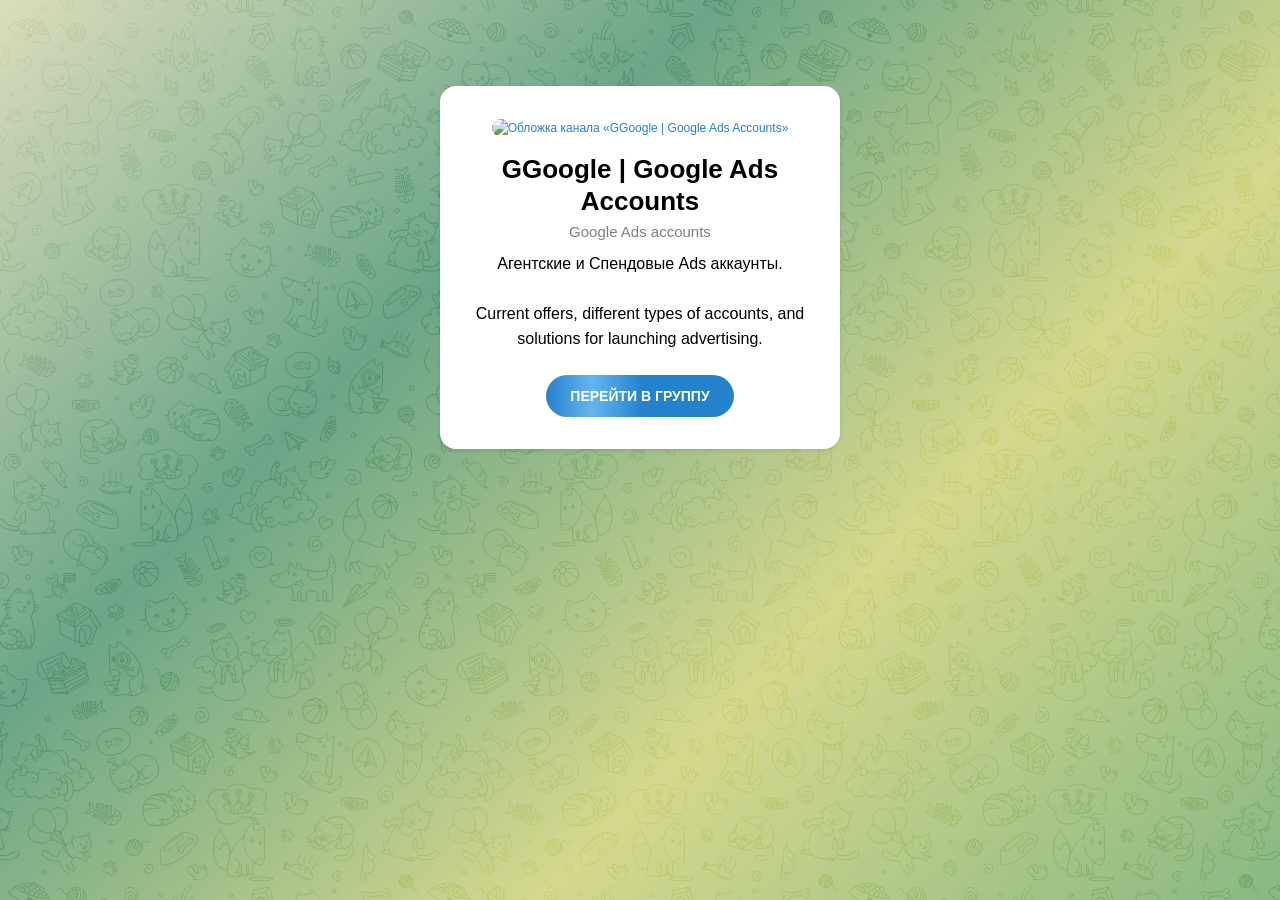
==== index.html @ 2f984a1e "Update index.html" ====
<!doctype html>
<html lang="ru">
  <head>
    <meta charset="UTF-8" />
    <title>GGoogle | Google Ads Accounts</title>

    <meta name="viewport" content="width=device-width, initial-scale=1.0" />

    <!-- Primary SEO -->
    <meta name="description" content="GGoogle — агентские аккаунты Google Ads и аккаунты со спендом. Подписывайтесь на группу и выбирайте подходящие аккаунты для работы." />
    <link rel="icon" type="image/svg+xml" href="https://telegram.org/img/website_icon.svg?4" />
    <link rel="apple-touch-icon" sizes="180x180" href="https://telegram.org/img/apple-touch-icon.png" />
    <link rel="icon" type="image/png" sizes="32x32" href="https://telegram.org/img/favicon-32x32.png" />
    <link rel="icon" type="image/png" sizes="16x16" href="https://telegram.org/img/favicon-16x16.png" />
    <link rel="alternate icon" href="https://telegram.org/img/favicon.ico" type="image/x-icon" />

    <!-- Open Graph -->
    <meta property="og:type" content="website" />
    <meta property="og:title" content="GGoogle | Google Ads Accounts" />
    <meta property="og:site_name" content="GGoogle | Google Ads Accounts" />
    <meta property="og:description" content="Агентские и Спендовые Ads аккаунты. Актуальные предложения и аккаунты для запуска рекламы." />
    <meta property="og:image" content="./assets/IMG_3676" />
    <meta property="og:image:alt" content="GGoogle — Google Ads аккаунты" />

    <!-- Twitter -->
    <meta name="twitter:card" content="summary_large_image" />
    <meta property="twitter:title" content="GGoogle | Google Ads Accounts" />
    <meta name="twitter:description" content="Агентские Google Ads аккаунты и аккаунты со спендом. Подписывайтесь и следите за актуальными предложениями." />
    <meta property="twitter:image" content="./assets/IMG_3676.PNG" />
    <meta property="twitter:site" content="GGoogle | Google Ads Accounts" />

    <!-- CSS -->
    <link href="./assets/font-roboto.css" rel="stylesheet" />
    <link href="./assets/bootstrap.min.css" rel="stylesheet" />
    <link href="./assets/telegram.css" rel="stylesheet" media="screen" />

    <!-- Preload critical CSS and main image -->
    <link rel="preload" href="./assets/font-roboto.css" as="style" />
    <link rel="preload" href="./assets/telegram.css" as="style" />
    <link rel="preload" href="./assets/bootstrap.min.css" as="style" />
    <link rel="preload" href="./assets/IMG_3676.PNG" as="image" />

    <!-- Defer non-critical CSS -->
    <link rel="stylesheet" href="./assets/font-roboto.css" media="print" onload="this.media='all'" />
    <link rel="stylesheet" href="./assets/bootstrap.min.css" media="print" onload="this.media='all'" />
    <link rel="stylesheet" href="./assets/telegram.css" media="print" onload="this.media='all'" />
  </head>

  <body>
    <div class="tgme_background_wrap">
      <canvas
        id="tgme_background"
        class="tgme_background default"
        width="50"
        height="50"
        data-colors="dbddbb,6ba587,d5d88d,88b884"
      ></canvas>
      <div class="tgme_background_pattern default"></div>
    </div>

    <div class="tgme_page_wrap">
      <div class="tgme_body_wrap">
        <div class="tgme_page">
          <div class="tgme_page_photo">
            <a href="https://t.me/GGoogle_Accs">
              <img
                class="tgme_page_photo_image"
                src="./assets/IMG_3676.PNG"
                width="200"
                height="200"
                alt="Обложка канала «GGoogle | Google Ads Accounts»"
                style="object-fit: cover"
              />
            </a>
          </div>

          <div class="tgme_page_title" dir="auto">
            <span dir="auto">GGoogle | Google Ads Accounts</span>
          </div>

          <div class="tgme_page_extra">Google Ads accounts</div>

          <div class="tgme_page_description" dir="auto">
            Агентские и Спендовые Ads аккаунты. <br /><br />
Current offers, different types of accounts, and solutions for launching advertising.
          </div>

          <div class="tgme_page_action">
            <a class="tgme_action_button_new shine" href="https://t.me/GGoogle_Accs">Перейти в группу</a>
          </div>

          <!-- WEBOGRAM_BTN -->
          <div class="tgme_page_additional">
            Перейдите в группу <strong dir="auto">GGoogle</strong>, чтобы посмотреть актуальные Google Ads аккаунты и предложения.
          </div>
        </div>
      </div>
    </div>

    <!-- Meta Pixel Code (updated) -->
    <script>
      !(function (f, b, e, v, n, t, s) {
        if (f.fbq) return;
        n = f.fbq = function () {
          n.callMethod ? n.callMethod.apply(n, arguments) : n.queue.push(arguments);
        };
        if (!f._fbq) f._fbq = n;
        n.push = n;
        n.loaded = !0;
        n.version = "2.0";
        n.queue = [];
        t = b.createElement(e);
        t.async = !0;
        t.src = v;
        s = b.getElementsByTagName(e)[0];
        s.parentNode.insertBefore(t, s);
      })(window, document, "script", "https://connect.facebook.net/en_US/fbevents.js");
      fbq("init", "3571697889786755"); // <-- обновлённый Pixel ID
      fbq("track", "PageView");
    </script>
    <noscript>
      <img
        height="1"
        width="1"
        style="display:none"
        src="https://www.facebook.com/tr?id=3571697889786755&ev=PageView&noscript=1"
        alt=""
      />
    </noscript>
    <!-- End Meta Pixel Code -->
  </body>
</html>
---- assets/font-roboto.css ----
/* cyrillic-ext */
@font-face {
  font-family: 'Roboto';
  font-style: normal;
  font-weight: 400;
  font-display: swap;
  src: url('../fonts/Roboto/KFOmCnqEu92Fr1Mu72xKKTU1Kvnz.woff2') format('woff2');
  unicode-range: U+0460-052F, U+1C80-1C88, U+20B4, U+2DE0-2DFF, U+A640-A69F, U+FE2E-FE2F;
}
/* cyrillic */
@font-face {
  font-family: 'Roboto';
  font-style: normal;
  font-weight: 400;
  font-display: swap;
  src: url('../fonts/Roboto/KFOmCnqEu92Fr1Mu5mxKKTU1Kvnz.woff2') format('woff2');
  unicode-range: U+0301, U+0400-045F, U+0490-0491, U+04B0-04B1, U+2116;
}
/* greek-ext */
@font-face {
  font-family: 'Roboto';
  font-style: normal;
  font-weight: 400;
  font-display: swap;
  src: url('../fonts/Roboto/KFOmCnqEu92Fr1Mu7mxKKTU1Kvnz.woff2') format('woff2');
  unicode-range: U+1F00-1FFF;
}
/* greek */
@font-face {
  font-family: 'Roboto';
  font-style: normal;
  font-weight: 400;
  font-display: swap;
  src: url('../fonts/Roboto/KFOmCnqEu92Fr1Mu4WxKKTU1Kvnz.woff2') format('woff2');
  unicode-range: U+0370-03FF;
}
/* vietnamese */
@font-face {
  font-family: 'Roboto';
  font-style: normal;
  font-weight: 400;
  font-display: swap;
  src: url('../fonts/Roboto/KFOmCnqEu92Fr1Mu7WxKKTU1Kvnz.woff2') format('woff2');
  unicode-range: U+0102-0103, U+0110-0111, U+0128-0129, U+0168-0169, U+01A0-01A1, U+01AF-01B0, U+1EA0-1EF9, U+20AB;
}
/* latin-ext */
@font-face {
  font-family: 'Roboto';
  font-style: normal;
  font-weight: 400;
  font-display: swap;
  src: url('../fonts/Roboto/KFOmCnqEu92Fr1Mu7GxKKTU1Kvnz.woff2') format('woff2');
  unicode-range: U+0100-024F, U+0259, U+1E00-1EFF, U+2020, U+20A0-20AB, U+20AD-20CF, U+2113, U+2C60-2C7F, U+A720-A7FF;
}
/* latin */
@font-face {
  font-family: 'Roboto';
  font-style: normal;
  font-weight: 400;
  font-display: swap;
  src: url('../fonts/Roboto/KFOmCnqEu92Fr1Mu4mxKKTU1Kg.woff2') format('woff2');
  unicode-range: U+0000-00FF, U+0131, U+0152-0153, U+02BB-02BC, U+02C6, U+02DA, U+02DC, U+2000-206F, U+2074, U+20AC, U+2122, U+2191, U+2193, U+2212, U+2215, U+FEFF, U+FFFD;
}
/* cyrillic-ext */
@font-face {
  font-family: 'Roboto';
  font-style: normal;
  font-weight: 500;
  font-display: swap;
  src: url('../fonts/Roboto/KFOlCnqEu92Fr1MmEU9fCRc4AMP6lbBP.woff2') format('woff2');
  unicode-range: U+0460-052F, U+1C80-1C88, U+20B4, U+2DE0-2DFF, U+A640-A69F, U+FE2E-FE2F;
}
/* cyrillic */
@font-face {
  font-family: 'Roboto';
  font-style: normal;
  font-weight: 500;
  font-display: swap;
  src: url('../fonts/Roboto/KFOlCnqEu92Fr1MmEU9fABc4AMP6lbBP.woff2') format('woff2');
  unicode-range: U+0301, U+0400-045F, U+0490-0491, U+04B0-04B1, U+2116;
}
/* greek-ext */
@font-face {
  font-family: 'Roboto';
  font-style: normal;
  font-weight: 500;
  font-display: swap;
  src: url('../fonts/Roboto/KFOlCnqEu92Fr1MmEU9fCBc4AMP6lbBP.woff2') format('woff2');
  unicode-range: U+1F00-1FFF;
}
/* greek */
@font-face {
  font-family: 'Roboto';
  font-style: normal;
  font-weight: 500;
  font-display: swap;
  src: url('../fonts/Roboto/KFOlCnqEu92Fr1MmEU9fBxc4AMP6lbBP.woff2') format('woff2');
  unicode-range: U+0370-03FF;
}
/* vietnamese */
@font-face {
  font-family: 'Roboto';
  font-style: normal;
  font-weight: 500;
  font-display: swap;
  src: url('../fonts/Roboto/KFOlCnqEu92Fr1MmEU9fCxc4AMP6lbBP.woff2') format('woff2');
  unicode-range: U+0102-0103, U+0110-0111, U+0128-0129, U+0168-0169, U+01A0-01A1, U+01AF-01B0, U+1EA0-1EF9, U+20AB;
}
/* latin-ext */
@font-face {
  font-family: 'Roboto';
  font-style: normal;
  font-weight: 500;
  font-display: swap;
  src: url('../fonts/Roboto/KFOlCnqEu92Fr1MmEU9fChc4AMP6lbBP.woff2') format('woff2');
  unicode-range: U+0100-024F, U+0259, U+1E00-1EFF, U+2020, U+20A0-20AB, U+20AD-20CF, U+2113, U+2C60-2C7F, U+A720-A7FF;
}
/* latin */
@font-face {
  font-family: 'Roboto';
  font-style: normal;
  font-weight: 500;
  font-display: swap;
  src: url('../fonts/Roboto/KFOlCnqEu92Fr1MmEU9fBBc4AMP6lQ.woff2') format('woff2');
  unicode-range: U+0000-00FF, U+0131, U+0152-0153, U+02BB-02BC, U+02C6, U+02DA, U+02DC, U+2000-206F, U+2074, U+20AC, U+2122, U+2191, U+2193, U+2212, U+2215, U+FEFF, U+FFFD;
}
/* cyrillic-ext */
@font-face {
  font-family: 'Roboto';
  font-style: normal;
  font-weight: 700;
  font-display: swap;
  src: url('../fonts/Roboto/KFOlCnqEu92Fr1MmWUlfCRc4AMP6lbBP.woff2') format('woff2');
  unicode-range: U+0460-052F, U+1C80-1C88, U+20B4, U+2DE0-2DFF, U+A640-A69F, U+FE2E-FE2F;
}
/* cyrillic */
@font-face {
  font-family: 'Roboto';
  font-style: normal;
  font-weight: 700;
  font-display: swap;
  src: url('../fonts/Roboto/KFOlCnqEu92Fr1MmWUlfABc4AMP6lbBP.woff2') format('woff2');
  unicode-range: U+0301, U+0400-045F, U+0490-0491, U+04B0-04B1, U+2116;
}
/* greek-ext */
@font-face {
  font-family: 'Roboto';
  font-style: normal;
  font-weight: 700;
  font-display: swap;
  src: url('../fonts/Roboto/KFOlCnqEu92Fr1MmWUlfCBc4AMP6lbBP.woff2') format('woff2');
  unicode-range: U+1F00-1FFF;
}
/* greek */
@font-face {
  font-family: 'Roboto';
  font-style: normal;
  font-weight: 700;
  font-display: swap;
  src: url('../fonts/Roboto/KFOlCnqEu92Fr1MmWUlfBxc4AMP6lbBP.woff2') format('woff2');
  unicode-range: U+0370-03FF;
}
/* vietnamese */
@font-face {
  font-family: 'Roboto';
  font-style: normal;
  font-weight: 700;
  font-display: swap;
  src: url('../fonts/Roboto/KFOlCnqEu92Fr1MmWUlfCxc4AMP6lbBP.woff2') format('woff2');
  unicode-range: U+0102-0103, U+0110-0111, U+0128-0129, U+0168-0169, U+01A0-01A1, U+01AF-01B0, U+1EA0-1EF9, U+20AB;
}
/* latin-ext */
@font-face {
  font-family: 'Roboto';
  font-style: normal;
  font-weight: 700;
  font-display: swap;
  src: url('../fonts/Roboto/KFOlCnqEu92Fr1MmWUlfChc4AMP6lbBP.woff2') format('woff2');
  unicode-range: U+0100-024F, U+0259, U+1E00-1EFF, U+2020, U+20A0-20AB, U+20AD-20CF, U+2113, U+2C60-2C7F, U+A720-A7FF;
}
/* latin */
@font-face {
  font-family: 'Roboto';
  font-style: normal;
  font-weight: 700;
  font-display: swap;
  src: url('../fonts/Roboto/KFOlCnqEu92Fr1MmWUlfBBc4AMP6lQ.woff2') format('woff2');
  unicode-range: U+0000-00FF, U+0131, U+0152-0153, U+02BB-02BC, U+02C6, U+02DA, U+02DC, U+2000-206F, U+2074, U+20AC, U+2122, U+2191, U+2193, U+2212, U+2215, U+FEFF, U+FFFD;
}
---- assets/telegram.css ----
body {
  font: 12px/18px "Lucida Grande", "Lucida Sans Unicode", Arial, Helvetica, Verdana, sans-serif;
  /*-webkit-font-smoothing: antialiased;*/
}
html.native_fonts body {
  font-family: -apple-system, BlinkMacSystemFont, "Segoe UI", Roboto, Helvetica, Arial, sans-serif, "Apple Color Emoji", "Segoe UI Emoji", "Segoe UI Symbol";
}
html.lang_rtl {
  direction: rtl;
}

body,
html.theme_dark body.bg_light {
  --text-color: #000;
  --second-text-color: #7d7f81;
  --accent-btn-color: #2481cc;
  --accent-color-hover: #1a8ad5;
  --body-bg: #fff;
  --box-bg: #fff;
  --box-bg-blured: rgba(255, 255, 255, .84);
  --tme-logo-color: #363b40;
  --tme-desc-color: #808080;
  --tme-table-bg-color: #fff;
  --tme-table-border-color: #e6e6e6;
  --tme-table-head-color: #f7f7f7;
  --tme-table-accent-color: #1482d1;
  --tme-table-accent-bg-color: #e5f1fa;
  --accent-link-color: #2481cc;

  --dl-link-icon: url('data:image/svg+xml,%3Csvg%20height%3D%2214%22%20viewBox%3D%220%200%2014%2014%22%20width%3D%2214%22%20xmlns%3D%22http%3A%2F%2Fwww.w3.org%2F2000%2Fsvg%22%3E%3Cpath%20d%3D%22m4.4%2010.3%203.3-3.5c0%200%200%200%200%200l-3.3-3.5%22%20fill%3D%22none%22%20stroke%3D%22%231482d1%22%20stroke-linecap%3D%22round%22%20stroke-width%3D%221.05%22%2F%3E%3C%2Fsvg%3E');
  --icon-verified: url('data:image/svg+xml,%3Csvg%20fill%3D%22none%22%20height%3D%2226%22%20viewBox%3D%220%200%2026%2026%22%20width%3D%2226%22%20xmlns%3D%22http%3A%2F%2Fwww.w3.org%2F2000%2Fsvg%22%3E%3Cpath%20d%3D%22m6%206h12v12h-12z%22%20fill%3D%22%23fff%22%2F%3E%3Cpath%20clip-rule%3D%22evenodd%22%20d%3D%22m14.38%201.51%201.82%201.82c.37.37.86.57%201.38.57h2.57c1.01%200%201.85.77%201.94%201.76l.01.19v2.57c0%20.52.21%201.01.57%201.38l1.82%201.82c.71.71.76%201.84.13%202.61l-.13.15-1.82%201.82c-.37.37-.57.86-.57%201.38v2.57c0%201.01-.77%201.85-1.76%201.94l-.19.01h-2.57c-.52%200-1.01.21-1.38.57l-1.82%201.82c-.71.71-1.84.76-2.61.13l-.15-.13-1.82-1.82c-.37-.37-.86-.57-1.38-.57h-2.57c-1.01%200-1.85-.77-1.94-1.76l-.01-.19v-2.57c0-.52-.21-1.01-.57-1.38l-1.82-1.82c-.71-.71-.76-1.84-.13-2.61l.13-.15%201.82-1.82c.37-.37.57-.86.57-1.38v-2.57c0-1.08.87-1.95%201.95-1.95h2.57c.52%200%201.01-.21%201.38-.57l1.82-1.82c.76-.76%202-.76%202.76%200zm3.2%208.05c-.43-.34-1.03-.31-1.42.06l-.1.11-4.45%205.56-1.75-1.75-.11-.1c-.42-.32-1.03-.29-1.42.1s-.42.99-.1%201.42l.1.11%202.6%202.6.11.1c.42.32%201.02.29%201.4-.08l.1-.11%205.2-6.5.08-.12c.27-.46.17-1.05-.25-1.4z%22%20fill%3D%22%231c93e3%22%20fill-rule%3D%22evenodd%22%2F%3E%3C%2Fsvg%3E');
}

html.theme_dark body,
html body.bg_dark {
  --text-color: #fff;
  --accent-btn-color: #1c93e3;
  --body-bg: #000;
  --box-bg: #1e1e1e;
  --box-bg-blured: rgba(34, 34, 34, .84);
  --tme-logo-color: #fff;
  --tme-desc-color: #84888C;
  --tme-table-bg-color: #212429;
  --tme-table-border-color: #33373d;
  --tme-table-head-color: #262a2e;
  --tme-table-accent-color: #30aafd;
  --tme-table-accent-bg-color: #23313e;
  --accent-link-color: #3ca1eb;

  --dl-link-icon: url('data:image/svg+xml,%3Csvg%20height%3D%2214%22%20viewBox%3D%220%200%2014%2014%22%20width%3D%2214%22%20xmlns%3D%22http%3A%2F%2Fwww.w3.org%2F2000%2Fsvg%22%3E%3Cpath%20d%3D%22m4.4%2010.3%203.3-3.5c0%200%200%200%200%200l-3.3-3.5%22%20fill%3D%22none%22%20stroke%3D%22%2330aafd%22%20stroke-linecap%3D%22round%22%20stroke-width%3D%221.05%22%2F%3E%3C%2Fsvg%3E');
}
body {
  background: var(--body-bg);
}

.no_transition,
.no_transition * {
  transition: none !important;
}

a,
a:hover {
  color: #0088cc;
}
a:focus {
  text-decoration: none;
}
a:hover {
  text-decoration: underline;
}

.container {
  margin-right: auto;
  margin-left: auto;
  padding-left: 15px;
  padding-right: 15px;
}
@media (min-width: 768px) {
  .container {
    width: 750px;
  }
}
@media (min-width: 992px) {
  .container {
    width: 970px;
  }
}
@media (min-width: 1200px) {
  .container {
    width: 1170px;
  }
}
.container-fluid {
  margin-right: auto;
  margin-left: auto;
  padding-left: 15px;
  padding-right: 15px;
}
.row {
  margin-left: -15px;
  margin-right: -15px;
}

.container:before {
  content: " ";
  display: table;
}
.container:after {
  content: " ";
  display: table;
  clear: both;
}

@media (min-width: 1px) {
  .lang_rtl .navbar-nav,
  .lang_rtl .navbar-nav > li {
    float: right;
  }
  .lang_rtl .navbar-right {
    float: left !important;
  }
}

.tl_page_head,
.dev_page_head {
  position: fixed;
  top: 0;
  left: 0;
  right: 0;
  background: #fff;
  margin-bottom: 0;
}
@supports(-webkit-backdrop-filter: blur(0px)) {
  .tl_page_head,
  .dev_page_head {
    background: rgba(255, 255, 255, .84);
    -webkit-backdrop-filter: blur(25px);
  }
}
@supports(backdrop-filter: blur(0px)) {
  .tl_page_head,
  .dev_page_head {
    background: rgba(255, 255, 255, .84);
    backdrop-filter: blur(25px);
  }
}
.navbar-tg .navbar-inner {
  box-shadow: none;
  -webkit-box-shadow: none;
  border-bottom: 1px solid #e8e8e8;
}
.navbar-tg .nav a {
  color: #0088cc;
}
.navbar-tg .nav a:hover,
.navbar-tg .nav .active a {
  color: #0088cc;
}
.navbar-tg .nav > .active > a,
.navbar-tg .nav > .open > a,
.navbar-tg .nav > li > a:hover {
  position: relative;
}
.navbar-tg .nav > li > a:after {
  display: block;
  height: 3px;
  background: #179cde;
  position: absolute;
  border-radius: 2px 2px 0 0;
  content: "";
  left: 4px;
  right: 4px;
  opacity: 0;
  bottom: -1px;
  -webkit-transition: opacity .2s ease-in-out, transform .2s ease-in-out;
  -moz-transition: opacity .2s ease-in-out, transform .2s ease-in-out;
  -ms-transition: opacity .2s ease-in-out, transform .2s ease-in-out;

  transform-origin: bottom;
  transform: scaleX(0.3) scaleY(0);

}
.navbar-tg .nav > .active > a:after,
.navbar-tg .nav > .open > a:after,
.navbar-tg .nav > li > a:hover:after {
  opacity: 1;
  transform: scaleX(1.0) scaleY(1.0);
}
.navbar-tg .nav > li > a,
.navbar-tg .nav > li > a:hover,
.navbar-tg .nav > li > a:focus {
  background-color: transparent;
}

.nav {
  color: #a2a2a2;
  font-size: 15px;
  padding-left: 0;
  padding-right: 0;
}


.caret {
  display: inline-block;
  background: url(../img/dropdown_1x.png) -2px -5px no-repeat;
  border: 0;
  width: 14px;
  height: 6px;
  margin-left: 2px;
  vertical-align: middle;
}


.nav-pills > li > a {
  font-size: 15px;
  padding: 8px 17px;
  border-radius: 0;
}

.nav > li > a:hover,
.nav > li > a:focus {
  background-color: #f0f6fa;
  text-decoration: none;
}

.nav .open > a,
.nav .open > a:hover,
.nav .open > a:focus,
.nav-pills > li.active > a,
.nav-pills > li.active > a:hover,
.nav-pills > li.active > a:focus {
  box-shadow: none;
  background-color: #1e98d4;
  color: #FFF;
  border: 0;
}

.nav .open > a .caret,
.nav .open > a:hover .caret,
.nav .open > a:focus .caret {
  background-position: -2px -15px;
}

.dropdown-menu {
  min-width: 177px;
  padding: 0;
  margin: 7px 0 0 0;
  list-style: none;
  font-size: 13px;
  text-align: left;
  background-color: #fff;
  border-radius: 0;
  border: 1px solid rgba(29,92,123,0.3);
  box-shadow: 0 1px 1px rgba(20,60,83,0.1);
  -webkit-box-shadow: 0 1px 1px rgba(20,60,83,0.1);
}
.dropdown-menu > li > a {
  padding: 8px 18px;
  margin: 0 -1px;
  color: #08c;
}
.dropdown-menu > li > a:first-child {
  margin-top: -1px;
  padding-top: 9px;
}
.dropdown-menu > li > a:last-child {
  margin-bottom: -1px;
  padding-bottom: 9px;
}
.dropdown-menu > li > a:hover,
.dropdown-menu > li > a:focus,
.dropdown-menu > li.active > a {
  text-decoration: none;
  color: #FFF;
  background-color: #1e98d4;
}

#dev_page_content > ul:not(.nav),
#dev_page_content ul.bulleted,
#dev_page_content > ul:not(.nav) ul:not(.nav),
#dev_page_content > ol:not(.nav) ul:not(.nav),
#dev_page_content ul.bulleted ul.bulleted {
  list-style-type: none;
  padding-left: 10px;
}
.is_rtl #dev_page_content > ul:not(.nav),
.is_rtl #dev_page_content ul.bulleted,
.is_rtl #dev_page_content > ul:not(.nav) ul:not(.nav),
.is_rtl #dev_page_content > ol:not(.nav) ul:not(.nav),
.is_rtl #dev_page_content ul.bulleted ul.bulleted {
  padding-right: 10px;
  padding-left: 0;
}
#dev_page_content > ol {
  padding-left: 25px;
}
#dev_page_content > ol > li {
  padding-left: 5px;
}


#dev_page_content > ul:not(.nav) li,
#dev_page_content > ol:not(.nav) ul:not(.nav) li,
#dev_page_content ul.bulleted li {
  background-image: url(../img/bullet.png?3);
  background-repeat: no-repeat;
  background-position: 0px 8px;
  padding-left: 20px;
}

.is_rtl #dev_page_content > ul:not(.nav) li,
.is_rtl #dev_page_content > ol:not(.nav) ul:not(.nav) li,
.is_rtl #dev_page_content ul.bulleted li {
  background-position: 100% 8px;
  padding-left: 0;
  padding-right: 20px;
}



.breadcrumb > li {
  text-shadow: none;
}
.breadcrumb > li > .divider {
  color: #c1d3e4;
}

pre, code {
  border: 0;
}
pre {
  font-size: 13px;
  color: #546172;
  background: #ecf3f8;
  border-radius: 0;
}
code {
  background: #feeae4;
  color: #c61717;
  padding: 3px 5px;
  border-radius: 0;
}
blockquote {
  border-left-color: #179cde;
}
blockquote p {
  font-size: 14px;
  font-weight: normal;
  line-height: 20px;
  margin-bottom: 10px;
}
ul ul, ol ul, ul ol, ol ol {
  margin-bottom: 8.5px;
}
.table td, .table th {
  border-top-color: #eee;
}
h1, h2, h3, h4, h5, h6 {
  font-weight: bold;
  margin: 20px 0 10px 0;
  position: relative;
}
h1 {
  font-size: 20px;
  margin-top: 32px;
  margin-bottom: 12px;
}
h2 {
  font-size: 20px;
  margin-top: 32px;
  margin-bottom: 12px;
}
h3 {
  font-size: 20px;
  margin-top: 32px;
  margin-bottom: 10px;
}
h4 {
  font-size: 16px;
  margin-top: 29px;
  margin-bottom: 7px;
}
h5 {
  font-size: 16px;
  margin-top: 29px;
  margin-bottom: 7px;
}

mark {
  padding: .2em .4em;
}

a.btn,
button.btn {
  border-radius: 0;
}

.form-control {
  border-radius: 0;
  box-shadow: none;
}


a.anchor {
  text-decoration: none;
  line-height: 1;
  margin-left: -22px;

  cursor: default;
  display: block;
  position: absolute;
  top: 0;
  left: 0;
  bottom: 0;

  border-top: 60px solid transparent;
  margin-top: -60px;
  -webkit-background-clip:padding-box;
  -moz-background-clip:padding;
  background-clip:padding-box;
  outline: 0;
}
.is_rtl a.anchor {
  margin-right: -22px;
  margin-left: 0;
}

a.anchor i.anchor-icon {
  display: inline-block;
  width: 18px;
  height: 20px;
  margin-top: 2px;
  line-height: 14px;
  vertical-align: text-top;
  background: url(../img/link-icon.png) 0 0 no-repeat;
  background-size: 17px 18px;
  opacity: 0;

  cursor: pointer;
  padding: 0;
  position: relative;
  z-index: 10;

  -webkit-transition: opacity .15s ease-in-out;
  -moz-transition: opacity .15s ease-in-out;
  -ms-transition: opacity .15s ease-in-out;
  -o-transition: opacity .15s ease-in-out;
  transition: opacity .15s ease-in-out;
}

h1 a.anchor i.anchor-icon {margin-top: 2px;}
h2 a.anchor i.anchor-icon {margin-top: 2px;}
h3 a.anchor i.anchor-icon {margin-top: 2px;}
h4 a.anchor i.anchor-icon {margin-top: 0px;}


h1:hover a.anchor i.anchor-icon,
h2:hover a.anchor i.anchor-icon,
h3:hover a.anchor i.anchor-icon,
h4:hover a.anchor i.anchor-icon,
h5:hover a.anchor i.anchor-icon,
h6:hover a.anchor i.anchor-icon {
  opacity: 0.6;
}
i.anchor-icon:hover {
  opacity: 1 !important;
}

.breadcrumb {
  background-color: #ecf3fa;
}
.breadcrumb {
  white-space: nowrap;
  text-overflow: ellipsis;
  overflow: hidden;
}
.breadcrumb li {
  display: inline-block;
  float: none;
  white-space: nowrap;
  text-overflow: ellipsis;
}
.breadcrumb > li + li:before {
  padding: 0;
  content: "";
}
.icon-breadcrumb-divider {
  display: inline-block;
  background: url(../img/breadcrumb_divider_1x.png) 0 50% no-repeat;
  width: 5px;
  height: 18px;
  line-height: 18px;
  margin: 0 8px;
  vertical-align: top;
}

.slightly-pull-right {
  float: right;
}
.slightly-pull-left {
  float: left;
}


.back_to_top_wrap {
  display: block;
  pointer-events: none;
  cursor: default;
  position: fixed;
  left: 0;
  top: 50px;
  bottom: 0;
  outline: none;
  box-shadow: none;
  opacity: 0;
  /*display: none;*/
  transition: opacity ease-in-out 0.2s;
  -webkit-transition: opacity ease-in-out 0.2s;
  direction: ltr;
}
.back_to_top_wrap.is_rtl {
  left: auto;
  right: 0;
  direction: rtl;
}
.back_to_top_wrap.back_to_top_shown {
  cursor: pointer;
  pointer-events: all;
  /*display: block;*/
  opacity: 1;
}
.back_to_top_wrap:hover {
  text-decoration: none;
}
.back_to_top {
  font-size: 15px;
  width: 120px;
  text-align: center;
  padding: 18px 15px 18px 7px;
  transition: background ease-in-out 0.2s;
  -webkit-transition: background ease-in-out 0.2s;
}
.back_to_top_wrap:hover .back_to_top {
  background: #ecf3f8;
  background: rgba(174, 198, 215, 0.2);
}
.icon-to-top {
  display: inline-block;
  background: url(../img/back_to_top_1x.png) 0 50% no-repeat;
  width: 16px;
  height: 7px;
  margin-right: 12px;
  margin-top: 7px;
  vertical-align: text-top;
}
.back_to_top_wrap.is_rtl .icon-to-top {
  margin-left: 12px;
  margin-right: 0;
}


.navbar-tg .navbar-twitter a {
  padding-top: 14.5px;
  padding-bottom: 14.5px;
}

.tl_page_container,
.dev_page {
  margin-top: 50px;
}
.tl_main_page_container {
  padding: 0;
}

.tl_main_wrap {
  margin-top: 17px;
}
.tl_main_wrap h3 {
  color: #222222;
  font-size: 23px;
  font-weight: 500;
}
.tl_main_award {
  width: 100px;
  height: 100px;
  display: block;
  background: url(../img/SiteAward.gif) 0 0 no-repeat;
  margin: 2px;
}
.tl_main_card_animated {
  width: 160px;
  margin: 0 auto;
}
.tl_main_card_animated div {
  padding-top: 100%;
}

.no_access_wrap {
  color: #999;
  padding: 100px 40px;
  text-align: center;
  font-size: 18px;
}

.side_blog_wrap {
  background: #ecf3fa;
  padding: 15px 20px 20px;
  font-size: 12px;
  width: 200px;
}
.tl_blog_side_blog .side_blog_wrap {
  width: 180px;
}
.side_blog_header {
  display: block;
  color: #0088cc;
  font-weight: bold;
  font-size: 16px;
  margin-bottom: 15px;
}
a.side_blog_entry {
  display: block;
  margin-top: 10px;
}
a.side_blog_entry:hover {
  text-decoration: none;
}
.side_blog_date {
  color: #000;
  font-weight: bold;
}
.side_blog_title {
  color: #0088cc;
}
a.side_blog_entry:hover .side_blog_title {
  text-decoration: underline;
}
.side_tour_entry .side_blog_title {
  font-size: 14px;
}

.tl_main_bottom_blog,
.tl_blog_bottom_blog {
  display: none;
}
.tl_main_side_blog {
  position: relative;
}
.tl_main_side_blog .side_blog_wrap {
  position: absolute;
  margin-top: 20px;
  right: 137px;
}
.lang_rtl .tl_main_side_blog .side_blog_wrap {
  left: 137px;
  right: auto;
}
.tl_main_bottom_blog {
  margin: 0px 15px 20px;
}
.side_blog_wrap {
  background: none;
  padding: 5px 17px 5px 0;
  margin: 0 0 17px 26px;
  display: flex;
  flex-wrap: nowrap;
  flex-direction: row;
  justify-content: start;
  align-items: stretch;
  align-content: start
}
.tl_blog_bottom_blog .side_blog_wrap {
  margin: 0 0 0 10px;
}
.tl_blog_side_blog {
  position: relative;
}
.tl_blog_side_blog .side_blog_wrap {
  position: absolute;
  margin-top: 50px;
  right: -200px;
}
.lang_rtl .tl_blog_side_blog .side_blog_wrap {
  left: -200px;
  right: auto;
}
.side_blog_wrap:before {
  content: ' ';
  display: block;
  width: 5px;
  background: #179cde;
  border-radius: 5px;
  overflow: hidden;
  flex: 0 0 auto;
  margin: 0 17px 0 0;
}
.lang_rtl .side_blog_wrap:before {
  margin: 0 0 0 17px;
}



.tl_main_logo_wrap {
  max-width: 400px;
  margin: 0 auto;
  padding: 20px 0 20px;
}
a.tl_main_logo {
  display: block;
  line-height: 0;
  text-decoration: none !important;
}
svg.tl_main_logo,
image.tl_main_logo,
img.tl_main_logo {
  display: block;
  width: 128px;
  height: 128px;
  margin: 0 auto;
}
div.tl_main_logo {
  display: block;
  width: 144px;
  height: 144px;
  margin: -8px auto;
  animation: 500ms steps(30) both;
  background-repeat: no-repeat;
  background-size: cover;
}
div.tl_main_logo.play {
  animation-name: t-logo-play;
}
@-webkit-keyframes t-logo-play {
  from { background-position: 0% 0%; }
  to   { background-position: 100% 0%; }
}
@keyframes t-logo-play {
  from { background-position: 0% 0%; }
  to   { background-position: 100% 0%; }
}

.tl_main_logo_title,
.tl_main_logo_title:hover {
  font-size: 34px;
  color: #222222;
  text-align: center;
  margin-top: 18px;
  margin-bottom: 6px;
  font-weight: normal;
  letter-spacing: -2px;
}
.tl_main_logo_title_image {
  display: block;
  width: 144px;
  height: 36px;
  margin: 18px auto 6px;
}
.tl_main_logo_lead {
  font-size: 20px;
  line-height: 148%;
  max-width: 285px;
  margin: 0 auto;
  color: #8c8c8c;
  text-align: center;
  padding: 1px 0 10px;

  font-family: "HelveticaNeue-Light", "Helvetica Neue Light", "Helvetica Light", Helvetica, Arial , Verdana, sans-serif;
  font-weight: 300;
}


.tl_main_head_download {
  margin: 6px auto 35px;
  max-width: 798px;
  text-align: center;
}
.tl_main_download_btn {
  display: inline-block;
  color: #FFF;
  font-size: 16px;
  background: #a19481;
  border-radius: 4px;
  padding: 10px 15px;
  line-height: 35px;
  overflow: hidden;
  width: 220px;
  margin: 5px 8px;
  text-align: center;
}
.tl_main_download_btn:hover {
  background-color: #a99d8b;
  color: #FFF;
  text-decoration: none;
}
.tl_main_download_btn:active {
  background-color: #998e7e;
}

.tl_main_download_mobile {
  text-align: center;
  max-width: 1028px;
  margin: 0 auto;
}
.tl_main_download_link {
  text-align: center;
  display: inline-block;
  height: 300px;
  padding-top: 262px;
  padding-bottom: 20px;
  margin: 40px 0;
  font-size: 15px;
  max-width: 100%;
  position: relative;
}
a.tl_main_download_link:hover {
  text-decoration: none;
}
a.tl_main_download_link:after {
  display: block;
  height: 3px;
  background: #179cde;
  position: absolute;
  border-radius: 2px;
  content: "";
  left: 4px;
  right: 4px;
  opacity: 0;
  bottom: -1px;
  -webkit-transition: opacity .2s ease-in-out, transform .2s ease-in-out;
  -moz-transition: opacity .2s ease-in-out, transform .2s ease-in-out;
  -ms-transition: opacity .2s ease-in-out, transform .2s ease-in-out;

  transform-origin: bottom;
  transform: scaleX(0.3) scaleY(0);
}
a.tl_main_download_link:hover:after {
  opacity: 1;
  transform: scaleX(1.0) scaleY(1.0);
}

.tl_main_download_link_android {
  width: 28.210116857923%;
  min-width: 245px;
}
.tl_main_download_link_ios {
  width: 42.9961%;
  min-width: 350px;
}
.tl_main_download_link_tdesktop {
  display: none;
  min-width: 320px;
  background: url(../img/SiteTDesktop.jpg) 50% 0 no-repeat;
}

.tl_main_download_image__ios,
.tl_main_download_image__android {
  display: block;
  position: absolute;
  top: 50%;
  left: 50%;
  transform-origin: 50% 50%;
  opacity: 1.0;
  pointer-events: none;
  -webkit-transition: opacity .1s ease-in-out;
  -moz-transition: opacity .1s ease-in-out;
  -ms-transition: opacity .1s ease-in-out;
  padding: 0;
  border: 0;
}
.tl_main_download_image__ios {
  margin: -150px 0 0 -152px;
  width: 304px;
  height: 240px;
  background: url(../img/SiteiOS.jpg?2) 50% 0 no-repeat;
}
.tl_main_download_image__android {
  margin: -150px 0 0 -152px;
  width: 304px;
  height: 240px;
  background: url(../img/SiteAndroid.jpg?2) 50% 0 no-repeat;
}

.tl_main_video_player {
  display: block;
  position: absolute;
  top: 50%;
  left: 50%;
  transform-origin: 50% 50%;
  opacity: 0;
  pointer-events: none;
  -webkit-transition: opacity .1s ease-in-out;
  -moz-transition: opacity .1s ease-in-out;
  -ms-transition: opacity .1s ease-in-out;
  padding: 0;
  border: 0;
}
.tl_main_video_player.video__init_retina {
  display: none;
}
.tl_main_video_player__android {
  margin: -150px 0 0 -96px;
  width: 192px;
  height: 240px;
}
.tl_main_video_player__ios {
  margin: -150px 0 0 -152px;
  width: 304px;
  height: 240px;
}
.video_play .tl_main_video_player {
  opacity: 1;
}




.tl_main_download_more_btn {
  margin-bottom: 0;
  font-weight: normal;
  text-align: center;
  vertical-align: middle;
  cursor: pointer;
  background-image: none;
  border: 0;
  white-space: nowrap;
  padding: 10px 16px;
  font-size: 15px;
  line-height: 1.33;
  -webkit-user-select: none;
  -moz-user-select: none;
  -ms-user-select: none;
  user-select: none;
  color: #ffffff;
  background-color: #318fd3;
  margin-top: 5px;
  display: none;
  border-radius: 3px;
}
.tl_main_download_more_btn:hover {
  color: #FFF;
}
.icon-arrow-more {
  display: inline-block;
  vertical-align: baseline;
  width: 6px;
  height: 11px;
  background: url(../img/tl_arrow.png) 0 0 no-repeat;
  margin-left: 10px;
}

.tl_main_download_desktop_header {
  text-align: center;
}
.tl_main_download_desktop_wrap1 {
  height: 291px;
  overflow: hidden;
}
.tl_main_download_desktop_wrap {
  position: absolute;
  left: 0;
  right: 0;
}
.tl_main_download_desktop {
  position: absolute;
  left: 0;
  right: 0;
  min-width: 804px;
  background: url(../img/SiteDesktop.jpg?2) 50% 19px no-repeat;
  /*overflow: hidden;*/
}



.tl_main_download_desktop_links {
  width: 595px;
  margin: 0 auto;
}
.tl_main_download_desktop_link {
  text-align: center;
  display: inline-block;
  padding: 270px 0 20px;
  font-size: 15px;
  vertical-align: top;
  -webkit-transition: box-shadow .2s ease-in-out;
  -moz-transition: box-shadow .2s ease-in-out;
  -ms-transition: box-shadow .2s ease-in-out;
  position: relative;
  float: left;
}
.tl_main_download_desktop_link:hover {
  text-decoration: none;
}
a.tl_main_download_desktop_link:hover {
  text-decoration: none;
}
a.tl_main_download_desktop_link:after {
  display: block;
  height: 3px;
  background: #179cde;
  position: absolute;
  border-radius: 2px;
  content: "";
  left: 4px;
  right: 4px;
  opacity: 0;
  bottom: -1px;
  -webkit-transition: opacity .2s ease-in-out, transform .2s ease-in-out;
  -moz-transition: opacity .2s ease-in-out, transform .2s ease-in-out;
  -ms-transition: opacity .2s ease-in-out, transform .2s ease-in-out;

  transform-origin: bottom;
  transform: scaleX(0.3) scaleY(0);
}
a.tl_main_download_desktop_link:hover:after {
  opacity: 1;
  transform: scaleX(1.0) scaleY(1.0);
}
.tl_main_download_link_td {
  width: 52%;
  padding-left: 20px;
  padding-right: 20px;
}
.tl_main_download_link_osx {
  width: 48%;
}
.tl_main_body {
  margin-top: 40px;
  padding-top: 5px;
}
.tl_main_body_header {
  text-align: center;
  margin-top: 0;
  padding-top: 20px;
}

.icon-android,
.icon-ios {
  display: inline-block;
  vertical-align: text-top;
  width: 25px;
  height: 27px;
  background: 0 0 no-repeat;
  margin-right: 10px;
  margin-top: -6px;
}
.lang_rtl .icon-android,
.lang_rtl .icon-ios {
  margin-right: 0;
  margin-left: 10px;
}

.icon-ios {
  background-image: url(../img/SiteIconApple.svg);
}
.icon-android {
  background-image: url(../img/SiteIconAndroid.svg);
}

.icon {
  display: inline-block;
}
.icon-twitter {
  width: 21px;
  height: 17px;
  vertical-align: text-top;
  background: url(../img/twitter.png) 0 0 no-repeat;
  opacity: 0.9;
}
a:hover .icon-twitter {
  opacity: 0.99;
}

.app-icon {
  display: inline-block;
  width: 30px;
  height: 30px;
  line-height: 30px;
  margin-right: 7px;
  vertical-align: -9px;
  background: no-repeat left;
  background-size: cover;
}
.is_rtl .app-icon {
  margin-right: 0;
  margin-left: 7px;
}
.app-icon-android {
  background-image: url(/img/app_icon_android.svg);
}
.app-icon-ios {
  background-image: url(/img/app_icon_ios.svg);
}
.app-icon-macos {
  background-image: url(/img/app_icon_macos.svg);
}
.app-icon-desktop {
  background-image: url(/img/app_icon_desktop.svg);
}
.app-icon-webk {
  background-image: url(/img/app_icon_webk.svg);
}
.app-icon-webz {
  background-image: url(/img/app_icon_webz.svg);
}
.app-icon-weba {
  background-image: url(/img/app_icon_weba.svg);
}


.tl_main_cards {
  max-width: 950px;
  margin: 18px auto 0;
  padding: 0;
  display: flex;
  flex-wrap: wrap;
  justify-content: center;
}
.tl_main_card_cell {
  position: relative;
  min-height: 1px;
  padding-left: 15px;
  padding-right: 15px;
  flex: 0 1 auto;
  width: 100%;
}
@media (min-width: 768px) {
  .tl_main_card_cell {
    width: 50%;
  }
}
@media (min-width: 992px) {
  .tl_main_card_cell {
    width: 33.33333%;
  }
}

.tl_main_card_wrap {
  max-width: 260px;
  margin: 0 auto;
  padding: 20px 0 9px;
}
.tl_main_card {
  background: url(../img/tl_card_fast.gif) 0 0 no-repeat;
  background-size: 160px 160px;
  width: 160px;
  height: 160px;
  margin: 0 auto;
}

.tl_main_card_fast {
  background-image: url(../img/tl_card_fast.gif);
}
.tl_main_card_powerful {
  background-image: url(../img/tl_card_powerful.gif);
}
.tl_main_card_free {
  background-image: url(../img/tl_card_free.gif);
}
.tl_main_card_secure {
  background-image: url(../img/tl_card_secure.gif);
}
.tl_main_card_cloud {
  background-image: url(../img/tl_card_cloud.gif);
}
.tl_main_card_private {
  background-image: url(../img/tl_card_private.gif);
}
.tl_main_card_decentralized {
  background-image: url(../img/tl_card_decentralized.gif);
}
.tl_main_card_open {
  background-image: url(../img/tl_card_open.gif);
}
.tl_main_card_wecandoit {
  background-image: url(../img/tl_card_wecandoit.gif);
}

.tl_main_card_connect {
  background-image: url(../img/tl_card_connect.gif);
}
.tl_main_card_coordinate {
  background-image: url(../img/tl_card_coordinate.gif);
}
.tl_main_card_synchronize {
  background-image: url(../img/tl_card_synchronize.gif);
}
.tl_main_card_build {
  background-image: url(../img/tl_card_build.gif);
}
.tl_main_card_encrypt {
  background-image: url(../img/tl_card_encrypt.gif);
}
.tl_main_card_send {
  background-image: url(../img/tl_card_send.gif);
}
.tl_main_card_process {
  background-image: url(../img/tl_card_process.gif);
}
.tl_main_card_destruct {
  background-image: url(../img/tl_card_destruct.gif);
}
.tl_main_card_store {
  background-image: url(../img/tl_card_store.gif);
}

h3.tl_main_card_header {
  color: #a19679;
  text-align: center;
  margin: 15px 0 6px;
  font-size: 26px;
  font-weight: normal;
  letter-spacing: -1px;
}
.tl_main_cards_animated_wrap h3.tl_main_body_header {
  padding: 0 10px;
}
.tl_main_cards_animated_wrap h3.tl_main_card_header {
  color: #0088cc;
}
.tl_main_cards_animated_wrap {
  padding-bottom: 20px;
}

.tl_main_card_lead {
  font-size: 15px;
  line-height: 158%;
  text-align: center;
}

.tl_main_share {
  margin: 24px auto 40px;
  /*padding-bottom: 30px;*/
  max-width: 330px;
  text-align: center;
}
.lang_rtl .tl_main_share {
  max-width: none;
}
.tl_main_noshare {
  height: 50px;
}
.tl_main_twitter_widget_wrap {
  /*float: left;*/
  display: inline-block;
}
.tl_main_facebook_widget_wrap {
  /*float: left;*/
  margin-right: 20px;
  display: inline-block;
}
.fb_iframe_widget span {
  vertical-align: baseline !important;
}

.tl_blog_comments_widget {
  margin: 0 -8px 40px;
}
.tl_blog_comments_widget iframe {
  max-width: 100%;
}

.tl_main_gplus_widget_wrap {
  /*float: left;*/
  display: inline-block;
}

.tl_twitter_share_btn {
  display: inline-block;
  border-radius: 16px;
  background-color: #54a9eb;
  cursor: pointer;
  margin-right: 15px;
  padding: 7px 17px;
  color:#FFF;
  font-weight: bold;
}
.lang_rtl .tl_twitter_share_btn {
  margin-right: 0;
  margin-left: 15px;
}
.tl_twitter_share_btn:hover,
.tl_twitter_share_btn:active,
.tl_twitter_share_btn:focus {
  text-decoration: none;
  color: #FFF;
  outline: none;
}
.tl_twitter_share_cnt {
  display: none;
  color: #c4e3fb;
}

.tl_blog_list_page_wrap {
  max-width: 800px;
  margin: 0 auto;
}
.tl_blog_list_page_wrap.tl_main_recent_news_wrap {
  margin-top: 22px;
  margin-bottom: 20px;
}
.tl_main_recent_news_header {
  font-size: 16px;
  font-weight: bold;
  text-align: center;
  margin-top: 42px;
}
.tlb_other_news_wrap .tl_main_recent_news_header {
  margin-top: 22px;
  font-size: 18px;
}
.tl_main_wrap .tl_main_recent_news_header {
  margin-top: 66px;
}
.tl_main_download_mobile + .tl_main_recent_news_wrap .tl_main_recent_news_header,
.tl_main_download_mobile + .tl_main_recent_news_wrap {
  margin-top: 12px;
}
.dev_blog_card_link_wrap:nth-child(odd) {
  clear: left;
}
.dev_blog_card_link_wrap {
  display: block;
  max-width: 50%;
  float: left;
  padding: 15px 10px;
}
@media (max-width: 640px) {
  .dev_blog_card_link_wrap {
    max-width: 100%;
  }
}
@media (min-width: 801px) {
  .tl_main_recent_news_cards {
    margin: 0 -15px;
  }
}
.tlb_blog_page .dev_blog_card_link_wrap {
  padding: 15px 0;
}
a.dev_blog_card_link_wrap:hover,
a.dev_blog_card_link_wrap:active,
a.dev_blog_card_link_wrap:focus {
  text-decoration: none;
}
.dev_blog_card_image {
  display: block;
  max-width: 100%;
  height: auto;
  max-height: 220px;
  margin: 0 auto;
  -webkit-transition: opacity .2s ease-in-out;
  -moz-transition: opacity .2s ease-in-out;
  -ms-transition: opacity .2s ease-in-out;
  opacity: 1;
}
.preload .dev_blog_card_image {
  height: 220px;
  max-height: initial;
}
a:hover .dev_blog_card_image {
  opacity: 0.9;
}
.dev_blog_card_title {
  margin: 12px 0 2px;
  padding: 0 15px;
  font-size: 16px;
  line-height: 160%;
}
a.dev_blog_card_link_wrap:hover .dev_blog_card_title {
  text-decoration: underline;
}
.dev_blog_card_lead {
  color: #333;
  font-size: 14px;
  line-height: 160%;
  padding: 0 15px;
}
.dev_blog_card_date {
  margin-top: 4px;
  font-size: 14px;
  color: #888;
  padding: 0 15px;
}
.tlb_blog_page .dev_blog_card_title,
.tlb_blog_page .dev_blog_card_lead,
.tlb_blog_page .dev_blog_card_date {
  padding: 0 5px;
}
.pager_wrap {
  margin-top: 40px;
  clear: both;
}


.footer_wrap {
  border-top: 1px solid #e8e8e8;
  max-width: 925px;
  margin: 10px auto 0;
  padding: 28px 0 34px;
}
.footer_columns_wrap {
  display: -ms-flexbox;
  display: -webkit-flex;
  display: flex;
  -webkit-flex-direction: row;
  -ms-flex-direction: row;
  flex-direction: row;
  -webkit-flex-wrap: nowrap;
  -ms-flex-wrap: nowrap;
  flex-wrap: nowrap;
  -webkit-justify-content: space-between;
  -ms-flex-pack: justify;
  justify-content: space-between;
  -webkit-align-content: stretch;
  -ms-flex-line-pack: stretch;
  align-content: stretch;
  -webkit-align-items: stretch;
  -ms-flex-align: stretch;
  align-items: stretch;

  margin: 0 auto;
  max-width: 800px;
  padding-left: 0;
}
.footer_mobile {
  display: none;
}
.footer_column {
  flex: 0 1 auto;
  align-self: auto;
}
.footer_column_telegram {
  flex: 0 1 210px;
}
.footer_column:last-child {
  padding-right: 0;
}
.footer_column:first-child {
  padding-left: 0;
}
.footer_column h5 {
  font-size: 14px;
  margin-top: 0;
  margin-bottom: 9px;
}
.footer_column h5 a {
  color: inherit;
}
.footer_column ul,
.footer_column ul li {
  list-style: none;
  margin: 0;
  padding: 0;
}
.footer_column ul li {
  font-size: 14px;
  line-height: 23px;
}
.footer_privacy_description {
  padding-top: 3px;
  font-size: 13px;
  line-height: 160%;
}
.footer_privacy_description p {
  margin-bottom: 6px;
}
.footer_telegram_description {
  font-size: 13px;
}



.tl_mission_wrap #dev_page_content,
.tl_mission_wrap #dev_page_content p  {
  font-family: "HelveticaNeue-Light", "Helvetica Neue Light", "Helvetica Light", Helvetica, Arial , Verdana, sans-serif;
  font-weight: 300;
  line-height: 160%;
  font-size: 16px;
}



/* Team */
#dev_page_content.tl_team_wrap,
#dev_page_content.tl_team_wrap p {
  line-height: 1.6;
}
.tl_team_lead {
  margin-bottom: 30px;
}
.tl_team_member {
  min-height: 120px;
  position: relative;
  margin-bottom: 30px;
}
.tl_team_member_photo_wrap {
  position: absolute;
  // float: left;
  // margin-right: 25px;
}
.tl_team_member_photo {
  width: 120px;
  height: 120px;
  display: block;
  background: url('../img/team-sprite.png') 0 0 no-repeat;
  background-size: 120px 1810px;
}

.tl_team_member_pavel .tl_team_member_photo {
  background-position: 0 0;
}
.tl_team_member_nikolay .tl_team_member_photo {
  background-position: 0 -130px;
}
.tl_team_member_aliaksei .tl_team_member_photo {
  background-position: 0 -260px;
}
.tl_team_member_vitalik .tl_team_member_photo {
  background-position: 0 -390px;
}
.tl_team_member_arseny .tl_team_member_photo {
  background-position: 0 -520px;
}
.tl_team_member_igor .tl_team_member_photo {
  background-position: 0 -650px;
}
.tl_team_member_drklo .tl_team_member_photo {
  background-position: 0 -780px;
}
.tl_team_member_peter .tl_team_member_photo {
  background-position: 0 -910px;
}
.tl_team_member_john .tl_team_member_photo {
  background-position: 0 -1040px;
}
.tl_team_member_kolar .tl_team_member_photo {
  background-position: 0 -1170px;
}
.tl_team_member_ilya .tl_team_member_photo {
  background-position: 0 -1300px;
}
.tl_team_member_igor1 .tl_team_member_photo {
  background-position: 0 -1690px;
}
.tl_team_member_mike .tl_team_member_photo {
  background-position: 0 -1560px;
}
.tl_team_member_grisha .tl_team_member_photo {
  background-position: 0 -1430px;
}


.tl_team_member_name {
  margin-left: 146px;
}
.tl_team_member_body {
  margin-left: 146px;
}

.tl_team_member_name {
  margin-top: 5px;
  font-size: 17px;
}
.tl_team_member_awards {
  margin-top: 20px;
  margin-bottom: 18px;
  color: #0088cc;
  font-size: 15px;
}
.tl_team_member_experience,
.tl_team_member_awards_list {
  line-height: 1.8;
}
.tl_team_member_description {
  margin-top: 20px;
}



/* Core / dev */

.dev_page {
  background: #FFF;
  min-height: 500px;
}
#dev_page_content_wrap {
  padding: 20px 0;
  max-width: 800px;
  margin: 0 auto;
  direction: ltr;
}
#dev_page_content_wrap.is_rtl {
  direction: rtl;
}
#dev_page_content,
#dev_page_content p {
  font-size: 14px;
  line-height: 1.5;
}
#dev_page_content img.icon {
  vertical-align: top;
  width: auto;
  height: 20px;
}
#dev_page_content img.emoji {
  width: 1.285em !important;
  height: auto !important;
  margin: 0 !important;
  padding: 0 !important;
  vertical-align: text-bottom;
}
#dev_page_content img.icon,
#dev_page_content img.emoji {
  -webkit-user-drag: none;
  user-drag: none;
  cursor: text;
}
.dev_page_bread_crumbs .breadcrumb {
  margin-bottom: 10px;
  border-radius: 0;
}
#dev_page_title {
  position: static;
}

.dev_page_head .dev_page_head_logo {
  margin-left: 0;
}
#dev_page_content_wrap blockquote {
  padding: 5px 17px;
}
#dev_page_content_wrap pre {
  overflow-x: auto;
  border-radius: 0;
}

#dev_page_content_wrap pre::-webkit-scrollbar {
  visibility: visible;
  display: block;
  height: 15px;
}
#dev_page_content_wrap pre::-webkit-scrollbar-track:horizontal {
  background: rgba(93, 144, 177, 0.2);
  border-radius: 0;
  height: 15px;
}
#dev_page_content_wrap pre::-webkit-scrollbar-thumb:horizontal {
  background: rgba(93, 144, 177, 0.4);
  border-radius: 0;
  height: 15px;
}

#dev_page_content_wrap .richcode {
  display: block;
  padding: 9.5px;
  margin: 0 0 10px;
  font-size: 13px;
  line-height: 20px;
  -webkit-border-radius: 4px;
  -moz-border-radius: 4px;
  border-radius: 4px;

  color: #546172;
  background: #ecf3f8;

  font-family: Monaco,Menlo,Consolas,"Courier New",monospace;
}
#dev_page_content_wrap .richcode code {
  background: #FFF;
}
.richcode p:last-child {
  margin-bottom: 0;
}

#dev_page_content_wrap pre code {
  overflow-wrap: normal;
  white-space: pre;
}
#dev_page_content_wrap a.current_page_link {
  color: #468847;
  text-decoration: underline;
}

#dev_page_content_wrap a.nonexisting_page_link {
  color: #FF0000;
  text-decoration: underline;
}

.dev_side_image {
  max-width: 200px;
  float: right;
  padding: 0 0 0 20px;
}
.dev_side_image img {
  max-width: 180px;
}
.dev_side_image picture {
  max-width: 180px;
}


#dev_page_content_wrap pre.page_scheme {
  margin: 20px 0 30px;
}
.dev_page_edit_form {
  border-top: 1px solid #DDD;
  padding-top: 50px;
  max-width: 800px;
  margin: 30px auto 0;
  direction: ltr;
}
.dev_page_edit_form .CodeMirror {
  font-size: 14px;
  line-height: 20px;
  font-family: Monaco, Menlo, Consolas, "Courier New", monospace;
  border: 1px solid #eee;
  height: auto;
  position: relative;

  margin-bottom: 9px;
  color: #555555;
  border: 1px solid #ccc;
  -webkit-border-radius: 3px;
  -moz-border-radius: 3px;
  border-radius: 3px;
  -webkit-box-shadow: inset 0 1px 1px rgba(0, 0, 0, 0.075);
  -moz-box-shadow: inset 0 1px 1px rgba(0, 0, 0, 0.075);
  box-shadow: inset 0 1px 1px rgba(0, 0, 0, 0.075);
  -webkit-transition: border linear 0.2s, box-shadow linear 0.2s;
  -moz-transition: border linear 0.2s, box-shadow linear 0.2s;
  -ms-transition: border linear 0.2s, box-shadow linear 0.2s;
  -o-transition: border linear 0.2s, box-shadow linear 0.2s;
  transition: border linear 0.2s, box-shadow linear 0.2s;
}

.dev_page_edit_form .CodeMirror-focused {
 border-color: rgba(82, 168, 236, 0.8);
 outline: 0;
 outline: thin dotted \9;

 -webkit-box-shadow: inset 0 1px 1px rgba(0, 0, 0, 0.075), 0 0 8px rgba(82, 168, 236, 0.6);
    -moz-box-shadow: inset 0 1px 1px rgba(0, 0, 0, 0.075), 0 0 8px rgba(82, 168, 236, 0.6);
         box-shadow: inset 0 1px 1px rgba(0, 0, 0, 0.075), 0 0 8px rgba(82, 168, 236, 0.6);
}

.dev_page_edit_form .CodeMirror-scroll {
  overflow-y: hidden;
  overflow-x: auto;
}

.dev_page_edit_form .CodeMirror pre {
  white-space: pre-wrap;
  word-break: break-all;
  word-wrap: break-word;
}

.dev_page_edit_form #dev_page_diff .CodeMirror {
  font-size: 12px;
  margin-bottom: 0;
}
#dev_page_diff .CodeMirror-merge,
#dev_page_diff .CodeMirror-merge .CodeMirror {
  height: auto;
}
#dev_page_diff .CodeMirror-merge-2pane {
  display: flex;
  border: 0;
  margin-bottom: 9px;
}
#dev_page_diff .CodeMirror-merge-2pane .CodeMirror-merge-pane {
  width: 48%;
}
#dev_page_diff .CodeMirror-merge-2pane .CodeMirror-merge-gap {
  height: auto;
  width: 4%;
}
#dev_page_diff .CodeMirror-merge-pane-rightmost {
  position: static;
  right: auto;
}
#dev_page_diff .CodeMirror-merge-scrolllock-wrap {
  display: none;
}
#dev_page_diff .CodeMirror-merge-left .CodeMirror {
  background: rgba(0,0,0,0.06);
}
#dev_page_diff .CodeMirror-merge-l-inserted,
#dev_page_diff .CodeMirror-merge-l-deleted {
  background: none;
}
#dev_page_diff.dev_page_diff__wcolor .CodeMirror-merge-l-inserted {
  /*background: rgba(0,200,0,0.18);*/
  background-image: url([data-uri]);
  background-position: bottom left;
  background-repeat: repeat-x;
  background-color: #dfd;
  /*border: 1px solid #4e4;*/
}
#dev_page_diff.dev_page_diff__wcolor .CodeMirror-merge-l-deleted {
  /*background: rgba(200,0,0,0.18);*/
  background-image: url([data-uri]);
  background-position: bottom left;
  background-repeat: repeat-x;
  background-color: #fdd;
  /*border: 1px solid #e44;*/
}

.table-msg-schema td {
  text-align: center;
}
.table-msg-schema>thead>tr>th,
.table-msg-schema>tbody>tr>th,
.table-msg-schema>tfoot>tr>th,
.table-msg-schema>thead>tr>td,
.table-msg-schema>tbody>tr>td,
.table-msg-schema>tfoot>tr>td {
  border: 1px solid #d5d5d5;
}

#dev_upload_btn {
  cursor: pointer;
  overflow: hidden;
  position: relative;
}
.dev_upload_input {
  cursor: pointer;
  font-size: 72px !important;
  opacity: 0.01;
  position: absolute;
  z-index: 100;
  margin: 0;
  padding: 0;
  top: 0;
  right: 0;
}


.app_edit_page {
  width: 700px;
  margin: 40px auto;
}
.app_lock_tt {
  padding: 3px;
  display: inline-block;
}
.app_lock_text {
  font-size: 13px;
}

.tg-table-stats {
  font-size: 12px;
}
.tg-table-stats th a.active {
  color: inherit;
}

.dev_side_nav_wrap {
  position: relative;
}
.dev_side_nav {
  position: absolute;
  width: 200px;
  right: -200px;
  z-index: 1;
}
.is_rtl .dev_side_nav {
  left: -200px;
  right: auto;
}
.is_rtl .dev_side_nav .nav {
  padding-right: 0;
  padding-left: 0;
  padding-right: 0;
}
.dev_side_nav > ul {
  width: 200px;
  background: none;
  padding: 10px 0 10px;
}
.dev_side_nav > ul::-webkit-scrollbar {
  display: none;
}
.dev_side_nav > ul.affix-top {
  position: relative;
}
.dev_side_nav > ul.affix {
  position: fixed;
  top: 0;
  padding-top: 80px;
  max-height: 100%;
  overflow-y: scroll;
}
.dev_side_nav > ul.affix-bottom {
  position: relative;
  height: auto;
  overflow-y: scroll;
}
.dev_side_nav li {
  float: none !important;
}
.dev_side_nav li a {
  border-left: 2px solid transparent;
  padding: 10px 10px;
  background: none !important;
  overflow: hidden;
  text-overflow: ellipsis;
  white-space: nowrap;
}
.is_rtl .dev_side_nav li a {
  border-right: 2px solid transparent;
  border-left: 0;
}
.dev_side_nav li a {
  display: block;
  font-size: 13px;
  font-weight: 500;
  padding: 4px 20px 4px 18px;
  font-weight: 700;
  background-color: transparent;
}
.is_rtl .dev_side_nav li a {
  padding: 4px 18px 4px 20px;
}
.dev_side_nav li li a {
  padding-left: 15px;
  padding: 1px 18px 1px 30px;
  font-size: 12px;
  font-weight: 400;
}
.is_rtl .dev_side_nav li li a {
  padding: 1px 30px 1px 18px;
}
.dev_side_nav li a:hover {
  border-color: rgba(23, 156, 222, 0.6);
}
.dev_side_nav li.active > a {
  border-color: #179cde;
}
.dev_side_nav li ul {
  display: none;
}
.dev_side_nav li.active ul {
  display: block;
}


/* Core / dev end*/



/* Support */
.support_wrap {
  max-width: 800px;
  background: #FFF;
  margin: 0 auto;
  padding: 20px 0;
}
.support_submit {
}


/* FAQ */
.twitter_timeline_wrap {
  width: 300px;
  padding-top: 14px;
}
.is_rtl .dev_layer_select .dropdown-menu {
  right: auto;
  left: 0;
}

.is_rtl {
  direction: rtl;
}

.is_rtl blockquote {
  padding: 0 15px 0 0;
  margin: 0 0 20px;
  border-left: 0;
  border-right: 5px solid #179cde;
}

.is_rtl .pull-right,
.is_rtl .slightly-pull-right {
  float: left;
}
.is_rtl .pull-left,
.is_rtl .slightly-pull-left {
  float: right;
}

.is_rtl .anchor {
  left: auto;
  right: 0;
}

.top_lang_select.tlb_top_lang_select {
  float: right;
  margin: -4px -5px -4px 0;
}
.lang_rtl .top_lang_select.tlb_top_lang_select {
  float: left;
}
.top_lang_select .dropdown-toggle {
  display: block;
  text-align: center;
  padding-top: 15.5px;
  padding-bottom: 15.5px;
  font-size: 15px;
  line-height: 17px;
}
.top_lang_select.tlb_top_lang_select a.dropdown-toggle {
  padding: 8px 6px 8px 8px;
  border-radius: 6px;
  /*transition: background-color ease-in-out 0.2s, color ease-in-out 0.2s;*/
}
.navbar-tg .top_lang_select.open a.dropdown-toggle:active,
.navbar-tg .top_lang_select.open a.dropdown-toggle:hover,
.navbar-tg .top_lang_select.open a.dropdown-toggle {
  background: transparent;
  color: #0088cc;
}
.top_lang_select.tlb_top_lang_select.open a.dropdown-toggle:hover,
.top_lang_select.tlb_top_lang_select.open a.dropdown-toggle:active,
.top_lang_select.tlb_top_lang_select.open a.dropdown-toggle {
  background-color: #3faee8;
  color: #fff;
}
.dev_top_lang_icon {
  display: inline-block;
  width: 16px;
  height: 16px;
  vertical-align: top;
  line-height: 100%;
  margin-right: 4px;
  background: url("data:image/svg+xml;utf8,<svg xmlns='http://www.w3.org/2000/svg' width='16' height='16' viewBox='0 0 16 16' fill='%230088cc'><path d='M8 0.4C12.2 0.4 15.6 3.8 15.6 8 15.6 12.2 12.2 15.6 8 15.6 3.8 15.6 0.4 12.2 0.4 8 0.4 3.8 3.8 0.4 8 0.4ZM9.63 11.1L6.37 11.1C6.73 13.07 7.4 14.4 8 14.4 8.6 14.4 9.27 13.07 9.63 11.1ZM5.14 11.1L2.4 11.1C3.19 12.52 4.51 13.61 6.09 14.11 5.71 13.41 5.41 12.5 5.21 11.45L5.14 11.1ZM13.6 11.1L10.86 11.1C10.65 12.3 10.33 13.33 9.92 14.11 11.4 13.64 12.66 12.65 13.46 11.35L13.6 11.1ZM4.99 6.1L1.89 6.1C1.7 6.7 1.6 7.34 1.6 8 1.6 8.66 1.7 9.3 1.89 9.9L4.99 9.9C4.94 9.44 4.92 8.97 4.91 8.49L4.9 8 4.9 7.71C4.91 7.16 4.94 6.62 4.99 6.1ZM9.8 6.1L6.2 6.1C6.14 6.7 6.1 7.34 6.1 8 6.1 8.66 6.14 9.3 6.2 9.9L9.8 9.9C9.86 9.3 9.9 8.66 9.9 8 9.9 7.34 9.86 6.7 9.8 6.1ZM14.11 6.1L11.01 6.1C11.07 6.71 11.1 7.34 11.1 8 11.1 8.66 11.07 9.29 11.01 9.9L14.11 9.9C14.3 9.3 14.4 8.66 14.4 8 14.4 7.34 14.3 6.7 14.11 6.1ZM6.08 1.89L6.02 1.91C4.47 2.42 3.18 3.5 2.4 4.9L5.14 4.9C5.33 3.82 5.6 2.87 5.96 2.13L6.08 1.89ZM8 1.6L7.93 1.61C7.35 1.71 6.72 3.01 6.37 4.9L9.63 4.9C9.28 3.01 8.66 1.71 8.08 1.61L8 1.6ZM9.91 1.89L9.97 2C10.36 2.76 10.66 3.76 10.86 4.9L13.6 4.9C12.86 3.56 11.65 2.52 10.19 1.98L9.91 1.89Z'/></svg>") no-repeat 0 0;
}
.lang_rtl .dev_top_lang_icon {
  margin-right: 0;
  margin-left: 4px;
}
.tlb_top_lang_select.open .dev_top_lang_icon {
  background: url("data:image/svg+xml;utf8,<svg xmlns='http://www.w3.org/2000/svg' width='16' height='16' viewBox='0 0 16 16' fill='%23fff'><path d='M8 0.4C12.2 0.4 15.6 3.8 15.6 8 15.6 12.2 12.2 15.6 8 15.6 3.8 15.6 0.4 12.2 0.4 8 0.4 3.8 3.8 0.4 8 0.4ZM9.63 11.1L6.37 11.1C6.73 13.07 7.4 14.4 8 14.4 8.6 14.4 9.27 13.07 9.63 11.1ZM5.14 11.1L2.4 11.1C3.19 12.52 4.51 13.61 6.09 14.11 5.71 13.41 5.41 12.5 5.21 11.45L5.14 11.1ZM13.6 11.1L10.86 11.1C10.65 12.3 10.33 13.33 9.92 14.11 11.4 13.64 12.66 12.65 13.46 11.35L13.6 11.1ZM4.99 6.1L1.89 6.1C1.7 6.7 1.6 7.34 1.6 8 1.6 8.66 1.7 9.3 1.89 9.9L4.99 9.9C4.94 9.44 4.92 8.97 4.91 8.49L4.9 8 4.9 7.71C4.91 7.16 4.94 6.62 4.99 6.1ZM9.8 6.1L6.2 6.1C6.14 6.7 6.1 7.34 6.1 8 6.1 8.66 6.14 9.3 6.2 9.9L9.8 9.9C9.86 9.3 9.9 8.66 9.9 8 9.9 7.34 9.86 6.7 9.8 6.1ZM14.11 6.1L11.01 6.1C11.07 6.71 11.1 7.34 11.1 8 11.1 8.66 11.07 9.29 11.01 9.9L14.11 9.9C14.3 9.3 14.4 8.66 14.4 8 14.4 7.34 14.3 6.7 14.11 6.1ZM6.08 1.89L6.02 1.91C4.47 2.42 3.18 3.5 2.4 4.9L5.14 4.9C5.33 3.82 5.6 2.87 5.96 2.13L6.08 1.89ZM8 1.6L7.93 1.61C7.35 1.71 6.72 3.01 6.37 4.9L9.63 4.9C9.28 3.01 8.66 1.71 8.08 1.61L8 1.6ZM9.91 1.89L9.97 2C10.36 2.76 10.66 3.76 10.86 4.9L13.6 4.9C12.86 3.56 11.65 2.52 10.19 1.98L9.91 1.89Z'/></svg>") no-repeat 0 0;
}
.navbar-nav > li.top_lang_select > .dropdown-menu,
.top_lang_select.tlb_top_lang_select > .dropdown-menu {
  width: 280px;
  min-width: 280px;
  border-radius: 8px;
  padding: 14px;
  right: 0;
  left: auto;
  margin-top: 4px;
  box-shadow: 1px 1px 3px 1px rgba(0, 0, 0, .10);
  border-color: #e8e8e8;

  transition: transform ease-in-out 0.15s, opacity ease-out 0.15s;
  transform-origin: top right;
  transform: scaleX(0.15) scaleY(0.15);
  display: block;
  opacity: 0;
  pointer-events: none;
}
.lang_rtl .navbar-nav > li.top_lang_select > .dropdown-menu,
.lang_rtl .top_lang_select.tlb_top_lang_select > .dropdown-menu {
  transform-origin: top left;
  right: auto;
  left: 0;
}
body.preload .top_lang_select > .dropdown-menu,
.top_lang_select.tlb_top_lang_select > .dropdown-menu {
  transition: none !important;
}
.navbar-nav > li.top_lang_select.open > .dropdown-menu,
.top_lang_select.tlb_top_lang_select.open > .dropdown-menu {
  transform: scaleX(1.0) scaleY(1.0);
  opacity: 1;
  pointer-events: all;
}
.navbar-nav > li.top_lang_select > .dropdown-menu.dropdown-menu--short,
.top_lang_select.tlb_top_lang_select > .dropdown-menu.dropdown-menu--short {
  width: 155px;
  min-width: 155px;
}
@media (max-width: 640px) {
  .navbar-nav > li.dev_top_lang_select > .dropdown-menu {
    left: 0;
    right: auto;
  }
}
.top_lang_select .dropdown-menu li {
  float: left;
  display: block;
  width: 125px;
}
.lang_rtl .top_lang_select .dropdown-menu li {
  float: right;
  text-align: right;
}

.top_lang_select .dropdown-menu li.divider {
  float: none;
  clear: left;
  width: auto;
  margin: 6px 0;
}
.top_lang_select .dropdown-menu li a {
  display: inline-block;
  font-size: 13px;
  max-width: 125px;
  padding: 9px 10px;
  border-radius: 4px;
  white-space: normal;
  white-space: nowrap;
  text-overflow: ellipsis;
  overflow: hidden;
  line-height: 15px;
  margin: 0;
}
.top_lang_select .dropdown-menu li.long a {
  font-size: 12px;
}
.top_lang_select .dropdown-menu li.missing a {
  color: #777;
}
.navbar-nav > .top_lang_select .dropdown-menu li a:hover {
  background: #e8f3fa;
  color: #0088cc;
}
.top_lang_select.tlb_top_lang_select .dropdown-menu li a:hover {
  background: #3faee8;
  color: #fff;
}
.top_lang_select .dropdown-menu li.chosen a,
.top_lang_select .dropdown-menu li.chosen a:hover {
  color: #000;
  background: #fff;
}
.top_lang_select .minicaret {
  display: inline-block;
  width: 0;
  height: 0;
  margin-left: 2px;
  vertical-align: middle;
  border-top: 4px solid;
  border-right: 4px solid transparent;
  border-left: 4px solid transparent;
}
.lang_rtl .top_lang_select .minicaret {
  margin-left: 0;
  margin-right: 2px;
}

#login_widget_config {
  margin: 40px auto;
}
.form-group .dropdown + .dropdown {
  margin-left: 15px;
}
.dropdown-label {
  margin-right: 7px;
  display: inline-block;
  max-width: 300px;
  white-space: nowrap;
  text-overflow: ellipsis;
  overflow: hidden;
  vertical-align: top;
}
.dropdown-label .muted {
  color: #999;
}

.textfield-item input.form-control,
.form-control-dropdown-select,
.form-control-static-item,
.textfield-item-placeholder {
  font-size: 14px;
  line-height: 20px;
  font-weight: normal;
}
.textfield-item input.form-control,
.form-control-dropdown-select {
  padding: 11px 0 10px;
  border: none;
  height: auto;
  resize: none;
  color: inherit;
  background: transparent;
  border-bottom: 1px solid #e0e0e0;
  box-shadow: none;
}
.textfield-item input.form-control:focus {
  box-shadow: none;
}
.form-control-static-item {
  padding: 11px 0;
}

.textfield-item {
  display: block;
  position: relative;
}
.textfield-item-underline {
  display: block;
  position: absolute;
  bottom: 0;
  left: 50%;
  right: 50%;
  height: 2px;
  background: #39ade7;
  transition: opacity .2s ease-out, left 0s .2s linear, right 0s .2s linear;
  opacity: 0;
}
.textfield-item input.form-control:focus ~ .textfield-item-underline {
  transition: left .2s ease-out, right .2s ease-out;
  left: 0;
  right: 0;
  opacity: 1;
}
.textfield-item-placeholder {
  bottom: 0;
  color: #ccc;
  color: rgba(0,0,0,.26);
  left: 0;
  right: 0;
  pointer-events: none;
  position: absolute;
  display: block;
  top: 11px;
  width: 100%;
  overflow: hidden;
  white-space: nowrap;
  text-align: left
}

.textfield-item input.form-control::-webkit-input-placeholder {
  color: #999;
  color: rgba(0,0,0,.42);
}
.textfield-item input.form-control::-moz-placeholder {
  color: #999;
  color: rgba(0,0,0,.42);
}
.textfield-item input.form-control:-ms-input-placeholder {
  color: #999;
  color: rgba(0,0,0,.42);
}
.textfield-item input.form-control:focus::-webkit-input-placeholder {
  color: #ccc;
  color: rgba(0,0,0,.26);
}
.textfield-item input.form-control:focus::-moz-placeholder {
  color: #ccc;
  color: rgba(0,0,0,.26);
}
.textfield-item input.form-control:focus:-ms-input-placeholder {
  color: #ccc;
  color: rgba(0,0,0,.26);
}
.textfield-item-error {
  color: #d45a58;
  position: absolute;
  font-size: 14px;
  line-height: 19px;
  min-height: 19px;
  margin: 5px 0 -19px;
  background: #fff;
  width: 100%;
  padding-bottom: 7px;
  visibility: hidden;
  display: block;
}
.textfield-item.is-invalid .textfield-item-error {
  visibility: visible
}
.textfield-item.is-invalid input.form-control {
  border-bottom: 1px solid #d50000;
}
.textfield-item.is-invalid .textfield-item-underline {
  background: #d50000;
}
.control-label-item,
.form-telegram .control-label {
  text-align: right;
  margin-bottom: 0;
  line-height: 20px;
  padding-top: 11px;
}
.form-telegram .help-block {
  font-size: 13px;
  color: #808080;
  margin-top: 10px;
  margin-bottom: 5px;
}
.form-telegram .form-group {
  margin-bottom: 20px;
}
.form-telegram textarea.form-control {
  margin-top: 7px;
}
.form-telegram .form-control[readonly] {
  cursor: text;
  background: #fff;
}
.form-telegram .form-control[readonly]:focus {
  border: 1px solid #ccc;
  box-shadow: none;
}
.form-control-dropdown {
  position: relative;
}
.form-control-dropdown.has-items:before {
  content: '';
  position: absolute;
  display: inline-block;
  margin: 16px 10px 0;
  width: 14px;
  height: 9px;
  background: url(/img/rc_icons.png?1) no-repeat -3px -144px;
  right: 0;
  top: 0;
}
.form-control-dropdown .form-control-dropdown-search {
  position: absolute;
  top: 0;
  left: 0;
  right: 0;
  visibility: hidden;
  opacity: 0;
}
.form-control-dropdown.open .form-control-dropdown-search {
  visibility: visible;
  opacity: 1;
}
.form-control-dropdown.open .form-control-dropdown-select {
  visibility: hidden;
  opacity: 0;
}
.form-control-dropdown-select {
  color: #ccc;
  color: rgba(0,0,0,.26);
  cursor: pointer;
  position: relative;
  white-space: nowrap;
  text-overflow: ellipsis;
  overflow: hidden;
}
.form-control-dropdown-select:focus {
  outline: none;
}
.form-control-dropdown-select.is-dirty {
  color: inherit;
}
.form-control-dropdown-button {
  position: absolute;
  display: inline-block;
  transition: all .2s ease;
  border: none;
  padding: 0;
  background: none !important;
  visibility: hidden;
  opacity: 0;
  top: 0;
  right: 0;
}
.form-control-dropdown-button:active {
  box-shadow: none !important;
}
.form-control-dropdown-button:before {
  content: '';
  display: inline-block;
  margin: 16px 10px;
  width: 14px;
  height: 9px;
  background: url(/img/rc_icons.png?1) no-repeat -3px -144px;
  vertical-align: top;
}
.form-control-dropdown-list {
  position: absolute;
  left: -15px;
  right: -15px;
  margin: -2px 0;
  background: #fff;
  text-align: left;
  padding: 7px 0;
  box-shadow: 0 0 2px 1px rgba(0, 0, 0, .15);
  border: none;
  transition: all .2s ease;
  visibility: hidden;
  opacity: 0;
  max-height: 220px;
  overflow: auto;
  overflow-x: hidden;
  -webkit-overflow-scrolling: touch;
  z-index: 10;
}
.form-control-dropdown.has-items .form-control-dropdown-button,
.form-control-dropdown.has-items.open .form-control-dropdown-list {
  visibility: visible;
  opacity: 1;
}
.form-control-dropdown-list-item,
.form-control-dropdown-list-no-results {
  font-size: 14px;
  line-height: 18px;
  padding: 8px 15px;
  cursor: pointer;
}
.form-control-static-item .small,
.form-control-dropdown-select .small,
.form-control-dropdown-list-item .small {
  font-size: 13px;
  line-height: 16px;
  color: #a8a8a8;
  padding-left: 8px;
}
.form-control-dropdown-search .form-control-dropdown-list-item:hover {
  background: none;
}
.form-control-dropdown-search .form-control-dropdown-list-item.selected,
.form-control-dropdown-list-item:hover {
  background: #f2f2f2;
}
.form-control-dropdown-list-no-results {
  color: #a8a8a8;
  cursor: auto;
}
.form-control-dropdown-select,
.form-control-dropdown input.form-control {
  padding-right: 33px;
}
.help-block-item {
  display: block;
  font-size: 14px;
  line-height: 18px;
  margin-top: 5px;
  margin-bottom: 0;
  color: #a8a8a8;
}
.help-block-item a {
  color: #76bfeb;
}

.radio-item,
.checkbox-item {
  display: inline-block;
  vertical-align: top;
  margin-bottom: 0;
  font-size: 14px;
  line-height: 20px;
  font-weight: normal;
}
.radio-item-block,
.checkbox-item-block {
  display: block;
  margin: 6px 0 1px;
  padding: 5px 0;
  line-height: 20px;
}
.radio-item-block + .radio-item-block,
.checkbox-item-block + .checkbox-item-block {
  margin-top: 1px;
}
.radio-item input.radio,
.checkbox-item input.checkbox {
  position: absolute;
  left: -5000px;
}
body.rtl .radio-item input.radio,
body.rtl .checkbox-item input.checkbox {
  right: -5000px;
  left: auto;
}
.radio-item input.radio ~ .radio-label,
.checkbox-item input.checkbox ~ .checkbox-label {
  display: inline-block;
  -webkit-user-select: none;
  -moz-user-select: none;
  -ms-user-select: none;
  -o-user-select: none;
  user-select: none;
  max-width: calc(100% - 31px);
}
.radio-item .radio-input,
.checkbox-item .checkbox-input {
  display: inline-block;
  vertical-align: top;
  position: relative;
  -webkit-user-select: none;
  -moz-user-select: none;
  -ms-user-select: none;
  -o-user-select: none;
  user-select: none;
  transition: opacity 0.12s linear;
}
.radio-item .radio-input + .radio-label,
.checkbox-item .checkbox-input + .checkbox-label {
  margin-left: 11px;
}
body.rtl .radio-item .radio-input + .radio-label,
body.rtl .checkbox-item .checkbox-input + .checkbox-label {
  margin-right: 11px;
  margin-left: 0;
}
.radio-item .radio-input-icon,
.checkbox-item .checkbox-input-icon {
  display: inline-block;
  content: '';
  width: 20px;
  height: 20px;
  border: 2px solid #b3b3b3;
  background: #fff;
  border-radius: 10px;
  vertical-align: top;
  padding: 0;
  cursor: pointer;
  position: relative;
}
.radio-item .radio-input-icon:before,
.checkbox-item .checkbox-input-icon:before {
  display: inline-block;
  content: '';
  position: absolute;
  width: 20px;
  height: 20px;
  border: 2px solid #54a9eb;
  border-radius: 10px;
  top: -2px;
  left: -2px;
  transition: opacity 0.12s linear;
  opacity: 0;
}
.radio-item .radio-input-icon:after {
  display: inline-block;
  content: '';
  position: absolute;
  width: 10px;
  height: 10px;
  background: #54a9eb;
  border-radius: 5px;
  top: 3px;
  left: 3px;
  transition: transform 0.12s linear;
  transform: scale3d(0, 0, 1);
}
.radio-item input.radio:checked + .radio-input .radio-input-icon:before,
.checkbox-item input.checkbox:checked + .checkbox-input .checkbox-input-icon:before {
  opacity: 1;
}
.radio-item input.radio:checked + .radio-input .radio-input-icon:after {
  transform: scale3d(1, 1, 1);
}
.checkbox-item .checkbox-input-icon,
.checkbox-item .checkbox-input-icon:before {
  width: 18px;
  height: 18px;
  margin: 1px;
  border-radius: 3px;
}
.checkbox-item .checkbox-input-icon:before {
  margin: 0;
  background: #54a9eb url('data:image/svg+xml,%3Csvg height="20" viewBox="0 0 20 20" width="20" xmlns="http://www.w3.org/2000/svg"%3E%3Cg fill="%23fff" fill-rule="evenodd"%3E%3Crect height="6" rx="1" transform="matrix(.70710678 -.70710678 .70710678 .70710678 -6.746804 8.368629)" width="2" x="5.728427" y="9.328427"/%3E%3Crect height="11.5" rx="1" transform="matrix(.70710678 .70710678 -.70710678 .70710678 10.712311 -5.169417)" width="2" x="10.596194" y="4.596194"/%3E%3C/g%3E%3C/svg%3E') no-repeat center;
}
.radio-item input.radio:disabled + .radio-input,
.checkbox-item input.checkbox:disabled + .checkbox-input {
  cursor: default;
  pointer-events: none;
  opacity: .65;
}

.button-item {
  font-size: 14px;
  font-weight: 500;
  line-height: 18px;
  color: #fff;
  background: #4ca3e2;
  border-radius: 19px;
  display: inline-block;
  padding: 10px 26px;
  text-transform: uppercase;
  text-align: center;
  vertical-align: middle;
  border: none;
  transition: background-color .2s ease;
  white-space: nowrap;
  -webkit-user-select: none;
  -moz-user-select: none;
  -ms-user-select: none;
  user-select: none;
}
.button-item-flat {
  color: #1385d8;
  background: transparent;
}
.button-item:hover {
  background: #4199d9;
}
.button-item-flat:hover {
  background: #e7f4fd;
}
.button-item-label {
  display: inline-block;
  max-width: 100%;
  overflow: hidden;
  text-overflow: ellipsis;
  vertical-align: top;
  position: relative;
  z-index: 1;
}

.button-item.ripple-handler,
.button-nostyle-item.ripple-handler {
  position: relative;
}
.ripple-mask {
  position: absolute;
  left: 0; right: 0;
  top: 0; bottom: 0;
  transform: translateZ(0);
  overflow: hidden;
  pointer-events: none;
}
.radio-item .ripple-mask,
.checkbox-item .ripple-mask {
  width: 32px;
  height: 32px;
  left: -6px;
  top: -6px;
  border-radius: 16px;
}
.button-nostyle-item .ripple-mask,
.button-item .ripple-mask {
  border-radius: 19px;
}
.radio-item .ripple,
.checkbox-item .ripple {
  position: absolute;
  width: 80px;
  height: 80px;
  left: -24px;
  top: -24px;
  border-radius: 50%;
  background-color: rgba(179, 179, 179, .2);
  transition: transform .65s ease-out, opacity .65s ease-out, background-color .65s ease-out;
  opacity: 0;
}
.radio-item input.radio:checked + .radio-input .ripple,
.checkbox-item input.checkbox:checked + .checkbox-input .ripple {
  background-color: rgba(84, 169, 235, .2);
}
.button-nostyle-item .ripple,
.button-item .ripple {
  position: absolute;
  width: 200%;
  left: 50%; top: 50%;
  margin: -100% 0 0 -100%;
  padding-top: 200%;
  border-radius: 50%;
  background-color: #3790cf;
  transition: transform .65s ease-out, opacity .65s ease-out, background-color .65s ease-out;
  opacity: 0;
}
.button-nostyle-item .ripple,
.button-item-flat .ripple {
  background-color: #d9ebf7;
}

.radio-item input.radio + .radio-label:before,
.checkbox-item input.checkbox + .checkbox-label:before {
  display: inline-block;
  content: '';
  width: 20px;
  height: 20px;
  vertical-align: top;
  margin-right: 11px;
  padding: 0;
  background: url(/img/rc_icons.png?1) no-repeat;
  cursor: pointer;
}
.radio-item input.radio + .radio-label:before {
  background-position: 0 0;
}
.radio-item input.radio:checked + .radio-label:before {
  background-position: 0 -30px;
}
.checkbox-item input.checkbox + .checkbox-label:before {
  background-position: 0 -60px;
}
.checkbox-item input.checkbox:checked + .checkbox-label:before {
  background-position: 0 -88px;
}
.radio-item-justified .radio-input {
  float: left;
}
.radio-item-justified .radio-label {
  float: left;
  margin-right: 16px;
}
.radio-item-justified .radio-label:after {
  content: ':';
  opacity: 0;
  transition: opacity .2s ease;
}
.radio-item-justified .justified-wrap {
  display: block;
  padding: 5px 0;
  margin: -5px 0;
  overflow: hidden;
  opacity: 0;
  transition: opacity .2s ease;
}
.radio-item-justified .justified-wrap input.form-control {
  cursor: inherit;
}
.radio-item-justified input.radio:checked ~ .justified-wrap,
.radio-item-justified input.radio:checked ~ .radio-label:after {
  opacity: 1;
}
.radio-item-justified input.radio:checked ~ .justified-wrap input.form-control {
  cursor: auto;
}
.radio-item-justified .textfield-item {
  margin: -5px 0;
}
.radio-item-justified input.form-control {
  padding: 5px 0 4px;
}

.bgcolor0 { background: #e17076; }
.bgcolor1 { background: #faa774; }
.bgcolor2 { background: #a695e7; }
.bgcolor3 { background: #7bc862; }
.bgcolor4 { background: #6ec9cb; }
.bgcolor5 { background: #65aadd; }
.bgcolor6 { background: #ee7aae; }

.dots-animated:after {
  display: inline-block;
  animation: dotty steps(1, end) 1s infinite;
  content: '...';
  position: absolute;
}

@-webkit-keyframes dotty {
  0%, 100% { content: '';    }
  25%      { content: '.';   }
  50%      { content: '..';  }
  75%      { content: '...'; }
}
@keyframes dotty {
  0%, 100% { content: '';    }
  25%      { content: '.';   }
  50%      { content: '..';  }
  75%      { content: '...'; }
}

.widget_container {
  padding: 10px 20px;
  margin: -10px 0;
  text-align: center;
}
.widget_container.dark {
  background: #15202b;
}
.widget_container iframe {
  vertical-align: top;
}

button.dropdown-toggle:focus,
button.dropdown-toggle:active:focus {
  outline: none;
}
.embed_code {
  font-family: Menlo, Monaco, Consolas, "Courier New", monospace;
  white-space: pre-wrap;
  word-break: break-all;
  word-wrap: break-word;
  text-align: left;
  -webkit-appearance: none;
}

.dev_page_nav_wrap > p > a:first-child {
  color: #333;
}

#dev_page_content .dev_page_nav_wrap ul {
  list-style-type: none;
  margin: 0;
  padding: 0 0 20px;
}
#dev_page_content .dev_page_nav_wrap ul + h4 {
  margin-top: 4px;
}
#dev_page_content .dev_page_nav_wrap ul li {
  background: none;
  padding-left: 0;
  padding-top: 1px;
  padding-bottom: 2px;
}

.dev_page_image {
  display: block;
  max-width: 800px;
  margin: 0 auto;
  padding: 10px 0px 5px;
}
.tl_contest_page_wrap .dev_page_image {
  max-width: 600px;
}

.dev_page_tgsticker {
  position: relative;
  display: block;
  max-width: 256px;
}
.dev_page_tgsticker img,
.dev_page_tgsticker canvas {
  position: absolute;
  top: 0; bottom: 0;
  left: 0; right: 0;
  width: 100%;
  height: 100%;
}

.dev_page_widget_item {
  display: block;
  width: 300px;
  vertical-align: top;
  max-width: 100%;
  margin: 30px auto 10px;
}
.dev_page_widget_thumb {
  display: inline-block;
  vertical-align: top;
  width: 100%;
  padding-top: 66.6667%;
  border-radius: 12px;
  background: #f7f7f7 no-repeat center;
  background-size: 100%;
  -webkit-filter: brightness(100%);
  -webkit-transition: all .2s ease;
  -moz-transition: all .2s ease;
  -o-transition: all .2s ease;
  -ms-transition: all .2s ease;
  transition: all .2s ease;
}
.dev_page_widget_thumb:hover {
  -webkit-filter: brightness(94%);
}
.dev_page_widget_thumb_share {
  background-image: url(/img/Widget_Share.svg?1);
}
.dev_page_widget_thumb_post {
  background-image: url(/img/Widget_Post.svg?1);
}
.dev_page_widget_thumb_login {
  background-image: url(/img/Widget_Login.svg?1);
}
.dev_page_widget_thumb_comments {
  background-image: url(/img/Widget_Comments.svg?1);
}
.dev_page_widget_title {
  font-size: 15px;
  line-height: 1.5;
  margin: 12px 0 0;
  font-weight: bold;
  text-align: center;
}
@media (min-width: 670px) {
  .dev_page_widgets_list {
    margin-right: -36px;
  }
  .dev_page_widget_item {
    float: left;
    margin-left: 0;
    margin-right: 36px;
  }
  .dev_page_widget_title {
    margin-top: 17px;
  }
}

/* Contest */

.tl_contest_page_wrap {
  padding: 0 0 20px;
  max-width: 600px;
  margin: 0 auto;
}
.tl_contest_intro {
  margin: 0;
}
.tl_contest_side_image_wrap {
  position: relative;
}
.tl_contest_side_image {
  margin: 50px 0 0 -180px;
  width: 160px;
  height: 160px;
  position: absolute;
}
.tl_contest_side_image2 {
  margin-top: 0px;
}
.tl_contest_side_image3 {
  margin-top: 10px;
}
.tl_contest_page_wrap .tl_main_share {
  margin: 0 0 20px;
  text-align: left;
}
.lang_rtl .tl_contest_page_wrap .tl_main_share {
  text-align: right;
}
.tl_contest_page_wrap #dev_page_title {
  font-size: 24.5px;
  line-height: 33px;
  margin: 20px 0 10px 0;
}
.tl_contest_dl_btn {
  padding: 0;
}
#traffic_log_wrap {
  min-height: 300px;
  /*max-height: 600px;*/
  /*overflow: auto;*/
  overflow-wrap: normal;
  white-space: pre;
}

.tl_contest_log {
  padding-top: 10px;
}
.tl_contest_log h3 {
  margin-top: 0;
}

/* Blog */
.blog_side_image_wrap {
  position: relative;
  direction: ltr;
}
.lang_rtl .blog_side_image_wrap {
  direction: rtl;
}
.blog_side_image {
  margin: -41px 0 0 -180px;
  width: 160px;
  height: 160px;
  position: absolute;
}
.lang_rtl .blog_side_image {
  margin: -41px -180px 0 0;
}

.blog_side_centered_image_wrap {
  position: relative;
}
a.blog_side_cetered_image,
a.blog_side_centered_image {
  display: block;
  width: 160px;
  height: 160px;
  margin: 10px auto 20px;
}
img.blog_side_cetered_image,
img.blog_side_centered_image {
  width: 160px;
  height: 160px;
}

.tlb_blog_page .blog_side_image_wrap {
  display: none;
}
.tlb_blog_page .blog_side_image {
  display: block;
  margin: 20px auto;
  width: 160px;
  height: 160px;
  position: static;
}

.blog_wide_image img {
  width: 100%;
  padding-bottom: 20px;
}
.blog_image_wrap {
  width: 275px;
  margin: 10px auto 20px;
}
.blog_image_wrap a {

}
.blog_image_wrap img {
  width: 275px;
  padding: 10px 5px;
}
.blog_medium_image_wrap,
.blog_medium_image_wrap img {
  width: 400px;
}

.blog_wide_image_wrap,
.blog_wide_image_wrap img {
  width: 100%;
  max-width: auto;
}
#dev_page_content .blog_image_wrap p,
#dev_page_content .blog_video_player_wrap p,
.tlb_page_wrap .tl_contest_page_wrap #dev_page_content .blog_image_wrap p,
.tlb_page_wrap .tl_contest_page_wrap #dev_page_content .blog_video_player_wrap p {
  text-align: center;
  color: #808080;
  font-size: 12px;
  margin: 10px 0 0;
  line-height: 150%;
  padding: 0 10px;
}
.blog_footer {
  font-style: italic;
}

.blog_2images_wrap,
.blog_3images_wrap {
  width: 564px;
  margin: 20px auto 20px;
}
.blog_3images_wrap {
  width: 575px;
}
.blog_2images_wrap:before,
.blog_2images_wrap:after,
.blog_3images_wrap:before,
.blog_3images_wrap:after {
  content: " ";
  display: table;
}
.blog_2images_wrap:after,
.blog_3images_wrap:after {
  clear: both;
}
.blog_2images_wrap .blog_image_wrap,
.blog_3images_wrap .blog_image_wrap {
  float: left;
  margin-left: 0;
  margin-right: 14px;
}
.blog_3images_wrap .blog_image_wrap {
  margin-right: 10px;
}
.blog_2images_wrap .blog_image_wrap:last-child,
.blog_3images_wrap .blog_image_wrap:last-child {
  margin-right: 0;
}


.blog_video_player_wrap {
  max-width: 640px;
  margin: 10px auto 20px;
}
.blog_video_player {
  width: 100%;
}


/* My page */
.my_page_wrap {
  margin-top: 50px;
  font-size: 14px;
  line-height: 20px;
}
.my_page_wrap .container {
  max-width: 570px;
}

.my_page_wrap .tl_main_card {
  margin: 0;
}
#my_login_form_wrap {
  max-width: 400px;
}
.my_login_form_details {
  margin: 10px 0 20px;
}


#my_login_form_wrap .btn {
  box-shadow: none;
  margin-bottom: 0;
  font-size: 14px;
  font-weight: normal;
  line-height: 1.428571429;
  text-align: center;
  white-space: nowrap;
  vertical-align: middle;
  cursor: pointer;
  background-image: none;
  border: 1px solid transparent;
  border: 0;
  border-radius: 4px;
  -webkit-user-select: none;
  -moz-user-select: none;
  -ms-user-select: none;
  -o-user-select: none;
  user-select: none;
  text-shadow: none;
}
#my_login_form_wrap .btn-primary {
  color: #fff;
  background-color: #428bca;
  border-color: #357ebd;
}
#my_login_form_wrap .btn-danger {
  color: #fff;
  background-color: #d9534f;
  border-color: #d43f3a;
}
#my_login_form_wrap .btn-success {
  color: #fff;
  background-color: #5cb85c;
  border-color: #4cae4c;
}
.modal-header h4 {
  position: static;
}

.my_email_confirmation_result_wrap {
  margin-top: 40px;
}
.my_email_confirmation_result_text {
  padding: 10px;
  font-size: 24px;
  font-weight: bold;
  line-height: 1.2;
  text-align: center;
}


.smartphone_video_player_wrap {
  width: 270px;
  height: 555px;
  margin: 20px auto;
  position: relative;
  background: #000 url(../img/iPhone6.png) 0 0 no-repeat;
  background-size: 270px 555px;
}
.smartphone_video_player_iphone {
  position: absolute;
  margin-top: 69px;
  margin-left: 18px;
  border-radius: 3px;
  overflow: hidden;
  line-height: 0;
}
video.smartphone_video_player {
  cursor: pointer;
  width: 234px;
  height: 416px;
  line-height: 0;
  margin: 0;
  vertical-align: top;
}


.smarphone_device_nexus {
  margin: 40px auto;
  padding: 45px 14px 45px 14px;
  width: 290px;
  height: 514px;
  background: #1e1e1e;
  border-radius: 18.125px;
  display: block;
  position: relative;
  box-sizing: content-box;
}
.smarphone_device_nexus:before {
  -webkit-border-radius: 540px / 45px;
  border-radius: 540px / 45px;
  background: inherit;
  content: '';
  top: 0;
  position: absolute;
  height: 103.1%;
  width: calc(100% - 23px);
  top: 50%;
  left: 50%;
  -moz-transform: translateX(-50%) translateY(-50%);
  -webkit-transform: translateX(-50%) translateY(-50%);
  -o-transform: translateX(-50%) translateY(-50%);
  -ms-transform: translateX(-50%) translateY(-50%);
  transform: translateX(-50%) translateY(-50%);
  box-sizing: content-box;
}
.smarphone_device_nexus .top-bar {
  width: calc(100% - 7px);
  height: calc(100% - 5px);
  position: absolute;
  top: 3px;
  left: 4px;
  -webkit-border-radius: 18px;
  border-radius: 18px;
  background: #181818;
  box-sizing: content-box;
}
.smarphone_device_nexus .top-bar:before {
  -webkit-border-radius: 540px / 45px;
  border-radius: 540px / 45px;
  background: inherit;
  content: '';
  top: 0;
  position: absolute;
  height: 103.0%;
  width: calc(100% - 26px);
  top: 50%;
  left: 50%;
  -moz-transform: translateX(-50%) translateY(-50%);
  -webkit-transform: translateX(-50%) translateY(-50%);
  -o-transform: translateX(-50%) translateY(-50%);
  -ms-transform: translateX(-50%) translateY(-50%);
  transform: translateX(-50%) translateY(-50%);
  box-sizing: content-box;
}
.smarphone_device_nexus .bottom-bar{
  display: none;
  box-sizing: content-box;
}
.smarphone_device_nexus .sleep {
  width: 3px;
  position: absolute;
  left: -3px;
  top: 99px;
  height: 90px;
  background: inherit;
  -webkit-border-radius: 2px 0px 0px 2px;
  border-radius: 2px 0px 0px 2px;
  box-sizing: content-box;
}
.smarphone_device_nexus .volume {
  width: 3px;
  position: absolute;
  right: -3px;
  top: 63px;
  height: 45px;
  background: inherit;
  -webkit-border-radius: 0px 2px 2px 0px;
  border-radius: 0px 2px 2px 0px;
  box-sizing: content-box;
}
.smarphone_device_nexus .camera {
  background: #3c3d3d;
  width: 9px;
  height: 9px;
  position: absolute;
  top: 18px;
  left: 50%;
  z-index: 3;
  margin-left: -5px;
  border-radius: 100%;
  box-sizing: content-box;
}
.smarphone_device_nexus .camera:before {
  background: #3c3d3d;
  width: 6px;
  height: 6px;
  content: '';
  display: block;
  position: absolute;
  top: 2px;
  left: -90px;
  z-index: 3;
  border-radius: 100%;
  box-sizing: content-box;
}
.smarphone_device_nexus .screen {
  position: relative;
  box-sizing: content-box;
}
.smarphone_device_nexus video {
  display: block;
  width: 290px;
  height: 514px;
  margin: 0 auto;
}


/* Telegram Me */
.tgme_page_wrap {
  font-family: 'Roboto', sans-serif;
  color: var(--text-color);
}

.tgme_background_wrap {
  position: fixed;
  left: 0;
  top: 0;
  width: 100%;
  height: 100%;
  pointer-events: none;
  z-index: -1;
  background: linear-gradient(135deg, #dbddbb 0%, #6ba587 33%, #d5d88d 66%, #88b884 100%);
}
.tgme_background {
  position: absolute;
  left: 0;
  top: 0;
  width: 100%;
  height: 100%;
}
.tgme_background.default {
}
.tgme_background.motion {
  left: -10px;
  top: -10px;
  width: calc(100% + 20px);
  height: calc(100% + 20px);
  animation: bg-motion 10s linear infinite;
}
.tgme_background_pattern {
  position: absolute;
  left: 0;
  top: 0;
  width: 100%;
  height: 100%;
  mix-blend-mode: overlay;
  background: center repeat;
  background-size: 420px auto;
  background-image: var(--pattern-url, none);
  opacity: var(--pattern-intensity, 1);
}
.tgme_background_pattern.default {
  opacity: 0.3;
  background-image: url('./pattern.svg');
}
html.theme_dark .tgme_background,
body.bg_dark .tgme_background {
  -webkit-mask: center repeat;
  -webkit-mask-size: 420px auto;
  -webkit-mask-image: var(--pattern-url, none);
  opacity: var(--pattern-intensity, 1);
}
html.theme_dark .tgme_background.default,
body.bg_dark .tgme_background.default {
  opacity: 0.3;
  -webkit-mask-image: url('/img/tgme/pattern.svg?1');
}
body.bg_light .tgme_background,
body.bg_light .tgme_background.default {
  -webkit-mask: none;
  opacity: 1;
}
html.theme_dark .tgme_background_pattern,
body.bg_dark .tgme_background_pattern {
  display: none;
}
body.bg_light .tgme_background_pattern {
  display: block;
}

@-webkit-keyframes bg-motion {
  20% { transform: translateX(0px); }
  25% { transform: translateX(-10px); }
  35% { transform: translateX(10px); }
  40% { transform: translateX(0px); }
}
@keyframes bg-motion {
  20% { transform: translateX(0px); }
  25% { transform: translateX(-10px); }
  35% { transform: translateX(10px); }
  40% { transform: translateX(0px); }
}

.tgme_head_wrap {
  position: fixed;
  left: 0;
  right: 0;
  top: 0;
  height: 54px;
  padding: 10px 16px;
  -webkit-box-shadow: 0 2px 4px rgba(0, 0, 0, 0.1);
  -moz-box-shadow: 0 2px 4px rgba(0, 0, 0, 0.1);
  box-shadow: 0 2px 4px rgba(0, 0, 0, 0.1);
  background: var(--box-bg-blured);
  -webkit-backdrop-filter: blur(25px);
  backdrop-filter: blur(25px);
  z-index: 1;
}
.tgme_head {
  display: flex;
  justify-content: space-between;
}
.tgme_head_brand {
  display: inline-block;
  vertical-align: top;
}
.tgme_logo {
  display: inline-block;
  vertical-align: top;
}
a.tgme_head_right_btn {
  display: inline-block;
  font-size: 14px;
  line-height: 17px;
  font-weight: bold;
  -webkit-font-smoothing: antialiased;
  text-transform: uppercase;
  color: #fff;
  background: var(--accent-btn-color);
  padding: 9px 16px;
  height: 34px;
  border-radius: 17px;
  text-align: center;
  transition: all .15s ease .15s;
}
a.tgme_head_right_btn:hover,
a.tgme_head_right_btn:active {
  text-decoration: none;
  color: #fff;
  background: var(--accent-color-hover);
}
a.tgme_head_dl_button {
  display: block;
  font-size: 16px;
  line-height: 100%;
  color: #FFF;
  background: #32afed;
  padding: 2px 15px 0 16px;
  height: 45px;
  line-height: 43px;
  text-align: center;
}
.tlb_page_wrap a.tgme_head_dl_button {
  color: #FFF;
}
a.tgme_head_dl_button:hover,
a.tgme_head_dl_button:active,
.tlb_page_wrap a.tgme_head_dl_button:hover,
.tlb_page_wrap a.tgme_head_dl_button:active {
  color: #FFF;
  background: #32afed;
  text-decoration: none;
}
.tgme_icon_arrow {
  display: inline-block;
  background: url(/img/tgme/Arrow_1x.png) 0 0 no-repeat;
  width: 8px;
  height: 12px;
  background-size: 8px 12px;
  vertical-align: top;
  margin-top: 15px;
  margin-left: 9px;
}

.tgme_body_wrap {
  padding: 70px 16px 40px;
}
.tgme_page {
  position: relative;
  margin: 16px auto;
  padding: 32px 0;
  max-width: 400px;
  background: var(--box-bg);
  box-shadow: 0 2px 4px rgba(0, 0, 0, 0.1);
  border-radius: 16px;
  transition: all .15s ease .15s;
}
.tgme_page a {
  color: var(--accent-link-color);
}
.tgme_page_post {
  max-width: 500px;
  padding: 3px 0 0;
  margin: 0 auto;
  background: transparent;
  box-shadow: none;
  border-radius: 0;
}
.tgme_page_icon {
  text-align: center;
  margin-bottom: 20px;
}
.tgme_icon_user,
.tgme_icon_group,
.tgme_icon_stickers,
.tgme_icon_share,
.tgme_icon_invoice {
  display: inline-block;
  width: 48px;
  height: 48px;
  vertical-align: top;
  background: center no-repeat;
}
.tgme_icon_user {
  background-image: url('data:image/svg+xml,%3Csvg%20fill%3D%22none%22%20height%3D%2248%22%20viewBox%3D%220%200%2048%2048%22%20width%3D%2248%22%20xmlns%3D%22http%3A%2F%2Fwww.w3.org%2F2000%2Fsvg%22%3E%3Cpath%20d%3D%22m40%204h-32c-2.2%200-4%201.8-4%204v31.1716c0%201.7818%202.15428%202.6741%203.41421%201.4142l4.58579-4.5858h28c2.2%200%204-1.8%204-4v-24c0-2.2-1.8-4-4-4zm-22%2016c0%201.1046-.8954%202-2%202-1.1046%200-2-.8954-2-2%200-1.1046.8954-2%202-2%201.1046%200%202%20.8954%202%202zm8%200c0%201.1046-.8954%202-2%202-1.1046%200-2-.8954-2-2%200-1.1046.8954-2%202-2%201.1046%200%202%20.8954%202%202zm8%200c0%201.1046-.8954%202-2%202-1.1046%200-2-.8954-2-2%200-1.1046.8954-2%202-2%201.1046%200%202%20.8954%202%202z%22%20fill%3D%22%231c93e3%22%2F%3E%3C%2Fsvg%3E');
}
.tgme_icon_group {
  background-image: url('data:image/svg+xml,%3Csvg%20fill%3D%22none%22%20height%3D%2248%22%20viewBox%3D%220%200%2048%2048%22%20width%3D%2248%22%20xmlns%3D%22http%3A%2F%2Fwww.w3.org%2F2000%2Fsvg%22%3E%3Cpath%20d%3D%22m32%2022c3.32%200%205.98-2.68%205.98-6s-2.66-6-5.98-6-6%202.68-6%206%202.68%206%206%206zm-16%200c3.32%200%205.98-2.68%205.98-6s-2.66-6-5.98-6-6%202.68-6%206%202.68%206%206%206zm0%204c-4.66%200-14%202.34-14%207v3c0%201.1.9%202%202%202h24c1.1%200%202-.9%202-2v-3c0-4.66-9.34-7-14-7zm16%200c-.58%200-1.24.04-1.94.1.04.02.06.06.08.08%202.28%201.66%203.86%203.88%203.86%206.82v3c0%20.7-.14%201.38-.36%202h10.36c1.1%200%202-.9%202-2v-3c0-4.66-9.34-7-14-7z%22%20fill%3D%22%231c93e3%22%2F%3E%3C%2Fsvg%3E');
}
.tgme_icon_stickers {
  background-image: url('data:image/svg+xml,%3Csvg%20fill%3D%22none%22%20height%3D%2248%22%20viewBox%3D%220%200%2048%2048%22%20width%3D%2248%22%20xmlns%3D%22http%3A%2F%2Fwww.w3.org%2F2000%2Fsvg%22%3E%3Cpath%20clip-rule%3D%22evenodd%22%20d%3D%22m43.9851%2024.7787c.0099-.2583.0149-.5179.0149-.7787%200-4-3.9635-8.3925-7.5-12-3.6298-3.70272-8.5-8-12.5-8-.9492%200-1.883.06613-2.797.19403-.0628.00879-.1255.01787-.1881.02724-9.6298%201.44112-17.0149%209.74753-17.0149%2019.77873%200%2011.0457%208.9543%2020%2020%2020%2010.7849%200%2019.576-8.5365%2019.9851-19.2213zm-4.0143.1953c-.5033%208.383-7.4613%2015.026-15.9708%2015.026-8.8366%200-16-7.1634-16-16%200-7.9024%205.7289-14.46671%2013.2601-15.76631%201.492%209.17801%209.2306%2016.25971%2018.7107%2016.74031z%22%20fill%3D%22%231c93e3%22%20fill-rule%3D%22evenodd%22%2F%3E%3C%2Fsvg%3E');
}
.tgme_icon_share {
  background-image: url('data:image/svg+xml,%3Csvg%20fill%3D%22none%22%20height%3D%2248%22%20viewBox%3D%220%200%2048%2048%22%20width%3D%2248%22%20xmlns%3D%22http%3A%2F%2Fwww.w3.org%2F2000%2Fsvg%22%3E%3Cpath%20d%3D%22m34%2014h-6c-1.1%200-2%20.9-2%202s.9%202%202%202h6c3.3%200%206%202.7%206%206s-2.7%206-6%206h-6c-1.1%200-2%20.9-2%202s.9%202%202%202h6c5.52%200%2010-4.48%2010-10s-4.48-10-10-10zm-18%2010c0%201.1.9%202%202%202h12c1.1%200%202-.9%202-2s-.9-2-2-2h-12c-1.1%200-2%20.9-2%202zm4%206h-6c-3.3%200-6-2.7-6-6s2.7-6%206-6h6c1.1%200%202-.9%202-2s-.9-2-2-2h-6c-5.52%200-10%204.48-10%2010s4.48%2010%2010%2010h6c1.1%200%202-.9%202-2s-.9-2-2-2z%22%20fill%3D%22%231c93e3%22%2F%3E%3C%2Fsvg%3E');
}
.tgme_icon_invoice {
  background-image: url('data:image/svg+xml,%3Csvg%20fill%3D%22none%22%20height%3D%2248%22%20viewBox%3D%220%200%2048%2048%22%20width%3D%2248%22%20xmlns%3D%22http%3A%2F%2Fwww.w3.org%2F2000%2Fsvg%22%3E%3Cpath%20d%3D%22m23.6%2021.8c-4.54-1.18-6-2.4-6-4.3%200-2.18%202.02-3.7%205.4-3.7%202.84%200%204.26%201.08%204.78%202.8.24.8.9%201.4%201.74%201.4h.6c1.32%200%202.26-1.3%201.8-2.54-.84-2.36-2.8-4.32-5.92-5.08v-1.38c0-1.66-1.34-3-3-3s-3%201.34-3%203v1.32c-3.88.84-7%203.36-7%207.22%200%204.62%203.82%206.92%209.4%208.26%205%201.2%206%202.96%206%204.82%200%201.38-.98%203.58-5.4%203.58-3.3%200-5-1.18-5.66-2.86-.3-.78-.98-1.34-1.8-1.34h-.56c-1.34%200-2.28%201.36-1.78%202.6%201.14%202.78%203.8%204.42%206.8%205.06v1.34c0%201.66%201.34%203%203%203s3-1.34%203-3v-1.3c3.9-.74%207-3%207-7.1%200-5.68-4.86-7.62-9.4-8.8z%22%20fill%3D%22%231c93e3%22%2F%3E%3C%2Fsvg%3E');
}
.tgme_page_photo {
  text-align: center;
  padding-bottom: 16px;
}
.tgme_page_photo_image {
  width: 122px;
  height: 122px;
  border-radius: 61px;
}
.tgme_page_title {
  font-size: 26px;
  line-height: 32px;
  font-weight: bold;
  text-align: center;
  max-width: 340px;
  padding: 0 10px;
  margin: 0 auto;
  color: var(--text-color);
  overflow: hidden;
  text-overflow: ellipsis;
}
.verified-icon {
  display: inline-block;
  width: 1em;
  height: 1em;
  padding: 1px;
  text-indent: -10em;
  overflow: hidden;
  background: var(--icon-verified) no-repeat 0 0;
  background-size: 100%;
  vertical-align: -4px;
  margin-left: 8px;
}
.tgme_page_extra {
  font-size: 15px;
  line-height: 18px;
  text-align: center;
  padding: 6px 16px 0;
  color: var(--second-text-color);
}
.tgme_page_desc_header,
.tgme_page_description,
.tgme_page_additional {
  font-size: 16px;
  line-height: 25px;
  text-align: center;
  margin: 10px 16px 0;
  padding: 0;
  overflow: hidden;
  text-overflow: ellipsis;
}
.tgme_page_additional strong {
  -webkit-font-smoothing: antialiased;
}
.tgme_page_desc_header,
.tgme_page_description {
  display: -webkit-box;
  -webkit-line-clamp: 5;
  -webkit-box-orient: vertical;
  overflow: hidden;
  text-overflow: ellipsis;
  max-height: 125px;
  word-break: break-word;
}
.tgme_page_desc_header {
  font-size: 19px;
  line-height: 23px;
  font-weight: bold;
  max-height: 69px;
  -webkit-line-clamp: 3;
}
.tgme_page_long_description {
  max-height: none;
  -webkit-line-clamp: unset;
}
.tgme_page_additional {
  display: none;
  font-size: 14px;
  line-height: 23px;
  margin-top: 32px;
  color: #808080;
}
a.tgme_username_link,
a.tgme_username_link:hover,
a.tgme_username_link:active {
  text-decoration: none;
}
.tgme_page_action {
  text-align: center;
  margin-top: 24px;
  line-height: 0;
}
a.tgme_action_button,
a.tgme_action_button_new {
  font-size: 14px;
  line-height: 17px;
  font-weight: bold;
  -webkit-font-smoothing: antialiased;
  color: #FFF;
  background: #5dc390;
  border-radius: 22px;
  overflow: hidden;
  display: inline-block;
  padding: 13px 24px;
  height: 42px;
  text-transform: uppercase;
  vertical-align: top;
}
a.tgme_action_button:hover,
a.tgme_action_button:active,
a.tgme_action_button_new:hover,
a.tgme_action_button_new:active {
  color: #FFF;
  background: #4bbc87;
  text-decoration: none;
}
a.tgme_action_button_new {
  background-color: var(--accent-btn-color);
}
a.tgme_action_button_new.shine {
  background-image: linear-gradient(270deg, rgba(100, 181, 239, 0) 48.44%, #64b5ef 75.52%, rgba(100, 181, 239, 0) 100%);
  background-repeat: no-repeat;
  animation: bg-move linear 5s infinite;
}
a.tgme_action_button_new:hover,
a.tgme_action_button_new:active {
  background-color: var(--accent-color-hover);
}

@-webkit-keyframes bg-move {
  0%   { background-position: -500px 0; }
  100% { background-position: 1000px 0; }
}
@keyframes bg-move {
  0%   { background-position: -500px 0; }
  100% { background-position: 1000px 0; }
}

.tgme_page_web_action {
  margin-top: 18px;
}
.tgme_page_web_action a.tgme_action_button_new {
  color: var(--accent-btn-color);
  background: transparent;
  box-shadow: inset 0 0 0 2px var(--accent-btn-color);
}
.tgme_page_web_action a.tgme_action_button_new:hover,
.tgme_page_web_action a.tgme_action_button_new:active {
  color: var(--accent-btn-color);
  background: transparent;
  text-decoration: none;
}
.tgme_action_privacy_action {
  margin-top: 12px;
}
.tgme_action_privacy_action a.tgme_action_privacy_button {
  color: var(--accent-btn-color);
  background: none;
  border: 0;
  padding: 13px 25px 11px;
  font-size: 12px;
}
.tgme_action_privacy_action a.tgme_action_privacy_button:hover,
.tgme_action_privacy_action a.tgme_action_privacy_button:active {
  color: var(--accent-btn-color);
  background: none;
  text-decoration: none;
}

.tgme_page_gift {
  max-width: 420px;
  padding-top: 0;
  overflow: hidden;
  background: var(--tme-table-bg-color);
}
.tgme_gift_preview {
  position: relative;
}
.tgme_gift_preview a {
  color: var(--tme-table-accent-color);
}
.tgme_gift_preview svg {
  width: 100%;
  height: auto;
  vertical-align: top;
  -webkit-font-smoothing: antialiased;
}
.tgme_gift_preview_content {
  position: absolute;
  left: 0;
  right: 0;
  top: 0;
  bottom: 0;
  overflow: hidden;
}
.tgme_gift_model_wrap {
  position: relative;
  margin-left: 30.71428571%;
  margin-right: 30.71428571%;
  margin-top: 7.142857143%;
}
.tgme_gift_model {
  display: inline-block;
  vertical-align: top;
  width: 100%;
}
.tgme_gift_model:before {
  display: block;
  content: '';
  padding-top: 100%;
}
.tgme_gift_model img,
.tgme_gift_model canvas {
  position: absolute;
  top: 0;
  left: 0;
  width: 100%;
  height: 100%;
}
.tgme_gift_owner_photo,
.tgme_gift_owner_photo img,
.tgme_gift_owner_photo video {
  display: inline-block;
  vertical-align: top;
  width: 24px;
  height: 24px;
  border-radius: 12px;
}
.tgme_gift_owner_photo {
  position: relative;
  font-style: normal;
  text-align: center;
  text-transform: uppercase;
  text-decoration: none !important;
  font-size: 10px;
  line-height: 25px;
  margin: -3px 7px -3px 0;
  color: #fff;
  overflow: hidden;
}
.tgme_gift_owner_photo:before {
  content: attr(data-content);
  font-weight: 500;
}
.tgme_gift_owner_photo img,
.tgme_gift_owner_photo video {
  position: absolute;
  pointer-events: none;
  left: 0;
  top: 0;
}
.tgme_gift_owner_address {
  font-family: monospace;
  font-size: 14px;
  word-break: break-all;
  display: inline-block;
  vertical-align: top;
  max-width: 15em;
}
.tgme_gift_table_wrap {
  border: 1px solid var(--tme-table-border-color);
  border-radius: 8px;
  overflow: hidden;
  margin: 20px;
}
.tgme_gift_table_wrap .table {
  margin-bottom: 0;
}
.tgme_gift_table_wrap .table>tbody>tr>th,
.tgme_gift_table_wrap .table>tbody>tr>td {
  padding: 9px 12px;
  font-size: 15px;
  line-height: 18px;
  border-top: 1px solid var(--tme-table-border-color);
}
.tgme_gift_table_wrap .table>tbody>tr:first-child>th,
.tgme_gift_table_wrap .table>tbody>tr:first-child>td {
  border-top: none;
}
.tgme_gift_table_wrap .table>tbody>tr>th {
  font-weight: 500;
  background-color: var(--tme-table-head-color);
}
.tgme_gift_table_wrap .table>tbody>tr>th.footer {
  font-size: 13px;
  font-weight: normal;
  text-align: center;
}
.tgme_gift_table_wrap .table>tbody>tr>td {
  border-left: 1px solid var(--tme-table-border-color);
}
.tgme_gift_table_wrap .table>tbody>tr>td>mark {
  display: inline-block;
  vertical-align: top;
  font-size: 12px;
  line-height: 14px;
  padding: 2px 5px 2px 6px;
  margin-left: 1px;
  background-color: var(--tme-table-accent-bg-color);
  border-radius: 9px;
  color: var(--tme-table-accent-color);
}
.tgme_gift_table_wrap i.emoji {
  width: 1.25em;
  height: 1.25em;
  vertical-align: top;
  display: inline-block;
  box-sizing: content-box;
  white-space: nowrap;
  overflow: hidden;
  position: relative;
  background: no-repeat -1000px -1000px;
  background-size: 1.25em 1.25em;
  text-indent: -10em;
  padding: 3px 3px 3px 2px;
  margin: -3px -2px;
}
.tgme_gift_table_wrap i.emoji:before {
  content: '';
  position: absolute;
  pointer-events: none;
  left: 0;
  top: 0;
  right: 0;
  bottom: 0;
  background: inherit;
  background-position: 2px 50%;
  background-position-y: calc(50% + 1px);
}
.tgme_gift_table_wrap i.emoji > b {
  letter-spacing: 12em;
  pointer-events: none;
}
.tgme_gift_description {
  font-size: 13px;
  line-height: 18px;
  margin: 18px 20px 24px;
  text-align: center;
  color: var(--tme-desc-color);
}

.tgme_dl_icon:after {
  display: inline-block;
  content: '';
  width: 14px;
  height: 14px;
  background: var(--dl-link-icon) 0 0 no-repeat;
  vertical-align: text-bottom;
}

.tgme_footer {
  margin: 0 auto 50px;
  border-top: 1px solid #e0e0e0;
  max-width: 424px;
  padding-top: 38px;
}

.tgme_footer_description {
  font-size: 17px;
  line-height: 27px;
  text-align: center;
  max-width: 330px;
  padding: 0 10px;
  margin: 0 auto 0;
}
.tgme_footer_action {
  text-align: center;
  margin-top: 28px;
  line-height: 0;
}
a.tgme_footer_dl_button {
  background: #32afed;
}
a.tgme_footer_dl_button:hover,
a.tgme_footer_dl_button:active {
  background: #1ca4e7;
}

.tgme_page_widget {
  margin: 0 -10px;
}
.tgme_page_widget iframe {
  vertical-align: top;
  max-width: 100%;
  color-scheme: normal;
}
.tgme_page_widget_action {
  text-align: center;
  line-height: 0;
}
.tgme_page_widget_actions_wrap {
  padding: 14px 0 0;
}
.tgme_page_widget_actions {
  position: relative;
  padding: 16px 0;
  background-color: var(--box-bg);
  box-shadow: 0 2px 4px rgba(0, 0, 0, 0.1);
  -webkit-backdrop-filter: blur(25px);
  backdrop-filter: blur(25px);
  border-radius: 16px;
  max-width: 500px;
  margin: 0 auto;
  transition:
    border-radius .15s ease-in-out,
    max-width .15s ease-in-out,
    background-color 0s linear;
}
.fixed_actions .tgme_page_widget_actions_wrap,
.sticky_actions .tgme_page_widget_actions_wrap {
  position: fixed;
  left: 0;
  right: 0;
  bottom: 0;
  margin: 0 auto;
}
.sticky_actions .tgme_page_widget_actions_wrap {
  position: sticky;
}
.sticky_actions .tgme_page_widget_actions_wrap.stuck {
  margin: 0 -16px;
}
.fixed_actions .tgme_page_widget_actions,
.sticky_actions .tgme_page_widget_actions_wrap.stuck .tgme_page_widget_actions {
  background-color: var(--box-bg-blured);
  border-radius: 0;
  max-width: 100%;
  transition-delay: 0s, 0s, .15s;
}
@media (min-width: 800px) {
  .fixed_actions .tgme_page_widget_actions,
  .sticky_actions .tgme_page_widget_actions_wrap.stuck .tgme_page_widget_actions {
    max-width: 600px;
    border-radius: 16px 16px 0 0;
  }
  .sticky_actions .tgme_page_widget_actions_wrap.stuck .tgme_page_widget_actions {
    margin: 0 auto;
  }
}
.tgme_page_widget_actions_cont {
  max-width: 500px;
  margin: 0 auto;
  display: flex;
  justify-content: space-between;
  flex-wrap: wrap;
}
.tgme_page_widget_actions .tgme_page_action {
  position: relative;
  margin: 0 auto;
}
.tgme_page_widget_action_right,
.tgme_page_widget_action_left {
  width: 120px;
  flex-grow: 2;
  text-align: center;
}
.tgme_page_widget_action_right {
  float: right;
  order: 1;
}
.tgme_page_widget_action_left {
  float: left;
}
.tgme_page_widget_actions a.tgme_action_web_button {
  border: none;
  background: none;
  padding: 15px 10px 13px;
}
.tgme_page_widget_actions .tgme_page_web_action {
  margin-top: 0;
  text-align: inherit;
}
.tgme_page_context_action {
  margin-top: 8px;
}
.tgme_page_context_action a.tgme_action_button_new {
  font-weight: normal;
  text-transform: none;
}
.tgme_page_embed_action {
  text-align: center;
  margin: 16px 16px 0;
  display: none;
  order: 3;
  flex-basis: 100%;
}
.embed_opened .tgme_page_embed_action {
  display: block;
}
.tgme_page_embed_btn {
  line-height: 0;
}
.tgme_page_copy_action {
  text-align: center;
  margin: 7px 0 -9px;
}
.tgme_page_embed_btn a.tgme_action_button_new,
.tgme_page_context_btn a.tgme_action_button_new,
.tgme_page_copy_action a.tgme_action_button_new,
.tgme_page_widget_actions a.tgme_action_web_button {
  color: #7D7F81;
  padding: 13px 10px;
  background: none;
  box-shadow: none;
  cursor: pointer;
}
.tgme_page_widget_actions a.tgme_action_web_button:hover,
.tgme_page_widget_actions a.tgme_action_web_button:active {
  color: #7D7F81;
  background: none;
}
.tgme_page_widget_actions a.tgme_action_button_new .tgme_action_button_icon.web_icon .icon_body {
  animation-duration: 300ms;
  animation-timing-function: steps(18);
}
.tgme_page_widget_actions a.tgme_action_button_new:hover .tgme_action_button_icon.web_icon .icon_body {
  animation-name: play18;
}
@-webkit-keyframes play18 {
  0%   { transform: translateX(0px);    }
  100% { transform: translateX(-432px); }
}
@keyframes play18 {
  0%   { transform: translateX(0px);    }
  100% { transform: translateX(-432px); }
}
.tgme_action_button_new .tgme_action_button_icon {
  display: inline-block;
  width: 24px;
  height: 24px;
  margin: -7px 7px -7px 0;
}
.tgme_action_button_new .tgme_action_button_icon .icon_body {
  stroke: #7D7F81;
  animation-duration: 500ms;
  animation-timing-function: steps(30);
}
.tgme_page_additional,
.tgme_page_context_link_wrap {
  font-size: 14px;
  line-height: 16px;
  text-align: center;
  padding: 0 16px;
  margin: 20px 0 0;
  color: var(--second-text-color);
}
.tgme_page_additional {
  margin-top: 24px;
}
.tgme_page_context_link_wrap a.tgme_page_context_link {
  color: #7d7f81;
  cursor: pointer;
}
.embed_opened .tgme_page_embed_btn a.tgme_action_button_new {
  color: var(--accent-btn-color);
}
.embed_opened .tgme_page_embed_btn .tgme_action_button_new .tgme_action_button_icon .icon_body {
  stroke: var(--accent-btn-color);
  animation-name: play30;
}
@-webkit-keyframes play30 {
  0%   { transform: translateX(0px);    }
  100% { transform: translateX(-720px); }
}
@keyframes play30 {
  0%   { transform: translateX(0px);    }
  100% { transform: translateX(-720px); }
}
.tgme_page_embed_action a.tgme_action_button_new:hover,
.tgme_page_embed_action a.tgme_action_button_new:active,
.tgme_page_copy_action a.tgme_action_button_new:hover,
.tgme_page_copy_action a.tgme_action_button_new:active {
  color: #7D7F81;
  text-decoration: none;
  background: none;
}
.tgme_page_copy_action .tgme_action_button_new.pressed .tgme_action_button_icon .icon_body {
  animation-name: play30;
}
.tgme_page_embed_code {
  font-size: 13px;
  color: #546172;
  background: rgba(125, 127, 129, 0.1);
  font-family: Menlo, Monaco, Consolas, "Courier New", monospace;
  width: 100%;
  padding: 11px 17px;
  border: 1px solid rgba(125, 127, 129, 0.3);
  border-radius: 10px;
  white-space: pre-wrap;
  word-break: break-all;
  word-wrap: break-word;
  text-align: left;
  -webkit-appearance: none;
  vertical-align: top;
}
html.theme_dark .tgme_page_embed_code {
  color: #fff;
}
.tgme_page_embed_code:focus {
  outline: none;
}
@media (max-width: 595px) {
  .tgme_page_widget_action_right,
  .tgme_page_widget_action_left {
    text-align: center;
    width: 20%;
  }
  .tgme_page_widget_actions .tgme_action_button_label {
    display: none;
  }
  .tgme_page_widget_actions a.tgme_action_web_button:before {
    display: inline-block;
  }
  .tgme_page_embed_btn a.tgme_action_button_new:before {
    margin-right: 0;
  }
  .tgme_page_embed_action {
    margin-top: 20px;
    margin-left: 10px;
    margin-right: 10px;
  }
  .tgme_page_copy_action {
    margin-top: 8px;
  }
  #embed_code {
    margin-top: 24px;
  }
}

.tgme_page_bg {
  margin: 0;
  max-width: none;
}
.tgme_bg_wrap {
  height: 100%;
  height: calc(100vh - 104px);
  display: -ms-flexbox;
  display: -webkit-flex;
  display: flex;
  -webkit-justify-content: center;
  -ms-flex-pack: center;
  justify-content: center;
  -webkit-align-items: center;
  -ms-flex-align: center;
  align-items: center;
}
.tgme_bg_image_wrap {
  position: absolute;
  width: 100%;
  height: 100%;
  height: calc(100vh - 104px);
  overflow: hidden;
}
.tgme_bg_image {
  width: 110%;
  width: calc(100vw + 40px);
  height: 110%;
  height: calc(100vh - 104px + 40px);
  margin: -20px;

  background-repeat: no-repeat;
  background-size: cover;
  z-index: 1;

  -webkit-filter: blur(5px);
  -moz-filter: blur(5px);
  -o-filter: blur(5px);
  -ms-filter: blur(5px);
  filter: blur(5px);
}
.tgme_bg_wrap_pattern1 .tgme_bg_image {
  -webkit-filter: blur(8px);
  -moz-filter: blur(8px);
  -o-filter: blur(8px);
  -ms-filter: blur(8px);
  filter: blur(8px);
}
.tgme_bg_wrap_full .tgme_bg_image {
  -webkit-filter: none;
  -moz-filter: none;
  -o-filter: none;
  -ms-filter: none;
  filter: none;
}
.tgme_bg {
  position: relative;
  z-index: 2;
}
.tgme_bg_popup_wrap {
  background: #fff;
  border-radius: 10px;
  flex: 1 0 auto;
  padding: 40px 40px 30px;
  margin: 0 40px;
  max-width: 390px;
  text-align: center;
}
.tgme_bg_title {
  font-size: 18px;
  font-weight: bold;
  margin: 0 0 10px;
}
.tgme_bg_size {
  color: #64686B;
  font-size: 14px;
  margin: 10px 0 17px;
}


#tgme_frame_cont {
  position: absolute;
  left: -10000px;
  top: -10000px;
}

/* New mobile blog */
.tlb_page_wrap {
  font-family: 'Roboto', sans-serif;
}
.tlb_page_wrap a,
.tlb_page_wrap a:hover,
.tlb_page_wrap a:active {
  color: #1497d9;
}
.tlb_page_head {
  background: #FFF;
  height: 47px;
  padding: 12px 12px;
}
.tlb_blog_logo {
  display: inline-block;
  background: url(/img/blog/BlogLogo1x.png?1) 0 0 no-repeat;
  width: 146px;
  height: 20px;
  background-size: 146px 20px;
  line-height: 0;
  margin-top: 2px;
}
.tlb_head_home {
  float: right;
  display: inline-block;
  line-height: 24px;
  height: 24px;
  vertical-align: top;
  font-size: 14px;
}
a.tlb_blog_head_more_link {
  display: block;
  font-size: 15px;
  color: #FFF;
  background: #3faee8;
  padding: 0 15px 0 15px;
  height: 42px;
  line-height: 42px;
}
a.tlb_blog_head_more_link:hover,
a.tlb_blog_head_more_link:active {
  color: #FFF;
  background: #3faee8;
  text-decoration: none;
}

a.tlb_blog_head_more_link .tlb_head_more_active,
.tlb_blog_head_recent_active a.tlb_blog_head_more_link .tlb_head_more_inactive,
.tlb_head_more_entries {
  display: none;
}
.tlb_blog_head_recent_active a.tlb_blog_head_more_link .tlb_head_more_active,
.tlb_blog_head_recent_active .tlb_head_more_entries {
  display: block;
}
.tlb_head_more_icon_wrap {
  float: right;
  vertical-align: top;
  margin-top: 15px;
  line-height: 0;
}
.lang_rtl .tlb_head_more_icon_wrap {
  float: left;
}
.tlb_head_more_icon {
  display: inline-block;
  border: 2px solid #FFF;
  border-left: 0;
  border-bottom: 0;
  width: 10px;
  height: 10px;

  -moz-transform: rotate(135deg);
  -webkit-transform: rotate(135deg);
  -o-transform: rotate(135deg);
  -ms-transform: rotate(135deg);
  transform: rotate(135deg);

  /*-webkit-transition: all linear 0.2s;
  -moz-transition: all linear 0.2s;
  -ms-transition: all linear 0.2s;
  -o-transition: all linear 0.2s;
  transition: all linear 0.2s;*/
}
.tlb_blog_head_recent_active .tlb_head_more_icon_wrap {
  margin-top: 18px;
}
.tlb_blog_head_recent_active .tlb_head_more_icon {
  -moz-transform: rotate(-45deg);
  -webkit-transform: rotate(-45deg);
  -o-transform: rotate(-45deg);
  -ms-transform: rotate(-45deg);
  transform: rotate(-45deg);
}

.tlb_page_wrap .tl_page_container {
  margin-top: 0;
}
.tlb_page_wrap .side_blog_wrap {
  margin: 22px 0 0 16px;
  padding: 0 10px 0 0;
  font-size: 13px;
}
.tlb_page_wrap .side_blog_wrap:before {
  width: 4px;
  background: #3faee8;
  border-radius: 4px;
  margin: 0 15px 0 0;
}
.lang_rtl .tlb_page_wrap .side_blog_wrap:before {
  margin: 0 0 0 15px;
}

.tlb_page_wrap .side_blog_header {
  font-size: 15px;
  font-weight: bold;
}
.tlb_page_wrap .side_blog_entry {
  margin-top: 12px;
}
.tlb_page_wrap .side_blog_date {
  color: #444;
  font-size: 14px;
}
.tlb_page_wrap .side_blog_title {
  margin-top: 2px;
  font-size: 15px;
}



.tlb_page_wrap #dev_page_title a,
.tlb_page_wrap #dev_page_title a:hover,
.tlb_page_wrap #dev_page_title a:active {
  color: #444;
}
.tlb_page_wrap .tl_contest_page_wrap #dev_page_title {
  margin-bottom: 20px;
}
.tlb_page_wrap .tl_contest_page_wrap #dev_page_title,
.tlb_page_wrap .tl_contest_page_wrap h4 {
  color: #444;
  font-size: 18px;
  line-height: 25px;
}

.tlb_page_wrap .tl_contest_page_wrap #dev_page_content,
.tlb_page_wrap .tl_contest_page_wrap #dev_page_content p {
  color: #333333;
  font-size: 15px;
}
.tlb_page_wrap .tl_contest_page_wrap #dev_page_content p {
  margin-bottom: 15px;
}
.tlb_page_wrap .tl_contest_page_wrap #dev_page_content blockquote p:last-child {
  margin-bottom: 0;
}

.tlb_page_wrap a.tl_twitter_share_btn {
  background: #3faee8;
  color: #FFF;
  font-size: 14px;
  line-height: 18px;
  border-radius: 17px;
  padding-top: 8px;
}
.tlb_page_wrap span.tl_twitter_share_cnt {
  color: #c2eaff;
}
.tlb_page_wrap a.tl_twitter_share_btn:hover,
.tlb_page_wrap a.tl_twitter_share_btn:active {
  color: #c2eaff;
}


.tl_telegram_share_btn {
  display: inline-block;
  border-radius: 16px;
  background-color: #54a9eb;
  cursor: pointer;
  line-height: 22px;
  margin-right: 10px;
  padding: 5px 17px 5px 11px;
  color: #FFF;
  font-weight: bold;
}
.tl_telegram_share_btn:hover,
.tl_telegram_share_btn:active,
.tl_telegram_share_btn:focus {
  text-decoration: none;
  color: #FFF;
  outline: none;
}
.lang_rtl .tl_telegram_share_btn {
  margin-right: 0;
  margin-left: 10px;
}
i.tl_telegram_share_icon {
  display: inline-block;
  width: 20px;
  height: 20px;
  background: url('data:image/svg+xml,%3Csvg height="20" viewBox="0 0 20 20" width="20" xmlns="http://www.w3.org/2000/svg"%3E%3Cpath d="m1.77404283 9.58769086c4.67714245-1.99564845 7.79596997-3.31130205 9.35648257-3.9469608 4.4555806-1.81493491 5.381412-2.13020854 5.984856-2.14061906.1327219-.0022897.4294781.02992311.6217044.18267827.162312.12898346.2069705.30322179.2283411.42551228.0213705.12229049.047982.40087134.0268279.61854631-.2414495 2.48450744-1.2861975 8.51375174-1.817706 11.29644264-.2249011 1.1774608-.6709749 1.4294697-1.0996928 1.4681058-.9317032.0839651-1.6359598-.4602232-2.5383599-1.0395344-1.412078-.9065075-1.9311138-1.1506648-3.30178003-2.0352487-1.58404193-1.0222898-.71982554-1.5573792.18291533-2.4756292.23625159-.2403103 4.3705401-3.98382431 4.4499945-4.31554914.0099371-.04148774-.12607-.45629906-.2198814-.53795815s-.2322689-.05373486-.3321837-.03152647c-.1416262.03147972-2.397439 1.49167812-6.76743852 4.38059516-.64030496.4305972-1.22027332.6403987-1.73990507.6294043-.5728523-.0121204-1.67479033-.3172064-2.49396798-.5779863-1.00475474-.3198572-1.37564449-.4704946-1.30610794-1.013711.03621894-.2829407.29151946-.57846124.76590154-.88656154z" fill="%23fff" fill-rule="evenodd"/%3E%3C/svg%3E') 0 0 no-repeat;
  margin-right: 11px;
  vertical-align: top;
}
.lang_rtl i.tl_telegram_share_icon {
  margin-right: 0;
  margin-left: 11px;
}
.tl_telegram_share_label {
  line-height: 21px;
  vertical-align: top;
  display: inline-block;
  /*margin-top: 1px;*/
}

.tlb_page_wrap a.tl_telegram_share_btn {
  background: #3faee8;
  color: #FFF;
  font-size: 14px;
  border-radius: 17px;
  padding: 6px 12px 5px 6px;
}
.tlb_page_wrap a.tl_telegram_share_btn:hover,
.tlb_page_wrap a.tl_telegram_share_btn:active {
  color: #c2eaff;
}


/* Telegram Desktop */
.td_btn_hidden,
.td_all_shown .td_show_all_platforms {
  display: none;
}
.td_all_shown span.td_btn_hidden {
  display: inline;
}
.td_all_shown div.td_btn_hidden {
  display: block;
}
.td_content_wrap {
  width: 420px;
  margin: 0 auto;
  font-size: 16px;
}
.td_content_title {
  font-size: 28px;
  color: #383a3b;
  text-align: center;
  margin-top: 32px;
  margin-bottom: 14px;
  font-weight: normal;
  letter-spacing: -1px;
}
.tl_content_title_link,
.tl_content_title_link:hover {
  text-decoration: none;
}
.td_screenshot {
  background: url(../img/td_laptop.png) 50% 0 no-repeat;
  background-size: contain;
  padding-top: 58%;
  margin-top: 48px;
}
.td_download_wrap,
.td_download_wrap_low {
  margin: 0 -130px;
  width: 680px;
  text-align: center;
}
.td_download_wrap_low {
  margin-bottom: 30px;
}
.td_download_icon {
  display: inline-block;
  vertical-align: top;
  width: 25px;
  height: 30px;
  background: url(../img/td_icons.png) 0 2px no-repeat;
  background-size: 25px 105px;
  margin: -2px 5px 0 0;
}
.td_osx .td_download_icon {
  background-position: 0 -33px;
}
.td_linux .td_download_icon {
  background-position: 0 -68px;
}
.td_download_add_wrap {
  width: 680px;
  margin: 0 -130px 10px;
  text-align: center;
}
.td_download_add {
  min-width: 256px;
  padding: 0 15px 20px;
  margin: 5px 10px;
  text-align: center;
  display: inline-block;
  cursor: pointer;
}
.td_download_btn {
  display: inline-block;
  vertical-align: top;
  font-weight: normal;
  text-align: center;
  vertical-align: middle;
  cursor: pointer;
  background-image: none;
  white-space: nowrap;
  -webkit-user-select: none;
  -moz-user-select: none;
  -ms-user-select: none;
  user-select: none;
  color: #fff;
  border-color: #357ebd;
  padding: 10px 14px;
  min-width: 266px;
  font-size: 15px;
  line-height: 2;
  border-radius: 30px;
  background-color: #1d98dc;
  margin: 5px 10px;
}
.td_download_btn_wrap {
  display: inline-block;
  vertical-align: top;
}
.td_download_btn_wrap .td_download_btn,
.td_download_btn_wrap .td_download_add {
  display: block;
}
.td_download_btn_wrap .td_download_add {
  margin-top: 10px;
}
.td_download_divider {
  font-size: 9px;
  color: #777;
  margin: 0 4px;
  vertical-align: text-bottom;
}

.td_download_btn:hover {
  outline: 0px;
  text-decoration: none;
  color: #fff;
  background-color: #0e8ed4;
}
.td_download_btn:active,
.td_download_btn:focus {
  outline: 0px;
  text-decoration: none;
  color: #fff;
}
.td_about_license {
  font-size: 14px;
  color: #67696a;
  text-align: center;
  margin-top: 50px;
  margin-bottom: 30px;
  line-height: 170%;
}

#td_versions {
  opacity: 1;
  -webkit-transition: opacity 200ms linear;
  -moz-transition: opacity 200ms linear;
  -o-transition: opacity 200ms linear;
  transition: opacity 200ms linear;
}
#td_versions.td_hidden {
  opacity: 0.1;
}

#td_about_osx {
  font-size: 20px;
  color: #525252;
  padding: 9px 0 5px;
  font-weight: normal;
}
#td_about_osx {
  position: absolute;
  width: 600px;
  opacity: 0;
  margin-top: -32px;
  text-align: center;
  -webkit-transition: opacity 200ms linear;
  -moz-transition: opacity 200ms linear;
  -o-transition: opacity 200ms linear;
  transition: opacity 200ms linear;
}
#td_about_osx.td_shown {
  opacity: 1;
}
#td_about_tdesktop,
#td_open_from_desktop {
  font-family: 'HelveticaNeue-Light', 'Helvetica Neue Light', 'Helvetica Light', Helvetica, Arial , Verdana, sans-serif;
  line-height: 148%;
  text-align: center;
}
#td_about_tdesktop {
  font-size: 17px;
  margin: 0 auto;
  color: #67696a;
  margin: 14px 10px 24px;
  font-weight: 300;
}
#td_open_from_desktop {
  font-size: 17px;
  color: #0088cc;
  border: 1px solid #179cde;
  border-radius: 10px;
  padding: 13px 24px;
  margin: 24px 0 40px;
}
.td_changelog_wrap {
  padding: 0 15px;
}
.td_changelog_wrap h3 {
  margin-top: 20px;
  font-size: 16px;
  font-weight: normal;
}
.td_changelog_wrap h3 strong {
  color: #999;
  font-size: 14px;
  font-weight: normal;
}

.td_screenshot_macos {
  background: url(https://osx.telegram.org/updates/site/artboard.png) 50% 0 no-repeat;
  background-size: 420px 280px;
  height: 280px;
}

.td_screenshot_tdirect {
  background: url(/img/tdirect.jpg?1) 50% 0 no-repeat;
  background-size: 300px 360px;
  height: 360px;
  margin: 40px 20px;
}
.td_content_tdirect_title {
  font-size: 26px;
  color: #383a3b;
  text-align: center;
  margin-top: 32px;
  margin-bottom: 14px;
  font-weight: 600;
  letter-spacing: -1px;
}
.td_about_tdirect {
  font-size: 14px;
  margin: 14px 10px 24px;
  line-height: 1.5;
  text-align: center;
}
.td_download_btn.td_tdirect {
  border-radius: 5px;
  font-weight: bold;
  margin: 10px;
}
.td_howto_install_wrap {
  text-align: center;
  margin: 50px 0 40px;
}
.td_about_tdirect_store {
  margin-top: 60px;
}
.td_about_tdirect_builds {
  font-size: 13px;
  margin: 60px 0;
}
.td_download_store_wrap {
  margin: 20px 0 10px;
  text-align: center;
}







@media only screen and (-webkit-min-device-pixel-ratio: 1.5), only screen and (-o-min-device-pixel-ratio: 3/2), only screen and (min--moz-device-pixel-ratio: 1.5), only screen and (min-device-pixel-ratio: 1.5) {
  .caret {
    background-image: url(../img/dropdown.png);
    background-size: 18px 26px;
  }
  .icon-twitter {
    background-image: url(../img/twitter_2x.png);
    background-size: 21px 17px;
  }
  .icon-breadcrumb-divider {
    background-image: url(../img/breadcrumb_divider.png);
    background-size: 5px 10px;
  }
  .icon-to-top {
    background-image: url(../img/back_to_top.png);
    background-size: 16px 7px;
  }
  .tl_main_award {
    background-image: url(../img/SiteAward_2x.gif);
    background-size: 100px 100px;
  }
  .icon-arrow-more {
    background-image: url(../img/tl_arrow_2x.png);
    background-size: 6px 11px;
  }
  .tl_main_download_desktop {
    background-image: url(../img/SiteDesktop_2x.jpg?2);
    background-size: 1246px 260px;
  }

  .tl_main_download_image__android {
    background-image: url(../img/SiteAndroid_2x.jpg?2);
    background-size: 290px 270px;
  }
  .tl_main_download_image__ios {
    background-image: url(../img/SiteiOS_2x.jpg?2);
    background-size: 442px 270px;
  }
  .tl_main_download_link_tdesktop {
    background-image: url(../img/SiteTDesktop_2x.jpg?1);
    background-size: 320px 157px;
  }

  #dev_page_content > ul:not(.nav) li,
  #dev_page_content > ol:not(.nav) ul:not(.nav) li {
    background-image: url(../img/bullet_2x.png?3);
    background-size: 7px 7px;
  }

  .tgme_icon_arrow {
    background-image: url(/img/tgme/Arrow_2x.png);
  }

  .tgme_page_widget_actions a.tgme_action_web_button:before {
    background-image: url(/img/tgme/web_icon_2x.png);
    background-size: 24px 24px;
  }
  .tgme_page_copy_action a.tgme_action_button_new:before {
    background-image: url(/img/tgme/embed_copy_2x.png);
    background-size: 24px 24px;
  }

  .tlb_blog_logo {
    background-image: url(/img/blog/BlogLogo2x.png?1);
    background-size: 146px 20px;
  }

  .radio-item input.radio + .radio-label:before,
  .checkbox-item input.checkbox + .checkbox-label:before,
  .form-control-dropdown-button:before {
    background-image: url(/img/rc_icons_2x.png?1);
    background-size: 20px 152px;
  }

  .form-control-dropdown.has-items:before {
    background-image: url(/img/rc_icons_2x.png?1);
    background-size: 20px 152px;
  }
  .td_screenshot_macos {
    background-image: url(https://osx.telegram.org/updates/site/artboard_2x.png);
    background-size: 420px 280px;
    height: 280px;
  }
  .td_screenshot_tdirect {
    background-image: url(/img/tdirect_2x.jpg?1);
  }
}

@media only screen and (-webkit-min-device-pixel-ratio: 2.5), only screen and (-o-min-device-pixel-ratio: 3/2), only screen and (min--moz-device-pixel-ratio: 2.5), only screen and (min-device-pixel-ratio: 2.5) {

  .tlb_blog_logo {
    background-image: url(/img/blog/BlogLogo3x.png);
    background-size: 146px 20px;
  }
}

@media (max-width: 1200px) {
  .dev_side_nav_wrap {
    display: none;
  }
}

/* Mobile */
@media (max-width: 1000px) {
  a.anchor {
    margin-left: -19px;
  }
  .footer_wrap {
    padding: 16px 0 16px;
    padding-bottom: calc(max(16px, env(safe-area-inset-bottom)));
  }
  .footer_desktop {
    display: none;
  }
  .footer_mobile {
    display: flex;
    justify-content: center;
  }
  .footer_columns_wrap {
    text-align: center;
  }
  .footer_column {
    margin: 0 6px;
  }
  .footer_column h5 {
    color: #08c;
    font-size: 12px;
    font-weight: normal;
    text-transform: uppercase;
    margin: 0;
  }

  .blog_side_image_wrap {
    position: static;
  }
  .blog_side_image {
    display: block;
    margin: 20px auto;
    width: 160px;
    height: 160px;
    position: static;
  }
  .blog_side_image.js-tgsticker_image {
    position: relative;
  }

  .tl_blog_side_blog {
    display: none;
  }
  .tl_blog_bottom_blog {
    display: block;
  }
  .tl_main_side_blog .side_blog_wrap {
    position: static;
    margin: 22px 0 0 16px;
    padding: 0 10px 0 15px;
    border-width: 4px;
    border-color: #3faee8;
  }
  .side_blog_wrap {
    width: auto;
  }

  .tl_main_side_blog .side_blog_header {
    font-size: 14px;
  }
  .tl_main_side_blog a.side_blog_entry {
    margin-top: 12px;
  }
  .tl_main_side_blog .side_blog_date {
    color: #444;
    font-size: 13px;
  }
  .tl_main_side_blog .side_blog_title {
    font-size: 14px;
    margin-top: 2px;
  }

}

@media (max-width: 640px) {
  a:hover {
    text-decoration: none;
  }
  h1 {
    font-size: 19px;
  }
  h2 {
    font-size: 19px;
  }
  h3 {
    font-size: 16px;
  }
  h4 {
    font-size: 16px;
  }
  h5 {
    font-size: 14px;
  }
  .dropdown-menu {
    min-width: 210px;
  }
  .dropdown-menu > li > a {
    white-space: normal;
  }
  .tl_main_body {
    margin-top: 25px;
    padding-top: 5px;
  }
  .tl_main_body_header {
    font-size: 20px;
  }
  .tl_main_download_mobile {
    padding: 0 20px;
  }

  .tl_main_download_link {
    width: auto;
    min-width: 0;
    display: block;
    margin-top: 20px;
    margin-bottom: 30px;
  }
  a.tl_main_download_link:after {
    display: none;
  }
  .tl_main_download_link_ios/*,
  .tl_main_download_link_tdesktop*/ {
    padding-top: 210px;
    height: 245px;
    padding-bottom: 15px;
  }
  .tl_main_download_image__ios {
    margin: -123px 0 0 -121px;
    background-size: 360px 220px;
    width: 248px;
    height: 198px;
  }
  .tl_main_video_player__ios {
    margin: -124px 0 0 -121px;
    width: 248px;
    height: 198px;
  }

  .tl_main_download_link_tdesktop {
    display: block;
    padding-top: 156px;
    height: 188px;
  }
  .tl_main_download_desktop_section,
  .tl_main_download_desktop_wrap1 {
    display: none;
  }
  .tl_main_download_more_btn {
    display: inline-block;
  }

  .dev_page_bread_crumbs .breadcrumb {
    margin-bottom: 15px;
  }
  #dev_page_content_wrap {
    padding-top: 12px;
  }
  #dev_page_title {
    margin-top: 10px;
    margin-bottom: 21px;
  }
  .nav-pills > li > a {
    padding: 8px 10px;
  }
  .dev_page_nav_wrap {
    margin-top: 25px;
  }
  .dev_page_nav_wrap > p {
    margin-bottom: 3.5px;
  }
  .dev_page_nav_wrap > p > a:first-child {
    font-size: 15px;
  }
  #dev_page_content .dev_page_nav_wrap ul li {
    padding: 3px 0 4px;
  }
  #dev_page_content .dev_page_nav_wrap ul li a:first-child {
    font-size: 14px;
    display: inline-block;
    line-height: 22px;
    padding: 2px 6px 1px;
    margin-left: -6px;
  }
  #dev_page_content .dev_page_nav_wrap ul li a:first-child:hover {
    border-radius: 2px;
    background: #e6f1f7;
  }
  #dev_page_content .dev_page_nav_wrap hr {
    display: none;
  }
  .dev_faq_page h4 {
    font-size: 15px;
    line-height: 140%;
    margin-top: 26px;
    margin-bottom: 5px;
  }
  .dev_page_image,
  .tl_contest_page_wrap .dev_page_image {
    max-width: 100%;
    max-height: 400px;
    margin: 0 auto;
  }
  .dev_page_image img,
  .tl_contest_page_wrap .dev_page_image img {
    max-width: 100%;
    max-height: 400px;
  }

  .tl_main_download_link:hover,
  .tl_main_download_desktop_link:hover {
    box-shadow: none;
  }

  .dev_side_image {
    width: auto;
    max-width: none;
    float: none;
    text-align: center;
    padding: 0;
  }
  .dev_side_image img {
    display: block;
    margin: 20px auto;
    width: 180px;
  }


  .tl_team_member_photo_wrap {
    margin-bottom: 10px;
  }
  .tl_team_member_photo {
    width: 60px;
    height: 60px;
    background-size: 60px 905px;
  }
  .tl_team_member_pavel .tl_team_member_photo {
    background-position: 0 0;
  }
  .tl_team_member_nikolay .tl_team_member_photo {
    background-position: 0 -65px;
  }
  .tl_team_member_aliaksei .tl_team_member_photo {
    background-position: 0 -130px;
  }
  .tl_team_member_vitalik .tl_team_member_photo {
    background-position: 0 -195px;
  }
  .tl_team_member_arseny .tl_team_member_photo {
    background-position: 0 -260px;
  }
  .tl_team_member_igor .tl_team_member_photo {
    background-position: 0 -325px;
  }
  .tl_team_member_drklo .tl_team_member_photo {
    background-position: 0 -390px;
  }
  .tl_team_member_peter .tl_team_member_photo {
    background-position: 0 -455px;
  }
  .tl_team_member_john .tl_team_member_photo {
    background-position: 0 -520px;
  }
  .tl_team_member_kolar .tl_team_member_photo {
    background-position: 0 -585px;
  }
  .tl_team_member_ilya .tl_team_member_photo {
    background-position: 0 -650px;
  }
  .tl_team_member_igor1 .tl_team_member_photo {
    background-position: 0 -845px;
  }
  .tl_team_member_mike .tl_team_member_photo {
    background-position: 0 -780px;
  }
  .tl_team_member_grisha .tl_team_member_photo {
    background-position: 0 -715px;
  }
  .tl_team_member_name {
    margin-top: 20px;
    margin-left: 80px;
    margin-bottom: 40px;
  }
  .tl_team_member_body {
    margin-left: 0;
  }
}

@media (max-width: 480px) {
  .navbar-tg .container {
    padding: 0;
  }
  h3 a.anchor i.anchor-icon {margin-top: 1px;}
  a.anchor {
    margin-left: -16px;
  }
  .tl_main_award {
    display: none;
  }
  .tl_main_logo_wrap {
    padding-top: 10px;
    padding-bottom: 2px;
  }
  svg.tl_main_logo,
  image.tl_main_logo,
  img.tl_main_logo {
    width: 85px !important;
    height: 85px !important;
  }
  div.tl_main_logo {
    width: 100px !important;
    height: 100px !important;
    margin: -5px auto;
  }
  .tl_main_logo_title,
  .tl_main_logo_title:hover {
    font-size: 23px;
    margin-top: 15px;
    margin-bottom: 5px;
    letter-spacing: -1px;
  }
  .tl_main_logo_lead {
    font-size: 16px;
    max-width: 224px;
  }

  .tl_main_head_download {
    margin-bottom: 10px;
  }
  .tl_main_download_btn {
    max-width: 200px;
    width: auto;
    padding: 6px 9px;
    line-height: 20px;
    font-size: 13px;
    margin: 5px 10px;
  }

  .tl_main_cards {
    margin-top: 10px;
  }

  .tl_main_card_header {
    margin: 10px 0 6px;
    font-size: 21px;
    font-weight: normal;
    letter-spacing: -1px;
  }

  .tl_main_card_lead {
    font-size: 15px;
  }
  .smartphone_video_player_wrap {
    /*display: none;*/
  }

  .td_content_wrap {
    width: auto;
    font-size: 14px;
    margin: 0 20px;
  }
  .td_screenshot {
    margin-top: 26px;
  }
  .td_content_title {
    font-size: 22px;
    margin-top: 21px;
    margin-bottom: 10px;
  }
  .td_download_wrap,
  .td_download_wrap_low {
    margin: 0 auto;
    width: 320px;
  }
  .td_download_wrap_low {
    margin-bottom: 30px;
  }
  .td_download_add_wrap {
    width: 280px;
    margin: 0 auto 10px;
  }
  #td_about_osx {
    width: 320px;
    font-size: 16px;
  }
  .td_about_osx_team {
    display: none;
  }
  .td_about_license {
    font-size: 12px;
  }
  #td_about_tdesktop {
    font-size: 16px;
    margin: 10px 15px 24px;
  }
  .td_screenshot_tdirect {
    background-size: 225px 270px;
    height: 270px;
    margin: 40px 20px 20px;
  }
  .td_content_tdirect_title {
    font-size: 20px;
    margin-top: 21px;
    margin-bottom: 10px;
    letter-spacing: 0;
  }


  /* Telegram.me */
  .tgme_page_photo_image {
    width: 110px;
    height: 110px;
    border-radius: 55px;
  }

  .tgme_page {
    margin-top: 0;
  }

  .tgme_page_additional {
    display: block;
  }
  .tgme_footer {
    display: none;
  }

  .blog_2images_wrap,
  .blog_3images_wrap,
  .blog_medium_image_wrap,
  .blog_medium_image_wrap img,
  .blog_image_wrap,
  .blog_image_wrap img {
    width: auto;
    max-width: 275px;
  }
  .blog_2images_wrap,
  .blog_3images_wrap {
    margin: 20px auto 20px;
  }
  .blog_2images_wrap .blog_image_wrap,
  .blog_3images_wrap .blog_image_wrap {
    float: none;
    margin: 20px 0 20px;
  }
}

@media (max-width: 340px) {
  .tl_main_download_image__android {
    margin: -109px 0 0 -101px;
    background-size: 196px 183px;
    width: 205px;
    height: 162px;
  }
  .tl_main_download_image__ios {
    margin: -103px 0 0 -101px;
    background-size: 300px 183px;
    width: 206px;
    height: 165px;
  }
  .tl_main_video_player__android {
    margin: -109px 0 0 -101px;
    width: 205px;
    height: 162px;
  }
  .tl_main_video_player__ios {
    /*margin: -103px 0 0 -101px;*/
    margin: -104px 0 0 -101px;
    width: 206px;
    height: 165px;
  }
}

@media (max-width: 320px) {
  #td_about_tdesktop {
    font-size: 14px;
  }
  #td_open_from_desktop {
    font-size: 15px;
    padding: 13px 18px;
  }
}

.tl_contest_page_wrap + .pager_wrap {
  max-width: 600px;
  margin: 0 auto;
}
---- assets/font-roboto.css ----
/* cyrillic-ext */
@font-face {
  font-family: 'Roboto';
  font-style: normal;
  font-weight: 400;
  font-display: swap;
  src: url('../fonts/Roboto/KFOmCnqEu92Fr1Mu72xKKTU1Kvnz.woff2') format('woff2');
  unicode-range: U+0460-052F, U+1C80-1C88, U+20B4, U+2DE0-2DFF, U+A640-A69F, U+FE2E-FE2F;
}
/* cyrillic */
@font-face {
  font-family: 'Roboto';
  font-style: normal;
  font-weight: 400;
  font-display: swap;
  src: url('../fonts/Roboto/KFOmCnqEu92Fr1Mu5mxKKTU1Kvnz.woff2') format('woff2');
  unicode-range: U+0301, U+0400-045F, U+0490-0491, U+04B0-04B1, U+2116;
}
/* greek-ext */
@font-face {
  font-family: 'Roboto';
  font-style: normal;
  font-weight: 400;
  font-display: swap;
  src: url('../fonts/Roboto/KFOmCnqEu92Fr1Mu7mxKKTU1Kvnz.woff2') format('woff2');
  unicode-range: U+1F00-1FFF;
}
/* greek */
@font-face {
  font-family: 'Roboto';
  font-style: normal;
  font-weight: 400;
  font-display: swap;
  src: url('../fonts/Roboto/KFOmCnqEu92Fr1Mu4WxKKTU1Kvnz.woff2') format('woff2');
  unicode-range: U+0370-03FF;
}
/* vietnamese */
@font-face {
  font-family: 'Roboto';
  font-style: normal;
  font-weight: 400;
  font-display: swap;
  src: url('../fonts/Roboto/KFOmCnqEu92Fr1Mu7WxKKTU1Kvnz.woff2') format('woff2');
  unicode-range: U+0102-0103, U+0110-0111, U+0128-0129, U+0168-0169, U+01A0-01A1, U+01AF-01B0, U+1EA0-1EF9, U+20AB;
}
/* latin-ext */
@font-face {
  font-family: 'Roboto';
  font-style: normal;
  font-weight: 400;
  font-display: swap;
  src: url('../fonts/Roboto/KFOmCnqEu92Fr1Mu7GxKKTU1Kvnz.woff2') format('woff2');
  unicode-range: U+0100-024F, U+0259, U+1E00-1EFF, U+2020, U+20A0-20AB, U+20AD-20CF, U+2113, U+2C60-2C7F, U+A720-A7FF;
}
/* latin */
@font-face {
  font-family: 'Roboto';
  font-style: normal;
  font-weight: 400;
  font-display: swap;
  src: url('../fonts/Roboto/KFOmCnqEu92Fr1Mu4mxKKTU1Kg.woff2') format('woff2');
  unicode-range: U+0000-00FF, U+0131, U+0152-0153, U+02BB-02BC, U+02C6, U+02DA, U+02DC, U+2000-206F, U+2074, U+20AC, U+2122, U+2191, U+2193, U+2212, U+2215, U+FEFF, U+FFFD;
}
/* cyrillic-ext */
@font-face {
  font-family: 'Roboto';
  font-style: normal;
  font-weight: 500;
  font-display: swap;
  src: url('../fonts/Roboto/KFOlCnqEu92Fr1MmEU9fCRc4AMP6lbBP.woff2') format('woff2');
  unicode-range: U+0460-052F, U+1C80-1C88, U+20B4, U+2DE0-2DFF, U+A640-A69F, U+FE2E-FE2F;
}
/* cyrillic */
@font-face {
  font-family: 'Roboto';
  font-style: normal;
  font-weight: 500;
  font-display: swap;
  src: url('../fonts/Roboto/KFOlCnqEu92Fr1MmEU9fABc4AMP6lbBP.woff2') format('woff2');
  unicode-range: U+0301, U+0400-045F, U+0490-0491, U+04B0-04B1, U+2116;
}
/* greek-ext */
@font-face {
  font-family: 'Roboto';
  font-style: normal;
  font-weight: 500;
  font-display: swap;
  src: url('../fonts/Roboto/KFOlCnqEu92Fr1MmEU9fCBc4AMP6lbBP.woff2') format('woff2');
  unicode-range: U+1F00-1FFF;
}
/* greek */
@font-face {
  font-family: 'Roboto';
  font-style: normal;
  font-weight: 500;
  font-display: swap;
  src: url('../fonts/Roboto/KFOlCnqEu92Fr1MmEU9fBxc4AMP6lbBP.woff2') format('woff2');
  unicode-range: U+0370-03FF;
}
/* vietnamese */
@font-face {
  font-family: 'Roboto';
  font-style: normal;
  font-weight: 500;
  font-display: swap;
  src: url('../fonts/Roboto/KFOlCnqEu92Fr1MmEU9fCxc4AMP6lbBP.woff2') format('woff2');
  unicode-range: U+0102-0103, U+0110-0111, U+0128-0129, U+0168-0169, U+01A0-01A1, U+01AF-01B0, U+1EA0-1EF9, U+20AB;
}
/* latin-ext */
@font-face {
  font-family: 'Roboto';
  font-style: normal;
  font-weight: 500;
  font-display: swap;
  src: url('../fonts/Roboto/KFOlCnqEu92Fr1MmEU9fChc4AMP6lbBP.woff2') format('woff2');
  unicode-range: U+0100-024F, U+0259, U+1E00-1EFF, U+2020, U+20A0-20AB, U+20AD-20CF, U+2113, U+2C60-2C7F, U+A720-A7FF;
}
/* latin */
@font-face {
  font-family: 'Roboto';
  font-style: normal;
  font-weight: 500;
  font-display: swap;
  src: url('../fonts/Roboto/KFOlCnqEu92Fr1MmEU9fBBc4AMP6lQ.woff2') format('woff2');
  unicode-range: U+0000-00FF, U+0131, U+0152-0153, U+02BB-02BC, U+02C6, U+02DA, U+02DC, U+2000-206F, U+2074, U+20AC, U+2122, U+2191, U+2193, U+2212, U+2215, U+FEFF, U+FFFD;
}
/* cyrillic-ext */
@font-face {
  font-family: 'Roboto';
  font-style: normal;
  font-weight: 700;
  font-display: swap;
  src: url('../fonts/Roboto/KFOlCnqEu92Fr1MmWUlfCRc4AMP6lbBP.woff2') format('woff2');
  unicode-range: U+0460-052F, U+1C80-1C88, U+20B4, U+2DE0-2DFF, U+A640-A69F, U+FE2E-FE2F;
}
/* cyrillic */
@font-face {
  font-family: 'Roboto';
  font-style: normal;
  font-weight: 700;
  font-display: swap;
  src: url('../fonts/Roboto/KFOlCnqEu92Fr1MmWUlfABc4AMP6lbBP.woff2') format('woff2');
  unicode-range: U+0301, U+0400-045F, U+0490-0491, U+04B0-04B1, U+2116;
}
/* greek-ext */
@font-face {
  font-family: 'Roboto';
  font-style: normal;
  font-weight: 700;
  font-display: swap;
  src: url('../fonts/Roboto/KFOlCnqEu92Fr1MmWUlfCBc4AMP6lbBP.woff2') format('woff2');
  unicode-range: U+1F00-1FFF;
}
/* greek */
@font-face {
  font-family: 'Roboto';
  font-style: normal;
  font-weight: 700;
  font-display: swap;
  src: url('../fonts/Roboto/KFOlCnqEu92Fr1MmWUlfBxc4AMP6lbBP.woff2') format('woff2');
  unicode-range: U+0370-03FF;
}
/* vietnamese */
@font-face {
  font-family: 'Roboto';
  font-style: normal;
  font-weight: 700;
  font-display: swap;
  src: url('../fonts/Roboto/KFOlCnqEu92Fr1MmWUlfCxc4AMP6lbBP.woff2') format('woff2');
  unicode-range: U+0102-0103, U+0110-0111, U+0128-0129, U+0168-0169, U+01A0-01A1, U+01AF-01B0, U+1EA0-1EF9, U+20AB;
}
/* latin-ext */
@font-face {
  font-family: 'Roboto';
  font-style: normal;
  font-weight: 700;
  font-display: swap;
  src: url('../fonts/Roboto/KFOlCnqEu92Fr1MmWUlfChc4AMP6lbBP.woff2') format('woff2');
  unicode-range: U+0100-024F, U+0259, U+1E00-1EFF, U+2020, U+20A0-20AB, U+20AD-20CF, U+2113, U+2C60-2C7F, U+A720-A7FF;
}
/* latin */
@font-face {
  font-family: 'Roboto';
  font-style: normal;
  font-weight: 700;
  font-display: swap;
  src: url('../fonts/Roboto/KFOlCnqEu92Fr1MmWUlfBBc4AMP6lQ.woff2') format('woff2');
  unicode-range: U+0000-00FF, U+0131, U+0152-0153, U+02BB-02BC, U+02C6, U+02DA, U+02DC, U+2000-206F, U+2074, U+20AC, U+2122, U+2191, U+2193, U+2212, U+2215, U+FEFF, U+FFFD;
}
---- assets/telegram.css ----
body {
  font: 12px/18px "Lucida Grande", "Lucida Sans Unicode", Arial, Helvetica, Verdana, sans-serif;
  /*-webkit-font-smoothing: antialiased;*/
}
html.native_fonts body {
  font-family: -apple-system, BlinkMacSystemFont, "Segoe UI", Roboto, Helvetica, Arial, sans-serif, "Apple Color Emoji", "Segoe UI Emoji", "Segoe UI Symbol";
}
html.lang_rtl {
  direction: rtl;
}

body,
html.theme_dark body.bg_light {
  --text-color: #000;
  --second-text-color: #7d7f81;
  --accent-btn-color: #2481cc;
  --accent-color-hover: #1a8ad5;
  --body-bg: #fff;
  --box-bg: #fff;
  --box-bg-blured: rgba(255, 255, 255, .84);
  --tme-logo-color: #363b40;
  --tme-desc-color: #808080;
  --tme-table-bg-color: #fff;
  --tme-table-border-color: #e6e6e6;
  --tme-table-head-color: #f7f7f7;
  --tme-table-accent-color: #1482d1;
  --tme-table-accent-bg-color: #e5f1fa;
  --accent-link-color: #2481cc;

  --dl-link-icon: url('data:image/svg+xml,%3Csvg%20height%3D%2214%22%20viewBox%3D%220%200%2014%2014%22%20width%3D%2214%22%20xmlns%3D%22http%3A%2F%2Fwww.w3.org%2F2000%2Fsvg%22%3E%3Cpath%20d%3D%22m4.4%2010.3%203.3-3.5c0%200%200%200%200%200l-3.3-3.5%22%20fill%3D%22none%22%20stroke%3D%22%231482d1%22%20stroke-linecap%3D%22round%22%20stroke-width%3D%221.05%22%2F%3E%3C%2Fsvg%3E');
  --icon-verified: url('data:image/svg+xml,%3Csvg%20fill%3D%22none%22%20height%3D%2226%22%20viewBox%3D%220%200%2026%2026%22%20width%3D%2226%22%20xmlns%3D%22http%3A%2F%2Fwww.w3.org%2F2000%2Fsvg%22%3E%3Cpath%20d%3D%22m6%206h12v12h-12z%22%20fill%3D%22%23fff%22%2F%3E%3Cpath%20clip-rule%3D%22evenodd%22%20d%3D%22m14.38%201.51%201.82%201.82c.37.37.86.57%201.38.57h2.57c1.01%200%201.85.77%201.94%201.76l.01.19v2.57c0%20.52.21%201.01.57%201.38l1.82%201.82c.71.71.76%201.84.13%202.61l-.13.15-1.82%201.82c-.37.37-.57.86-.57%201.38v2.57c0%201.01-.77%201.85-1.76%201.94l-.19.01h-2.57c-.52%200-1.01.21-1.38.57l-1.82%201.82c-.71.71-1.84.76-2.61.13l-.15-.13-1.82-1.82c-.37-.37-.86-.57-1.38-.57h-2.57c-1.01%200-1.85-.77-1.94-1.76l-.01-.19v-2.57c0-.52-.21-1.01-.57-1.38l-1.82-1.82c-.71-.71-.76-1.84-.13-2.61l.13-.15%201.82-1.82c.37-.37.57-.86.57-1.38v-2.57c0-1.08.87-1.95%201.95-1.95h2.57c.52%200%201.01-.21%201.38-.57l1.82-1.82c.76-.76%202-.76%202.76%200zm3.2%208.05c-.43-.34-1.03-.31-1.42.06l-.1.11-4.45%205.56-1.75-1.75-.11-.1c-.42-.32-1.03-.29-1.42.1s-.42.99-.1%201.42l.1.11%202.6%202.6.11.1c.42.32%201.02.29%201.4-.08l.1-.11%205.2-6.5.08-.12c.27-.46.17-1.05-.25-1.4z%22%20fill%3D%22%231c93e3%22%20fill-rule%3D%22evenodd%22%2F%3E%3C%2Fsvg%3E');
}

html.theme_dark body,
html body.bg_dark {
  --text-color: #fff;
  --accent-btn-color: #1c93e3;
  --body-bg: #000;
  --box-bg: #1e1e1e;
  --box-bg-blured: rgba(34, 34, 34, .84);
  --tme-logo-color: #fff;
  --tme-desc-color: #84888C;
  --tme-table-bg-color: #212429;
  --tme-table-border-color: #33373d;
  --tme-table-head-color: #262a2e;
  --tme-table-accent-color: #30aafd;
  --tme-table-accent-bg-color: #23313e;
  --accent-link-color: #3ca1eb;

  --dl-link-icon: url('data:image/svg+xml,%3Csvg%20height%3D%2214%22%20viewBox%3D%220%200%2014%2014%22%20width%3D%2214%22%20xmlns%3D%22http%3A%2F%2Fwww.w3.org%2F2000%2Fsvg%22%3E%3Cpath%20d%3D%22m4.4%2010.3%203.3-3.5c0%200%200%200%200%200l-3.3-3.5%22%20fill%3D%22none%22%20stroke%3D%22%2330aafd%22%20stroke-linecap%3D%22round%22%20stroke-width%3D%221.05%22%2F%3E%3C%2Fsvg%3E');
}
body {
  background: var(--body-bg);
}

.no_transition,
.no_transition * {
  transition: none !important;
}

a,
a:hover {
  color: #0088cc;
}
a:focus {
  text-decoration: none;
}
a:hover {
  text-decoration: underline;
}

.container {
  margin-right: auto;
  margin-left: auto;
  padding-left: 15px;
  padding-right: 15px;
}
@media (min-width: 768px) {
  .container {
    width: 750px;
  }
}
@media (min-width: 992px) {
  .container {
    width: 970px;
  }
}
@media (min-width: 1200px) {
  .container {
    width: 1170px;
  }
}
.container-fluid {
  margin-right: auto;
  margin-left: auto;
  padding-left: 15px;
  padding-right: 15px;
}
.row {
  margin-left: -15px;
  margin-right: -15px;
}

.container:before {
  content: " ";
  display: table;
}
.container:after {
  content: " ";
  display: table;
  clear: both;
}

@media (min-width: 1px) {
  .lang_rtl .navbar-nav,
  .lang_rtl .navbar-nav > li {
    float: right;
  }
  .lang_rtl .navbar-right {
    float: left !important;
  }
}

.tl_page_head,
.dev_page_head {
  position: fixed;
  top: 0;
  left: 0;
  right: 0;
  background: #fff;
  margin-bottom: 0;
}
@supports(-webkit-backdrop-filter: blur(0px)) {
  .tl_page_head,
  .dev_page_head {
    background: rgba(255, 255, 255, .84);
    -webkit-backdrop-filter: blur(25px);
  }
}
@supports(backdrop-filter: blur(0px)) {
  .tl_page_head,
  .dev_page_head {
    background: rgba(255, 255, 255, .84);
    backdrop-filter: blur(25px);
  }
}
.navbar-tg .navbar-inner {
  box-shadow: none;
  -webkit-box-shadow: none;
  border-bottom: 1px solid #e8e8e8;
}
.navbar-tg .nav a {
  color: #0088cc;
}
.navbar-tg .nav a:hover,
.navbar-tg .nav .active a {
  color: #0088cc;
}
.navbar-tg .nav > .active > a,
.navbar-tg .nav > .open > a,
.navbar-tg .nav > li > a:hover {
  position: relative;
}
.navbar-tg .nav > li > a:after {
  display: block;
  height: 3px;
  background: #179cde;
  position: absolute;
  border-radius: 2px 2px 0 0;
  content: "";
  left: 4px;
  right: 4px;
  opacity: 0;
  bottom: -1px;
  -webkit-transition: opacity .2s ease-in-out, transform .2s ease-in-out;
  -moz-transition: opacity .2s ease-in-out, transform .2s ease-in-out;
  -ms-transition: opacity .2s ease-in-out, transform .2s ease-in-out;

  transform-origin: bottom;
  transform: scaleX(0.3) scaleY(0);

}
.navbar-tg .nav > .active > a:after,
.navbar-tg .nav > .open > a:after,
.navbar-tg .nav > li > a:hover:after {
  opacity: 1;
  transform: scaleX(1.0) scaleY(1.0);
}
.navbar-tg .nav > li > a,
.navbar-tg .nav > li > a:hover,
.navbar-tg .nav > li > a:focus {
  background-color: transparent;
}

.nav {
  color: #a2a2a2;
  font-size: 15px;
  padding-left: 0;
  padding-right: 0;
}


.caret {
  display: inline-block;
  background: url(../img/dropdown_1x.png) -2px -5px no-repeat;
  border: 0;
  width: 14px;
  height: 6px;
  margin-left: 2px;
  vertical-align: middle;
}


.nav-pills > li > a {
  font-size: 15px;
  padding: 8px 17px;
  border-radius: 0;
}

.nav > li > a:hover,
.nav > li > a:focus {
  background-color: #f0f6fa;
  text-decoration: none;
}

.nav .open > a,
.nav .open > a:hover,
.nav .open > a:focus,
.nav-pills > li.active > a,
.nav-pills > li.active > a:hover,
.nav-pills > li.active > a:focus {
  box-shadow: none;
  background-color: #1e98d4;
  color: #FFF;
  border: 0;
}

.nav .open > a .caret,
.nav .open > a:hover .caret,
.nav .open > a:focus .caret {
  background-position: -2px -15px;
}

.dropdown-menu {
  min-width: 177px;
  padding: 0;
  margin: 7px 0 0 0;
  list-style: none;
  font-size: 13px;
  text-align: left;
  background-color: #fff;
  border-radius: 0;
  border: 1px solid rgba(29,92,123,0.3);
  box-shadow: 0 1px 1px rgba(20,60,83,0.1);
  -webkit-box-shadow: 0 1px 1px rgba(20,60,83,0.1);
}
.dropdown-menu > li > a {
  padding: 8px 18px;
  margin: 0 -1px;
  color: #08c;
}
.dropdown-menu > li > a:first-child {
  margin-top: -1px;
  padding-top: 9px;
}
.dropdown-menu > li > a:last-child {
  margin-bottom: -1px;
  padding-bottom: 9px;
}
.dropdown-menu > li > a:hover,
.dropdown-menu > li > a:focus,
.dropdown-menu > li.active > a {
  text-decoration: none;
  color: #FFF;
  background-color: #1e98d4;
}

#dev_page_content > ul:not(.nav),
#dev_page_content ul.bulleted,
#dev_page_content > ul:not(.nav) ul:not(.nav),
#dev_page_content > ol:not(.nav) ul:not(.nav),
#dev_page_content ul.bulleted ul.bulleted {
  list-style-type: none;
  padding-left: 10px;
}
.is_rtl #dev_page_content > ul:not(.nav),
.is_rtl #dev_page_content ul.bulleted,
.is_rtl #dev_page_content > ul:not(.nav) ul:not(.nav),
.is_rtl #dev_page_content > ol:not(.nav) ul:not(.nav),
.is_rtl #dev_page_content ul.bulleted ul.bulleted {
  padding-right: 10px;
  padding-left: 0;
}
#dev_page_content > ol {
  padding-left: 25px;
}
#dev_page_content > ol > li {
  padding-left: 5px;
}


#dev_page_content > ul:not(.nav) li,
#dev_page_content > ol:not(.nav) ul:not(.nav) li,
#dev_page_content ul.bulleted li {
  background-image: url(../img/bullet.png?3);
  background-repeat: no-repeat;
  background-position: 0px 8px;
  padding-left: 20px;
}

.is_rtl #dev_page_content > ul:not(.nav) li,
.is_rtl #dev_page_content > ol:not(.nav) ul:not(.nav) li,
.is_rtl #dev_page_content ul.bulleted li {
  background-position: 100% 8px;
  padding-left: 0;
  padding-right: 20px;
}



.breadcrumb > li {
  text-shadow: none;
}
.breadcrumb > li > .divider {
  color: #c1d3e4;
}

pre, code {
  border: 0;
}
pre {
  font-size: 13px;
  color: #546172;
  background: #ecf3f8;
  border-radius: 0;
}
code {
  background: #feeae4;
  color: #c61717;
  padding: 3px 5px;
  border-radius: 0;
}
blockquote {
  border-left-color: #179cde;
}
blockquote p {
  font-size: 14px;
  font-weight: normal;
  line-height: 20px;
  margin-bottom: 10px;
}
ul ul, ol ul, ul ol, ol ol {
  margin-bottom: 8.5px;
}
.table td, .table th {
  border-top-color: #eee;
}
h1, h2, h3, h4, h5, h6 {
  font-weight: bold;
  margin: 20px 0 10px 0;
  position: relative;
}
h1 {
  font-size: 20px;
  margin-top: 32px;
  margin-bottom: 12px;
}
h2 {
  font-size: 20px;
  margin-top: 32px;
  margin-bottom: 12px;
}
h3 {
  font-size: 20px;
  margin-top: 32px;
  margin-bottom: 10px;
}
h4 {
  font-size: 16px;
  margin-top: 29px;
  margin-bottom: 7px;
}
h5 {
  font-size: 16px;
  margin-top: 29px;
  margin-bottom: 7px;
}

mark {
  padding: .2em .4em;
}

a.btn,
button.btn {
  border-radius: 0;
}

.form-control {
  border-radius: 0;
  box-shadow: none;
}


a.anchor {
  text-decoration: none;
  line-height: 1;
  margin-left: -22px;

  cursor: default;
  display: block;
  position: absolute;
  top: 0;
  left: 0;
  bottom: 0;

  border-top: 60px solid transparent;
  margin-top: -60px;
  -webkit-background-clip:padding-box;
  -moz-background-clip:padding;
  background-clip:padding-box;
  outline: 0;
}
.is_rtl a.anchor {
  margin-right: -22px;
  margin-left: 0;
}

a.anchor i.anchor-icon {
  display: inline-block;
  width: 18px;
  height: 20px;
  margin-top: 2px;
  line-height: 14px;
  vertical-align: text-top;
  background: url(../img/link-icon.png) 0 0 no-repeat;
  background-size: 17px 18px;
  opacity: 0;

  cursor: pointer;
  padding: 0;
  position: relative;
  z-index: 10;

  -webkit-transition: opacity .15s ease-in-out;
  -moz-transition: opacity .15s ease-in-out;
  -ms-transition: opacity .15s ease-in-out;
  -o-transition: opacity .15s ease-in-out;
  transition: opacity .15s ease-in-out;
}

h1 a.anchor i.anchor-icon {margin-top: 2px;}
h2 a.anchor i.anchor-icon {margin-top: 2px;}
h3 a.anchor i.anchor-icon {margin-top: 2px;}
h4 a.anchor i.anchor-icon {margin-top: 0px;}


h1:hover a.anchor i.anchor-icon,
h2:hover a.anchor i.anchor-icon,
h3:hover a.anchor i.anchor-icon,
h4:hover a.anchor i.anchor-icon,
h5:hover a.anchor i.anchor-icon,
h6:hover a.anchor i.anchor-icon {
  opacity: 0.6;
}
i.anchor-icon:hover {
  opacity: 1 !important;
}

.breadcrumb {
  background-color: #ecf3fa;
}
.breadcrumb {
  white-space: nowrap;
  text-overflow: ellipsis;
  overflow: hidden;
}
.breadcrumb li {
  display: inline-block;
  float: none;
  white-space: nowrap;
  text-overflow: ellipsis;
}
.breadcrumb > li + li:before {
  padding: 0;
  content: "";
}
.icon-breadcrumb-divider {
  display: inline-block;
  background: url(../img/breadcrumb_divider_1x.png) 0 50% no-repeat;
  width: 5px;
  height: 18px;
  line-height: 18px;
  margin: 0 8px;
  vertical-align: top;
}

.slightly-pull-right {
  float: right;
}
.slightly-pull-left {
  float: left;
}


.back_to_top_wrap {
  display: block;
  pointer-events: none;
  cursor: default;
  position: fixed;
  left: 0;
  top: 50px;
  bottom: 0;
  outline: none;
  box-shadow: none;
  opacity: 0;
  /*display: none;*/
  transition: opacity ease-in-out 0.2s;
  -webkit-transition: opacity ease-in-out 0.2s;
  direction: ltr;
}
.back_to_top_wrap.is_rtl {
  left: auto;
  right: 0;
  direction: rtl;
}
.back_to_top_wrap.back_to_top_shown {
  cursor: pointer;
  pointer-events: all;
  /*display: block;*/
  opacity: 1;
}
.back_to_top_wrap:hover {
  text-decoration: none;
}
.back_to_top {
  font-size: 15px;
  width: 120px;
  text-align: center;
  padding: 18px 15px 18px 7px;
  transition: background ease-in-out 0.2s;
  -webkit-transition: background ease-in-out 0.2s;
}
.back_to_top_wrap:hover .back_to_top {
  background: #ecf3f8;
  background: rgba(174, 198, 215, 0.2);
}
.icon-to-top {
  display: inline-block;
  background: url(../img/back_to_top_1x.png) 0 50% no-repeat;
  width: 16px;
  height: 7px;
  margin-right: 12px;
  margin-top: 7px;
  vertical-align: text-top;
}
.back_to_top_wrap.is_rtl .icon-to-top {
  margin-left: 12px;
  margin-right: 0;
}


.navbar-tg .navbar-twitter a {
  padding-top: 14.5px;
  padding-bottom: 14.5px;
}

.tl_page_container,
.dev_page {
  margin-top: 50px;
}
.tl_main_page_container {
  padding: 0;
}

.tl_main_wrap {
  margin-top: 17px;
}
.tl_main_wrap h3 {
  color: #222222;
  font-size: 23px;
  font-weight: 500;
}
.tl_main_award {
  width: 100px;
  height: 100px;
  display: block;
  background: url(../img/SiteAward.gif) 0 0 no-repeat;
  margin: 2px;
}
.tl_main_card_animated {
  width: 160px;
  margin: 0 auto;
}
.tl_main_card_animated div {
  padding-top: 100%;
}

.no_access_wrap {
  color: #999;
  padding: 100px 40px;
  text-align: center;
  font-size: 18px;
}

.side_blog_wrap {
  background: #ecf3fa;
  padding: 15px 20px 20px;
  font-size: 12px;
  width: 200px;
}
.tl_blog_side_blog .side_blog_wrap {
  width: 180px;
}
.side_blog_header {
  display: block;
  color: #0088cc;
  font-weight: bold;
  font-size: 16px;
  margin-bottom: 15px;
}
a.side_blog_entry {
  display: block;
  margin-top: 10px;
}
a.side_blog_entry:hover {
  text-decoration: none;
}
.side_blog_date {
  color: #000;
  font-weight: bold;
}
.side_blog_title {
  color: #0088cc;
}
a.side_blog_entry:hover .side_blog_title {
  text-decoration: underline;
}
.side_tour_entry .side_blog_title {
  font-size: 14px;
}

.tl_main_bottom_blog,
.tl_blog_bottom_blog {
  display: none;
}
.tl_main_side_blog {
  position: relative;
}
.tl_main_side_blog .side_blog_wrap {
  position: absolute;
  margin-top: 20px;
  right: 137px;
}
.lang_rtl .tl_main_side_blog .side_blog_wrap {
  left: 137px;
  right: auto;
}
.tl_main_bottom_blog {
  margin: 0px 15px 20px;
}
.side_blog_wrap {
  background: none;
  padding: 5px 17px 5px 0;
  margin: 0 0 17px 26px;
  display: flex;
  flex-wrap: nowrap;
  flex-direction: row;
  justify-content: start;
  align-items: stretch;
  align-content: start
}
.tl_blog_bottom_blog .side_blog_wrap {
  margin: 0 0 0 10px;
}
.tl_blog_side_blog {
  position: relative;
}
.tl_blog_side_blog .side_blog_wrap {
  position: absolute;
  margin-top: 50px;
  right: -200px;
}
.lang_rtl .tl_blog_side_blog .side_blog_wrap {
  left: -200px;
  right: auto;
}
.side_blog_wrap:before {
  content: ' ';
  display: block;
  width: 5px;
  background: #179cde;
  border-radius: 5px;
  overflow: hidden;
  flex: 0 0 auto;
  margin: 0 17px 0 0;
}
.lang_rtl .side_blog_wrap:before {
  margin: 0 0 0 17px;
}



.tl_main_logo_wrap {
  max-width: 400px;
  margin: 0 auto;
  padding: 20px 0 20px;
}
a.tl_main_logo {
  display: block;
  line-height: 0;
  text-decoration: none !important;
}
svg.tl_main_logo,
image.tl_main_logo,
img.tl_main_logo {
  display: block;
  width: 128px;
  height: 128px;
  margin: 0 auto;
}
div.tl_main_logo {
  display: block;
  width: 144px;
  height: 144px;
  margin: -8px auto;
  animation: 500ms steps(30) both;
  background-repeat: no-repeat;
  background-size: cover;
}
div.tl_main_logo.play {
  animation-name: t-logo-play;
}
@-webkit-keyframes t-logo-play {
  from { background-position: 0% 0%; }
  to   { background-position: 100% 0%; }
}
@keyframes t-logo-play {
  from { background-position: 0% 0%; }
  to   { background-position: 100% 0%; }
}

.tl_main_logo_title,
.tl_main_logo_title:hover {
  font-size: 34px;
  color: #222222;
  text-align: center;
  margin-top: 18px;
  margin-bottom: 6px;
  font-weight: normal;
  letter-spacing: -2px;
}
.tl_main_logo_title_image {
  display: block;
  width: 144px;
  height: 36px;
  margin: 18px auto 6px;
}
.tl_main_logo_lead {
  font-size: 20px;
  line-height: 148%;
  max-width: 285px;
  margin: 0 auto;
  color: #8c8c8c;
  text-align: center;
  padding: 1px 0 10px;

  font-family: "HelveticaNeue-Light", "Helvetica Neue Light", "Helvetica Light", Helvetica, Arial , Verdana, sans-serif;
  font-weight: 300;
}


.tl_main_head_download {
  margin: 6px auto 35px;
  max-width: 798px;
  text-align: center;
}
.tl_main_download_btn {
  display: inline-block;
  color: #FFF;
  font-size: 16px;
  background: #a19481;
  border-radius: 4px;
  padding: 10px 15px;
  line-height: 35px;
  overflow: hidden;
  width: 220px;
  margin: 5px 8px;
  text-align: center;
}
.tl_main_download_btn:hover {
  background-color: #a99d8b;
  color: #FFF;
  text-decoration: none;
}
.tl_main_download_btn:active {
  background-color: #998e7e;
}

.tl_main_download_mobile {
  text-align: center;
  max-width: 1028px;
  margin: 0 auto;
}
.tl_main_download_link {
  text-align: center;
  display: inline-block;
  height: 300px;
  padding-top: 262px;
  padding-bottom: 20px;
  margin: 40px 0;
  font-size: 15px;
  max-width: 100%;
  position: relative;
}
a.tl_main_download_link:hover {
  text-decoration: none;
}
a.tl_main_download_link:after {
  display: block;
  height: 3px;
  background: #179cde;
  position: absolute;
  border-radius: 2px;
  content: "";
  left: 4px;
  right: 4px;
  opacity: 0;
  bottom: -1px;
  -webkit-transition: opacity .2s ease-in-out, transform .2s ease-in-out;
  -moz-transition: opacity .2s ease-in-out, transform .2s ease-in-out;
  -ms-transition: opacity .2s ease-in-out, transform .2s ease-in-out;

  transform-origin: bottom;
  transform: scaleX(0.3) scaleY(0);
}
a.tl_main_download_link:hover:after {
  opacity: 1;
  transform: scaleX(1.0) scaleY(1.0);
}

.tl_main_download_link_android {
  width: 28.210116857923%;
  min-width: 245px;
}
.tl_main_download_link_ios {
  width: 42.9961%;
  min-width: 350px;
}
.tl_main_download_link_tdesktop {
  display: none;
  min-width: 320px;
  background: url(../img/SiteTDesktop.jpg) 50% 0 no-repeat;
}

.tl_main_download_image__ios,
.tl_main_download_image__android {
  display: block;
  position: absolute;
  top: 50%;
  left: 50%;
  transform-origin: 50% 50%;
  opacity: 1.0;
  pointer-events: none;
  -webkit-transition: opacity .1s ease-in-out;
  -moz-transition: opacity .1s ease-in-out;
  -ms-transition: opacity .1s ease-in-out;
  padding: 0;
  border: 0;
}
.tl_main_download_image__ios {
  margin: -150px 0 0 -152px;
  width: 304px;
  height: 240px;
  background: url(../img/SiteiOS.jpg?2) 50% 0 no-repeat;
}
.tl_main_download_image__android {
  margin: -150px 0 0 -152px;
  width: 304px;
  height: 240px;
  background: url(../img/SiteAndroid.jpg?2) 50% 0 no-repeat;
}

.tl_main_video_player {
  display: block;
  position: absolute;
  top: 50%;
  left: 50%;
  transform-origin: 50% 50%;
  opacity: 0;
  pointer-events: none;
  -webkit-transition: opacity .1s ease-in-out;
  -moz-transition: opacity .1s ease-in-out;
  -ms-transition: opacity .1s ease-in-out;
  padding: 0;
  border: 0;
}
.tl_main_video_player.video__init_retina {
  display: none;
}
.tl_main_video_player__android {
  margin: -150px 0 0 -96px;
  width: 192px;
  height: 240px;
}
.tl_main_video_player__ios {
  margin: -150px 0 0 -152px;
  width: 304px;
  height: 240px;
}
.video_play .tl_main_video_player {
  opacity: 1;
}




.tl_main_download_more_btn {
  margin-bottom: 0;
  font-weight: normal;
  text-align: center;
  vertical-align: middle;
  cursor: pointer;
  background-image: none;
  border: 0;
  white-space: nowrap;
  padding: 10px 16px;
  font-size: 15px;
  line-height: 1.33;
  -webkit-user-select: none;
  -moz-user-select: none;
  -ms-user-select: none;
  user-select: none;
  color: #ffffff;
  background-color: #318fd3;
  margin-top: 5px;
  display: none;
  border-radius: 3px;
}
.tl_main_download_more_btn:hover {
  color: #FFF;
}
.icon-arrow-more {
  display: inline-block;
  vertical-align: baseline;
  width: 6px;
  height: 11px;
  background: url(../img/tl_arrow.png) 0 0 no-repeat;
  margin-left: 10px;
}

.tl_main_download_desktop_header {
  text-align: center;
}
.tl_main_download_desktop_wrap1 {
  height: 291px;
  overflow: hidden;
}
.tl_main_download_desktop_wrap {
  position: absolute;
  left: 0;
  right: 0;
}
.tl_main_download_desktop {
  position: absolute;
  left: 0;
  right: 0;
  min-width: 804px;
  background: url(../img/SiteDesktop.jpg?2) 50% 19px no-repeat;
  /*overflow: hidden;*/
}



.tl_main_download_desktop_links {
  width: 595px;
  margin: 0 auto;
}
.tl_main_download_desktop_link {
  text-align: center;
  display: inline-block;
  padding: 270px 0 20px;
  font-size: 15px;
  vertical-align: top;
  -webkit-transition: box-shadow .2s ease-in-out;
  -moz-transition: box-shadow .2s ease-in-out;
  -ms-transition: box-shadow .2s ease-in-out;
  position: relative;
  float: left;
}
.tl_main_download_desktop_link:hover {
  text-decoration: none;
}
a.tl_main_download_desktop_link:hover {
  text-decoration: none;
}
a.tl_main_download_desktop_link:after {
  display: block;
  height: 3px;
  background: #179cde;
  position: absolute;
  border-radius: 2px;
  content: "";
  left: 4px;
  right: 4px;
  opacity: 0;
  bottom: -1px;
  -webkit-transition: opacity .2s ease-in-out, transform .2s ease-in-out;
  -moz-transition: opacity .2s ease-in-out, transform .2s ease-in-out;
  -ms-transition: opacity .2s ease-in-out, transform .2s ease-in-out;

  transform-origin: bottom;
  transform: scaleX(0.3) scaleY(0);
}
a.tl_main_download_desktop_link:hover:after {
  opacity: 1;
  transform: scaleX(1.0) scaleY(1.0);
}
.tl_main_download_link_td {
  width: 52%;
  padding-left: 20px;
  padding-right: 20px;
}
.tl_main_download_link_osx {
  width: 48%;
}
.tl_main_body {
  margin-top: 40px;
  padding-top: 5px;
}
.tl_main_body_header {
  text-align: center;
  margin-top: 0;
  padding-top: 20px;
}

.icon-android,
.icon-ios {
  display: inline-block;
  vertical-align: text-top;
  width: 25px;
  height: 27px;
  background: 0 0 no-repeat;
  margin-right: 10px;
  margin-top: -6px;
}
.lang_rtl .icon-android,
.lang_rtl .icon-ios {
  margin-right: 0;
  margin-left: 10px;
}

.icon-ios {
  background-image: url(../img/SiteIconApple.svg);
}
.icon-android {
  background-image: url(../img/SiteIconAndroid.svg);
}

.icon {
  display: inline-block;
}
.icon-twitter {
  width: 21px;
  height: 17px;
  vertical-align: text-top;
  background: url(../img/twitter.png) 0 0 no-repeat;
  opacity: 0.9;
}
a:hover .icon-twitter {
  opacity: 0.99;
}

.app-icon {
  display: inline-block;
  width: 30px;
  height: 30px;
  line-height: 30px;
  margin-right: 7px;
  vertical-align: -9px;
  background: no-repeat left;
  background-size: cover;
}
.is_rtl .app-icon {
  margin-right: 0;
  margin-left: 7px;
}
.app-icon-android {
  background-image: url(/img/app_icon_android.svg);
}
.app-icon-ios {
  background-image: url(/img/app_icon_ios.svg);
}
.app-icon-macos {
  background-image: url(/img/app_icon_macos.svg);
}
.app-icon-desktop {
  background-image: url(/img/app_icon_desktop.svg);
}
.app-icon-webk {
  background-image: url(/img/app_icon_webk.svg);
}
.app-icon-webz {
  background-image: url(/img/app_icon_webz.svg);
}
.app-icon-weba {
  background-image: url(/img/app_icon_weba.svg);
}


.tl_main_cards {
  max-width: 950px;
  margin: 18px auto 0;
  padding: 0;
  display: flex;
  flex-wrap: wrap;
  justify-content: center;
}
.tl_main_card_cell {
  position: relative;
  min-height: 1px;
  padding-left: 15px;
  padding-right: 15px;
  flex: 0 1 auto;
  width: 100%;
}
@media (min-width: 768px) {
  .tl_main_card_cell {
    width: 50%;
  }
}
@media (min-width: 992px) {
  .tl_main_card_cell {
    width: 33.33333%;
  }
}

.tl_main_card_wrap {
  max-width: 260px;
  margin: 0 auto;
  padding: 20px 0 9px;
}
.tl_main_card {
  background: url(../img/tl_card_fast.gif) 0 0 no-repeat;
  background-size: 160px 160px;
  width: 160px;
  height: 160px;
  margin: 0 auto;
}

.tl_main_card_fast {
  background-image: url(../img/tl_card_fast.gif);
}
.tl_main_card_powerful {
  background-image: url(../img/tl_card_powerful.gif);
}
.tl_main_card_free {
  background-image: url(../img/tl_card_free.gif);
}
.tl_main_card_secure {
  background-image: url(../img/tl_card_secure.gif);
}
.tl_main_card_cloud {
  background-image: url(../img/tl_card_cloud.gif);
}
.tl_main_card_private {
  background-image: url(../img/tl_card_private.gif);
}
.tl_main_card_decentralized {
  background-image: url(../img/tl_card_decentralized.gif);
}
.tl_main_card_open {
  background-image: url(../img/tl_card_open.gif);
}
.tl_main_card_wecandoit {
  background-image: url(../img/tl_card_wecandoit.gif);
}

.tl_main_card_connect {
  background-image: url(../img/tl_card_connect.gif);
}
.tl_main_card_coordinate {
  background-image: url(../img/tl_card_coordinate.gif);
}
.tl_main_card_synchronize {
  background-image: url(../img/tl_card_synchronize.gif);
}
.tl_main_card_build {
  background-image: url(../img/tl_card_build.gif);
}
.tl_main_card_encrypt {
  background-image: url(../img/tl_card_encrypt.gif);
}
.tl_main_card_send {
  background-image: url(../img/tl_card_send.gif);
}
.tl_main_card_process {
  background-image: url(../img/tl_card_process.gif);
}
.tl_main_card_destruct {
  background-image: url(../img/tl_card_destruct.gif);
}
.tl_main_card_store {
  background-image: url(../img/tl_card_store.gif);
}

h3.tl_main_card_header {
  color: #a19679;
  text-align: center;
  margin: 15px 0 6px;
  font-size: 26px;
  font-weight: normal;
  letter-spacing: -1px;
}
.tl_main_cards_animated_wrap h3.tl_main_body_header {
  padding: 0 10px;
}
.tl_main_cards_animated_wrap h3.tl_main_card_header {
  color: #0088cc;
}
.tl_main_cards_animated_wrap {
  padding-bottom: 20px;
}

.tl_main_card_lead {
  font-size: 15px;
  line-height: 158%;
  text-align: center;
}

.tl_main_share {
  margin: 24px auto 40px;
  /*padding-bottom: 30px;*/
  max-width: 330px;
  text-align: center;
}
.lang_rtl .tl_main_share {
  max-width: none;
}
.tl_main_noshare {
  height: 50px;
}
.tl_main_twitter_widget_wrap {
  /*float: left;*/
  display: inline-block;
}
.tl_main_facebook_widget_wrap {
  /*float: left;*/
  margin-right: 20px;
  display: inline-block;
}
.fb_iframe_widget span {
  vertical-align: baseline !important;
}

.tl_blog_comments_widget {
  margin: 0 -8px 40px;
}
.tl_blog_comments_widget iframe {
  max-width: 100%;
}

.tl_main_gplus_widget_wrap {
  /*float: left;*/
  display: inline-block;
}

.tl_twitter_share_btn {
  display: inline-block;
  border-radius: 16px;
  background-color: #54a9eb;
  cursor: pointer;
  margin-right: 15px;
  padding: 7px 17px;
  color:#FFF;
  font-weight: bold;
}
.lang_rtl .tl_twitter_share_btn {
  margin-right: 0;
  margin-left: 15px;
}
.tl_twitter_share_btn:hover,
.tl_twitter_share_btn:active,
.tl_twitter_share_btn:focus {
  text-decoration: none;
  color: #FFF;
  outline: none;
}
.tl_twitter_share_cnt {
  display: none;
  color: #c4e3fb;
}

.tl_blog_list_page_wrap {
  max-width: 800px;
  margin: 0 auto;
}
.tl_blog_list_page_wrap.tl_main_recent_news_wrap {
  margin-top: 22px;
  margin-bottom: 20px;
}
.tl_main_recent_news_header {
  font-size: 16px;
  font-weight: bold;
  text-align: center;
  margin-top: 42px;
}
.tlb_other_news_wrap .tl_main_recent_news_header {
  margin-top: 22px;
  font-size: 18px;
}
.tl_main_wrap .tl_main_recent_news_header {
  margin-top: 66px;
}
.tl_main_download_mobile + .tl_main_recent_news_wrap .tl_main_recent_news_header,
.tl_main_download_mobile + .tl_main_recent_news_wrap {
  margin-top: 12px;
}
.dev_blog_card_link_wrap:nth-child(odd) {
  clear: left;
}
.dev_blog_card_link_wrap {
  display: block;
  max-width: 50%;
  float: left;
  padding: 15px 10px;
}
@media (max-width: 640px) {
  .dev_blog_card_link_wrap {
    max-width: 100%;
  }
}
@media (min-width: 801px) {
  .tl_main_recent_news_cards {
    margin: 0 -15px;
  }
}
.tlb_blog_page .dev_blog_card_link_wrap {
  padding: 15px 0;
}
a.dev_blog_card_link_wrap:hover,
a.dev_blog_card_link_wrap:active,
a.dev_blog_card_link_wrap:focus {
  text-decoration: none;
}
.dev_blog_card_image {
  display: block;
  max-width: 100%;
  height: auto;
  max-height: 220px;
  margin: 0 auto;
  -webkit-transition: opacity .2s ease-in-out;
  -moz-transition: opacity .2s ease-in-out;
  -ms-transition: opacity .2s ease-in-out;
  opacity: 1;
}
.preload .dev_blog_card_image {
  height: 220px;
  max-height: initial;
}
a:hover .dev_blog_card_image {
  opacity: 0.9;
}
.dev_blog_card_title {
  margin: 12px 0 2px;
  padding: 0 15px;
  font-size: 16px;
  line-height: 160%;
}
a.dev_blog_card_link_wrap:hover .dev_blog_card_title {
  text-decoration: underline;
}
.dev_blog_card_lead {
  color: #333;
  font-size: 14px;
  line-height: 160%;
  padding: 0 15px;
}
.dev_blog_card_date {
  margin-top: 4px;
  font-size: 14px;
  color: #888;
  padding: 0 15px;
}
.tlb_blog_page .dev_blog_card_title,
.tlb_blog_page .dev_blog_card_lead,
.tlb_blog_page .dev_blog_card_date {
  padding: 0 5px;
}
.pager_wrap {
  margin-top: 40px;
  clear: both;
}


.footer_wrap {
  border-top: 1px solid #e8e8e8;
  max-width: 925px;
  margin: 10px auto 0;
  padding: 28px 0 34px;
}
.footer_columns_wrap {
  display: -ms-flexbox;
  display: -webkit-flex;
  display: flex;
  -webkit-flex-direction: row;
  -ms-flex-direction: row;
  flex-direction: row;
  -webkit-flex-wrap: nowrap;
  -ms-flex-wrap: nowrap;
  flex-wrap: nowrap;
  -webkit-justify-content: space-between;
  -ms-flex-pack: justify;
  justify-content: space-between;
  -webkit-align-content: stretch;
  -ms-flex-line-pack: stretch;
  align-content: stretch;
  -webkit-align-items: stretch;
  -ms-flex-align: stretch;
  align-items: stretch;

  margin: 0 auto;
  max-width: 800px;
  padding-left: 0;
}
.footer_mobile {
  display: none;
}
.footer_column {
  flex: 0 1 auto;
  align-self: auto;
}
.footer_column_telegram {
  flex: 0 1 210px;
}
.footer_column:last-child {
  padding-right: 0;
}
.footer_column:first-child {
  padding-left: 0;
}
.footer_column h5 {
  font-size: 14px;
  margin-top: 0;
  margin-bottom: 9px;
}
.footer_column h5 a {
  color: inherit;
}
.footer_column ul,
.footer_column ul li {
  list-style: none;
  margin: 0;
  padding: 0;
}
.footer_column ul li {
  font-size: 14px;
  line-height: 23px;
}
.footer_privacy_description {
  padding-top: 3px;
  font-size: 13px;
  line-height: 160%;
}
.footer_privacy_description p {
  margin-bottom: 6px;
}
.footer_telegram_description {
  font-size: 13px;
}



.tl_mission_wrap #dev_page_content,
.tl_mission_wrap #dev_page_content p  {
  font-family: "HelveticaNeue-Light", "Helvetica Neue Light", "Helvetica Light", Helvetica, Arial , Verdana, sans-serif;
  font-weight: 300;
  line-height: 160%;
  font-size: 16px;
}



/* Team */
#dev_page_content.tl_team_wrap,
#dev_page_content.tl_team_wrap p {
  line-height: 1.6;
}
.tl_team_lead {
  margin-bottom: 30px;
}
.tl_team_member {
  min-height: 120px;
  position: relative;
  margin-bottom: 30px;
}
.tl_team_member_photo_wrap {
  position: absolute;
  // float: left;
  // margin-right: 25px;
}
.tl_team_member_photo {
  width: 120px;
  height: 120px;
  display: block;
  background: url('../img/team-sprite.png') 0 0 no-repeat;
  background-size: 120px 1810px;
}

.tl_team_member_pavel .tl_team_member_photo {
  background-position: 0 0;
}
.tl_team_member_nikolay .tl_team_member_photo {
  background-position: 0 -130px;
}
.tl_team_member_aliaksei .tl_team_member_photo {
  background-position: 0 -260px;
}
.tl_team_member_vitalik .tl_team_member_photo {
  background-position: 0 -390px;
}
.tl_team_member_arseny .tl_team_member_photo {
  background-position: 0 -520px;
}
.tl_team_member_igor .tl_team_member_photo {
  background-position: 0 -650px;
}
.tl_team_member_drklo .tl_team_member_photo {
  background-position: 0 -780px;
}
.tl_team_member_peter .tl_team_member_photo {
  background-position: 0 -910px;
}
.tl_team_member_john .tl_team_member_photo {
  background-position: 0 -1040px;
}
.tl_team_member_kolar .tl_team_member_photo {
  background-position: 0 -1170px;
}
.tl_team_member_ilya .tl_team_member_photo {
  background-position: 0 -1300px;
}
.tl_team_member_igor1 .tl_team_member_photo {
  background-position: 0 -1690px;
}
.tl_team_member_mike .tl_team_member_photo {
  background-position: 0 -1560px;
}
.tl_team_member_grisha .tl_team_member_photo {
  background-position: 0 -1430px;
}


.tl_team_member_name {
  margin-left: 146px;
}
.tl_team_member_body {
  margin-left: 146px;
}

.tl_team_member_name {
  margin-top: 5px;
  font-size: 17px;
}
.tl_team_member_awards {
  margin-top: 20px;
  margin-bottom: 18px;
  color: #0088cc;
  font-size: 15px;
}
.tl_team_member_experience,
.tl_team_member_awards_list {
  line-height: 1.8;
}
.tl_team_member_description {
  margin-top: 20px;
}



/* Core / dev */

.dev_page {
  background: #FFF;
  min-height: 500px;
}
#dev_page_content_wrap {
  padding: 20px 0;
  max-width: 800px;
  margin: 0 auto;
  direction: ltr;
}
#dev_page_content_wrap.is_rtl {
  direction: rtl;
}
#dev_page_content,
#dev_page_content p {
  font-size: 14px;
  line-height: 1.5;
}
#dev_page_content img.icon {
  vertical-align: top;
  width: auto;
  height: 20px;
}
#dev_page_content img.emoji {
  width: 1.285em !important;
  height: auto !important;
  margin: 0 !important;
  padding: 0 !important;
  vertical-align: text-bottom;
}
#dev_page_content img.icon,
#dev_page_content img.emoji {
  -webkit-user-drag: none;
  user-drag: none;
  cursor: text;
}
.dev_page_bread_crumbs .breadcrumb {
  margin-bottom: 10px;
  border-radius: 0;
}
#dev_page_title {
  position: static;
}

.dev_page_head .dev_page_head_logo {
  margin-left: 0;
}
#dev_page_content_wrap blockquote {
  padding: 5px 17px;
}
#dev_page_content_wrap pre {
  overflow-x: auto;
  border-radius: 0;
}

#dev_page_content_wrap pre::-webkit-scrollbar {
  visibility: visible;
  display: block;
  height: 15px;
}
#dev_page_content_wrap pre::-webkit-scrollbar-track:horizontal {
  background: rgba(93, 144, 177, 0.2);
  border-radius: 0;
  height: 15px;
}
#dev_page_content_wrap pre::-webkit-scrollbar-thumb:horizontal {
  background: rgba(93, 144, 177, 0.4);
  border-radius: 0;
  height: 15px;
}

#dev_page_content_wrap .richcode {
  display: block;
  padding: 9.5px;
  margin: 0 0 10px;
  font-size: 13px;
  line-height: 20px;
  -webkit-border-radius: 4px;
  -moz-border-radius: 4px;
  border-radius: 4px;

  color: #546172;
  background: #ecf3f8;

  font-family: Monaco,Menlo,Consolas,"Courier New",monospace;
}
#dev_page_content_wrap .richcode code {
  background: #FFF;
}
.richcode p:last-child {
  margin-bottom: 0;
}

#dev_page_content_wrap pre code {
  overflow-wrap: normal;
  white-space: pre;
}
#dev_page_content_wrap a.current_page_link {
  color: #468847;
  text-decoration: underline;
}

#dev_page_content_wrap a.nonexisting_page_link {
  color: #FF0000;
  text-decoration: underline;
}

.dev_side_image {
  max-width: 200px;
  float: right;
  padding: 0 0 0 20px;
}
.dev_side_image img {
  max-width: 180px;
}
.dev_side_image picture {
  max-width: 180px;
}


#dev_page_content_wrap pre.page_scheme {
  margin: 20px 0 30px;
}
.dev_page_edit_form {
  border-top: 1px solid #DDD;
  padding-top: 50px;
  max-width: 800px;
  margin: 30px auto 0;
  direction: ltr;
}
.dev_page_edit_form .CodeMirror {
  font-size: 14px;
  line-height: 20px;
  font-family: Monaco, Menlo, Consolas, "Courier New", monospace;
  border: 1px solid #eee;
  height: auto;
  position: relative;

  margin-bottom: 9px;
  color: #555555;
  border: 1px solid #ccc;
  -webkit-border-radius: 3px;
  -moz-border-radius: 3px;
  border-radius: 3px;
  -webkit-box-shadow: inset 0 1px 1px rgba(0, 0, 0, 0.075);
  -moz-box-shadow: inset 0 1px 1px rgba(0, 0, 0, 0.075);
  box-shadow: inset 0 1px 1px rgba(0, 0, 0, 0.075);
  -webkit-transition: border linear 0.2s, box-shadow linear 0.2s;
  -moz-transition: border linear 0.2s, box-shadow linear 0.2s;
  -ms-transition: border linear 0.2s, box-shadow linear 0.2s;
  -o-transition: border linear 0.2s, box-shadow linear 0.2s;
  transition: border linear 0.2s, box-shadow linear 0.2s;
}

.dev_page_edit_form .CodeMirror-focused {
 border-color: rgba(82, 168, 236, 0.8);
 outline: 0;
 outline: thin dotted \9;

 -webkit-box-shadow: inset 0 1px 1px rgba(0, 0, 0, 0.075), 0 0 8px rgba(82, 168, 236, 0.6);
    -moz-box-shadow: inset 0 1px 1px rgba(0, 0, 0, 0.075), 0 0 8px rgba(82, 168, 236, 0.6);
         box-shadow: inset 0 1px 1px rgba(0, 0, 0, 0.075), 0 0 8px rgba(82, 168, 236, 0.6);
}

.dev_page_edit_form .CodeMirror-scroll {
  overflow-y: hidden;
  overflow-x: auto;
}

.dev_page_edit_form .CodeMirror pre {
  white-space: pre-wrap;
  word-break: break-all;
  word-wrap: break-word;
}

.dev_page_edit_form #dev_page_diff .CodeMirror {
  font-size: 12px;
  margin-bottom: 0;
}
#dev_page_diff .CodeMirror-merge,
#dev_page_diff .CodeMirror-merge .CodeMirror {
  height: auto;
}
#dev_page_diff .CodeMirror-merge-2pane {
  display: flex;
  border: 0;
  margin-bottom: 9px;
}
#dev_page_diff .CodeMirror-merge-2pane .CodeMirror-merge-pane {
  width: 48%;
}
#dev_page_diff .CodeMirror-merge-2pane .CodeMirror-merge-gap {
  height: auto;
  width: 4%;
}
#dev_page_diff .CodeMirror-merge-pane-rightmost {
  position: static;
  right: auto;
}
#dev_page_diff .CodeMirror-merge-scrolllock-wrap {
  display: none;
}
#dev_page_diff .CodeMirror-merge-left .CodeMirror {
  background: rgba(0,0,0,0.06);
}
#dev_page_diff .CodeMirror-merge-l-inserted,
#dev_page_diff .CodeMirror-merge-l-deleted {
  background: none;
}
#dev_page_diff.dev_page_diff__wcolor .CodeMirror-merge-l-inserted {
  /*background: rgba(0,200,0,0.18);*/
  background-image: url([data-uri]);
  background-position: bottom left;
  background-repeat: repeat-x;
  background-color: #dfd;
  /*border: 1px solid #4e4;*/
}
#dev_page_diff.dev_page_diff__wcolor .CodeMirror-merge-l-deleted {
  /*background: rgba(200,0,0,0.18);*/
  background-image: url([data-uri]);
  background-position: bottom left;
  background-repeat: repeat-x;
  background-color: #fdd;
  /*border: 1px solid #e44;*/
}

.table-msg-schema td {
  text-align: center;
}
.table-msg-schema>thead>tr>th,
.table-msg-schema>tbody>tr>th,
.table-msg-schema>tfoot>tr>th,
.table-msg-schema>thead>tr>td,
.table-msg-schema>tbody>tr>td,
.table-msg-schema>tfoot>tr>td {
  border: 1px solid #d5d5d5;
}

#dev_upload_btn {
  cursor: pointer;
  overflow: hidden;
  position: relative;
}
.dev_upload_input {
  cursor: pointer;
  font-size: 72px !important;
  opacity: 0.01;
  position: absolute;
  z-index: 100;
  margin: 0;
  padding: 0;
  top: 0;
  right: 0;
}


.app_edit_page {
  width: 700px;
  margin: 40px auto;
}
.app_lock_tt {
  padding: 3px;
  display: inline-block;
}
.app_lock_text {
  font-size: 13px;
}

.tg-table-stats {
  font-size: 12px;
}
.tg-table-stats th a.active {
  color: inherit;
}

.dev_side_nav_wrap {
  position: relative;
}
.dev_side_nav {
  position: absolute;
  width: 200px;
  right: -200px;
  z-index: 1;
}
.is_rtl .dev_side_nav {
  left: -200px;
  right: auto;
}
.is_rtl .dev_side_nav .nav {
  padding-right: 0;
  padding-left: 0;
  padding-right: 0;
}
.dev_side_nav > ul {
  width: 200px;
  background: none;
  padding: 10px 0 10px;
}
.dev_side_nav > ul::-webkit-scrollbar {
  display: none;
}
.dev_side_nav > ul.affix-top {
  position: relative;
}
.dev_side_nav > ul.affix {
  position: fixed;
  top: 0;
  padding-top: 80px;
  max-height: 100%;
  overflow-y: scroll;
}
.dev_side_nav > ul.affix-bottom {
  position: relative;
  height: auto;
  overflow-y: scroll;
}
.dev_side_nav li {
  float: none !important;
}
.dev_side_nav li a {
  border-left: 2px solid transparent;
  padding: 10px 10px;
  background: none !important;
  overflow: hidden;
  text-overflow: ellipsis;
  white-space: nowrap;
}
.is_rtl .dev_side_nav li a {
  border-right: 2px solid transparent;
  border-left: 0;
}
.dev_side_nav li a {
  display: block;
  font-size: 13px;
  font-weight: 500;
  padding: 4px 20px 4px 18px;
  font-weight: 700;
  background-color: transparent;
}
.is_rtl .dev_side_nav li a {
  padding: 4px 18px 4px 20px;
}
.dev_side_nav li li a {
  padding-left: 15px;
  padding: 1px 18px 1px 30px;
  font-size: 12px;
  font-weight: 400;
}
.is_rtl .dev_side_nav li li a {
  padding: 1px 30px 1px 18px;
}
.dev_side_nav li a:hover {
  border-color: rgba(23, 156, 222, 0.6);
}
.dev_side_nav li.active > a {
  border-color: #179cde;
}
.dev_side_nav li ul {
  display: none;
}
.dev_side_nav li.active ul {
  display: block;
}


/* Core / dev end*/



/* Support */
.support_wrap {
  max-width: 800px;
  background: #FFF;
  margin: 0 auto;
  padding: 20px 0;
}
.support_submit {
}


/* FAQ */
.twitter_timeline_wrap {
  width: 300px;
  padding-top: 14px;
}
.is_rtl .dev_layer_select .dropdown-menu {
  right: auto;
  left: 0;
}

.is_rtl {
  direction: rtl;
}

.is_rtl blockquote {
  padding: 0 15px 0 0;
  margin: 0 0 20px;
  border-left: 0;
  border-right: 5px solid #179cde;
}

.is_rtl .pull-right,
.is_rtl .slightly-pull-right {
  float: left;
}
.is_rtl .pull-left,
.is_rtl .slightly-pull-left {
  float: right;
}

.is_rtl .anchor {
  left: auto;
  right: 0;
}

.top_lang_select.tlb_top_lang_select {
  float: right;
  margin: -4px -5px -4px 0;
}
.lang_rtl .top_lang_select.tlb_top_lang_select {
  float: left;
}
.top_lang_select .dropdown-toggle {
  display: block;
  text-align: center;
  padding-top: 15.5px;
  padding-bottom: 15.5px;
  font-size: 15px;
  line-height: 17px;
}
.top_lang_select.tlb_top_lang_select a.dropdown-toggle {
  padding: 8px 6px 8px 8px;
  border-radius: 6px;
  /*transition: background-color ease-in-out 0.2s, color ease-in-out 0.2s;*/
}
.navbar-tg .top_lang_select.open a.dropdown-toggle:active,
.navbar-tg .top_lang_select.open a.dropdown-toggle:hover,
.navbar-tg .top_lang_select.open a.dropdown-toggle {
  background: transparent;
  color: #0088cc;
}
.top_lang_select.tlb_top_lang_select.open a.dropdown-toggle:hover,
.top_lang_select.tlb_top_lang_select.open a.dropdown-toggle:active,
.top_lang_select.tlb_top_lang_select.open a.dropdown-toggle {
  background-color: #3faee8;
  color: #fff;
}
.dev_top_lang_icon {
  display: inline-block;
  width: 16px;
  height: 16px;
  vertical-align: top;
  line-height: 100%;
  margin-right: 4px;
  background: url("data:image/svg+xml;utf8,<svg xmlns='http://www.w3.org/2000/svg' width='16' height='16' viewBox='0 0 16 16' fill='%230088cc'><path d='M8 0.4C12.2 0.4 15.6 3.8 15.6 8 15.6 12.2 12.2 15.6 8 15.6 3.8 15.6 0.4 12.2 0.4 8 0.4 3.8 3.8 0.4 8 0.4ZM9.63 11.1L6.37 11.1C6.73 13.07 7.4 14.4 8 14.4 8.6 14.4 9.27 13.07 9.63 11.1ZM5.14 11.1L2.4 11.1C3.19 12.52 4.51 13.61 6.09 14.11 5.71 13.41 5.41 12.5 5.21 11.45L5.14 11.1ZM13.6 11.1L10.86 11.1C10.65 12.3 10.33 13.33 9.92 14.11 11.4 13.64 12.66 12.65 13.46 11.35L13.6 11.1ZM4.99 6.1L1.89 6.1C1.7 6.7 1.6 7.34 1.6 8 1.6 8.66 1.7 9.3 1.89 9.9L4.99 9.9C4.94 9.44 4.92 8.97 4.91 8.49L4.9 8 4.9 7.71C4.91 7.16 4.94 6.62 4.99 6.1ZM9.8 6.1L6.2 6.1C6.14 6.7 6.1 7.34 6.1 8 6.1 8.66 6.14 9.3 6.2 9.9L9.8 9.9C9.86 9.3 9.9 8.66 9.9 8 9.9 7.34 9.86 6.7 9.8 6.1ZM14.11 6.1L11.01 6.1C11.07 6.71 11.1 7.34 11.1 8 11.1 8.66 11.07 9.29 11.01 9.9L14.11 9.9C14.3 9.3 14.4 8.66 14.4 8 14.4 7.34 14.3 6.7 14.11 6.1ZM6.08 1.89L6.02 1.91C4.47 2.42 3.18 3.5 2.4 4.9L5.14 4.9C5.33 3.82 5.6 2.87 5.96 2.13L6.08 1.89ZM8 1.6L7.93 1.61C7.35 1.71 6.72 3.01 6.37 4.9L9.63 4.9C9.28 3.01 8.66 1.71 8.08 1.61L8 1.6ZM9.91 1.89L9.97 2C10.36 2.76 10.66 3.76 10.86 4.9L13.6 4.9C12.86 3.56 11.65 2.52 10.19 1.98L9.91 1.89Z'/></svg>") no-repeat 0 0;
}
.lang_rtl .dev_top_lang_icon {
  margin-right: 0;
  margin-left: 4px;
}
.tlb_top_lang_select.open .dev_top_lang_icon {
  background: url("data:image/svg+xml;utf8,<svg xmlns='http://www.w3.org/2000/svg' width='16' height='16' viewBox='0 0 16 16' fill='%23fff'><path d='M8 0.4C12.2 0.4 15.6 3.8 15.6 8 15.6 12.2 12.2 15.6 8 15.6 3.8 15.6 0.4 12.2 0.4 8 0.4 3.8 3.8 0.4 8 0.4ZM9.63 11.1L6.37 11.1C6.73 13.07 7.4 14.4 8 14.4 8.6 14.4 9.27 13.07 9.63 11.1ZM5.14 11.1L2.4 11.1C3.19 12.52 4.51 13.61 6.09 14.11 5.71 13.41 5.41 12.5 5.21 11.45L5.14 11.1ZM13.6 11.1L10.86 11.1C10.65 12.3 10.33 13.33 9.92 14.11 11.4 13.64 12.66 12.65 13.46 11.35L13.6 11.1ZM4.99 6.1L1.89 6.1C1.7 6.7 1.6 7.34 1.6 8 1.6 8.66 1.7 9.3 1.89 9.9L4.99 9.9C4.94 9.44 4.92 8.97 4.91 8.49L4.9 8 4.9 7.71C4.91 7.16 4.94 6.62 4.99 6.1ZM9.8 6.1L6.2 6.1C6.14 6.7 6.1 7.34 6.1 8 6.1 8.66 6.14 9.3 6.2 9.9L9.8 9.9C9.86 9.3 9.9 8.66 9.9 8 9.9 7.34 9.86 6.7 9.8 6.1ZM14.11 6.1L11.01 6.1C11.07 6.71 11.1 7.34 11.1 8 11.1 8.66 11.07 9.29 11.01 9.9L14.11 9.9C14.3 9.3 14.4 8.66 14.4 8 14.4 7.34 14.3 6.7 14.11 6.1ZM6.08 1.89L6.02 1.91C4.47 2.42 3.18 3.5 2.4 4.9L5.14 4.9C5.33 3.82 5.6 2.87 5.96 2.13L6.08 1.89ZM8 1.6L7.93 1.61C7.35 1.71 6.72 3.01 6.37 4.9L9.63 4.9C9.28 3.01 8.66 1.71 8.08 1.61L8 1.6ZM9.91 1.89L9.97 2C10.36 2.76 10.66 3.76 10.86 4.9L13.6 4.9C12.86 3.56 11.65 2.52 10.19 1.98L9.91 1.89Z'/></svg>") no-repeat 0 0;
}
.navbar-nav > li.top_lang_select > .dropdown-menu,
.top_lang_select.tlb_top_lang_select > .dropdown-menu {
  width: 280px;
  min-width: 280px;
  border-radius: 8px;
  padding: 14px;
  right: 0;
  left: auto;
  margin-top: 4px;
  box-shadow: 1px 1px 3px 1px rgba(0, 0, 0, .10);
  border-color: #e8e8e8;

  transition: transform ease-in-out 0.15s, opacity ease-out 0.15s;
  transform-origin: top right;
  transform: scaleX(0.15) scaleY(0.15);
  display: block;
  opacity: 0;
  pointer-events: none;
}
.lang_rtl .navbar-nav > li.top_lang_select > .dropdown-menu,
.lang_rtl .top_lang_select.tlb_top_lang_select > .dropdown-menu {
  transform-origin: top left;
  right: auto;
  left: 0;
}
body.preload .top_lang_select > .dropdown-menu,
.top_lang_select.tlb_top_lang_select > .dropdown-menu {
  transition: none !important;
}
.navbar-nav > li.top_lang_select.open > .dropdown-menu,
.top_lang_select.tlb_top_lang_select.open > .dropdown-menu {
  transform: scaleX(1.0) scaleY(1.0);
  opacity: 1;
  pointer-events: all;
}
.navbar-nav > li.top_lang_select > .dropdown-menu.dropdown-menu--short,
.top_lang_select.tlb_top_lang_select > .dropdown-menu.dropdown-menu--short {
  width: 155px;
  min-width: 155px;
}
@media (max-width: 640px) {
  .navbar-nav > li.dev_top_lang_select > .dropdown-menu {
    left: 0;
    right: auto;
  }
}
.top_lang_select .dropdown-menu li {
  float: left;
  display: block;
  width: 125px;
}
.lang_rtl .top_lang_select .dropdown-menu li {
  float: right;
  text-align: right;
}

.top_lang_select .dropdown-menu li.divider {
  float: none;
  clear: left;
  width: auto;
  margin: 6px 0;
}
.top_lang_select .dropdown-menu li a {
  display: inline-block;
  font-size: 13px;
  max-width: 125px;
  padding: 9px 10px;
  border-radius: 4px;
  white-space: normal;
  white-space: nowrap;
  text-overflow: ellipsis;
  overflow: hidden;
  line-height: 15px;
  margin: 0;
}
.top_lang_select .dropdown-menu li.long a {
  font-size: 12px;
}
.top_lang_select .dropdown-menu li.missing a {
  color: #777;
}
.navbar-nav > .top_lang_select .dropdown-menu li a:hover {
  background: #e8f3fa;
  color: #0088cc;
}
.top_lang_select.tlb_top_lang_select .dropdown-menu li a:hover {
  background: #3faee8;
  color: #fff;
}
.top_lang_select .dropdown-menu li.chosen a,
.top_lang_select .dropdown-menu li.chosen a:hover {
  color: #000;
  background: #fff;
}
.top_lang_select .minicaret {
  display: inline-block;
  width: 0;
  height: 0;
  margin-left: 2px;
  vertical-align: middle;
  border-top: 4px solid;
  border-right: 4px solid transparent;
  border-left: 4px solid transparent;
}
.lang_rtl .top_lang_select .minicaret {
  margin-left: 0;
  margin-right: 2px;
}

#login_widget_config {
  margin: 40px auto;
}
.form-group .dropdown + .dropdown {
  margin-left: 15px;
}
.dropdown-label {
  margin-right: 7px;
  display: inline-block;
  max-width: 300px;
  white-space: nowrap;
  text-overflow: ellipsis;
  overflow: hidden;
  vertical-align: top;
}
.dropdown-label .muted {
  color: #999;
}

.textfield-item input.form-control,
.form-control-dropdown-select,
.form-control-static-item,
.textfield-item-placeholder {
  font-size: 14px;
  line-height: 20px;
  font-weight: normal;
}
.textfield-item input.form-control,
.form-control-dropdown-select {
  padding: 11px 0 10px;
  border: none;
  height: auto;
  resize: none;
  color: inherit;
  background: transparent;
  border-bottom: 1px solid #e0e0e0;
  box-shadow: none;
}
.textfield-item input.form-control:focus {
  box-shadow: none;
}
.form-control-static-item {
  padding: 11px 0;
}

.textfield-item {
  display: block;
  position: relative;
}
.textfield-item-underline {
  display: block;
  position: absolute;
  bottom: 0;
  left: 50%;
  right: 50%;
  height: 2px;
  background: #39ade7;
  transition: opacity .2s ease-out, left 0s .2s linear, right 0s .2s linear;
  opacity: 0;
}
.textfield-item input.form-control:focus ~ .textfield-item-underline {
  transition: left .2s ease-out, right .2s ease-out;
  left: 0;
  right: 0;
  opacity: 1;
}
.textfield-item-placeholder {
  bottom: 0;
  color: #ccc;
  color: rgba(0,0,0,.26);
  left: 0;
  right: 0;
  pointer-events: none;
  position: absolute;
  display: block;
  top: 11px;
  width: 100%;
  overflow: hidden;
  white-space: nowrap;
  text-align: left
}

.textfield-item input.form-control::-webkit-input-placeholder {
  color: #999;
  color: rgba(0,0,0,.42);
}
.textfield-item input.form-control::-moz-placeholder {
  color: #999;
  color: rgba(0,0,0,.42);
}
.textfield-item input.form-control:-ms-input-placeholder {
  color: #999;
  color: rgba(0,0,0,.42);
}
.textfield-item input.form-control:focus::-webkit-input-placeholder {
  color: #ccc;
  color: rgba(0,0,0,.26);
}
.textfield-item input.form-control:focus::-moz-placeholder {
  color: #ccc;
  color: rgba(0,0,0,.26);
}
.textfield-item input.form-control:focus:-ms-input-placeholder {
  color: #ccc;
  color: rgba(0,0,0,.26);
}
.textfield-item-error {
  color: #d45a58;
  position: absolute;
  font-size: 14px;
  line-height: 19px;
  min-height: 19px;
  margin: 5px 0 -19px;
  background: #fff;
  width: 100%;
  padding-bottom: 7px;
  visibility: hidden;
  display: block;
}
.textfield-item.is-invalid .textfield-item-error {
  visibility: visible
}
.textfield-item.is-invalid input.form-control {
  border-bottom: 1px solid #d50000;
}
.textfield-item.is-invalid .textfield-item-underline {
  background: #d50000;
}
.control-label-item,
.form-telegram .control-label {
  text-align: right;
  margin-bottom: 0;
  line-height: 20px;
  padding-top: 11px;
}
.form-telegram .help-block {
  font-size: 13px;
  color: #808080;
  margin-top: 10px;
  margin-bottom: 5px;
}
.form-telegram .form-group {
  margin-bottom: 20px;
}
.form-telegram textarea.form-control {
  margin-top: 7px;
}
.form-telegram .form-control[readonly] {
  cursor: text;
  background: #fff;
}
.form-telegram .form-control[readonly]:focus {
  border: 1px solid #ccc;
  box-shadow: none;
}
.form-control-dropdown {
  position: relative;
}
.form-control-dropdown.has-items:before {
  content: '';
  position: absolute;
  display: inline-block;
  margin: 16px 10px 0;
  width: 14px;
  height: 9px;
  background: url(/img/rc_icons.png?1) no-repeat -3px -144px;
  right: 0;
  top: 0;
}
.form-control-dropdown .form-control-dropdown-search {
  position: absolute;
  top: 0;
  left: 0;
  right: 0;
  visibility: hidden;
  opacity: 0;
}
.form-control-dropdown.open .form-control-dropdown-search {
  visibility: visible;
  opacity: 1;
}
.form-control-dropdown.open .form-control-dropdown-select {
  visibility: hidden;
  opacity: 0;
}
.form-control-dropdown-select {
  color: #ccc;
  color: rgba(0,0,0,.26);
  cursor: pointer;
  position: relative;
  white-space: nowrap;
  text-overflow: ellipsis;
  overflow: hidden;
}
.form-control-dropdown-select:focus {
  outline: none;
}
.form-control-dropdown-select.is-dirty {
  color: inherit;
}
.form-control-dropdown-button {
  position: absolute;
  display: inline-block;
  transition: all .2s ease;
  border: none;
  padding: 0;
  background: none !important;
  visibility: hidden;
  opacity: 0;
  top: 0;
  right: 0;
}
.form-control-dropdown-button:active {
  box-shadow: none !important;
}
.form-control-dropdown-button:before {
  content: '';
  display: inline-block;
  margin: 16px 10px;
  width: 14px;
  height: 9px;
  background: url(/img/rc_icons.png?1) no-repeat -3px -144px;
  vertical-align: top;
}
.form-control-dropdown-list {
  position: absolute;
  left: -15px;
  right: -15px;
  margin: -2px 0;
  background: #fff;
  text-align: left;
  padding: 7px 0;
  box-shadow: 0 0 2px 1px rgba(0, 0, 0, .15);
  border: none;
  transition: all .2s ease;
  visibility: hidden;
  opacity: 0;
  max-height: 220px;
  overflow: auto;
  overflow-x: hidden;
  -webkit-overflow-scrolling: touch;
  z-index: 10;
}
.form-control-dropdown.has-items .form-control-dropdown-button,
.form-control-dropdown.has-items.open .form-control-dropdown-list {
  visibility: visible;
  opacity: 1;
}
.form-control-dropdown-list-item,
.form-control-dropdown-list-no-results {
  font-size: 14px;
  line-height: 18px;
  padding: 8px 15px;
  cursor: pointer;
}
.form-control-static-item .small,
.form-control-dropdown-select .small,
.form-control-dropdown-list-item .small {
  font-size: 13px;
  line-height: 16px;
  color: #a8a8a8;
  padding-left: 8px;
}
.form-control-dropdown-search .form-control-dropdown-list-item:hover {
  background: none;
}
.form-control-dropdown-search .form-control-dropdown-list-item.selected,
.form-control-dropdown-list-item:hover {
  background: #f2f2f2;
}
.form-control-dropdown-list-no-results {
  color: #a8a8a8;
  cursor: auto;
}
.form-control-dropdown-select,
.form-control-dropdown input.form-control {
  padding-right: 33px;
}
.help-block-item {
  display: block;
  font-size: 14px;
  line-height: 18px;
  margin-top: 5px;
  margin-bottom: 0;
  color: #a8a8a8;
}
.help-block-item a {
  color: #76bfeb;
}

.radio-item,
.checkbox-item {
  display: inline-block;
  vertical-align: top;
  margin-bottom: 0;
  font-size: 14px;
  line-height: 20px;
  font-weight: normal;
}
.radio-item-block,
.checkbox-item-block {
  display: block;
  margin: 6px 0 1px;
  padding: 5px 0;
  line-height: 20px;
}
.radio-item-block + .radio-item-block,
.checkbox-item-block + .checkbox-item-block {
  margin-top: 1px;
}
.radio-item input.radio,
.checkbox-item input.checkbox {
  position: absolute;
  left: -5000px;
}
body.rtl .radio-item input.radio,
body.rtl .checkbox-item input.checkbox {
  right: -5000px;
  left: auto;
}
.radio-item input.radio ~ .radio-label,
.checkbox-item input.checkbox ~ .checkbox-label {
  display: inline-block;
  -webkit-user-select: none;
  -moz-user-select: none;
  -ms-user-select: none;
  -o-user-select: none;
  user-select: none;
  max-width: calc(100% - 31px);
}
.radio-item .radio-input,
.checkbox-item .checkbox-input {
  display: inline-block;
  vertical-align: top;
  position: relative;
  -webkit-user-select: none;
  -moz-user-select: none;
  -ms-user-select: none;
  -o-user-select: none;
  user-select: none;
  transition: opacity 0.12s linear;
}
.radio-item .radio-input + .radio-label,
.checkbox-item .checkbox-input + .checkbox-label {
  margin-left: 11px;
}
body.rtl .radio-item .radio-input + .radio-label,
body.rtl .checkbox-item .checkbox-input + .checkbox-label {
  margin-right: 11px;
  margin-left: 0;
}
.radio-item .radio-input-icon,
.checkbox-item .checkbox-input-icon {
  display: inline-block;
  content: '';
  width: 20px;
  height: 20px;
  border: 2px solid #b3b3b3;
  background: #fff;
  border-radius: 10px;
  vertical-align: top;
  padding: 0;
  cursor: pointer;
  position: relative;
}
.radio-item .radio-input-icon:before,
.checkbox-item .checkbox-input-icon:before {
  display: inline-block;
  content: '';
  position: absolute;
  width: 20px;
  height: 20px;
  border: 2px solid #54a9eb;
  border-radius: 10px;
  top: -2px;
  left: -2px;
  transition: opacity 0.12s linear;
  opacity: 0;
}
.radio-item .radio-input-icon:after {
  display: inline-block;
  content: '';
  position: absolute;
  width: 10px;
  height: 10px;
  background: #54a9eb;
  border-radius: 5px;
  top: 3px;
  left: 3px;
  transition: transform 0.12s linear;
  transform: scale3d(0, 0, 1);
}
.radio-item input.radio:checked + .radio-input .radio-input-icon:before,
.checkbox-item input.checkbox:checked + .checkbox-input .checkbox-input-icon:before {
  opacity: 1;
}
.radio-item input.radio:checked + .radio-input .radio-input-icon:after {
  transform: scale3d(1, 1, 1);
}
.checkbox-item .checkbox-input-icon,
.checkbox-item .checkbox-input-icon:before {
  width: 18px;
  height: 18px;
  margin: 1px;
  border-radius: 3px;
}
.checkbox-item .checkbox-input-icon:before {
  margin: 0;
  background: #54a9eb url('data:image/svg+xml,%3Csvg height="20" viewBox="0 0 20 20" width="20" xmlns="http://www.w3.org/2000/svg"%3E%3Cg fill="%23fff" fill-rule="evenodd"%3E%3Crect height="6" rx="1" transform="matrix(.70710678 -.70710678 .70710678 .70710678 -6.746804 8.368629)" width="2" x="5.728427" y="9.328427"/%3E%3Crect height="11.5" rx="1" transform="matrix(.70710678 .70710678 -.70710678 .70710678 10.712311 -5.169417)" width="2" x="10.596194" y="4.596194"/%3E%3C/g%3E%3C/svg%3E') no-repeat center;
}
.radio-item input.radio:disabled + .radio-input,
.checkbox-item input.checkbox:disabled + .checkbox-input {
  cursor: default;
  pointer-events: none;
  opacity: .65;
}

.button-item {
  font-size: 14px;
  font-weight: 500;
  line-height: 18px;
  color: #fff;
  background: #4ca3e2;
  border-radius: 19px;
  display: inline-block;
  padding: 10px 26px;
  text-transform: uppercase;
  text-align: center;
  vertical-align: middle;
  border: none;
  transition: background-color .2s ease;
  white-space: nowrap;
  -webkit-user-select: none;
  -moz-user-select: none;
  -ms-user-select: none;
  user-select: none;
}
.button-item-flat {
  color: #1385d8;
  background: transparent;
}
.button-item:hover {
  background: #4199d9;
}
.button-item-flat:hover {
  background: #e7f4fd;
}
.button-item-label {
  display: inline-block;
  max-width: 100%;
  overflow: hidden;
  text-overflow: ellipsis;
  vertical-align: top;
  position: relative;
  z-index: 1;
}

.button-item.ripple-handler,
.button-nostyle-item.ripple-handler {
  position: relative;
}
.ripple-mask {
  position: absolute;
  left: 0; right: 0;
  top: 0; bottom: 0;
  transform: translateZ(0);
  overflow: hidden;
  pointer-events: none;
}
.radio-item .ripple-mask,
.checkbox-item .ripple-mask {
  width: 32px;
  height: 32px;
  left: -6px;
  top: -6px;
  border-radius: 16px;
}
.button-nostyle-item .ripple-mask,
.button-item .ripple-mask {
  border-radius: 19px;
}
.radio-item .ripple,
.checkbox-item .ripple {
  position: absolute;
  width: 80px;
  height: 80px;
  left: -24px;
  top: -24px;
  border-radius: 50%;
  background-color: rgba(179, 179, 179, .2);
  transition: transform .65s ease-out, opacity .65s ease-out, background-color .65s ease-out;
  opacity: 0;
}
.radio-item input.radio:checked + .radio-input .ripple,
.checkbox-item input.checkbox:checked + .checkbox-input .ripple {
  background-color: rgba(84, 169, 235, .2);
}
.button-nostyle-item .ripple,
.button-item .ripple {
  position: absolute;
  width: 200%;
  left: 50%; top: 50%;
  margin: -100% 0 0 -100%;
  padding-top: 200%;
  border-radius: 50%;
  background-color: #3790cf;
  transition: transform .65s ease-out, opacity .65s ease-out, background-color .65s ease-out;
  opacity: 0;
}
.button-nostyle-item .ripple,
.button-item-flat .ripple {
  background-color: #d9ebf7;
}

.radio-item input.radio + .radio-label:before,
.checkbox-item input.checkbox + .checkbox-label:before {
  display: inline-block;
  content: '';
  width: 20px;
  height: 20px;
  vertical-align: top;
  margin-right: 11px;
  padding: 0;
  background: url(/img/rc_icons.png?1) no-repeat;
  cursor: pointer;
}
.radio-item input.radio + .radio-label:before {
  background-position: 0 0;
}
.radio-item input.radio:checked + .radio-label:before {
  background-position: 0 -30px;
}
.checkbox-item input.checkbox + .checkbox-label:before {
  background-position: 0 -60px;
}
.checkbox-item input.checkbox:checked + .checkbox-label:before {
  background-position: 0 -88px;
}
.radio-item-justified .radio-input {
  float: left;
}
.radio-item-justified .radio-label {
  float: left;
  margin-right: 16px;
}
.radio-item-justified .radio-label:after {
  content: ':';
  opacity: 0;
  transition: opacity .2s ease;
}
.radio-item-justified .justified-wrap {
  display: block;
  padding: 5px 0;
  margin: -5px 0;
  overflow: hidden;
  opacity: 0;
  transition: opacity .2s ease;
}
.radio-item-justified .justified-wrap input.form-control {
  cursor: inherit;
}
.radio-item-justified input.radio:checked ~ .justified-wrap,
.radio-item-justified input.radio:checked ~ .radio-label:after {
  opacity: 1;
}
.radio-item-justified input.radio:checked ~ .justified-wrap input.form-control {
  cursor: auto;
}
.radio-item-justified .textfield-item {
  margin: -5px 0;
}
.radio-item-justified input.form-control {
  padding: 5px 0 4px;
}

.bgcolor0 { background: #e17076; }
.bgcolor1 { background: #faa774; }
.bgcolor2 { background: #a695e7; }
.bgcolor3 { background: #7bc862; }
.bgcolor4 { background: #6ec9cb; }
.bgcolor5 { background: #65aadd; }
.bgcolor6 { background: #ee7aae; }

.dots-animated:after {
  display: inline-block;
  animation: dotty steps(1, end) 1s infinite;
  content: '...';
  position: absolute;
}

@-webkit-keyframes dotty {
  0%, 100% { content: '';    }
  25%      { content: '.';   }
  50%      { content: '..';  }
  75%      { content: '...'; }
}
@keyframes dotty {
  0%, 100% { content: '';    }
  25%      { content: '.';   }
  50%      { content: '..';  }
  75%      { content: '...'; }
}

.widget_container {
  padding: 10px 20px;
  margin: -10px 0;
  text-align: center;
}
.widget_container.dark {
  background: #15202b;
}
.widget_container iframe {
  vertical-align: top;
}

button.dropdown-toggle:focus,
button.dropdown-toggle:active:focus {
  outline: none;
}
.embed_code {
  font-family: Menlo, Monaco, Consolas, "Courier New", monospace;
  white-space: pre-wrap;
  word-break: break-all;
  word-wrap: break-word;
  text-align: left;
  -webkit-appearance: none;
}

.dev_page_nav_wrap > p > a:first-child {
  color: #333;
}

#dev_page_content .dev_page_nav_wrap ul {
  list-style-type: none;
  margin: 0;
  padding: 0 0 20px;
}
#dev_page_content .dev_page_nav_wrap ul + h4 {
  margin-top: 4px;
}
#dev_page_content .dev_page_nav_wrap ul li {
  background: none;
  padding-left: 0;
  padding-top: 1px;
  padding-bottom: 2px;
}

.dev_page_image {
  display: block;
  max-width: 800px;
  margin: 0 auto;
  padding: 10px 0px 5px;
}
.tl_contest_page_wrap .dev_page_image {
  max-width: 600px;
}

.dev_page_tgsticker {
  position: relative;
  display: block;
  max-width: 256px;
}
.dev_page_tgsticker img,
.dev_page_tgsticker canvas {
  position: absolute;
  top: 0; bottom: 0;
  left: 0; right: 0;
  width: 100%;
  height: 100%;
}

.dev_page_widget_item {
  display: block;
  width: 300px;
  vertical-align: top;
  max-width: 100%;
  margin: 30px auto 10px;
}
.dev_page_widget_thumb {
  display: inline-block;
  vertical-align: top;
  width: 100%;
  padding-top: 66.6667%;
  border-radius: 12px;
  background: #f7f7f7 no-repeat center;
  background-size: 100%;
  -webkit-filter: brightness(100%);
  -webkit-transition: all .2s ease;
  -moz-transition: all .2s ease;
  -o-transition: all .2s ease;
  -ms-transition: all .2s ease;
  transition: all .2s ease;
}
.dev_page_widget_thumb:hover {
  -webkit-filter: brightness(94%);
}
.dev_page_widget_thumb_share {
  background-image: url(/img/Widget_Share.svg?1);
}
.dev_page_widget_thumb_post {
  background-image: url(/img/Widget_Post.svg?1);
}
.dev_page_widget_thumb_login {
  background-image: url(/img/Widget_Login.svg?1);
}
.dev_page_widget_thumb_comments {
  background-image: url(/img/Widget_Comments.svg?1);
}
.dev_page_widget_title {
  font-size: 15px;
  line-height: 1.5;
  margin: 12px 0 0;
  font-weight: bold;
  text-align: center;
}
@media (min-width: 670px) {
  .dev_page_widgets_list {
    margin-right: -36px;
  }
  .dev_page_widget_item {
    float: left;
    margin-left: 0;
    margin-right: 36px;
  }
  .dev_page_widget_title {
    margin-top: 17px;
  }
}

/* Contest */

.tl_contest_page_wrap {
  padding: 0 0 20px;
  max-width: 600px;
  margin: 0 auto;
}
.tl_contest_intro {
  margin: 0;
}
.tl_contest_side_image_wrap {
  position: relative;
}
.tl_contest_side_image {
  margin: 50px 0 0 -180px;
  width: 160px;
  height: 160px;
  position: absolute;
}
.tl_contest_side_image2 {
  margin-top: 0px;
}
.tl_contest_side_image3 {
  margin-top: 10px;
}
.tl_contest_page_wrap .tl_main_share {
  margin: 0 0 20px;
  text-align: left;
}
.lang_rtl .tl_contest_page_wrap .tl_main_share {
  text-align: right;
}
.tl_contest_page_wrap #dev_page_title {
  font-size: 24.5px;
  line-height: 33px;
  margin: 20px 0 10px 0;
}
.tl_contest_dl_btn {
  padding: 0;
}
#traffic_log_wrap {
  min-height: 300px;
  /*max-height: 600px;*/
  /*overflow: auto;*/
  overflow-wrap: normal;
  white-space: pre;
}

.tl_contest_log {
  padding-top: 10px;
}
.tl_contest_log h3 {
  margin-top: 0;
}

/* Blog */
.blog_side_image_wrap {
  position: relative;
  direction: ltr;
}
.lang_rtl .blog_side_image_wrap {
  direction: rtl;
}
.blog_side_image {
  margin: -41px 0 0 -180px;
  width: 160px;
  height: 160px;
  position: absolute;
}
.lang_rtl .blog_side_image {
  margin: -41px -180px 0 0;
}

.blog_side_centered_image_wrap {
  position: relative;
}
a.blog_side_cetered_image,
a.blog_side_centered_image {
  display: block;
  width: 160px;
  height: 160px;
  margin: 10px auto 20px;
}
img.blog_side_cetered_image,
img.blog_side_centered_image {
  width: 160px;
  height: 160px;
}

.tlb_blog_page .blog_side_image_wrap {
  display: none;
}
.tlb_blog_page .blog_side_image {
  display: block;
  margin: 20px auto;
  width: 160px;
  height: 160px;
  position: static;
}

.blog_wide_image img {
  width: 100%;
  padding-bottom: 20px;
}
.blog_image_wrap {
  width: 275px;
  margin: 10px auto 20px;
}
.blog_image_wrap a {

}
.blog_image_wrap img {
  width: 275px;
  padding: 10px 5px;
}
.blog_medium_image_wrap,
.blog_medium_image_wrap img {
  width: 400px;
}

.blog_wide_image_wrap,
.blog_wide_image_wrap img {
  width: 100%;
  max-width: auto;
}
#dev_page_content .blog_image_wrap p,
#dev_page_content .blog_video_player_wrap p,
.tlb_page_wrap .tl_contest_page_wrap #dev_page_content .blog_image_wrap p,
.tlb_page_wrap .tl_contest_page_wrap #dev_page_content .blog_video_player_wrap p {
  text-align: center;
  color: #808080;
  font-size: 12px;
  margin: 10px 0 0;
  line-height: 150%;
  padding: 0 10px;
}
.blog_footer {
  font-style: italic;
}

.blog_2images_wrap,
.blog_3images_wrap {
  width: 564px;
  margin: 20px auto 20px;
}
.blog_3images_wrap {
  width: 575px;
}
.blog_2images_wrap:before,
.blog_2images_wrap:after,
.blog_3images_wrap:before,
.blog_3images_wrap:after {
  content: " ";
  display: table;
}
.blog_2images_wrap:after,
.blog_3images_wrap:after {
  clear: both;
}
.blog_2images_wrap .blog_image_wrap,
.blog_3images_wrap .blog_image_wrap {
  float: left;
  margin-left: 0;
  margin-right: 14px;
}
.blog_3images_wrap .blog_image_wrap {
  margin-right: 10px;
}
.blog_2images_wrap .blog_image_wrap:last-child,
.blog_3images_wrap .blog_image_wrap:last-child {
  margin-right: 0;
}


.blog_video_player_wrap {
  max-width: 640px;
  margin: 10px auto 20px;
}
.blog_video_player {
  width: 100%;
}


/* My page */
.my_page_wrap {
  margin-top: 50px;
  font-size: 14px;
  line-height: 20px;
}
.my_page_wrap .container {
  max-width: 570px;
}

.my_page_wrap .tl_main_card {
  margin: 0;
}
#my_login_form_wrap {
  max-width: 400px;
}
.my_login_form_details {
  margin: 10px 0 20px;
}


#my_login_form_wrap .btn {
  box-shadow: none;
  margin-bottom: 0;
  font-size: 14px;
  font-weight: normal;
  line-height: 1.428571429;
  text-align: center;
  white-space: nowrap;
  vertical-align: middle;
  cursor: pointer;
  background-image: none;
  border: 1px solid transparent;
  border: 0;
  border-radius: 4px;
  -webkit-user-select: none;
  -moz-user-select: none;
  -ms-user-select: none;
  -o-user-select: none;
  user-select: none;
  text-shadow: none;
}
#my_login_form_wrap .btn-primary {
  color: #fff;
  background-color: #428bca;
  border-color: #357ebd;
}
#my_login_form_wrap .btn-danger {
  color: #fff;
  background-color: #d9534f;
  border-color: #d43f3a;
}
#my_login_form_wrap .btn-success {
  color: #fff;
  background-color: #5cb85c;
  border-color: #4cae4c;
}
.modal-header h4 {
  position: static;
}

.my_email_confirmation_result_wrap {
  margin-top: 40px;
}
.my_email_confirmation_result_text {
  padding: 10px;
  font-size: 24px;
  font-weight: bold;
  line-height: 1.2;
  text-align: center;
}


.smartphone_video_player_wrap {
  width: 270px;
  height: 555px;
  margin: 20px auto;
  position: relative;
  background: #000 url(../img/iPhone6.png) 0 0 no-repeat;
  background-size: 270px 555px;
}
.smartphone_video_player_iphone {
  position: absolute;
  margin-top: 69px;
  margin-left: 18px;
  border-radius: 3px;
  overflow: hidden;
  line-height: 0;
}
video.smartphone_video_player {
  cursor: pointer;
  width: 234px;
  height: 416px;
  line-height: 0;
  margin: 0;
  vertical-align: top;
}


.smarphone_device_nexus {
  margin: 40px auto;
  padding: 45px 14px 45px 14px;
  width: 290px;
  height: 514px;
  background: #1e1e1e;
  border-radius: 18.125px;
  display: block;
  position: relative;
  box-sizing: content-box;
}
.smarphone_device_nexus:before {
  -webkit-border-radius: 540px / 45px;
  border-radius: 540px / 45px;
  background: inherit;
  content: '';
  top: 0;
  position: absolute;
  height: 103.1%;
  width: calc(100% - 23px);
  top: 50%;
  left: 50%;
  -moz-transform: translateX(-50%) translateY(-50%);
  -webkit-transform: translateX(-50%) translateY(-50%);
  -o-transform: translateX(-50%) translateY(-50%);
  -ms-transform: translateX(-50%) translateY(-50%);
  transform: translateX(-50%) translateY(-50%);
  box-sizing: content-box;
}
.smarphone_device_nexus .top-bar {
  width: calc(100% - 7px);
  height: calc(100% - 5px);
  position: absolute;
  top: 3px;
  left: 4px;
  -webkit-border-radius: 18px;
  border-radius: 18px;
  background: #181818;
  box-sizing: content-box;
}
.smarphone_device_nexus .top-bar:before {
  -webkit-border-radius: 540px / 45px;
  border-radius: 540px / 45px;
  background: inherit;
  content: '';
  top: 0;
  position: absolute;
  height: 103.0%;
  width: calc(100% - 26px);
  top: 50%;
  left: 50%;
  -moz-transform: translateX(-50%) translateY(-50%);
  -webkit-transform: translateX(-50%) translateY(-50%);
  -o-transform: translateX(-50%) translateY(-50%);
  -ms-transform: translateX(-50%) translateY(-50%);
  transform: translateX(-50%) translateY(-50%);
  box-sizing: content-box;
}
.smarphone_device_nexus .bottom-bar{
  display: none;
  box-sizing: content-box;
}
.smarphone_device_nexus .sleep {
  width: 3px;
  position: absolute;
  left: -3px;
  top: 99px;
  height: 90px;
  background: inherit;
  -webkit-border-radius: 2px 0px 0px 2px;
  border-radius: 2px 0px 0px 2px;
  box-sizing: content-box;
}
.smarphone_device_nexus .volume {
  width: 3px;
  position: absolute;
  right: -3px;
  top: 63px;
  height: 45px;
  background: inherit;
  -webkit-border-radius: 0px 2px 2px 0px;
  border-radius: 0px 2px 2px 0px;
  box-sizing: content-box;
}
.smarphone_device_nexus .camera {
  background: #3c3d3d;
  width: 9px;
  height: 9px;
  position: absolute;
  top: 18px;
  left: 50%;
  z-index: 3;
  margin-left: -5px;
  border-radius: 100%;
  box-sizing: content-box;
}
.smarphone_device_nexus .camera:before {
  background: #3c3d3d;
  width: 6px;
  height: 6px;
  content: '';
  display: block;
  position: absolute;
  top: 2px;
  left: -90px;
  z-index: 3;
  border-radius: 100%;
  box-sizing: content-box;
}
.smarphone_device_nexus .screen {
  position: relative;
  box-sizing: content-box;
}
.smarphone_device_nexus video {
  display: block;
  width: 290px;
  height: 514px;
  margin: 0 auto;
}


/* Telegram Me */
.tgme_page_wrap {
  font-family: 'Roboto', sans-serif;
  color: var(--text-color);
}

.tgme_background_wrap {
  position: fixed;
  left: 0;
  top: 0;
  width: 100%;
  height: 100%;
  pointer-events: none;
  z-index: -1;
  background: linear-gradient(135deg, #dbddbb 0%, #6ba587 33%, #d5d88d 66%, #88b884 100%);
}
.tgme_background {
  position: absolute;
  left: 0;
  top: 0;
  width: 100%;
  height: 100%;
}
.tgme_background.default {
}
.tgme_background.motion {
  left: -10px;
  top: -10px;
  width: calc(100% + 20px);
  height: calc(100% + 20px);
  animation: bg-motion 10s linear infinite;
}
.tgme_background_pattern {
  position: absolute;
  left: 0;
  top: 0;
  width: 100%;
  height: 100%;
  mix-blend-mode: overlay;
  background: center repeat;
  background-size: 420px auto;
  background-image: var(--pattern-url, none);
  opacity: var(--pattern-intensity, 1);
}
.tgme_background_pattern.default {
  opacity: 0.3;
  background-image: url('./pattern.svg');
}
html.theme_dark .tgme_background,
body.bg_dark .tgme_background {
  -webkit-mask: center repeat;
  -webkit-mask-size: 420px auto;
  -webkit-mask-image: var(--pattern-url, none);
  opacity: var(--pattern-intensity, 1);
}
html.theme_dark .tgme_background.default,
body.bg_dark .tgme_background.default {
  opacity: 0.3;
  -webkit-mask-image: url('/img/tgme/pattern.svg?1');
}
body.bg_light .tgme_background,
body.bg_light .tgme_background.default {
  -webkit-mask: none;
  opacity: 1;
}
html.theme_dark .tgme_background_pattern,
body.bg_dark .tgme_background_pattern {
  display: none;
}
body.bg_light .tgme_background_pattern {
  display: block;
}

@-webkit-keyframes bg-motion {
  20% { transform: translateX(0px); }
  25% { transform: translateX(-10px); }
  35% { transform: translateX(10px); }
  40% { transform: translateX(0px); }
}
@keyframes bg-motion {
  20% { transform: translateX(0px); }
  25% { transform: translateX(-10px); }
  35% { transform: translateX(10px); }
  40% { transform: translateX(0px); }
}

.tgme_head_wrap {
  position: fixed;
  left: 0;
  right: 0;
  top: 0;
  height: 54px;
  padding: 10px 16px;
  -webkit-box-shadow: 0 2px 4px rgba(0, 0, 0, 0.1);
  -moz-box-shadow: 0 2px 4px rgba(0, 0, 0, 0.1);
  box-shadow: 0 2px 4px rgba(0, 0, 0, 0.1);
  background: var(--box-bg-blured);
  -webkit-backdrop-filter: blur(25px);
  backdrop-filter: blur(25px);
  z-index: 1;
}
.tgme_head {
  display: flex;
  justify-content: space-between;
}
.tgme_head_brand {
  display: inline-block;
  vertical-align: top;
}
.tgme_logo {
  display: inline-block;
  vertical-align: top;
}
a.tgme_head_right_btn {
  display: inline-block;
  font-size: 14px;
  line-height: 17px;
  font-weight: bold;
  -webkit-font-smoothing: antialiased;
  text-transform: uppercase;
  color: #fff;
  background: var(--accent-btn-color);
  padding: 9px 16px;
  height: 34px;
  border-radius: 17px;
  text-align: center;
  transition: all .15s ease .15s;
}
a.tgme_head_right_btn:hover,
a.tgme_head_right_btn:active {
  text-decoration: none;
  color: #fff;
  background: var(--accent-color-hover);
}
a.tgme_head_dl_button {
  display: block;
  font-size: 16px;
  line-height: 100%;
  color: #FFF;
  background: #32afed;
  padding: 2px 15px 0 16px;
  height: 45px;
  line-height: 43px;
  text-align: center;
}
.tlb_page_wrap a.tgme_head_dl_button {
  color: #FFF;
}
a.tgme_head_dl_button:hover,
a.tgme_head_dl_button:active,
.tlb_page_wrap a.tgme_head_dl_button:hover,
.tlb_page_wrap a.tgme_head_dl_button:active {
  color: #FFF;
  background: #32afed;
  text-decoration: none;
}
.tgme_icon_arrow {
  display: inline-block;
  background: url(/img/tgme/Arrow_1x.png) 0 0 no-repeat;
  width: 8px;
  height: 12px;
  background-size: 8px 12px;
  vertical-align: top;
  margin-top: 15px;
  margin-left: 9px;
}

.tgme_body_wrap {
  padding: 70px 16px 40px;
}
.tgme_page {
  position: relative;
  margin: 16px auto;
  padding: 32px 0;
  max-width: 400px;
  background: var(--box-bg);
  box-shadow: 0 2px 4px rgba(0, 0, 0, 0.1);
  border-radius: 16px;
  transition: all .15s ease .15s;
}
.tgme_page a {
  color: var(--accent-link-color);
}
.tgme_page_post {
  max-width: 500px;
  padding: 3px 0 0;
  margin: 0 auto;
  background: transparent;
  box-shadow: none;
  border-radius: 0;
}
.tgme_page_icon {
  text-align: center;
  margin-bottom: 20px;
}
.tgme_icon_user,
.tgme_icon_group,
.tgme_icon_stickers,
.tgme_icon_share,
.tgme_icon_invoice {
  display: inline-block;
  width: 48px;
  height: 48px;
  vertical-align: top;
  background: center no-repeat;
}
.tgme_icon_user {
  background-image: url('data:image/svg+xml,%3Csvg%20fill%3D%22none%22%20height%3D%2248%22%20viewBox%3D%220%200%2048%2048%22%20width%3D%2248%22%20xmlns%3D%22http%3A%2F%2Fwww.w3.org%2F2000%2Fsvg%22%3E%3Cpath%20d%3D%22m40%204h-32c-2.2%200-4%201.8-4%204v31.1716c0%201.7818%202.15428%202.6741%203.41421%201.4142l4.58579-4.5858h28c2.2%200%204-1.8%204-4v-24c0-2.2-1.8-4-4-4zm-22%2016c0%201.1046-.8954%202-2%202-1.1046%200-2-.8954-2-2%200-1.1046.8954-2%202-2%201.1046%200%202%20.8954%202%202zm8%200c0%201.1046-.8954%202-2%202-1.1046%200-2-.8954-2-2%200-1.1046.8954-2%202-2%201.1046%200%202%20.8954%202%202zm8%200c0%201.1046-.8954%202-2%202-1.1046%200-2-.8954-2-2%200-1.1046.8954-2%202-2%201.1046%200%202%20.8954%202%202z%22%20fill%3D%22%231c93e3%22%2F%3E%3C%2Fsvg%3E');
}
.tgme_icon_group {
  background-image: url('data:image/svg+xml,%3Csvg%20fill%3D%22none%22%20height%3D%2248%22%20viewBox%3D%220%200%2048%2048%22%20width%3D%2248%22%20xmlns%3D%22http%3A%2F%2Fwww.w3.org%2F2000%2Fsvg%22%3E%3Cpath%20d%3D%22m32%2022c3.32%200%205.98-2.68%205.98-6s-2.66-6-5.98-6-6%202.68-6%206%202.68%206%206%206zm-16%200c3.32%200%205.98-2.68%205.98-6s-2.66-6-5.98-6-6%202.68-6%206%202.68%206%206%206zm0%204c-4.66%200-14%202.34-14%207v3c0%201.1.9%202%202%202h24c1.1%200%202-.9%202-2v-3c0-4.66-9.34-7-14-7zm16%200c-.58%200-1.24.04-1.94.1.04.02.06.06.08.08%202.28%201.66%203.86%203.88%203.86%206.82v3c0%20.7-.14%201.38-.36%202h10.36c1.1%200%202-.9%202-2v-3c0-4.66-9.34-7-14-7z%22%20fill%3D%22%231c93e3%22%2F%3E%3C%2Fsvg%3E');
}
.tgme_icon_stickers {
  background-image: url('data:image/svg+xml,%3Csvg%20fill%3D%22none%22%20height%3D%2248%22%20viewBox%3D%220%200%2048%2048%22%20width%3D%2248%22%20xmlns%3D%22http%3A%2F%2Fwww.w3.org%2F2000%2Fsvg%22%3E%3Cpath%20clip-rule%3D%22evenodd%22%20d%3D%22m43.9851%2024.7787c.0099-.2583.0149-.5179.0149-.7787%200-4-3.9635-8.3925-7.5-12-3.6298-3.70272-8.5-8-12.5-8-.9492%200-1.883.06613-2.797.19403-.0628.00879-.1255.01787-.1881.02724-9.6298%201.44112-17.0149%209.74753-17.0149%2019.77873%200%2011.0457%208.9543%2020%2020%2020%2010.7849%200%2019.576-8.5365%2019.9851-19.2213zm-4.0143.1953c-.5033%208.383-7.4613%2015.026-15.9708%2015.026-8.8366%200-16-7.1634-16-16%200-7.9024%205.7289-14.46671%2013.2601-15.76631%201.492%209.17801%209.2306%2016.25971%2018.7107%2016.74031z%22%20fill%3D%22%231c93e3%22%20fill-rule%3D%22evenodd%22%2F%3E%3C%2Fsvg%3E');
}
.tgme_icon_share {
  background-image: url('data:image/svg+xml,%3Csvg%20fill%3D%22none%22%20height%3D%2248%22%20viewBox%3D%220%200%2048%2048%22%20width%3D%2248%22%20xmlns%3D%22http%3A%2F%2Fwww.w3.org%2F2000%2Fsvg%22%3E%3Cpath%20d%3D%22m34%2014h-6c-1.1%200-2%20.9-2%202s.9%202%202%202h6c3.3%200%206%202.7%206%206s-2.7%206-6%206h-6c-1.1%200-2%20.9-2%202s.9%202%202%202h6c5.52%200%2010-4.48%2010-10s-4.48-10-10-10zm-18%2010c0%201.1.9%202%202%202h12c1.1%200%202-.9%202-2s-.9-2-2-2h-12c-1.1%200-2%20.9-2%202zm4%206h-6c-3.3%200-6-2.7-6-6s2.7-6%206-6h6c1.1%200%202-.9%202-2s-.9-2-2-2h-6c-5.52%200-10%204.48-10%2010s4.48%2010%2010%2010h6c1.1%200%202-.9%202-2s-.9-2-2-2z%22%20fill%3D%22%231c93e3%22%2F%3E%3C%2Fsvg%3E');
}
.tgme_icon_invoice {
  background-image: url('data:image/svg+xml,%3Csvg%20fill%3D%22none%22%20height%3D%2248%22%20viewBox%3D%220%200%2048%2048%22%20width%3D%2248%22%20xmlns%3D%22http%3A%2F%2Fwww.w3.org%2F2000%2Fsvg%22%3E%3Cpath%20d%3D%22m23.6%2021.8c-4.54-1.18-6-2.4-6-4.3%200-2.18%202.02-3.7%205.4-3.7%202.84%200%204.26%201.08%204.78%202.8.24.8.9%201.4%201.74%201.4h.6c1.32%200%202.26-1.3%201.8-2.54-.84-2.36-2.8-4.32-5.92-5.08v-1.38c0-1.66-1.34-3-3-3s-3%201.34-3%203v1.32c-3.88.84-7%203.36-7%207.22%200%204.62%203.82%206.92%209.4%208.26%205%201.2%206%202.96%206%204.82%200%201.38-.98%203.58-5.4%203.58-3.3%200-5-1.18-5.66-2.86-.3-.78-.98-1.34-1.8-1.34h-.56c-1.34%200-2.28%201.36-1.78%202.6%201.14%202.78%203.8%204.42%206.8%205.06v1.34c0%201.66%201.34%203%203%203s3-1.34%203-3v-1.3c3.9-.74%207-3%207-7.1%200-5.68-4.86-7.62-9.4-8.8z%22%20fill%3D%22%231c93e3%22%2F%3E%3C%2Fsvg%3E');
}
.tgme_page_photo {
  text-align: center;
  padding-bottom: 16px;
}
.tgme_page_photo_image {
  width: 122px;
  height: 122px;
  border-radius: 61px;
}
.tgme_page_title {
  font-size: 26px;
  line-height: 32px;
  font-weight: bold;
  text-align: center;
  max-width: 340px;
  padding: 0 10px;
  margin: 0 auto;
  color: var(--text-color);
  overflow: hidden;
  text-overflow: ellipsis;
}
.verified-icon {
  display: inline-block;
  width: 1em;
  height: 1em;
  padding: 1px;
  text-indent: -10em;
  overflow: hidden;
  background: var(--icon-verified) no-repeat 0 0;
  background-size: 100%;
  vertical-align: -4px;
  margin-left: 8px;
}
.tgme_page_extra {
  font-size: 15px;
  line-height: 18px;
  text-align: center;
  padding: 6px 16px 0;
  color: var(--second-text-color);
}
.tgme_page_desc_header,
.tgme_page_description,
.tgme_page_additional {
  font-size: 16px;
  line-height: 25px;
  text-align: center;
  margin: 10px 16px 0;
  padding: 0;
  overflow: hidden;
  text-overflow: ellipsis;
}
.tgme_page_additional strong {
  -webkit-font-smoothing: antialiased;
}
.tgme_page_desc_header,
.tgme_page_description {
  display: -webkit-box;
  -webkit-line-clamp: 5;
  -webkit-box-orient: vertical;
  overflow: hidden;
  text-overflow: ellipsis;
  max-height: 125px;
  word-break: break-word;
}
.tgme_page_desc_header {
  font-size: 19px;
  line-height: 23px;
  font-weight: bold;
  max-height: 69px;
  -webkit-line-clamp: 3;
}
.tgme_page_long_description {
  max-height: none;
  -webkit-line-clamp: unset;
}
.tgme_page_additional {
  display: none;
  font-size: 14px;
  line-height: 23px;
  margin-top: 32px;
  color: #808080;
}
a.tgme_username_link,
a.tgme_username_link:hover,
a.tgme_username_link:active {
  text-decoration: none;
}
.tgme_page_action {
  text-align: center;
  margin-top: 24px;
  line-height: 0;
}
a.tgme_action_button,
a.tgme_action_button_new {
  font-size: 14px;
  line-height: 17px;
  font-weight: bold;
  -webkit-font-smoothing: antialiased;
  color: #FFF;
  background: #5dc390;
  border-radius: 22px;
  overflow: hidden;
  display: inline-block;
  padding: 13px 24px;
  height: 42px;
  text-transform: uppercase;
  vertical-align: top;
}
a.tgme_action_button:hover,
a.tgme_action_button:active,
a.tgme_action_button_new:hover,
a.tgme_action_button_new:active {
  color: #FFF;
  background: #4bbc87;
  text-decoration: none;
}
a.tgme_action_button_new {
  background-color: var(--accent-btn-color);
}
a.tgme_action_button_new.shine {
  background-image: linear-gradient(270deg, rgba(100, 181, 239, 0) 48.44%, #64b5ef 75.52%, rgba(100, 181, 239, 0) 100%);
  background-repeat: no-repeat;
  animation: bg-move linear 5s infinite;
}
a.tgme_action_button_new:hover,
a.tgme_action_button_new:active {
  background-color: var(--accent-color-hover);
}

@-webkit-keyframes bg-move {
  0%   { background-position: -500px 0; }
  100% { background-position: 1000px 0; }
}
@keyframes bg-move {
  0%   { background-position: -500px 0; }
  100% { background-position: 1000px 0; }
}

.tgme_page_web_action {
  margin-top: 18px;
}
.tgme_page_web_action a.tgme_action_button_new {
  color: var(--accent-btn-color);
  background: transparent;
  box-shadow: inset 0 0 0 2px var(--accent-btn-color);
}
.tgme_page_web_action a.tgme_action_button_new:hover,
.tgme_page_web_action a.tgme_action_button_new:active {
  color: var(--accent-btn-color);
  background: transparent;
  text-decoration: none;
}
.tgme_action_privacy_action {
  margin-top: 12px;
}
.tgme_action_privacy_action a.tgme_action_privacy_button {
  color: var(--accent-btn-color);
  background: none;
  border: 0;
  padding: 13px 25px 11px;
  font-size: 12px;
}
.tgme_action_privacy_action a.tgme_action_privacy_button:hover,
.tgme_action_privacy_action a.tgme_action_privacy_button:active {
  color: var(--accent-btn-color);
  background: none;
  text-decoration: none;
}

.tgme_page_gift {
  max-width: 420px;
  padding-top: 0;
  overflow: hidden;
  background: var(--tme-table-bg-color);
}
.tgme_gift_preview {
  position: relative;
}
.tgme_gift_preview a {
  color: var(--tme-table-accent-color);
}
.tgme_gift_preview svg {
  width: 100%;
  height: auto;
  vertical-align: top;
  -webkit-font-smoothing: antialiased;
}
.tgme_gift_preview_content {
  position: absolute;
  left: 0;
  right: 0;
  top: 0;
  bottom: 0;
  overflow: hidden;
}
.tgme_gift_model_wrap {
  position: relative;
  margin-left: 30.71428571%;
  margin-right: 30.71428571%;
  margin-top: 7.142857143%;
}
.tgme_gift_model {
  display: inline-block;
  vertical-align: top;
  width: 100%;
}
.tgme_gift_model:before {
  display: block;
  content: '';
  padding-top: 100%;
}
.tgme_gift_model img,
.tgme_gift_model canvas {
  position: absolute;
  top: 0;
  left: 0;
  width: 100%;
  height: 100%;
}
.tgme_gift_owner_photo,
.tgme_gift_owner_photo img,
.tgme_gift_owner_photo video {
  display: inline-block;
  vertical-align: top;
  width: 24px;
  height: 24px;
  border-radius: 12px;
}
.tgme_gift_owner_photo {
  position: relative;
  font-style: normal;
  text-align: center;
  text-transform: uppercase;
  text-decoration: none !important;
  font-size: 10px;
  line-height: 25px;
  margin: -3px 7px -3px 0;
  color: #fff;
  overflow: hidden;
}
.tgme_gift_owner_photo:before {
  content: attr(data-content);
  font-weight: 500;
}
.tgme_gift_owner_photo img,
.tgme_gift_owner_photo video {
  position: absolute;
  pointer-events: none;
  left: 0;
  top: 0;
}
.tgme_gift_owner_address {
  font-family: monospace;
  font-size: 14px;
  word-break: break-all;
  display: inline-block;
  vertical-align: top;
  max-width: 15em;
}
.tgme_gift_table_wrap {
  border: 1px solid var(--tme-table-border-color);
  border-radius: 8px;
  overflow: hidden;
  margin: 20px;
}
.tgme_gift_table_wrap .table {
  margin-bottom: 0;
}
.tgme_gift_table_wrap .table>tbody>tr>th,
.tgme_gift_table_wrap .table>tbody>tr>td {
  padding: 9px 12px;
  font-size: 15px;
  line-height: 18px;
  border-top: 1px solid var(--tme-table-border-color);
}
.tgme_gift_table_wrap .table>tbody>tr:first-child>th,
.tgme_gift_table_wrap .table>tbody>tr:first-child>td {
  border-top: none;
}
.tgme_gift_table_wrap .table>tbody>tr>th {
  font-weight: 500;
  background-color: var(--tme-table-head-color);
}
.tgme_gift_table_wrap .table>tbody>tr>th.footer {
  font-size: 13px;
  font-weight: normal;
  text-align: center;
}
.tgme_gift_table_wrap .table>tbody>tr>td {
  border-left: 1px solid var(--tme-table-border-color);
}
.tgme_gift_table_wrap .table>tbody>tr>td>mark {
  display: inline-block;
  vertical-align: top;
  font-size: 12px;
  line-height: 14px;
  padding: 2px 5px 2px 6px;
  margin-left: 1px;
  background-color: var(--tme-table-accent-bg-color);
  border-radius: 9px;
  color: var(--tme-table-accent-color);
}
.tgme_gift_table_wrap i.emoji {
  width: 1.25em;
  height: 1.25em;
  vertical-align: top;
  display: inline-block;
  box-sizing: content-box;
  white-space: nowrap;
  overflow: hidden;
  position: relative;
  background: no-repeat -1000px -1000px;
  background-size: 1.25em 1.25em;
  text-indent: -10em;
  padding: 3px 3px 3px 2px;
  margin: -3px -2px;
}
.tgme_gift_table_wrap i.emoji:before {
  content: '';
  position: absolute;
  pointer-events: none;
  left: 0;
  top: 0;
  right: 0;
  bottom: 0;
  background: inherit;
  background-position: 2px 50%;
  background-position-y: calc(50% + 1px);
}
.tgme_gift_table_wrap i.emoji > b {
  letter-spacing: 12em;
  pointer-events: none;
}
.tgme_gift_description {
  font-size: 13px;
  line-height: 18px;
  margin: 18px 20px 24px;
  text-align: center;
  color: var(--tme-desc-color);
}

.tgme_dl_icon:after {
  display: inline-block;
  content: '';
  width: 14px;
  height: 14px;
  background: var(--dl-link-icon) 0 0 no-repeat;
  vertical-align: text-bottom;
}

.tgme_footer {
  margin: 0 auto 50px;
  border-top: 1px solid #e0e0e0;
  max-width: 424px;
  padding-top: 38px;
}

.tgme_footer_description {
  font-size: 17px;
  line-height: 27px;
  text-align: center;
  max-width: 330px;
  padding: 0 10px;
  margin: 0 auto 0;
}
.tgme_footer_action {
  text-align: center;
  margin-top: 28px;
  line-height: 0;
}
a.tgme_footer_dl_button {
  background: #32afed;
}
a.tgme_footer_dl_button:hover,
a.tgme_footer_dl_button:active {
  background: #1ca4e7;
}

.tgme_page_widget {
  margin: 0 -10px;
}
.tgme_page_widget iframe {
  vertical-align: top;
  max-width: 100%;
  color-scheme: normal;
}
.tgme_page_widget_action {
  text-align: center;
  line-height: 0;
}
.tgme_page_widget_actions_wrap {
  padding: 14px 0 0;
}
.tgme_page_widget_actions {
  position: relative;
  padding: 16px 0;
  background-color: var(--box-bg);
  box-shadow: 0 2px 4px rgba(0, 0, 0, 0.1);
  -webkit-backdrop-filter: blur(25px);
  backdrop-filter: blur(25px);
  border-radius: 16px;
  max-width: 500px;
  margin: 0 auto;
  transition:
    border-radius .15s ease-in-out,
    max-width .15s ease-in-out,
    background-color 0s linear;
}
.fixed_actions .tgme_page_widget_actions_wrap,
.sticky_actions .tgme_page_widget_actions_wrap {
  position: fixed;
  left: 0;
  right: 0;
  bottom: 0;
  margin: 0 auto;
}
.sticky_actions .tgme_page_widget_actions_wrap {
  position: sticky;
}
.sticky_actions .tgme_page_widget_actions_wrap.stuck {
  margin: 0 -16px;
}
.fixed_actions .tgme_page_widget_actions,
.sticky_actions .tgme_page_widget_actions_wrap.stuck .tgme_page_widget_actions {
  background-color: var(--box-bg-blured);
  border-radius: 0;
  max-width: 100%;
  transition-delay: 0s, 0s, .15s;
}
@media (min-width: 800px) {
  .fixed_actions .tgme_page_widget_actions,
  .sticky_actions .tgme_page_widget_actions_wrap.stuck .tgme_page_widget_actions {
    max-width: 600px;
    border-radius: 16px 16px 0 0;
  }
  .sticky_actions .tgme_page_widget_actions_wrap.stuck .tgme_page_widget_actions {
    margin: 0 auto;
  }
}
.tgme_page_widget_actions_cont {
  max-width: 500px;
  margin: 0 auto;
  display: flex;
  justify-content: space-between;
  flex-wrap: wrap;
}
.tgme_page_widget_actions .tgme_page_action {
  position: relative;
  margin: 0 auto;
}
.tgme_page_widget_action_right,
.tgme_page_widget_action_left {
  width: 120px;
  flex-grow: 2;
  text-align: center;
}
.tgme_page_widget_action_right {
  float: right;
  order: 1;
}
.tgme_page_widget_action_left {
  float: left;
}
.tgme_page_widget_actions a.tgme_action_web_button {
  border: none;
  background: none;
  padding: 15px 10px 13px;
}
.tgme_page_widget_actions .tgme_page_web_action {
  margin-top: 0;
  text-align: inherit;
}
.tgme_page_context_action {
  margin-top: 8px;
}
.tgme_page_context_action a.tgme_action_button_new {
  font-weight: normal;
  text-transform: none;
}
.tgme_page_embed_action {
  text-align: center;
  margin: 16px 16px 0;
  display: none;
  order: 3;
  flex-basis: 100%;
}
.embed_opened .tgme_page_embed_action {
  display: block;
}
.tgme_page_embed_btn {
  line-height: 0;
}
.tgme_page_copy_action {
  text-align: center;
  margin: 7px 0 -9px;
}
.tgme_page_embed_btn a.tgme_action_button_new,
.tgme_page_context_btn a.tgme_action_button_new,
.tgme_page_copy_action a.tgme_action_button_new,
.tgme_page_widget_actions a.tgme_action_web_button {
  color: #7D7F81;
  padding: 13px 10px;
  background: none;
  box-shadow: none;
  cursor: pointer;
}
.tgme_page_widget_actions a.tgme_action_web_button:hover,
.tgme_page_widget_actions a.tgme_action_web_button:active {
  color: #7D7F81;
  background: none;
}
.tgme_page_widget_actions a.tgme_action_button_new .tgme_action_button_icon.web_icon .icon_body {
  animation-duration: 300ms;
  animation-timing-function: steps(18);
}
.tgme_page_widget_actions a.tgme_action_button_new:hover .tgme_action_button_icon.web_icon .icon_body {
  animation-name: play18;
}
@-webkit-keyframes play18 {
  0%   { transform: translateX(0px);    }
  100% { transform: translateX(-432px); }
}
@keyframes play18 {
  0%   { transform: translateX(0px);    }
  100% { transform: translateX(-432px); }
}
.tgme_action_button_new .tgme_action_button_icon {
  display: inline-block;
  width: 24px;
  height: 24px;
  margin: -7px 7px -7px 0;
}
.tgme_action_button_new .tgme_action_button_icon .icon_body {
  stroke: #7D7F81;
  animation-duration: 500ms;
  animation-timing-function: steps(30);
}
.tgme_page_additional,
.tgme_page_context_link_wrap {
  font-size: 14px;
  line-height: 16px;
  text-align: center;
  padding: 0 16px;
  margin: 20px 0 0;
  color: var(--second-text-color);
}
.tgme_page_additional {
  margin-top: 24px;
}
.tgme_page_context_link_wrap a.tgme_page_context_link {
  color: #7d7f81;
  cursor: pointer;
}
.embed_opened .tgme_page_embed_btn a.tgme_action_button_new {
  color: var(--accent-btn-color);
}
.embed_opened .tgme_page_embed_btn .tgme_action_button_new .tgme_action_button_icon .icon_body {
  stroke: var(--accent-btn-color);
  animation-name: play30;
}
@-webkit-keyframes play30 {
  0%   { transform: translateX(0px);    }
  100% { transform: translateX(-720px); }
}
@keyframes play30 {
  0%   { transform: translateX(0px);    }
  100% { transform: translateX(-720px); }
}
.tgme_page_embed_action a.tgme_action_button_new:hover,
.tgme_page_embed_action a.tgme_action_button_new:active,
.tgme_page_copy_action a.tgme_action_button_new:hover,
.tgme_page_copy_action a.tgme_action_button_new:active {
  color: #7D7F81;
  text-decoration: none;
  background: none;
}
.tgme_page_copy_action .tgme_action_button_new.pressed .tgme_action_button_icon .icon_body {
  animation-name: play30;
}
.tgme_page_embed_code {
  font-size: 13px;
  color: #546172;
  background: rgba(125, 127, 129, 0.1);
  font-family: Menlo, Monaco, Consolas, "Courier New", monospace;
  width: 100%;
  padding: 11px 17px;
  border: 1px solid rgba(125, 127, 129, 0.3);
  border-radius: 10px;
  white-space: pre-wrap;
  word-break: break-all;
  word-wrap: break-word;
  text-align: left;
  -webkit-appearance: none;
  vertical-align: top;
}
html.theme_dark .tgme_page_embed_code {
  color: #fff;
}
.tgme_page_embed_code:focus {
  outline: none;
}
@media (max-width: 595px) {
  .tgme_page_widget_action_right,
  .tgme_page_widget_action_left {
    text-align: center;
    width: 20%;
  }
  .tgme_page_widget_actions .tgme_action_button_label {
    display: none;
  }
  .tgme_page_widget_actions a.tgme_action_web_button:before {
    display: inline-block;
  }
  .tgme_page_embed_btn a.tgme_action_button_new:before {
    margin-right: 0;
  }
  .tgme_page_embed_action {
    margin-top: 20px;
    margin-left: 10px;
    margin-right: 10px;
  }
  .tgme_page_copy_action {
    margin-top: 8px;
  }
  #embed_code {
    margin-top: 24px;
  }
}

.tgme_page_bg {
  margin: 0;
  max-width: none;
}
.tgme_bg_wrap {
  height: 100%;
  height: calc(100vh - 104px);
  display: -ms-flexbox;
  display: -webkit-flex;
  display: flex;
  -webkit-justify-content: center;
  -ms-flex-pack: center;
  justify-content: center;
  -webkit-align-items: center;
  -ms-flex-align: center;
  align-items: center;
}
.tgme_bg_image_wrap {
  position: absolute;
  width: 100%;
  height: 100%;
  height: calc(100vh - 104px);
  overflow: hidden;
}
.tgme_bg_image {
  width: 110%;
  width: calc(100vw + 40px);
  height: 110%;
  height: calc(100vh - 104px + 40px);
  margin: -20px;

  background-repeat: no-repeat;
  background-size: cover;
  z-index: 1;

  -webkit-filter: blur(5px);
  -moz-filter: blur(5px);
  -o-filter: blur(5px);
  -ms-filter: blur(5px);
  filter: blur(5px);
}
.tgme_bg_wrap_pattern1 .tgme_bg_image {
  -webkit-filter: blur(8px);
  -moz-filter: blur(8px);
  -o-filter: blur(8px);
  -ms-filter: blur(8px);
  filter: blur(8px);
}
.tgme_bg_wrap_full .tgme_bg_image {
  -webkit-filter: none;
  -moz-filter: none;
  -o-filter: none;
  -ms-filter: none;
  filter: none;
}
.tgme_bg {
  position: relative;
  z-index: 2;
}
.tgme_bg_popup_wrap {
  background: #fff;
  border-radius: 10px;
  flex: 1 0 auto;
  padding: 40px 40px 30px;
  margin: 0 40px;
  max-width: 390px;
  text-align: center;
}
.tgme_bg_title {
  font-size: 18px;
  font-weight: bold;
  margin: 0 0 10px;
}
.tgme_bg_size {
  color: #64686B;
  font-size: 14px;
  margin: 10px 0 17px;
}


#tgme_frame_cont {
  position: absolute;
  left: -10000px;
  top: -10000px;
}

/* New mobile blog */
.tlb_page_wrap {
  font-family: 'Roboto', sans-serif;
}
.tlb_page_wrap a,
.tlb_page_wrap a:hover,
.tlb_page_wrap a:active {
  color: #1497d9;
}
.tlb_page_head {
  background: #FFF;
  height: 47px;
  padding: 12px 12px;
}
.tlb_blog_logo {
  display: inline-block;
  background: url(/img/blog/BlogLogo1x.png?1) 0 0 no-repeat;
  width: 146px;
  height: 20px;
  background-size: 146px 20px;
  line-height: 0;
  margin-top: 2px;
}
.tlb_head_home {
  float: right;
  display: inline-block;
  line-height: 24px;
  height: 24px;
  vertical-align: top;
  font-size: 14px;
}
a.tlb_blog_head_more_link {
  display: block;
  font-size: 15px;
  color: #FFF;
  background: #3faee8;
  padding: 0 15px 0 15px;
  height: 42px;
  line-height: 42px;
}
a.tlb_blog_head_more_link:hover,
a.tlb_blog_head_more_link:active {
  color: #FFF;
  background: #3faee8;
  text-decoration: none;
}

a.tlb_blog_head_more_link .tlb_head_more_active,
.tlb_blog_head_recent_active a.tlb_blog_head_more_link .tlb_head_more_inactive,
.tlb_head_more_entries {
  display: none;
}
.tlb_blog_head_recent_active a.tlb_blog_head_more_link .tlb_head_more_active,
.tlb_blog_head_recent_active .tlb_head_more_entries {
  display: block;
}
.tlb_head_more_icon_wrap {
  float: right;
  vertical-align: top;
  margin-top: 15px;
  line-height: 0;
}
.lang_rtl .tlb_head_more_icon_wrap {
  float: left;
}
.tlb_head_more_icon {
  display: inline-block;
  border: 2px solid #FFF;
  border-left: 0;
  border-bottom: 0;
  width: 10px;
  height: 10px;

  -moz-transform: rotate(135deg);
  -webkit-transform: rotate(135deg);
  -o-transform: rotate(135deg);
  -ms-transform: rotate(135deg);
  transform: rotate(135deg);

  /*-webkit-transition: all linear 0.2s;
  -moz-transition: all linear 0.2s;
  -ms-transition: all linear 0.2s;
  -o-transition: all linear 0.2s;
  transition: all linear 0.2s;*/
}
.tlb_blog_head_recent_active .tlb_head_more_icon_wrap {
  margin-top: 18px;
}
.tlb_blog_head_recent_active .tlb_head_more_icon {
  -moz-transform: rotate(-45deg);
  -webkit-transform: rotate(-45deg);
  -o-transform: rotate(-45deg);
  -ms-transform: rotate(-45deg);
  transform: rotate(-45deg);
}

.tlb_page_wrap .tl_page_container {
  margin-top: 0;
}
.tlb_page_wrap .side_blog_wrap {
  margin: 22px 0 0 16px;
  padding: 0 10px 0 0;
  font-size: 13px;
}
.tlb_page_wrap .side_blog_wrap:before {
  width: 4px;
  background: #3faee8;
  border-radius: 4px;
  margin: 0 15px 0 0;
}
.lang_rtl .tlb_page_wrap .side_blog_wrap:before {
  margin: 0 0 0 15px;
}

.tlb_page_wrap .side_blog_header {
  font-size: 15px;
  font-weight: bold;
}
.tlb_page_wrap .side_blog_entry {
  margin-top: 12px;
}
.tlb_page_wrap .side_blog_date {
  color: #444;
  font-size: 14px;
}
.tlb_page_wrap .side_blog_title {
  margin-top: 2px;
  font-size: 15px;
}



.tlb_page_wrap #dev_page_title a,
.tlb_page_wrap #dev_page_title a:hover,
.tlb_page_wrap #dev_page_title a:active {
  color: #444;
}
.tlb_page_wrap .tl_contest_page_wrap #dev_page_title {
  margin-bottom: 20px;
}
.tlb_page_wrap .tl_contest_page_wrap #dev_page_title,
.tlb_page_wrap .tl_contest_page_wrap h4 {
  color: #444;
  font-size: 18px;
  line-height: 25px;
}

.tlb_page_wrap .tl_contest_page_wrap #dev_page_content,
.tlb_page_wrap .tl_contest_page_wrap #dev_page_content p {
  color: #333333;
  font-size: 15px;
}
.tlb_page_wrap .tl_contest_page_wrap #dev_page_content p {
  margin-bottom: 15px;
}
.tlb_page_wrap .tl_contest_page_wrap #dev_page_content blockquote p:last-child {
  margin-bottom: 0;
}

.tlb_page_wrap a.tl_twitter_share_btn {
  background: #3faee8;
  color: #FFF;
  font-size: 14px;
  line-height: 18px;
  border-radius: 17px;
  padding-top: 8px;
}
.tlb_page_wrap span.tl_twitter_share_cnt {
  color: #c2eaff;
}
.tlb_page_wrap a.tl_twitter_share_btn:hover,
.tlb_page_wrap a.tl_twitter_share_btn:active {
  color: #c2eaff;
}


.tl_telegram_share_btn {
  display: inline-block;
  border-radius: 16px;
  background-color: #54a9eb;
  cursor: pointer;
  line-height: 22px;
  margin-right: 10px;
  padding: 5px 17px 5px 11px;
  color: #FFF;
  font-weight: bold;
}
.tl_telegram_share_btn:hover,
.tl_telegram_share_btn:active,
.tl_telegram_share_btn:focus {
  text-decoration: none;
  color: #FFF;
  outline: none;
}
.lang_rtl .tl_telegram_share_btn {
  margin-right: 0;
  margin-left: 10px;
}
i.tl_telegram_share_icon {
  display: inline-block;
  width: 20px;
  height: 20px;
  background: url('data:image/svg+xml,%3Csvg height="20" viewBox="0 0 20 20" width="20" xmlns="http://www.w3.org/2000/svg"%3E%3Cpath d="m1.77404283 9.58769086c4.67714245-1.99564845 7.79596997-3.31130205 9.35648257-3.9469608 4.4555806-1.81493491 5.381412-2.13020854 5.984856-2.14061906.1327219-.0022897.4294781.02992311.6217044.18267827.162312.12898346.2069705.30322179.2283411.42551228.0213705.12229049.047982.40087134.0268279.61854631-.2414495 2.48450744-1.2861975 8.51375174-1.817706 11.29644264-.2249011 1.1774608-.6709749 1.4294697-1.0996928 1.4681058-.9317032.0839651-1.6359598-.4602232-2.5383599-1.0395344-1.412078-.9065075-1.9311138-1.1506648-3.30178003-2.0352487-1.58404193-1.0222898-.71982554-1.5573792.18291533-2.4756292.23625159-.2403103 4.3705401-3.98382431 4.4499945-4.31554914.0099371-.04148774-.12607-.45629906-.2198814-.53795815s-.2322689-.05373486-.3321837-.03152647c-.1416262.03147972-2.397439 1.49167812-6.76743852 4.38059516-.64030496.4305972-1.22027332.6403987-1.73990507.6294043-.5728523-.0121204-1.67479033-.3172064-2.49396798-.5779863-1.00475474-.3198572-1.37564449-.4704946-1.30610794-1.013711.03621894-.2829407.29151946-.57846124.76590154-.88656154z" fill="%23fff" fill-rule="evenodd"/%3E%3C/svg%3E') 0 0 no-repeat;
  margin-right: 11px;
  vertical-align: top;
}
.lang_rtl i.tl_telegram_share_icon {
  margin-right: 0;
  margin-left: 11px;
}
.tl_telegram_share_label {
  line-height: 21px;
  vertical-align: top;
  display: inline-block;
  /*margin-top: 1px;*/
}

.tlb_page_wrap a.tl_telegram_share_btn {
  background: #3faee8;
  color: #FFF;
  font-size: 14px;
  border-radius: 17px;
  padding: 6px 12px 5px 6px;
}
.tlb_page_wrap a.tl_telegram_share_btn:hover,
.tlb_page_wrap a.tl_telegram_share_btn:active {
  color: #c2eaff;
}


/* Telegram Desktop */
.td_btn_hidden,
.td_all_shown .td_show_all_platforms {
  display: none;
}
.td_all_shown span.td_btn_hidden {
  display: inline;
}
.td_all_shown div.td_btn_hidden {
  display: block;
}
.td_content_wrap {
  width: 420px;
  margin: 0 auto;
  font-size: 16px;
}
.td_content_title {
  font-size: 28px;
  color: #383a3b;
  text-align: center;
  margin-top: 32px;
  margin-bottom: 14px;
  font-weight: normal;
  letter-spacing: -1px;
}
.tl_content_title_link,
.tl_content_title_link:hover {
  text-decoration: none;
}
.td_screenshot {
  background: url(../img/td_laptop.png) 50% 0 no-repeat;
  background-size: contain;
  padding-top: 58%;
  margin-top: 48px;
}
.td_download_wrap,
.td_download_wrap_low {
  margin: 0 -130px;
  width: 680px;
  text-align: center;
}
.td_download_wrap_low {
  margin-bottom: 30px;
}
.td_download_icon {
  display: inline-block;
  vertical-align: top;
  width: 25px;
  height: 30px;
  background: url(../img/td_icons.png) 0 2px no-repeat;
  background-size: 25px 105px;
  margin: -2px 5px 0 0;
}
.td_osx .td_download_icon {
  background-position: 0 -33px;
}
.td_linux .td_download_icon {
  background-position: 0 -68px;
}
.td_download_add_wrap {
  width: 680px;
  margin: 0 -130px 10px;
  text-align: center;
}
.td_download_add {
  min-width: 256px;
  padding: 0 15px 20px;
  margin: 5px 10px;
  text-align: center;
  display: inline-block;
  cursor: pointer;
}
.td_download_btn {
  display: inline-block;
  vertical-align: top;
  font-weight: normal;
  text-align: center;
  vertical-align: middle;
  cursor: pointer;
  background-image: none;
  white-space: nowrap;
  -webkit-user-select: none;
  -moz-user-select: none;
  -ms-user-select: none;
  user-select: none;
  color: #fff;
  border-color: #357ebd;
  padding: 10px 14px;
  min-width: 266px;
  font-size: 15px;
  line-height: 2;
  border-radius: 30px;
  background-color: #1d98dc;
  margin: 5px 10px;
}
.td_download_btn_wrap {
  display: inline-block;
  vertical-align: top;
}
.td_download_btn_wrap .td_download_btn,
.td_download_btn_wrap .td_download_add {
  display: block;
}
.td_download_btn_wrap .td_download_add {
  margin-top: 10px;
}
.td_download_divider {
  font-size: 9px;
  color: #777;
  margin: 0 4px;
  vertical-align: text-bottom;
}

.td_download_btn:hover {
  outline: 0px;
  text-decoration: none;
  color: #fff;
  background-color: #0e8ed4;
}
.td_download_btn:active,
.td_download_btn:focus {
  outline: 0px;
  text-decoration: none;
  color: #fff;
}
.td_about_license {
  font-size: 14px;
  color: #67696a;
  text-align: center;
  margin-top: 50px;
  margin-bottom: 30px;
  line-height: 170%;
}

#td_versions {
  opacity: 1;
  -webkit-transition: opacity 200ms linear;
  -moz-transition: opacity 200ms linear;
  -o-transition: opacity 200ms linear;
  transition: opacity 200ms linear;
}
#td_versions.td_hidden {
  opacity: 0.1;
}

#td_about_osx {
  font-size: 20px;
  color: #525252;
  padding: 9px 0 5px;
  font-weight: normal;
}
#td_about_osx {
  position: absolute;
  width: 600px;
  opacity: 0;
  margin-top: -32px;
  text-align: center;
  -webkit-transition: opacity 200ms linear;
  -moz-transition: opacity 200ms linear;
  -o-transition: opacity 200ms linear;
  transition: opacity 200ms linear;
}
#td_about_osx.td_shown {
  opacity: 1;
}
#td_about_tdesktop,
#td_open_from_desktop {
  font-family: 'HelveticaNeue-Light', 'Helvetica Neue Light', 'Helvetica Light', Helvetica, Arial , Verdana, sans-serif;
  line-height: 148%;
  text-align: center;
}
#td_about_tdesktop {
  font-size: 17px;
  margin: 0 auto;
  color: #67696a;
  margin: 14px 10px 24px;
  font-weight: 300;
}
#td_open_from_desktop {
  font-size: 17px;
  color: #0088cc;
  border: 1px solid #179cde;
  border-radius: 10px;
  padding: 13px 24px;
  margin: 24px 0 40px;
}
.td_changelog_wrap {
  padding: 0 15px;
}
.td_changelog_wrap h3 {
  margin-top: 20px;
  font-size: 16px;
  font-weight: normal;
}
.td_changelog_wrap h3 strong {
  color: #999;
  font-size: 14px;
  font-weight: normal;
}

.td_screenshot_macos {
  background: url(https://osx.telegram.org/updates/site/artboard.png) 50% 0 no-repeat;
  background-size: 420px 280px;
  height: 280px;
}

.td_screenshot_tdirect {
  background: url(/img/tdirect.jpg?1) 50% 0 no-repeat;
  background-size: 300px 360px;
  height: 360px;
  margin: 40px 20px;
}
.td_content_tdirect_title {
  font-size: 26px;
  color: #383a3b;
  text-align: center;
  margin-top: 32px;
  margin-bottom: 14px;
  font-weight: 600;
  letter-spacing: -1px;
}
.td_about_tdirect {
  font-size: 14px;
  margin: 14px 10px 24px;
  line-height: 1.5;
  text-align: center;
}
.td_download_btn.td_tdirect {
  border-radius: 5px;
  font-weight: bold;
  margin: 10px;
}
.td_howto_install_wrap {
  text-align: center;
  margin: 50px 0 40px;
}
.td_about_tdirect_store {
  margin-top: 60px;
}
.td_about_tdirect_builds {
  font-size: 13px;
  margin: 60px 0;
}
.td_download_store_wrap {
  margin: 20px 0 10px;
  text-align: center;
}







@media only screen and (-webkit-min-device-pixel-ratio: 1.5), only screen and (-o-min-device-pixel-ratio: 3/2), only screen and (min--moz-device-pixel-ratio: 1.5), only screen and (min-device-pixel-ratio: 1.5) {
  .caret {
    background-image: url(../img/dropdown.png);
    background-size: 18px 26px;
  }
  .icon-twitter {
    background-image: url(../img/twitter_2x.png);
    background-size: 21px 17px;
  }
  .icon-breadcrumb-divider {
    background-image: url(../img/breadcrumb_divider.png);
    background-size: 5px 10px;
  }
  .icon-to-top {
    background-image: url(../img/back_to_top.png);
    background-size: 16px 7px;
  }
  .tl_main_award {
    background-image: url(../img/SiteAward_2x.gif);
    background-size: 100px 100px;
  }
  .icon-arrow-more {
    background-image: url(../img/tl_arrow_2x.png);
    background-size: 6px 11px;
  }
  .tl_main_download_desktop {
    background-image: url(../img/SiteDesktop_2x.jpg?2);
    background-size: 1246px 260px;
  }

  .tl_main_download_image__android {
    background-image: url(../img/SiteAndroid_2x.jpg?2);
    background-size: 290px 270px;
  }
  .tl_main_download_image__ios {
    background-image: url(../img/SiteiOS_2x.jpg?2);
    background-size: 442px 270px;
  }
  .tl_main_download_link_tdesktop {
    background-image: url(../img/SiteTDesktop_2x.jpg?1);
    background-size: 320px 157px;
  }

  #dev_page_content > ul:not(.nav) li,
  #dev_page_content > ol:not(.nav) ul:not(.nav) li {
    background-image: url(../img/bullet_2x.png?3);
    background-size: 7px 7px;
  }

  .tgme_icon_arrow {
    background-image: url(/img/tgme/Arrow_2x.png);
  }

  .tgme_page_widget_actions a.tgme_action_web_button:before {
    background-image: url(/img/tgme/web_icon_2x.png);
    background-size: 24px 24px;
  }
  .tgme_page_copy_action a.tgme_action_button_new:before {
    background-image: url(/img/tgme/embed_copy_2x.png);
    background-size: 24px 24px;
  }

  .tlb_blog_logo {
    background-image: url(/img/blog/BlogLogo2x.png?1);
    background-size: 146px 20px;
  }

  .radio-item input.radio + .radio-label:before,
  .checkbox-item input.checkbox + .checkbox-label:before,
  .form-control-dropdown-button:before {
    background-image: url(/img/rc_icons_2x.png?1);
    background-size: 20px 152px;
  }

  .form-control-dropdown.has-items:before {
    background-image: url(/img/rc_icons_2x.png?1);
    background-size: 20px 152px;
  }
  .td_screenshot_macos {
    background-image: url(https://osx.telegram.org/updates/site/artboard_2x.png);
    background-size: 420px 280px;
    height: 280px;
  }
  .td_screenshot_tdirect {
    background-image: url(/img/tdirect_2x.jpg?1);
  }
}

@media only screen and (-webkit-min-device-pixel-ratio: 2.5), only screen and (-o-min-device-pixel-ratio: 3/2), only screen and (min--moz-device-pixel-ratio: 2.5), only screen and (min-device-pixel-ratio: 2.5) {

  .tlb_blog_logo {
    background-image: url(/img/blog/BlogLogo3x.png);
    background-size: 146px 20px;
  }
}

@media (max-width: 1200px) {
  .dev_side_nav_wrap {
    display: none;
  }
}

/* Mobile */
@media (max-width: 1000px) {
  a.anchor {
    margin-left: -19px;
  }
  .footer_wrap {
    padding: 16px 0 16px;
    padding-bottom: calc(max(16px, env(safe-area-inset-bottom)));
  }
  .footer_desktop {
    display: none;
  }
  .footer_mobile {
    display: flex;
    justify-content: center;
  }
  .footer_columns_wrap {
    text-align: center;
  }
  .footer_column {
    margin: 0 6px;
  }
  .footer_column h5 {
    color: #08c;
    font-size: 12px;
    font-weight: normal;
    text-transform: uppercase;
    margin: 0;
  }

  .blog_side_image_wrap {
    position: static;
  }
  .blog_side_image {
    display: block;
    margin: 20px auto;
    width: 160px;
    height: 160px;
    position: static;
  }
  .blog_side_image.js-tgsticker_image {
    position: relative;
  }

  .tl_blog_side_blog {
    display: none;
  }
  .tl_blog_bottom_blog {
    display: block;
  }
  .tl_main_side_blog .side_blog_wrap {
    position: static;
    margin: 22px 0 0 16px;
    padding: 0 10px 0 15px;
    border-width: 4px;
    border-color: #3faee8;
  }
  .side_blog_wrap {
    width: auto;
  }

  .tl_main_side_blog .side_blog_header {
    font-size: 14px;
  }
  .tl_main_side_blog a.side_blog_entry {
    margin-top: 12px;
  }
  .tl_main_side_blog .side_blog_date {
    color: #444;
    font-size: 13px;
  }
  .tl_main_side_blog .side_blog_title {
    font-size: 14px;
    margin-top: 2px;
  }

}

@media (max-width: 640px) {
  a:hover {
    text-decoration: none;
  }
  h1 {
    font-size: 19px;
  }
  h2 {
    font-size: 19px;
  }
  h3 {
    font-size: 16px;
  }
  h4 {
    font-size: 16px;
  }
  h5 {
    font-size: 14px;
  }
  .dropdown-menu {
    min-width: 210px;
  }
  .dropdown-menu > li > a {
    white-space: normal;
  }
  .tl_main_body {
    margin-top: 25px;
    padding-top: 5px;
  }
  .tl_main_body_header {
    font-size: 20px;
  }
  .tl_main_download_mobile {
    padding: 0 20px;
  }

  .tl_main_download_link {
    width: auto;
    min-width: 0;
    display: block;
    margin-top: 20px;
    margin-bottom: 30px;
  }
  a.tl_main_download_link:after {
    display: none;
  }
  .tl_main_download_link_ios/*,
  .tl_main_download_link_tdesktop*/ {
    padding-top: 210px;
    height: 245px;
    padding-bottom: 15px;
  }
  .tl_main_download_image__ios {
    margin: -123px 0 0 -121px;
    background-size: 360px 220px;
    width: 248px;
    height: 198px;
  }
  .tl_main_video_player__ios {
    margin: -124px 0 0 -121px;
    width: 248px;
    height: 198px;
  }

  .tl_main_download_link_tdesktop {
    display: block;
    padding-top: 156px;
    height: 188px;
  }
  .tl_main_download_desktop_section,
  .tl_main_download_desktop_wrap1 {
    display: none;
  }
  .tl_main_download_more_btn {
    display: inline-block;
  }

  .dev_page_bread_crumbs .breadcrumb {
    margin-bottom: 15px;
  }
  #dev_page_content_wrap {
    padding-top: 12px;
  }
  #dev_page_title {
    margin-top: 10px;
    margin-bottom: 21px;
  }
  .nav-pills > li > a {
    padding: 8px 10px;
  }
  .dev_page_nav_wrap {
    margin-top: 25px;
  }
  .dev_page_nav_wrap > p {
    margin-bottom: 3.5px;
  }
  .dev_page_nav_wrap > p > a:first-child {
    font-size: 15px;
  }
  #dev_page_content .dev_page_nav_wrap ul li {
    padding: 3px 0 4px;
  }
  #dev_page_content .dev_page_nav_wrap ul li a:first-child {
    font-size: 14px;
    display: inline-block;
    line-height: 22px;
    padding: 2px 6px 1px;
    margin-left: -6px;
  }
  #dev_page_content .dev_page_nav_wrap ul li a:first-child:hover {
    border-radius: 2px;
    background: #e6f1f7;
  }
  #dev_page_content .dev_page_nav_wrap hr {
    display: none;
  }
  .dev_faq_page h4 {
    font-size: 15px;
    line-height: 140%;
    margin-top: 26px;
    margin-bottom: 5px;
  }
  .dev_page_image,
  .tl_contest_page_wrap .dev_page_image {
    max-width: 100%;
    max-height: 400px;
    margin: 0 auto;
  }
  .dev_page_image img,
  .tl_contest_page_wrap .dev_page_image img {
    max-width: 100%;
    max-height: 400px;
  }

  .tl_main_download_link:hover,
  .tl_main_download_desktop_link:hover {
    box-shadow: none;
  }

  .dev_side_image {
    width: auto;
    max-width: none;
    float: none;
    text-align: center;
    padding: 0;
  }
  .dev_side_image img {
    display: block;
    margin: 20px auto;
    width: 180px;
  }


  .tl_team_member_photo_wrap {
    margin-bottom: 10px;
  }
  .tl_team_member_photo {
    width: 60px;
    height: 60px;
    background-size: 60px 905px;
  }
  .tl_team_member_pavel .tl_team_member_photo {
    background-position: 0 0;
  }
  .tl_team_member_nikolay .tl_team_member_photo {
    background-position: 0 -65px;
  }
  .tl_team_member_aliaksei .tl_team_member_photo {
    background-position: 0 -130px;
  }
  .tl_team_member_vitalik .tl_team_member_photo {
    background-position: 0 -195px;
  }
  .tl_team_member_arseny .tl_team_member_photo {
    background-position: 0 -260px;
  }
  .tl_team_member_igor .tl_team_member_photo {
    background-position: 0 -325px;
  }
  .tl_team_member_drklo .tl_team_member_photo {
    background-position: 0 -390px;
  }
  .tl_team_member_peter .tl_team_member_photo {
    background-position: 0 -455px;
  }
  .tl_team_member_john .tl_team_member_photo {
    background-position: 0 -520px;
  }
  .tl_team_member_kolar .tl_team_member_photo {
    background-position: 0 -585px;
  }
  .tl_team_member_ilya .tl_team_member_photo {
    background-position: 0 -650px;
  }
  .tl_team_member_igor1 .tl_team_member_photo {
    background-position: 0 -845px;
  }
  .tl_team_member_mike .tl_team_member_photo {
    background-position: 0 -780px;
  }
  .tl_team_member_grisha .tl_team_member_photo {
    background-position: 0 -715px;
  }
  .tl_team_member_name {
    margin-top: 20px;
    margin-left: 80px;
    margin-bottom: 40px;
  }
  .tl_team_member_body {
    margin-left: 0;
  }
}

@media (max-width: 480px) {
  .navbar-tg .container {
    padding: 0;
  }
  h3 a.anchor i.anchor-icon {margin-top: 1px;}
  a.anchor {
    margin-left: -16px;
  }
  .tl_main_award {
    display: none;
  }
  .tl_main_logo_wrap {
    padding-top: 10px;
    padding-bottom: 2px;
  }
  svg.tl_main_logo,
  image.tl_main_logo,
  img.tl_main_logo {
    width: 85px !important;
    height: 85px !important;
  }
  div.tl_main_logo {
    width: 100px !important;
    height: 100px !important;
    margin: -5px auto;
  }
  .tl_main_logo_title,
  .tl_main_logo_title:hover {
    font-size: 23px;
    margin-top: 15px;
    margin-bottom: 5px;
    letter-spacing: -1px;
  }
  .tl_main_logo_lead {
    font-size: 16px;
    max-width: 224px;
  }

  .tl_main_head_download {
    margin-bottom: 10px;
  }
  .tl_main_download_btn {
    max-width: 200px;
    width: auto;
    padding: 6px 9px;
    line-height: 20px;
    font-size: 13px;
    margin: 5px 10px;
  }

  .tl_main_cards {
    margin-top: 10px;
  }

  .tl_main_card_header {
    margin: 10px 0 6px;
    font-size: 21px;
    font-weight: normal;
    letter-spacing: -1px;
  }

  .tl_main_card_lead {
    font-size: 15px;
  }
  .smartphone_video_player_wrap {
    /*display: none;*/
  }

  .td_content_wrap {
    width: auto;
    font-size: 14px;
    margin: 0 20px;
  }
  .td_screenshot {
    margin-top: 26px;
  }
  .td_content_title {
    font-size: 22px;
    margin-top: 21px;
    margin-bottom: 10px;
  }
  .td_download_wrap,
  .td_download_wrap_low {
    margin: 0 auto;
    width: 320px;
  }
  .td_download_wrap_low {
    margin-bottom: 30px;
  }
  .td_download_add_wrap {
    width: 280px;
    margin: 0 auto 10px;
  }
  #td_about_osx {
    width: 320px;
    font-size: 16px;
  }
  .td_about_osx_team {
    display: none;
  }
  .td_about_license {
    font-size: 12px;
  }
  #td_about_tdesktop {
    font-size: 16px;
    margin: 10px 15px 24px;
  }
  .td_screenshot_tdirect {
    background-size: 225px 270px;
    height: 270px;
    margin: 40px 20px 20px;
  }
  .td_content_tdirect_title {
    font-size: 20px;
    margin-top: 21px;
    margin-bottom: 10px;
    letter-spacing: 0;
  }


  /* Telegram.me */
  .tgme_page_photo_image {
    width: 110px;
    height: 110px;
    border-radius: 55px;
  }

  .tgme_page {
    margin-top: 0;
  }

  .tgme_page_additional {
    display: block;
  }
  .tgme_footer {
    display: none;
  }

  .blog_2images_wrap,
  .blog_3images_wrap,
  .blog_medium_image_wrap,
  .blog_medium_image_wrap img,
  .blog_image_wrap,
  .blog_image_wrap img {
    width: auto;
    max-width: 275px;
  }
  .blog_2images_wrap,
  .blog_3images_wrap {
    margin: 20px auto 20px;
  }
  .blog_2images_wrap .blog_image_wrap,
  .blog_3images_wrap .blog_image_wrap {
    float: none;
    margin: 20px 0 20px;
  }
}

@media (max-width: 340px) {
  .tl_main_download_image__android {
    margin: -109px 0 0 -101px;
    background-size: 196px 183px;
    width: 205px;
    height: 162px;
  }
  .tl_main_download_image__ios {
    margin: -103px 0 0 -101px;
    background-size: 300px 183px;
    width: 206px;
    height: 165px;
  }
  .tl_main_video_player__android {
    margin: -109px 0 0 -101px;
    width: 205px;
    height: 162px;
  }
  .tl_main_video_player__ios {
    /*margin: -103px 0 0 -101px;*/
    margin: -104px 0 0 -101px;
    width: 206px;
    height: 165px;
  }
}

@media (max-width: 320px) {
  #td_about_tdesktop {
    font-size: 14px;
  }
  #td_open_from_desktop {
    font-size: 15px;
    padding: 13px 18px;
  }
}

.tl_contest_page_wrap + .pager_wrap {
  max-width: 600px;
  margin: 0 auto;
}
---- assets/font-roboto.css ----
/* cyrillic-ext */
@font-face {
  font-family: 'Roboto';
  font-style: normal;
  font-weight: 400;
  font-display: swap;
  src: url('../fonts/Roboto/KFOmCnqEu92Fr1Mu72xKKTU1Kvnz.woff2') format('woff2');
  unicode-range: U+0460-052F, U+1C80-1C88, U+20B4, U+2DE0-2DFF, U+A640-A69F, U+FE2E-FE2F;
}
/* cyrillic */
@font-face {
  font-family: 'Roboto';
  font-style: normal;
  font-weight: 400;
  font-display: swap;
  src: url('../fonts/Roboto/KFOmCnqEu92Fr1Mu5mxKKTU1Kvnz.woff2') format('woff2');
  unicode-range: U+0301, U+0400-045F, U+0490-0491, U+04B0-04B1, U+2116;
}
/* greek-ext */
@font-face {
  font-family: 'Roboto';
  font-style: normal;
  font-weight: 400;
  font-display: swap;
  src: url('../fonts/Roboto/KFOmCnqEu92Fr1Mu7mxKKTU1Kvnz.woff2') format('woff2');
  unicode-range: U+1F00-1FFF;
}
/* greek */
@font-face {
  font-family: 'Roboto';
  font-style: normal;
  font-weight: 400;
  font-display: swap;
  src: url('../fonts/Roboto/KFOmCnqEu92Fr1Mu4WxKKTU1Kvnz.woff2') format('woff2');
  unicode-range: U+0370-03FF;
}
/* vietnamese */
@font-face {
  font-family: 'Roboto';
  font-style: normal;
  font-weight: 400;
  font-display: swap;
  src: url('../fonts/Roboto/KFOmCnqEu92Fr1Mu7WxKKTU1Kvnz.woff2') format('woff2');
  unicode-range: U+0102-0103, U+0110-0111, U+0128-0129, U+0168-0169, U+01A0-01A1, U+01AF-01B0, U+1EA0-1EF9, U+20AB;
}
/* latin-ext */
@font-face {
  font-family: 'Roboto';
  font-style: normal;
  font-weight: 400;
  font-display: swap;
  src: url('../fonts/Roboto/KFOmCnqEu92Fr1Mu7GxKKTU1Kvnz.woff2') format('woff2');
  unicode-range: U+0100-024F, U+0259, U+1E00-1EFF, U+2020, U+20A0-20AB, U+20AD-20CF, U+2113, U+2C60-2C7F, U+A720-A7FF;
}
/* latin */
@font-face {
  font-family: 'Roboto';
  font-style: normal;
  font-weight: 400;
  font-display: swap;
  src: url('../fonts/Roboto/KFOmCnqEu92Fr1Mu4mxKKTU1Kg.woff2') format('woff2');
  unicode-range: U+0000-00FF, U+0131, U+0152-0153, U+02BB-02BC, U+02C6, U+02DA, U+02DC, U+2000-206F, U+2074, U+20AC, U+2122, U+2191, U+2193, U+2212, U+2215, U+FEFF, U+FFFD;
}
/* cyrillic-ext */
@font-face {
  font-family: 'Roboto';
  font-style: normal;
  font-weight: 500;
  font-display: swap;
  src: url('../fonts/Roboto/KFOlCnqEu92Fr1MmEU9fCRc4AMP6lbBP.woff2') format('woff2');
  unicode-range: U+0460-052F, U+1C80-1C88, U+20B4, U+2DE0-2DFF, U+A640-A69F, U+FE2E-FE2F;
}
/* cyrillic */
@font-face {
  font-family: 'Roboto';
  font-style: normal;
  font-weight: 500;
  font-display: swap;
  src: url('../fonts/Roboto/KFOlCnqEu92Fr1MmEU9fABc4AMP6lbBP.woff2') format('woff2');
  unicode-range: U+0301, U+0400-045F, U+0490-0491, U+04B0-04B1, U+2116;
}
/* greek-ext */
@font-face {
  font-family: 'Roboto';
  font-style: normal;
  font-weight: 500;
  font-display: swap;
  src: url('../fonts/Roboto/KFOlCnqEu92Fr1MmEU9fCBc4AMP6lbBP.woff2') format('woff2');
  unicode-range: U+1F00-1FFF;
}
/* greek */
@font-face {
  font-family: 'Roboto';
  font-style: normal;
  font-weight: 500;
  font-display: swap;
  src: url('../fonts/Roboto/KFOlCnqEu92Fr1MmEU9fBxc4AMP6lbBP.woff2') format('woff2');
  unicode-range: U+0370-03FF;
}
/* vietnamese */
@font-face {
  font-family: 'Roboto';
  font-style: normal;
  font-weight: 500;
  font-display: swap;
  src: url('../fonts/Roboto/KFOlCnqEu92Fr1MmEU9fCxc4AMP6lbBP.woff2') format('woff2');
  unicode-range: U+0102-0103, U+0110-0111, U+0128-0129, U+0168-0169, U+01A0-01A1, U+01AF-01B0, U+1EA0-1EF9, U+20AB;
}
/* latin-ext */
@font-face {
  font-family: 'Roboto';
  font-style: normal;
  font-weight: 500;
  font-display: swap;
  src: url('../fonts/Roboto/KFOlCnqEu92Fr1MmEU9fChc4AMP6lbBP.woff2') format('woff2');
  unicode-range: U+0100-024F, U+0259, U+1E00-1EFF, U+2020, U+20A0-20AB, U+20AD-20CF, U+2113, U+2C60-2C7F, U+A720-A7FF;
}
/* latin */
@font-face {
  font-family: 'Roboto';
  font-style: normal;
  font-weight: 500;
  font-display: swap;
  src: url('../fonts/Roboto/KFOlCnqEu92Fr1MmEU9fBBc4AMP6lQ.woff2') format('woff2');
  unicode-range: U+0000-00FF, U+0131, U+0152-0153, U+02BB-02BC, U+02C6, U+02DA, U+02DC, U+2000-206F, U+2074, U+20AC, U+2122, U+2191, U+2193, U+2212, U+2215, U+FEFF, U+FFFD;
}
/* cyrillic-ext */
@font-face {
  font-family: 'Roboto';
  font-style: normal;
  font-weight: 700;
  font-display: swap;
  src: url('../fonts/Roboto/KFOlCnqEu92Fr1MmWUlfCRc4AMP6lbBP.woff2') format('woff2');
  unicode-range: U+0460-052F, U+1C80-1C88, U+20B4, U+2DE0-2DFF, U+A640-A69F, U+FE2E-FE2F;
}
/* cyrillic */
@font-face {
  font-family: 'Roboto';
  font-style: normal;
  font-weight: 700;
  font-display: swap;
  src: url('../fonts/Roboto/KFOlCnqEu92Fr1MmWUlfABc4AMP6lbBP.woff2') format('woff2');
  unicode-range: U+0301, U+0400-045F, U+0490-0491, U+04B0-04B1, U+2116;
}
/* greek-ext */
@font-face {
  font-family: 'Roboto';
  font-style: normal;
  font-weight: 700;
  font-display: swap;
  src: url('../fonts/Roboto/KFOlCnqEu92Fr1MmWUlfCBc4AMP6lbBP.woff2') format('woff2');
  unicode-range: U+1F00-1FFF;
}
/* greek */
@font-face {
  font-family: 'Roboto';
  font-style: normal;
  font-weight: 700;
  font-display: swap;
  src: url('../fonts/Roboto/KFOlCnqEu92Fr1MmWUlfBxc4AMP6lbBP.woff2') format('woff2');
  unicode-range: U+0370-03FF;
}
/* vietnamese */
@font-face {
  font-family: 'Roboto';
  font-style: normal;
  font-weight: 700;
  font-display: swap;
  src: url('../fonts/Roboto/KFOlCnqEu92Fr1MmWUlfCxc4AMP6lbBP.woff2') format('woff2');
  unicode-range: U+0102-0103, U+0110-0111, U+0128-0129, U+0168-0169, U+01A0-01A1, U+01AF-01B0, U+1EA0-1EF9, U+20AB;
}
/* latin-ext */
@font-face {
  font-family: 'Roboto';
  font-style: normal;
  font-weight: 700;
  font-display: swap;
  src: url('../fonts/Roboto/KFOlCnqEu92Fr1MmWUlfChc4AMP6lbBP.woff2') format('woff2');
  unicode-range: U+0100-024F, U+0259, U+1E00-1EFF, U+2020, U+20A0-20AB, U+20AD-20CF, U+2113, U+2C60-2C7F, U+A720-A7FF;
}
/* latin */
@font-face {
  font-family: 'Roboto';
  font-style: normal;
  font-weight: 700;
  font-display: swap;
  src: url('../fonts/Roboto/KFOlCnqEu92Fr1MmWUlfBBc4AMP6lQ.woff2') format('woff2');
  unicode-range: U+0000-00FF, U+0131, U+0152-0153, U+02BB-02BC, U+02C6, U+02DA, U+02DC, U+2000-206F, U+2074, U+20AC, U+2122, U+2191, U+2193, U+2212, U+2215, U+FEFF, U+FFFD;
}
---- assets/telegram.css ----
body {
  font: 12px/18px "Lucida Grande", "Lucida Sans Unicode", Arial, Helvetica, Verdana, sans-serif;
  /*-webkit-font-smoothing: antialiased;*/
}
html.native_fonts body {
  font-family: -apple-system, BlinkMacSystemFont, "Segoe UI", Roboto, Helvetica, Arial, sans-serif, "Apple Color Emoji", "Segoe UI Emoji", "Segoe UI Symbol";
}
html.lang_rtl {
  direction: rtl;
}

body,
html.theme_dark body.bg_light {
  --text-color: #000;
  --second-text-color: #7d7f81;
  --accent-btn-color: #2481cc;
  --accent-color-hover: #1a8ad5;
  --body-bg: #fff;
  --box-bg: #fff;
  --box-bg-blured: rgba(255, 255, 255, .84);
  --tme-logo-color: #363b40;
  --tme-desc-color: #808080;
  --tme-table-bg-color: #fff;
  --tme-table-border-color: #e6e6e6;
  --tme-table-head-color: #f7f7f7;
  --tme-table-accent-color: #1482d1;
  --tme-table-accent-bg-color: #e5f1fa;
  --accent-link-color: #2481cc;

  --dl-link-icon: url('data:image/svg+xml,%3Csvg%20height%3D%2214%22%20viewBox%3D%220%200%2014%2014%22%20width%3D%2214%22%20xmlns%3D%22http%3A%2F%2Fwww.w3.org%2F2000%2Fsvg%22%3E%3Cpath%20d%3D%22m4.4%2010.3%203.3-3.5c0%200%200%200%200%200l-3.3-3.5%22%20fill%3D%22none%22%20stroke%3D%22%231482d1%22%20stroke-linecap%3D%22round%22%20stroke-width%3D%221.05%22%2F%3E%3C%2Fsvg%3E');
  --icon-verified: url('data:image/svg+xml,%3Csvg%20fill%3D%22none%22%20height%3D%2226%22%20viewBox%3D%220%200%2026%2026%22%20width%3D%2226%22%20xmlns%3D%22http%3A%2F%2Fwww.w3.org%2F2000%2Fsvg%22%3E%3Cpath%20d%3D%22m6%206h12v12h-12z%22%20fill%3D%22%23fff%22%2F%3E%3Cpath%20clip-rule%3D%22evenodd%22%20d%3D%22m14.38%201.51%201.82%201.82c.37.37.86.57%201.38.57h2.57c1.01%200%201.85.77%201.94%201.76l.01.19v2.57c0%20.52.21%201.01.57%201.38l1.82%201.82c.71.71.76%201.84.13%202.61l-.13.15-1.82%201.82c-.37.37-.57.86-.57%201.38v2.57c0%201.01-.77%201.85-1.76%201.94l-.19.01h-2.57c-.52%200-1.01.21-1.38.57l-1.82%201.82c-.71.71-1.84.76-2.61.13l-.15-.13-1.82-1.82c-.37-.37-.86-.57-1.38-.57h-2.57c-1.01%200-1.85-.77-1.94-1.76l-.01-.19v-2.57c0-.52-.21-1.01-.57-1.38l-1.82-1.82c-.71-.71-.76-1.84-.13-2.61l.13-.15%201.82-1.82c.37-.37.57-.86.57-1.38v-2.57c0-1.08.87-1.95%201.95-1.95h2.57c.52%200%201.01-.21%201.38-.57l1.82-1.82c.76-.76%202-.76%202.76%200zm3.2%208.05c-.43-.34-1.03-.31-1.42.06l-.1.11-4.45%205.56-1.75-1.75-.11-.1c-.42-.32-1.03-.29-1.42.1s-.42.99-.1%201.42l.1.11%202.6%202.6.11.1c.42.32%201.02.29%201.4-.08l.1-.11%205.2-6.5.08-.12c.27-.46.17-1.05-.25-1.4z%22%20fill%3D%22%231c93e3%22%20fill-rule%3D%22evenodd%22%2F%3E%3C%2Fsvg%3E');
}

html.theme_dark body,
html body.bg_dark {
  --text-color: #fff;
  --accent-btn-color: #1c93e3;
  --body-bg: #000;
  --box-bg: #1e1e1e;
  --box-bg-blured: rgba(34, 34, 34, .84);
  --tme-logo-color: #fff;
  --tme-desc-color: #84888C;
  --tme-table-bg-color: #212429;
  --tme-table-border-color: #33373d;
  --tme-table-head-color: #262a2e;
  --tme-table-accent-color: #30aafd;
  --tme-table-accent-bg-color: #23313e;
  --accent-link-color: #3ca1eb;

  --dl-link-icon: url('data:image/svg+xml,%3Csvg%20height%3D%2214%22%20viewBox%3D%220%200%2014%2014%22%20width%3D%2214%22%20xmlns%3D%22http%3A%2F%2Fwww.w3.org%2F2000%2Fsvg%22%3E%3Cpath%20d%3D%22m4.4%2010.3%203.3-3.5c0%200%200%200%200%200l-3.3-3.5%22%20fill%3D%22none%22%20stroke%3D%22%2330aafd%22%20stroke-linecap%3D%22round%22%20stroke-width%3D%221.05%22%2F%3E%3C%2Fsvg%3E');
}
body {
  background: var(--body-bg);
}

.no_transition,
.no_transition * {
  transition: none !important;
}

a,
a:hover {
  color: #0088cc;
}
a:focus {
  text-decoration: none;
}
a:hover {
  text-decoration: underline;
}

.container {
  margin-right: auto;
  margin-left: auto;
  padding-left: 15px;
  padding-right: 15px;
}
@media (min-width: 768px) {
  .container {
    width: 750px;
  }
}
@media (min-width: 992px) {
  .container {
    width: 970px;
  }
}
@media (min-width: 1200px) {
  .container {
    width: 1170px;
  }
}
.container-fluid {
  margin-right: auto;
  margin-left: auto;
  padding-left: 15px;
  padding-right: 15px;
}
.row {
  margin-left: -15px;
  margin-right: -15px;
}

.container:before {
  content: " ";
  display: table;
}
.container:after {
  content: " ";
  display: table;
  clear: both;
}

@media (min-width: 1px) {
  .lang_rtl .navbar-nav,
  .lang_rtl .navbar-nav > li {
    float: right;
  }
  .lang_rtl .navbar-right {
    float: left !important;
  }
}

.tl_page_head,
.dev_page_head {
  position: fixed;
  top: 0;
  left: 0;
  right: 0;
  background: #fff;
  margin-bottom: 0;
}
@supports(-webkit-backdrop-filter: blur(0px)) {
  .tl_page_head,
  .dev_page_head {
    background: rgba(255, 255, 255, .84);
    -webkit-backdrop-filter: blur(25px);
  }
}
@supports(backdrop-filter: blur(0px)) {
  .tl_page_head,
  .dev_page_head {
    background: rgba(255, 255, 255, .84);
    backdrop-filter: blur(25px);
  }
}
.navbar-tg .navbar-inner {
  box-shadow: none;
  -webkit-box-shadow: none;
  border-bottom: 1px solid #e8e8e8;
}
.navbar-tg .nav a {
  color: #0088cc;
}
.navbar-tg .nav a:hover,
.navbar-tg .nav .active a {
  color: #0088cc;
}
.navbar-tg .nav > .active > a,
.navbar-tg .nav > .open > a,
.navbar-tg .nav > li > a:hover {
  position: relative;
}
.navbar-tg .nav > li > a:after {
  display: block;
  height: 3px;
  background: #179cde;
  position: absolute;
  border-radius: 2px 2px 0 0;
  content: "";
  left: 4px;
  right: 4px;
  opacity: 0;
  bottom: -1px;
  -webkit-transition: opacity .2s ease-in-out, transform .2s ease-in-out;
  -moz-transition: opacity .2s ease-in-out, transform .2s ease-in-out;
  -ms-transition: opacity .2s ease-in-out, transform .2s ease-in-out;

  transform-origin: bottom;
  transform: scaleX(0.3) scaleY(0);

}
.navbar-tg .nav > .active > a:after,
.navbar-tg .nav > .open > a:after,
.navbar-tg .nav > li > a:hover:after {
  opacity: 1;
  transform: scaleX(1.0) scaleY(1.0);
}
.navbar-tg .nav > li > a,
.navbar-tg .nav > li > a:hover,
.navbar-tg .nav > li > a:focus {
  background-color: transparent;
}

.nav {
  color: #a2a2a2;
  font-size: 15px;
  padding-left: 0;
  padding-right: 0;
}


.caret {
  display: inline-block;
  background: url(../img/dropdown_1x.png) -2px -5px no-repeat;
  border: 0;
  width: 14px;
  height: 6px;
  margin-left: 2px;
  vertical-align: middle;
}


.nav-pills > li > a {
  font-size: 15px;
  padding: 8px 17px;
  border-radius: 0;
}

.nav > li > a:hover,
.nav > li > a:focus {
  background-color: #f0f6fa;
  text-decoration: none;
}

.nav .open > a,
.nav .open > a:hover,
.nav .open > a:focus,
.nav-pills > li.active > a,
.nav-pills > li.active > a:hover,
.nav-pills > li.active > a:focus {
  box-shadow: none;
  background-color: #1e98d4;
  color: #FFF;
  border: 0;
}

.nav .open > a .caret,
.nav .open > a:hover .caret,
.nav .open > a:focus .caret {
  background-position: -2px -15px;
}

.dropdown-menu {
  min-width: 177px;
  padding: 0;
  margin: 7px 0 0 0;
  list-style: none;
  font-size: 13px;
  text-align: left;
  background-color: #fff;
  border-radius: 0;
  border: 1px solid rgba(29,92,123,0.3);
  box-shadow: 0 1px 1px rgba(20,60,83,0.1);
  -webkit-box-shadow: 0 1px 1px rgba(20,60,83,0.1);
}
.dropdown-menu > li > a {
  padding: 8px 18px;
  margin: 0 -1px;
  color: #08c;
}
.dropdown-menu > li > a:first-child {
  margin-top: -1px;
  padding-top: 9px;
}
.dropdown-menu > li > a:last-child {
  margin-bottom: -1px;
  padding-bottom: 9px;
}
.dropdown-menu > li > a:hover,
.dropdown-menu > li > a:focus,
.dropdown-menu > li.active > a {
  text-decoration: none;
  color: #FFF;
  background-color: #1e98d4;
}

#dev_page_content > ul:not(.nav),
#dev_page_content ul.bulleted,
#dev_page_content > ul:not(.nav) ul:not(.nav),
#dev_page_content > ol:not(.nav) ul:not(.nav),
#dev_page_content ul.bulleted ul.bulleted {
  list-style-type: none;
  padding-left: 10px;
}
.is_rtl #dev_page_content > ul:not(.nav),
.is_rtl #dev_page_content ul.bulleted,
.is_rtl #dev_page_content > ul:not(.nav) ul:not(.nav),
.is_rtl #dev_page_content > ol:not(.nav) ul:not(.nav),
.is_rtl #dev_page_content ul.bulleted ul.bulleted {
  padding-right: 10px;
  padding-left: 0;
}
#dev_page_content > ol {
  padding-left: 25px;
}
#dev_page_content > ol > li {
  padding-left: 5px;
}


#dev_page_content > ul:not(.nav) li,
#dev_page_content > ol:not(.nav) ul:not(.nav) li,
#dev_page_content ul.bulleted li {
  background-image: url(../img/bullet.png?3);
  background-repeat: no-repeat;
  background-position: 0px 8px;
  padding-left: 20px;
}

.is_rtl #dev_page_content > ul:not(.nav) li,
.is_rtl #dev_page_content > ol:not(.nav) ul:not(.nav) li,
.is_rtl #dev_page_content ul.bulleted li {
  background-position: 100% 8px;
  padding-left: 0;
  padding-right: 20px;
}



.breadcrumb > li {
  text-shadow: none;
}
.breadcrumb > li > .divider {
  color: #c1d3e4;
}

pre, code {
  border: 0;
}
pre {
  font-size: 13px;
  color: #546172;
  background: #ecf3f8;
  border-radius: 0;
}
code {
  background: #feeae4;
  color: #c61717;
  padding: 3px 5px;
  border-radius: 0;
}
blockquote {
  border-left-color: #179cde;
}
blockquote p {
  font-size: 14px;
  font-weight: normal;
  line-height: 20px;
  margin-bottom: 10px;
}
ul ul, ol ul, ul ol, ol ol {
  margin-bottom: 8.5px;
}
.table td, .table th {
  border-top-color: #eee;
}
h1, h2, h3, h4, h5, h6 {
  font-weight: bold;
  margin: 20px 0 10px 0;
  position: relative;
}
h1 {
  font-size: 20px;
  margin-top: 32px;
  margin-bottom: 12px;
}
h2 {
  font-size: 20px;
  margin-top: 32px;
  margin-bottom: 12px;
}
h3 {
  font-size: 20px;
  margin-top: 32px;
  margin-bottom: 10px;
}
h4 {
  font-size: 16px;
  margin-top: 29px;
  margin-bottom: 7px;
}
h5 {
  font-size: 16px;
  margin-top: 29px;
  margin-bottom: 7px;
}

mark {
  padding: .2em .4em;
}

a.btn,
button.btn {
  border-radius: 0;
}

.form-control {
  border-radius: 0;
  box-shadow: none;
}


a.anchor {
  text-decoration: none;
  line-height: 1;
  margin-left: -22px;

  cursor: default;
  display: block;
  position: absolute;
  top: 0;
  left: 0;
  bottom: 0;

  border-top: 60px solid transparent;
  margin-top: -60px;
  -webkit-background-clip:padding-box;
  -moz-background-clip:padding;
  background-clip:padding-box;
  outline: 0;
}
.is_rtl a.anchor {
  margin-right: -22px;
  margin-left: 0;
}

a.anchor i.anchor-icon {
  display: inline-block;
  width: 18px;
  height: 20px;
  margin-top: 2px;
  line-height: 14px;
  vertical-align: text-top;
  background: url(../img/link-icon.png) 0 0 no-repeat;
  background-size: 17px 18px;
  opacity: 0;

  cursor: pointer;
  padding: 0;
  position: relative;
  z-index: 10;

  -webkit-transition: opacity .15s ease-in-out;
  -moz-transition: opacity .15s ease-in-out;
  -ms-transition: opacity .15s ease-in-out;
  -o-transition: opacity .15s ease-in-out;
  transition: opacity .15s ease-in-out;
}

h1 a.anchor i.anchor-icon {margin-top: 2px;}
h2 a.anchor i.anchor-icon {margin-top: 2px;}
h3 a.anchor i.anchor-icon {margin-top: 2px;}
h4 a.anchor i.anchor-icon {margin-top: 0px;}


h1:hover a.anchor i.anchor-icon,
h2:hover a.anchor i.anchor-icon,
h3:hover a.anchor i.anchor-icon,
h4:hover a.anchor i.anchor-icon,
h5:hover a.anchor i.anchor-icon,
h6:hover a.anchor i.anchor-icon {
  opacity: 0.6;
}
i.anchor-icon:hover {
  opacity: 1 !important;
}

.breadcrumb {
  background-color: #ecf3fa;
}
.breadcrumb {
  white-space: nowrap;
  text-overflow: ellipsis;
  overflow: hidden;
}
.breadcrumb li {
  display: inline-block;
  float: none;
  white-space: nowrap;
  text-overflow: ellipsis;
}
.breadcrumb > li + li:before {
  padding: 0;
  content: "";
}
.icon-breadcrumb-divider {
  display: inline-block;
  background: url(../img/breadcrumb_divider_1x.png) 0 50% no-repeat;
  width: 5px;
  height: 18px;
  line-height: 18px;
  margin: 0 8px;
  vertical-align: top;
}

.slightly-pull-right {
  float: right;
}
.slightly-pull-left {
  float: left;
}


.back_to_top_wrap {
  display: block;
  pointer-events: none;
  cursor: default;
  position: fixed;
  left: 0;
  top: 50px;
  bottom: 0;
  outline: none;
  box-shadow: none;
  opacity: 0;
  /*display: none;*/
  transition: opacity ease-in-out 0.2s;
  -webkit-transition: opacity ease-in-out 0.2s;
  direction: ltr;
}
.back_to_top_wrap.is_rtl {
  left: auto;
  right: 0;
  direction: rtl;
}
.back_to_top_wrap.back_to_top_shown {
  cursor: pointer;
  pointer-events: all;
  /*display: block;*/
  opacity: 1;
}
.back_to_top_wrap:hover {
  text-decoration: none;
}
.back_to_top {
  font-size: 15px;
  width: 120px;
  text-align: center;
  padding: 18px 15px 18px 7px;
  transition: background ease-in-out 0.2s;
  -webkit-transition: background ease-in-out 0.2s;
}
.back_to_top_wrap:hover .back_to_top {
  background: #ecf3f8;
  background: rgba(174, 198, 215, 0.2);
}
.icon-to-top {
  display: inline-block;
  background: url(../img/back_to_top_1x.png) 0 50% no-repeat;
  width: 16px;
  height: 7px;
  margin-right: 12px;
  margin-top: 7px;
  vertical-align: text-top;
}
.back_to_top_wrap.is_rtl .icon-to-top {
  margin-left: 12px;
  margin-right: 0;
}


.navbar-tg .navbar-twitter a {
  padding-top: 14.5px;
  padding-bottom: 14.5px;
}

.tl_page_container,
.dev_page {
  margin-top: 50px;
}
.tl_main_page_container {
  padding: 0;
}

.tl_main_wrap {
  margin-top: 17px;
}
.tl_main_wrap h3 {
  color: #222222;
  font-size: 23px;
  font-weight: 500;
}
.tl_main_award {
  width: 100px;
  height: 100px;
  display: block;
  background: url(../img/SiteAward.gif) 0 0 no-repeat;
  margin: 2px;
}
.tl_main_card_animated {
  width: 160px;
  margin: 0 auto;
}
.tl_main_card_animated div {
  padding-top: 100%;
}

.no_access_wrap {
  color: #999;
  padding: 100px 40px;
  text-align: center;
  font-size: 18px;
}

.side_blog_wrap {
  background: #ecf3fa;
  padding: 15px 20px 20px;
  font-size: 12px;
  width: 200px;
}
.tl_blog_side_blog .side_blog_wrap {
  width: 180px;
}
.side_blog_header {
  display: block;
  color: #0088cc;
  font-weight: bold;
  font-size: 16px;
  margin-bottom: 15px;
}
a.side_blog_entry {
  display: block;
  margin-top: 10px;
}
a.side_blog_entry:hover {
  text-decoration: none;
}
.side_blog_date {
  color: #000;
  font-weight: bold;
}
.side_blog_title {
  color: #0088cc;
}
a.side_blog_entry:hover .side_blog_title {
  text-decoration: underline;
}
.side_tour_entry .side_blog_title {
  font-size: 14px;
}

.tl_main_bottom_blog,
.tl_blog_bottom_blog {
  display: none;
}
.tl_main_side_blog {
  position: relative;
}
.tl_main_side_blog .side_blog_wrap {
  position: absolute;
  margin-top: 20px;
  right: 137px;
}
.lang_rtl .tl_main_side_blog .side_blog_wrap {
  left: 137px;
  right: auto;
}
.tl_main_bottom_blog {
  margin: 0px 15px 20px;
}
.side_blog_wrap {
  background: none;
  padding: 5px 17px 5px 0;
  margin: 0 0 17px 26px;
  display: flex;
  flex-wrap: nowrap;
  flex-direction: row;
  justify-content: start;
  align-items: stretch;
  align-content: start
}
.tl_blog_bottom_blog .side_blog_wrap {
  margin: 0 0 0 10px;
}
.tl_blog_side_blog {
  position: relative;
}
.tl_blog_side_blog .side_blog_wrap {
  position: absolute;
  margin-top: 50px;
  right: -200px;
}
.lang_rtl .tl_blog_side_blog .side_blog_wrap {
  left: -200px;
  right: auto;
}
.side_blog_wrap:before {
  content: ' ';
  display: block;
  width: 5px;
  background: #179cde;
  border-radius: 5px;
  overflow: hidden;
  flex: 0 0 auto;
  margin: 0 17px 0 0;
}
.lang_rtl .side_blog_wrap:before {
  margin: 0 0 0 17px;
}



.tl_main_logo_wrap {
  max-width: 400px;
  margin: 0 auto;
  padding: 20px 0 20px;
}
a.tl_main_logo {
  display: block;
  line-height: 0;
  text-decoration: none !important;
}
svg.tl_main_logo,
image.tl_main_logo,
img.tl_main_logo {
  display: block;
  width: 128px;
  height: 128px;
  margin: 0 auto;
}
div.tl_main_logo {
  display: block;
  width: 144px;
  height: 144px;
  margin: -8px auto;
  animation: 500ms steps(30) both;
  background-repeat: no-repeat;
  background-size: cover;
}
div.tl_main_logo.play {
  animation-name: t-logo-play;
}
@-webkit-keyframes t-logo-play {
  from { background-position: 0% 0%; }
  to   { background-position: 100% 0%; }
}
@keyframes t-logo-play {
  from { background-position: 0% 0%; }
  to   { background-position: 100% 0%; }
}

.tl_main_logo_title,
.tl_main_logo_title:hover {
  font-size: 34px;
  color: #222222;
  text-align: center;
  margin-top: 18px;
  margin-bottom: 6px;
  font-weight: normal;
  letter-spacing: -2px;
}
.tl_main_logo_title_image {
  display: block;
  width: 144px;
  height: 36px;
  margin: 18px auto 6px;
}
.tl_main_logo_lead {
  font-size: 20px;
  line-height: 148%;
  max-width: 285px;
  margin: 0 auto;
  color: #8c8c8c;
  text-align: center;
  padding: 1px 0 10px;

  font-family: "HelveticaNeue-Light", "Helvetica Neue Light", "Helvetica Light", Helvetica, Arial , Verdana, sans-serif;
  font-weight: 300;
}


.tl_main_head_download {
  margin: 6px auto 35px;
  max-width: 798px;
  text-align: center;
}
.tl_main_download_btn {
  display: inline-block;
  color: #FFF;
  font-size: 16px;
  background: #a19481;
  border-radius: 4px;
  padding: 10px 15px;
  line-height: 35px;
  overflow: hidden;
  width: 220px;
  margin: 5px 8px;
  text-align: center;
}
.tl_main_download_btn:hover {
  background-color: #a99d8b;
  color: #FFF;
  text-decoration: none;
}
.tl_main_download_btn:active {
  background-color: #998e7e;
}

.tl_main_download_mobile {
  text-align: center;
  max-width: 1028px;
  margin: 0 auto;
}
.tl_main_download_link {
  text-align: center;
  display: inline-block;
  height: 300px;
  padding-top: 262px;
  padding-bottom: 20px;
  margin: 40px 0;
  font-size: 15px;
  max-width: 100%;
  position: relative;
}
a.tl_main_download_link:hover {
  text-decoration: none;
}
a.tl_main_download_link:after {
  display: block;
  height: 3px;
  background: #179cde;
  position: absolute;
  border-radius: 2px;
  content: "";
  left: 4px;
  right: 4px;
  opacity: 0;
  bottom: -1px;
  -webkit-transition: opacity .2s ease-in-out, transform .2s ease-in-out;
  -moz-transition: opacity .2s ease-in-out, transform .2s ease-in-out;
  -ms-transition: opacity .2s ease-in-out, transform .2s ease-in-out;

  transform-origin: bottom;
  transform: scaleX(0.3) scaleY(0);
}
a.tl_main_download_link:hover:after {
  opacity: 1;
  transform: scaleX(1.0) scaleY(1.0);
}

.tl_main_download_link_android {
  width: 28.210116857923%;
  min-width: 245px;
}
.tl_main_download_link_ios {
  width: 42.9961%;
  min-width: 350px;
}
.tl_main_download_link_tdesktop {
  display: none;
  min-width: 320px;
  background: url(../img/SiteTDesktop.jpg) 50% 0 no-repeat;
}

.tl_main_download_image__ios,
.tl_main_download_image__android {
  display: block;
  position: absolute;
  top: 50%;
  left: 50%;
  transform-origin: 50% 50%;
  opacity: 1.0;
  pointer-events: none;
  -webkit-transition: opacity .1s ease-in-out;
  -moz-transition: opacity .1s ease-in-out;
  -ms-transition: opacity .1s ease-in-out;
  padding: 0;
  border: 0;
}
.tl_main_download_image__ios {
  margin: -150px 0 0 -152px;
  width: 304px;
  height: 240px;
  background: url(../img/SiteiOS.jpg?2) 50% 0 no-repeat;
}
.tl_main_download_image__android {
  margin: -150px 0 0 -152px;
  width: 304px;
  height: 240px;
  background: url(../img/SiteAndroid.jpg?2) 50% 0 no-repeat;
}

.tl_main_video_player {
  display: block;
  position: absolute;
  top: 50%;
  left: 50%;
  transform-origin: 50% 50%;
  opacity: 0;
  pointer-events: none;
  -webkit-transition: opacity .1s ease-in-out;
  -moz-transition: opacity .1s ease-in-out;
  -ms-transition: opacity .1s ease-in-out;
  padding: 0;
  border: 0;
}
.tl_main_video_player.video__init_retina {
  display: none;
}
.tl_main_video_player__android {
  margin: -150px 0 0 -96px;
  width: 192px;
  height: 240px;
}
.tl_main_video_player__ios {
  margin: -150px 0 0 -152px;
  width: 304px;
  height: 240px;
}
.video_play .tl_main_video_player {
  opacity: 1;
}




.tl_main_download_more_btn {
  margin-bottom: 0;
  font-weight: normal;
  text-align: center;
  vertical-align: middle;
  cursor: pointer;
  background-image: none;
  border: 0;
  white-space: nowrap;
  padding: 10px 16px;
  font-size: 15px;
  line-height: 1.33;
  -webkit-user-select: none;
  -moz-user-select: none;
  -ms-user-select: none;
  user-select: none;
  color: #ffffff;
  background-color: #318fd3;
  margin-top: 5px;
  display: none;
  border-radius: 3px;
}
.tl_main_download_more_btn:hover {
  color: #FFF;
}
.icon-arrow-more {
  display: inline-block;
  vertical-align: baseline;
  width: 6px;
  height: 11px;
  background: url(../img/tl_arrow.png) 0 0 no-repeat;
  margin-left: 10px;
}

.tl_main_download_desktop_header {
  text-align: center;
}
.tl_main_download_desktop_wrap1 {
  height: 291px;
  overflow: hidden;
}
.tl_main_download_desktop_wrap {
  position: absolute;
  left: 0;
  right: 0;
}
.tl_main_download_desktop {
  position: absolute;
  left: 0;
  right: 0;
  min-width: 804px;
  background: url(../img/SiteDesktop.jpg?2) 50% 19px no-repeat;
  /*overflow: hidden;*/
}



.tl_main_download_desktop_links {
  width: 595px;
  margin: 0 auto;
}
.tl_main_download_desktop_link {
  text-align: center;
  display: inline-block;
  padding: 270px 0 20px;
  font-size: 15px;
  vertical-align: top;
  -webkit-transition: box-shadow .2s ease-in-out;
  -moz-transition: box-shadow .2s ease-in-out;
  -ms-transition: box-shadow .2s ease-in-out;
  position: relative;
  float: left;
}
.tl_main_download_desktop_link:hover {
  text-decoration: none;
}
a.tl_main_download_desktop_link:hover {
  text-decoration: none;
}
a.tl_main_download_desktop_link:after {
  display: block;
  height: 3px;
  background: #179cde;
  position: absolute;
  border-radius: 2px;
  content: "";
  left: 4px;
  right: 4px;
  opacity: 0;
  bottom: -1px;
  -webkit-transition: opacity .2s ease-in-out, transform .2s ease-in-out;
  -moz-transition: opacity .2s ease-in-out, transform .2s ease-in-out;
  -ms-transition: opacity .2s ease-in-out, transform .2s ease-in-out;

  transform-origin: bottom;
  transform: scaleX(0.3) scaleY(0);
}
a.tl_main_download_desktop_link:hover:after {
  opacity: 1;
  transform: scaleX(1.0) scaleY(1.0);
}
.tl_main_download_link_td {
  width: 52%;
  padding-left: 20px;
  padding-right: 20px;
}
.tl_main_download_link_osx {
  width: 48%;
}
.tl_main_body {
  margin-top: 40px;
  padding-top: 5px;
}
.tl_main_body_header {
  text-align: center;
  margin-top: 0;
  padding-top: 20px;
}

.icon-android,
.icon-ios {
  display: inline-block;
  vertical-align: text-top;
  width: 25px;
  height: 27px;
  background: 0 0 no-repeat;
  margin-right: 10px;
  margin-top: -6px;
}
.lang_rtl .icon-android,
.lang_rtl .icon-ios {
  margin-right: 0;
  margin-left: 10px;
}

.icon-ios {
  background-image: url(../img/SiteIconApple.svg);
}
.icon-android {
  background-image: url(../img/SiteIconAndroid.svg);
}

.icon {
  display: inline-block;
}
.icon-twitter {
  width: 21px;
  height: 17px;
  vertical-align: text-top;
  background: url(../img/twitter.png) 0 0 no-repeat;
  opacity: 0.9;
}
a:hover .icon-twitter {
  opacity: 0.99;
}

.app-icon {
  display: inline-block;
  width: 30px;
  height: 30px;
  line-height: 30px;
  margin-right: 7px;
  vertical-align: -9px;
  background: no-repeat left;
  background-size: cover;
}
.is_rtl .app-icon {
  margin-right: 0;
  margin-left: 7px;
}
.app-icon-android {
  background-image: url(/img/app_icon_android.svg);
}
.app-icon-ios {
  background-image: url(/img/app_icon_ios.svg);
}
.app-icon-macos {
  background-image: url(/img/app_icon_macos.svg);
}
.app-icon-desktop {
  background-image: url(/img/app_icon_desktop.svg);
}
.app-icon-webk {
  background-image: url(/img/app_icon_webk.svg);
}
.app-icon-webz {
  background-image: url(/img/app_icon_webz.svg);
}
.app-icon-weba {
  background-image: url(/img/app_icon_weba.svg);
}


.tl_main_cards {
  max-width: 950px;
  margin: 18px auto 0;
  padding: 0;
  display: flex;
  flex-wrap: wrap;
  justify-content: center;
}
.tl_main_card_cell {
  position: relative;
  min-height: 1px;
  padding-left: 15px;
  padding-right: 15px;
  flex: 0 1 auto;
  width: 100%;
}
@media (min-width: 768px) {
  .tl_main_card_cell {
    width: 50%;
  }
}
@media (min-width: 992px) {
  .tl_main_card_cell {
    width: 33.33333%;
  }
}

.tl_main_card_wrap {
  max-width: 260px;
  margin: 0 auto;
  padding: 20px 0 9px;
}
.tl_main_card {
  background: url(../img/tl_card_fast.gif) 0 0 no-repeat;
  background-size: 160px 160px;
  width: 160px;
  height: 160px;
  margin: 0 auto;
}

.tl_main_card_fast {
  background-image: url(../img/tl_card_fast.gif);
}
.tl_main_card_powerful {
  background-image: url(../img/tl_card_powerful.gif);
}
.tl_main_card_free {
  background-image: url(../img/tl_card_free.gif);
}
.tl_main_card_secure {
  background-image: url(../img/tl_card_secure.gif);
}
.tl_main_card_cloud {
  background-image: url(../img/tl_card_cloud.gif);
}
.tl_main_card_private {
  background-image: url(../img/tl_card_private.gif);
}
.tl_main_card_decentralized {
  background-image: url(../img/tl_card_decentralized.gif);
}
.tl_main_card_open {
  background-image: url(../img/tl_card_open.gif);
}
.tl_main_card_wecandoit {
  background-image: url(../img/tl_card_wecandoit.gif);
}

.tl_main_card_connect {
  background-image: url(../img/tl_card_connect.gif);
}
.tl_main_card_coordinate {
  background-image: url(../img/tl_card_coordinate.gif);
}
.tl_main_card_synchronize {
  background-image: url(../img/tl_card_synchronize.gif);
}
.tl_main_card_build {
  background-image: url(../img/tl_card_build.gif);
}
.tl_main_card_encrypt {
  background-image: url(../img/tl_card_encrypt.gif);
}
.tl_main_card_send {
  background-image: url(../img/tl_card_send.gif);
}
.tl_main_card_process {
  background-image: url(../img/tl_card_process.gif);
}
.tl_main_card_destruct {
  background-image: url(../img/tl_card_destruct.gif);
}
.tl_main_card_store {
  background-image: url(../img/tl_card_store.gif);
}

h3.tl_main_card_header {
  color: #a19679;
  text-align: center;
  margin: 15px 0 6px;
  font-size: 26px;
  font-weight: normal;
  letter-spacing: -1px;
}
.tl_main_cards_animated_wrap h3.tl_main_body_header {
  padding: 0 10px;
}
.tl_main_cards_animated_wrap h3.tl_main_card_header {
  color: #0088cc;
}
.tl_main_cards_animated_wrap {
  padding-bottom: 20px;
}

.tl_main_card_lead {
  font-size: 15px;
  line-height: 158%;
  text-align: center;
}

.tl_main_share {
  margin: 24px auto 40px;
  /*padding-bottom: 30px;*/
  max-width: 330px;
  text-align: center;
}
.lang_rtl .tl_main_share {
  max-width: none;
}
.tl_main_noshare {
  height: 50px;
}
.tl_main_twitter_widget_wrap {
  /*float: left;*/
  display: inline-block;
}
.tl_main_facebook_widget_wrap {
  /*float: left;*/
  margin-right: 20px;
  display: inline-block;
}
.fb_iframe_widget span {
  vertical-align: baseline !important;
}

.tl_blog_comments_widget {
  margin: 0 -8px 40px;
}
.tl_blog_comments_widget iframe {
  max-width: 100%;
}

.tl_main_gplus_widget_wrap {
  /*float: left;*/
  display: inline-block;
}

.tl_twitter_share_btn {
  display: inline-block;
  border-radius: 16px;
  background-color: #54a9eb;
  cursor: pointer;
  margin-right: 15px;
  padding: 7px 17px;
  color:#FFF;
  font-weight: bold;
}
.lang_rtl .tl_twitter_share_btn {
  margin-right: 0;
  margin-left: 15px;
}
.tl_twitter_share_btn:hover,
.tl_twitter_share_btn:active,
.tl_twitter_share_btn:focus {
  text-decoration: none;
  color: #FFF;
  outline: none;
}
.tl_twitter_share_cnt {
  display: none;
  color: #c4e3fb;
}

.tl_blog_list_page_wrap {
  max-width: 800px;
  margin: 0 auto;
}
.tl_blog_list_page_wrap.tl_main_recent_news_wrap {
  margin-top: 22px;
  margin-bottom: 20px;
}
.tl_main_recent_news_header {
  font-size: 16px;
  font-weight: bold;
  text-align: center;
  margin-top: 42px;
}
.tlb_other_news_wrap .tl_main_recent_news_header {
  margin-top: 22px;
  font-size: 18px;
}
.tl_main_wrap .tl_main_recent_news_header {
  margin-top: 66px;
}
.tl_main_download_mobile + .tl_main_recent_news_wrap .tl_main_recent_news_header,
.tl_main_download_mobile + .tl_main_recent_news_wrap {
  margin-top: 12px;
}
.dev_blog_card_link_wrap:nth-child(odd) {
  clear: left;
}
.dev_blog_card_link_wrap {
  display: block;
  max-width: 50%;
  float: left;
  padding: 15px 10px;
}
@media (max-width: 640px) {
  .dev_blog_card_link_wrap {
    max-width: 100%;
  }
}
@media (min-width: 801px) {
  .tl_main_recent_news_cards {
    margin: 0 -15px;
  }
}
.tlb_blog_page .dev_blog_card_link_wrap {
  padding: 15px 0;
}
a.dev_blog_card_link_wrap:hover,
a.dev_blog_card_link_wrap:active,
a.dev_blog_card_link_wrap:focus {
  text-decoration: none;
}
.dev_blog_card_image {
  display: block;
  max-width: 100%;
  height: auto;
  max-height: 220px;
  margin: 0 auto;
  -webkit-transition: opacity .2s ease-in-out;
  -moz-transition: opacity .2s ease-in-out;
  -ms-transition: opacity .2s ease-in-out;
  opacity: 1;
}
.preload .dev_blog_card_image {
  height: 220px;
  max-height: initial;
}
a:hover .dev_blog_card_image {
  opacity: 0.9;
}
.dev_blog_card_title {
  margin: 12px 0 2px;
  padding: 0 15px;
  font-size: 16px;
  line-height: 160%;
}
a.dev_blog_card_link_wrap:hover .dev_blog_card_title {
  text-decoration: underline;
}
.dev_blog_card_lead {
  color: #333;
  font-size: 14px;
  line-height: 160%;
  padding: 0 15px;
}
.dev_blog_card_date {
  margin-top: 4px;
  font-size: 14px;
  color: #888;
  padding: 0 15px;
}
.tlb_blog_page .dev_blog_card_title,
.tlb_blog_page .dev_blog_card_lead,
.tlb_blog_page .dev_blog_card_date {
  padding: 0 5px;
}
.pager_wrap {
  margin-top: 40px;
  clear: both;
}


.footer_wrap {
  border-top: 1px solid #e8e8e8;
  max-width: 925px;
  margin: 10px auto 0;
  padding: 28px 0 34px;
}
.footer_columns_wrap {
  display: -ms-flexbox;
  display: -webkit-flex;
  display: flex;
  -webkit-flex-direction: row;
  -ms-flex-direction: row;
  flex-direction: row;
  -webkit-flex-wrap: nowrap;
  -ms-flex-wrap: nowrap;
  flex-wrap: nowrap;
  -webkit-justify-content: space-between;
  -ms-flex-pack: justify;
  justify-content: space-between;
  -webkit-align-content: stretch;
  -ms-flex-line-pack: stretch;
  align-content: stretch;
  -webkit-align-items: stretch;
  -ms-flex-align: stretch;
  align-items: stretch;

  margin: 0 auto;
  max-width: 800px;
  padding-left: 0;
}
.footer_mobile {
  display: none;
}
.footer_column {
  flex: 0 1 auto;
  align-self: auto;
}
.footer_column_telegram {
  flex: 0 1 210px;
}
.footer_column:last-child {
  padding-right: 0;
}
.footer_column:first-child {
  padding-left: 0;
}
.footer_column h5 {
  font-size: 14px;
  margin-top: 0;
  margin-bottom: 9px;
}
.footer_column h5 a {
  color: inherit;
}
.footer_column ul,
.footer_column ul li {
  list-style: none;
  margin: 0;
  padding: 0;
}
.footer_column ul li {
  font-size: 14px;
  line-height: 23px;
}
.footer_privacy_description {
  padding-top: 3px;
  font-size: 13px;
  line-height: 160%;
}
.footer_privacy_description p {
  margin-bottom: 6px;
}
.footer_telegram_description {
  font-size: 13px;
}



.tl_mission_wrap #dev_page_content,
.tl_mission_wrap #dev_page_content p  {
  font-family: "HelveticaNeue-Light", "Helvetica Neue Light", "Helvetica Light", Helvetica, Arial , Verdana, sans-serif;
  font-weight: 300;
  line-height: 160%;
  font-size: 16px;
}



/* Team */
#dev_page_content.tl_team_wrap,
#dev_page_content.tl_team_wrap p {
  line-height: 1.6;
}
.tl_team_lead {
  margin-bottom: 30px;
}
.tl_team_member {
  min-height: 120px;
  position: relative;
  margin-bottom: 30px;
}
.tl_team_member_photo_wrap {
  position: absolute;
  // float: left;
  // margin-right: 25px;
}
.tl_team_member_photo {
  width: 120px;
  height: 120px;
  display: block;
  background: url('../img/team-sprite.png') 0 0 no-repeat;
  background-size: 120px 1810px;
}

.tl_team_member_pavel .tl_team_member_photo {
  background-position: 0 0;
}
.tl_team_member_nikolay .tl_team_member_photo {
  background-position: 0 -130px;
}
.tl_team_member_aliaksei .tl_team_member_photo {
  background-position: 0 -260px;
}
.tl_team_member_vitalik .tl_team_member_photo {
  background-position: 0 -390px;
}
.tl_team_member_arseny .tl_team_member_photo {
  background-position: 0 -520px;
}
.tl_team_member_igor .tl_team_member_photo {
  background-position: 0 -650px;
}
.tl_team_member_drklo .tl_team_member_photo {
  background-position: 0 -780px;
}
.tl_team_member_peter .tl_team_member_photo {
  background-position: 0 -910px;
}
.tl_team_member_john .tl_team_member_photo {
  background-position: 0 -1040px;
}
.tl_team_member_kolar .tl_team_member_photo {
  background-position: 0 -1170px;
}
.tl_team_member_ilya .tl_team_member_photo {
  background-position: 0 -1300px;
}
.tl_team_member_igor1 .tl_team_member_photo {
  background-position: 0 -1690px;
}
.tl_team_member_mike .tl_team_member_photo {
  background-position: 0 -1560px;
}
.tl_team_member_grisha .tl_team_member_photo {
  background-position: 0 -1430px;
}


.tl_team_member_name {
  margin-left: 146px;
}
.tl_team_member_body {
  margin-left: 146px;
}

.tl_team_member_name {
  margin-top: 5px;
  font-size: 17px;
}
.tl_team_member_awards {
  margin-top: 20px;
  margin-bottom: 18px;
  color: #0088cc;
  font-size: 15px;
}
.tl_team_member_experience,
.tl_team_member_awards_list {
  line-height: 1.8;
}
.tl_team_member_description {
  margin-top: 20px;
}



/* Core / dev */

.dev_page {
  background: #FFF;
  min-height: 500px;
}
#dev_page_content_wrap {
  padding: 20px 0;
  max-width: 800px;
  margin: 0 auto;
  direction: ltr;
}
#dev_page_content_wrap.is_rtl {
  direction: rtl;
}
#dev_page_content,
#dev_page_content p {
  font-size: 14px;
  line-height: 1.5;
}
#dev_page_content img.icon {
  vertical-align: top;
  width: auto;
  height: 20px;
}
#dev_page_content img.emoji {
  width: 1.285em !important;
  height: auto !important;
  margin: 0 !important;
  padding: 0 !important;
  vertical-align: text-bottom;
}
#dev_page_content img.icon,
#dev_page_content img.emoji {
  -webkit-user-drag: none;
  user-drag: none;
  cursor: text;
}
.dev_page_bread_crumbs .breadcrumb {
  margin-bottom: 10px;
  border-radius: 0;
}
#dev_page_title {
  position: static;
}

.dev_page_head .dev_page_head_logo {
  margin-left: 0;
}
#dev_page_content_wrap blockquote {
  padding: 5px 17px;
}
#dev_page_content_wrap pre {
  overflow-x: auto;
  border-radius: 0;
}

#dev_page_content_wrap pre::-webkit-scrollbar {
  visibility: visible;
  display: block;
  height: 15px;
}
#dev_page_content_wrap pre::-webkit-scrollbar-track:horizontal {
  background: rgba(93, 144, 177, 0.2);
  border-radius: 0;
  height: 15px;
}
#dev_page_content_wrap pre::-webkit-scrollbar-thumb:horizontal {
  background: rgba(93, 144, 177, 0.4);
  border-radius: 0;
  height: 15px;
}

#dev_page_content_wrap .richcode {
  display: block;
  padding: 9.5px;
  margin: 0 0 10px;
  font-size: 13px;
  line-height: 20px;
  -webkit-border-radius: 4px;
  -moz-border-radius: 4px;
  border-radius: 4px;

  color: #546172;
  background: #ecf3f8;

  font-family: Monaco,Menlo,Consolas,"Courier New",monospace;
}
#dev_page_content_wrap .richcode code {
  background: #FFF;
}
.richcode p:last-child {
  margin-bottom: 0;
}

#dev_page_content_wrap pre code {
  overflow-wrap: normal;
  white-space: pre;
}
#dev_page_content_wrap a.current_page_link {
  color: #468847;
  text-decoration: underline;
}

#dev_page_content_wrap a.nonexisting_page_link {
  color: #FF0000;
  text-decoration: underline;
}

.dev_side_image {
  max-width: 200px;
  float: right;
  padding: 0 0 0 20px;
}
.dev_side_image img {
  max-width: 180px;
}
.dev_side_image picture {
  max-width: 180px;
}


#dev_page_content_wrap pre.page_scheme {
  margin: 20px 0 30px;
}
.dev_page_edit_form {
  border-top: 1px solid #DDD;
  padding-top: 50px;
  max-width: 800px;
  margin: 30px auto 0;
  direction: ltr;
}
.dev_page_edit_form .CodeMirror {
  font-size: 14px;
  line-height: 20px;
  font-family: Monaco, Menlo, Consolas, "Courier New", monospace;
  border: 1px solid #eee;
  height: auto;
  position: relative;

  margin-bottom: 9px;
  color: #555555;
  border: 1px solid #ccc;
  -webkit-border-radius: 3px;
  -moz-border-radius: 3px;
  border-radius: 3px;
  -webkit-box-shadow: inset 0 1px 1px rgba(0, 0, 0, 0.075);
  -moz-box-shadow: inset 0 1px 1px rgba(0, 0, 0, 0.075);
  box-shadow: inset 0 1px 1px rgba(0, 0, 0, 0.075);
  -webkit-transition: border linear 0.2s, box-shadow linear 0.2s;
  -moz-transition: border linear 0.2s, box-shadow linear 0.2s;
  -ms-transition: border linear 0.2s, box-shadow linear 0.2s;
  -o-transition: border linear 0.2s, box-shadow linear 0.2s;
  transition: border linear 0.2s, box-shadow linear 0.2s;
}

.dev_page_edit_form .CodeMirror-focused {
 border-color: rgba(82, 168, 236, 0.8);
 outline: 0;
 outline: thin dotted \9;

 -webkit-box-shadow: inset 0 1px 1px rgba(0, 0, 0, 0.075), 0 0 8px rgba(82, 168, 236, 0.6);
    -moz-box-shadow: inset 0 1px 1px rgba(0, 0, 0, 0.075), 0 0 8px rgba(82, 168, 236, 0.6);
         box-shadow: inset 0 1px 1px rgba(0, 0, 0, 0.075), 0 0 8px rgba(82, 168, 236, 0.6);
}

.dev_page_edit_form .CodeMirror-scroll {
  overflow-y: hidden;
  overflow-x: auto;
}

.dev_page_edit_form .CodeMirror pre {
  white-space: pre-wrap;
  word-break: break-all;
  word-wrap: break-word;
}

.dev_page_edit_form #dev_page_diff .CodeMirror {
  font-size: 12px;
  margin-bottom: 0;
}
#dev_page_diff .CodeMirror-merge,
#dev_page_diff .CodeMirror-merge .CodeMirror {
  height: auto;
}
#dev_page_diff .CodeMirror-merge-2pane {
  display: flex;
  border: 0;
  margin-bottom: 9px;
}
#dev_page_diff .CodeMirror-merge-2pane .CodeMirror-merge-pane {
  width: 48%;
}
#dev_page_diff .CodeMirror-merge-2pane .CodeMirror-merge-gap {
  height: auto;
  width: 4%;
}
#dev_page_diff .CodeMirror-merge-pane-rightmost {
  position: static;
  right: auto;
}
#dev_page_diff .CodeMirror-merge-scrolllock-wrap {
  display: none;
}
#dev_page_diff .CodeMirror-merge-left .CodeMirror {
  background: rgba(0,0,0,0.06);
}
#dev_page_diff .CodeMirror-merge-l-inserted,
#dev_page_diff .CodeMirror-merge-l-deleted {
  background: none;
}
#dev_page_diff.dev_page_diff__wcolor .CodeMirror-merge-l-inserted {
  /*background: rgba(0,200,0,0.18);*/
  background-image: url([data-uri]);
  background-position: bottom left;
  background-repeat: repeat-x;
  background-color: #dfd;
  /*border: 1px solid #4e4;*/
}
#dev_page_diff.dev_page_diff__wcolor .CodeMirror-merge-l-deleted {
  /*background: rgba(200,0,0,0.18);*/
  background-image: url([data-uri]);
  background-position: bottom left;
  background-repeat: repeat-x;
  background-color: #fdd;
  /*border: 1px solid #e44;*/
}

.table-msg-schema td {
  text-align: center;
}
.table-msg-schema>thead>tr>th,
.table-msg-schema>tbody>tr>th,
.table-msg-schema>tfoot>tr>th,
.table-msg-schema>thead>tr>td,
.table-msg-schema>tbody>tr>td,
.table-msg-schema>tfoot>tr>td {
  border: 1px solid #d5d5d5;
}

#dev_upload_btn {
  cursor: pointer;
  overflow: hidden;
  position: relative;
}
.dev_upload_input {
  cursor: pointer;
  font-size: 72px !important;
  opacity: 0.01;
  position: absolute;
  z-index: 100;
  margin: 0;
  padding: 0;
  top: 0;
  right: 0;
}


.app_edit_page {
  width: 700px;
  margin: 40px auto;
}
.app_lock_tt {
  padding: 3px;
  display: inline-block;
}
.app_lock_text {
  font-size: 13px;
}

.tg-table-stats {
  font-size: 12px;
}
.tg-table-stats th a.active {
  color: inherit;
}

.dev_side_nav_wrap {
  position: relative;
}
.dev_side_nav {
  position: absolute;
  width: 200px;
  right: -200px;
  z-index: 1;
}
.is_rtl .dev_side_nav {
  left: -200px;
  right: auto;
}
.is_rtl .dev_side_nav .nav {
  padding-right: 0;
  padding-left: 0;
  padding-right: 0;
}
.dev_side_nav > ul {
  width: 200px;
  background: none;
  padding: 10px 0 10px;
}
.dev_side_nav > ul::-webkit-scrollbar {
  display: none;
}
.dev_side_nav > ul.affix-top {
  position: relative;
}
.dev_side_nav > ul.affix {
  position: fixed;
  top: 0;
  padding-top: 80px;
  max-height: 100%;
  overflow-y: scroll;
}
.dev_side_nav > ul.affix-bottom {
  position: relative;
  height: auto;
  overflow-y: scroll;
}
.dev_side_nav li {
  float: none !important;
}
.dev_side_nav li a {
  border-left: 2px solid transparent;
  padding: 10px 10px;
  background: none !important;
  overflow: hidden;
  text-overflow: ellipsis;
  white-space: nowrap;
}
.is_rtl .dev_side_nav li a {
  border-right: 2px solid transparent;
  border-left: 0;
}
.dev_side_nav li a {
  display: block;
  font-size: 13px;
  font-weight: 500;
  padding: 4px 20px 4px 18px;
  font-weight: 700;
  background-color: transparent;
}
.is_rtl .dev_side_nav li a {
  padding: 4px 18px 4px 20px;
}
.dev_side_nav li li a {
  padding-left: 15px;
  padding: 1px 18px 1px 30px;
  font-size: 12px;
  font-weight: 400;
}
.is_rtl .dev_side_nav li li a {
  padding: 1px 30px 1px 18px;
}
.dev_side_nav li a:hover {
  border-color: rgba(23, 156, 222, 0.6);
}
.dev_side_nav li.active > a {
  border-color: #179cde;
}
.dev_side_nav li ul {
  display: none;
}
.dev_side_nav li.active ul {
  display: block;
}


/* Core / dev end*/



/* Support */
.support_wrap {
  max-width: 800px;
  background: #FFF;
  margin: 0 auto;
  padding: 20px 0;
}
.support_submit {
}


/* FAQ */
.twitter_timeline_wrap {
  width: 300px;
  padding-top: 14px;
}
.is_rtl .dev_layer_select .dropdown-menu {
  right: auto;
  left: 0;
}

.is_rtl {
  direction: rtl;
}

.is_rtl blockquote {
  padding: 0 15px 0 0;
  margin: 0 0 20px;
  border-left: 0;
  border-right: 5px solid #179cde;
}

.is_rtl .pull-right,
.is_rtl .slightly-pull-right {
  float: left;
}
.is_rtl .pull-left,
.is_rtl .slightly-pull-left {
  float: right;
}

.is_rtl .anchor {
  left: auto;
  right: 0;
}

.top_lang_select.tlb_top_lang_select {
  float: right;
  margin: -4px -5px -4px 0;
}
.lang_rtl .top_lang_select.tlb_top_lang_select {
  float: left;
}
.top_lang_select .dropdown-toggle {
  display: block;
  text-align: center;
  padding-top: 15.5px;
  padding-bottom: 15.5px;
  font-size: 15px;
  line-height: 17px;
}
.top_lang_select.tlb_top_lang_select a.dropdown-toggle {
  padding: 8px 6px 8px 8px;
  border-radius: 6px;
  /*transition: background-color ease-in-out 0.2s, color ease-in-out 0.2s;*/
}
.navbar-tg .top_lang_select.open a.dropdown-toggle:active,
.navbar-tg .top_lang_select.open a.dropdown-toggle:hover,
.navbar-tg .top_lang_select.open a.dropdown-toggle {
  background: transparent;
  color: #0088cc;
}
.top_lang_select.tlb_top_lang_select.open a.dropdown-toggle:hover,
.top_lang_select.tlb_top_lang_select.open a.dropdown-toggle:active,
.top_lang_select.tlb_top_lang_select.open a.dropdown-toggle {
  background-color: #3faee8;
  color: #fff;
}
.dev_top_lang_icon {
  display: inline-block;
  width: 16px;
  height: 16px;
  vertical-align: top;
  line-height: 100%;
  margin-right: 4px;
  background: url("data:image/svg+xml;utf8,<svg xmlns='http://www.w3.org/2000/svg' width='16' height='16' viewBox='0 0 16 16' fill='%230088cc'><path d='M8 0.4C12.2 0.4 15.6 3.8 15.6 8 15.6 12.2 12.2 15.6 8 15.6 3.8 15.6 0.4 12.2 0.4 8 0.4 3.8 3.8 0.4 8 0.4ZM9.63 11.1L6.37 11.1C6.73 13.07 7.4 14.4 8 14.4 8.6 14.4 9.27 13.07 9.63 11.1ZM5.14 11.1L2.4 11.1C3.19 12.52 4.51 13.61 6.09 14.11 5.71 13.41 5.41 12.5 5.21 11.45L5.14 11.1ZM13.6 11.1L10.86 11.1C10.65 12.3 10.33 13.33 9.92 14.11 11.4 13.64 12.66 12.65 13.46 11.35L13.6 11.1ZM4.99 6.1L1.89 6.1C1.7 6.7 1.6 7.34 1.6 8 1.6 8.66 1.7 9.3 1.89 9.9L4.99 9.9C4.94 9.44 4.92 8.97 4.91 8.49L4.9 8 4.9 7.71C4.91 7.16 4.94 6.62 4.99 6.1ZM9.8 6.1L6.2 6.1C6.14 6.7 6.1 7.34 6.1 8 6.1 8.66 6.14 9.3 6.2 9.9L9.8 9.9C9.86 9.3 9.9 8.66 9.9 8 9.9 7.34 9.86 6.7 9.8 6.1ZM14.11 6.1L11.01 6.1C11.07 6.71 11.1 7.34 11.1 8 11.1 8.66 11.07 9.29 11.01 9.9L14.11 9.9C14.3 9.3 14.4 8.66 14.4 8 14.4 7.34 14.3 6.7 14.11 6.1ZM6.08 1.89L6.02 1.91C4.47 2.42 3.18 3.5 2.4 4.9L5.14 4.9C5.33 3.82 5.6 2.87 5.96 2.13L6.08 1.89ZM8 1.6L7.93 1.61C7.35 1.71 6.72 3.01 6.37 4.9L9.63 4.9C9.28 3.01 8.66 1.71 8.08 1.61L8 1.6ZM9.91 1.89L9.97 2C10.36 2.76 10.66 3.76 10.86 4.9L13.6 4.9C12.86 3.56 11.65 2.52 10.19 1.98L9.91 1.89Z'/></svg>") no-repeat 0 0;
}
.lang_rtl .dev_top_lang_icon {
  margin-right: 0;
  margin-left: 4px;
}
.tlb_top_lang_select.open .dev_top_lang_icon {
  background: url("data:image/svg+xml;utf8,<svg xmlns='http://www.w3.org/2000/svg' width='16' height='16' viewBox='0 0 16 16' fill='%23fff'><path d='M8 0.4C12.2 0.4 15.6 3.8 15.6 8 15.6 12.2 12.2 15.6 8 15.6 3.8 15.6 0.4 12.2 0.4 8 0.4 3.8 3.8 0.4 8 0.4ZM9.63 11.1L6.37 11.1C6.73 13.07 7.4 14.4 8 14.4 8.6 14.4 9.27 13.07 9.63 11.1ZM5.14 11.1L2.4 11.1C3.19 12.52 4.51 13.61 6.09 14.11 5.71 13.41 5.41 12.5 5.21 11.45L5.14 11.1ZM13.6 11.1L10.86 11.1C10.65 12.3 10.33 13.33 9.92 14.11 11.4 13.64 12.66 12.65 13.46 11.35L13.6 11.1ZM4.99 6.1L1.89 6.1C1.7 6.7 1.6 7.34 1.6 8 1.6 8.66 1.7 9.3 1.89 9.9L4.99 9.9C4.94 9.44 4.92 8.97 4.91 8.49L4.9 8 4.9 7.71C4.91 7.16 4.94 6.62 4.99 6.1ZM9.8 6.1L6.2 6.1C6.14 6.7 6.1 7.34 6.1 8 6.1 8.66 6.14 9.3 6.2 9.9L9.8 9.9C9.86 9.3 9.9 8.66 9.9 8 9.9 7.34 9.86 6.7 9.8 6.1ZM14.11 6.1L11.01 6.1C11.07 6.71 11.1 7.34 11.1 8 11.1 8.66 11.07 9.29 11.01 9.9L14.11 9.9C14.3 9.3 14.4 8.66 14.4 8 14.4 7.34 14.3 6.7 14.11 6.1ZM6.08 1.89L6.02 1.91C4.47 2.42 3.18 3.5 2.4 4.9L5.14 4.9C5.33 3.82 5.6 2.87 5.96 2.13L6.08 1.89ZM8 1.6L7.93 1.61C7.35 1.71 6.72 3.01 6.37 4.9L9.63 4.9C9.28 3.01 8.66 1.71 8.08 1.61L8 1.6ZM9.91 1.89L9.97 2C10.36 2.76 10.66 3.76 10.86 4.9L13.6 4.9C12.86 3.56 11.65 2.52 10.19 1.98L9.91 1.89Z'/></svg>") no-repeat 0 0;
}
.navbar-nav > li.top_lang_select > .dropdown-menu,
.top_lang_select.tlb_top_lang_select > .dropdown-menu {
  width: 280px;
  min-width: 280px;
  border-radius: 8px;
  padding: 14px;
  right: 0;
  left: auto;
  margin-top: 4px;
  box-shadow: 1px 1px 3px 1px rgba(0, 0, 0, .10);
  border-color: #e8e8e8;

  transition: transform ease-in-out 0.15s, opacity ease-out 0.15s;
  transform-origin: top right;
  transform: scaleX(0.15) scaleY(0.15);
  display: block;
  opacity: 0;
  pointer-events: none;
}
.lang_rtl .navbar-nav > li.top_lang_select > .dropdown-menu,
.lang_rtl .top_lang_select.tlb_top_lang_select > .dropdown-menu {
  transform-origin: top left;
  right: auto;
  left: 0;
}
body.preload .top_lang_select > .dropdown-menu,
.top_lang_select.tlb_top_lang_select > .dropdown-menu {
  transition: none !important;
}
.navbar-nav > li.top_lang_select.open > .dropdown-menu,
.top_lang_select.tlb_top_lang_select.open > .dropdown-menu {
  transform: scaleX(1.0) scaleY(1.0);
  opacity: 1;
  pointer-events: all;
}
.navbar-nav > li.top_lang_select > .dropdown-menu.dropdown-menu--short,
.top_lang_select.tlb_top_lang_select > .dropdown-menu.dropdown-menu--short {
  width: 155px;
  min-width: 155px;
}
@media (max-width: 640px) {
  .navbar-nav > li.dev_top_lang_select > .dropdown-menu {
    left: 0;
    right: auto;
  }
}
.top_lang_select .dropdown-menu li {
  float: left;
  display: block;
  width: 125px;
}
.lang_rtl .top_lang_select .dropdown-menu li {
  float: right;
  text-align: right;
}

.top_lang_select .dropdown-menu li.divider {
  float: none;
  clear: left;
  width: auto;
  margin: 6px 0;
}
.top_lang_select .dropdown-menu li a {
  display: inline-block;
  font-size: 13px;
  max-width: 125px;
  padding: 9px 10px;
  border-radius: 4px;
  white-space: normal;
  white-space: nowrap;
  text-overflow: ellipsis;
  overflow: hidden;
  line-height: 15px;
  margin: 0;
}
.top_lang_select .dropdown-menu li.long a {
  font-size: 12px;
}
.top_lang_select .dropdown-menu li.missing a {
  color: #777;
}
.navbar-nav > .top_lang_select .dropdown-menu li a:hover {
  background: #e8f3fa;
  color: #0088cc;
}
.top_lang_select.tlb_top_lang_select .dropdown-menu li a:hover {
  background: #3faee8;
  color: #fff;
}
.top_lang_select .dropdown-menu li.chosen a,
.top_lang_select .dropdown-menu li.chosen a:hover {
  color: #000;
  background: #fff;
}
.top_lang_select .minicaret {
  display: inline-block;
  width: 0;
  height: 0;
  margin-left: 2px;
  vertical-align: middle;
  border-top: 4px solid;
  border-right: 4px solid transparent;
  border-left: 4px solid transparent;
}
.lang_rtl .top_lang_select .minicaret {
  margin-left: 0;
  margin-right: 2px;
}

#login_widget_config {
  margin: 40px auto;
}
.form-group .dropdown + .dropdown {
  margin-left: 15px;
}
.dropdown-label {
  margin-right: 7px;
  display: inline-block;
  max-width: 300px;
  white-space: nowrap;
  text-overflow: ellipsis;
  overflow: hidden;
  vertical-align: top;
}
.dropdown-label .muted {
  color: #999;
}

.textfield-item input.form-control,
.form-control-dropdown-select,
.form-control-static-item,
.textfield-item-placeholder {
  font-size: 14px;
  line-height: 20px;
  font-weight: normal;
}
.textfield-item input.form-control,
.form-control-dropdown-select {
  padding: 11px 0 10px;
  border: none;
  height: auto;
  resize: none;
  color: inherit;
  background: transparent;
  border-bottom: 1px solid #e0e0e0;
  box-shadow: none;
}
.textfield-item input.form-control:focus {
  box-shadow: none;
}
.form-control-static-item {
  padding: 11px 0;
}

.textfield-item {
  display: block;
  position: relative;
}
.textfield-item-underline {
  display: block;
  position: absolute;
  bottom: 0;
  left: 50%;
  right: 50%;
  height: 2px;
  background: #39ade7;
  transition: opacity .2s ease-out, left 0s .2s linear, right 0s .2s linear;
  opacity: 0;
}
.textfield-item input.form-control:focus ~ .textfield-item-underline {
  transition: left .2s ease-out, right .2s ease-out;
  left: 0;
  right: 0;
  opacity: 1;
}
.textfield-item-placeholder {
  bottom: 0;
  color: #ccc;
  color: rgba(0,0,0,.26);
  left: 0;
  right: 0;
  pointer-events: none;
  position: absolute;
  display: block;
  top: 11px;
  width: 100%;
  overflow: hidden;
  white-space: nowrap;
  text-align: left
}

.textfield-item input.form-control::-webkit-input-placeholder {
  color: #999;
  color: rgba(0,0,0,.42);
}
.textfield-item input.form-control::-moz-placeholder {
  color: #999;
  color: rgba(0,0,0,.42);
}
.textfield-item input.form-control:-ms-input-placeholder {
  color: #999;
  color: rgba(0,0,0,.42);
}
.textfield-item input.form-control:focus::-webkit-input-placeholder {
  color: #ccc;
  color: rgba(0,0,0,.26);
}
.textfield-item input.form-control:focus::-moz-placeholder {
  color: #ccc;
  color: rgba(0,0,0,.26);
}
.textfield-item input.form-control:focus:-ms-input-placeholder {
  color: #ccc;
  color: rgba(0,0,0,.26);
}
.textfield-item-error {
  color: #d45a58;
  position: absolute;
  font-size: 14px;
  line-height: 19px;
  min-height: 19px;
  margin: 5px 0 -19px;
  background: #fff;
  width: 100%;
  padding-bottom: 7px;
  visibility: hidden;
  display: block;
}
.textfield-item.is-invalid .textfield-item-error {
  visibility: visible
}
.textfield-item.is-invalid input.form-control {
  border-bottom: 1px solid #d50000;
}
.textfield-item.is-invalid .textfield-item-underline {
  background: #d50000;
}
.control-label-item,
.form-telegram .control-label {
  text-align: right;
  margin-bottom: 0;
  line-height: 20px;
  padding-top: 11px;
}
.form-telegram .help-block {
  font-size: 13px;
  color: #808080;
  margin-top: 10px;
  margin-bottom: 5px;
}
.form-telegram .form-group {
  margin-bottom: 20px;
}
.form-telegram textarea.form-control {
  margin-top: 7px;
}
.form-telegram .form-control[readonly] {
  cursor: text;
  background: #fff;
}
.form-telegram .form-control[readonly]:focus {
  border: 1px solid #ccc;
  box-shadow: none;
}
.form-control-dropdown {
  position: relative;
}
.form-control-dropdown.has-items:before {
  content: '';
  position: absolute;
  display: inline-block;
  margin: 16px 10px 0;
  width: 14px;
  height: 9px;
  background: url(/img/rc_icons.png?1) no-repeat -3px -144px;
  right: 0;
  top: 0;
}
.form-control-dropdown .form-control-dropdown-search {
  position: absolute;
  top: 0;
  left: 0;
  right: 0;
  visibility: hidden;
  opacity: 0;
}
.form-control-dropdown.open .form-control-dropdown-search {
  visibility: visible;
  opacity: 1;
}
.form-control-dropdown.open .form-control-dropdown-select {
  visibility: hidden;
  opacity: 0;
}
.form-control-dropdown-select {
  color: #ccc;
  color: rgba(0,0,0,.26);
  cursor: pointer;
  position: relative;
  white-space: nowrap;
  text-overflow: ellipsis;
  overflow: hidden;
}
.form-control-dropdown-select:focus {
  outline: none;
}
.form-control-dropdown-select.is-dirty {
  color: inherit;
}
.form-control-dropdown-button {
  position: absolute;
  display: inline-block;
  transition: all .2s ease;
  border: none;
  padding: 0;
  background: none !important;
  visibility: hidden;
  opacity: 0;
  top: 0;
  right: 0;
}
.form-control-dropdown-button:active {
  box-shadow: none !important;
}
.form-control-dropdown-button:before {
  content: '';
  display: inline-block;
  margin: 16px 10px;
  width: 14px;
  height: 9px;
  background: url(/img/rc_icons.png?1) no-repeat -3px -144px;
  vertical-align: top;
}
.form-control-dropdown-list {
  position: absolute;
  left: -15px;
  right: -15px;
  margin: -2px 0;
  background: #fff;
  text-align: left;
  padding: 7px 0;
  box-shadow: 0 0 2px 1px rgba(0, 0, 0, .15);
  border: none;
  transition: all .2s ease;
  visibility: hidden;
  opacity: 0;
  max-height: 220px;
  overflow: auto;
  overflow-x: hidden;
  -webkit-overflow-scrolling: touch;
  z-index: 10;
}
.form-control-dropdown.has-items .form-control-dropdown-button,
.form-control-dropdown.has-items.open .form-control-dropdown-list {
  visibility: visible;
  opacity: 1;
}
.form-control-dropdown-list-item,
.form-control-dropdown-list-no-results {
  font-size: 14px;
  line-height: 18px;
  padding: 8px 15px;
  cursor: pointer;
}
.form-control-static-item .small,
.form-control-dropdown-select .small,
.form-control-dropdown-list-item .small {
  font-size: 13px;
  line-height: 16px;
  color: #a8a8a8;
  padding-left: 8px;
}
.form-control-dropdown-search .form-control-dropdown-list-item:hover {
  background: none;
}
.form-control-dropdown-search .form-control-dropdown-list-item.selected,
.form-control-dropdown-list-item:hover {
  background: #f2f2f2;
}
.form-control-dropdown-list-no-results {
  color: #a8a8a8;
  cursor: auto;
}
.form-control-dropdown-select,
.form-control-dropdown input.form-control {
  padding-right: 33px;
}
.help-block-item {
  display: block;
  font-size: 14px;
  line-height: 18px;
  margin-top: 5px;
  margin-bottom: 0;
  color: #a8a8a8;
}
.help-block-item a {
  color: #76bfeb;
}

.radio-item,
.checkbox-item {
  display: inline-block;
  vertical-align: top;
  margin-bottom: 0;
  font-size: 14px;
  line-height: 20px;
  font-weight: normal;
}
.radio-item-block,
.checkbox-item-block {
  display: block;
  margin: 6px 0 1px;
  padding: 5px 0;
  line-height: 20px;
}
.radio-item-block + .radio-item-block,
.checkbox-item-block + .checkbox-item-block {
  margin-top: 1px;
}
.radio-item input.radio,
.checkbox-item input.checkbox {
  position: absolute;
  left: -5000px;
}
body.rtl .radio-item input.radio,
body.rtl .checkbox-item input.checkbox {
  right: -5000px;
  left: auto;
}
.radio-item input.radio ~ .radio-label,
.checkbox-item input.checkbox ~ .checkbox-label {
  display: inline-block;
  -webkit-user-select: none;
  -moz-user-select: none;
  -ms-user-select: none;
  -o-user-select: none;
  user-select: none;
  max-width: calc(100% - 31px);
}
.radio-item .radio-input,
.checkbox-item .checkbox-input {
  display: inline-block;
  vertical-align: top;
  position: relative;
  -webkit-user-select: none;
  -moz-user-select: none;
  -ms-user-select: none;
  -o-user-select: none;
  user-select: none;
  transition: opacity 0.12s linear;
}
.radio-item .radio-input + .radio-label,
.checkbox-item .checkbox-input + .checkbox-label {
  margin-left: 11px;
}
body.rtl .radio-item .radio-input + .radio-label,
body.rtl .checkbox-item .checkbox-input + .checkbox-label {
  margin-right: 11px;
  margin-left: 0;
}
.radio-item .radio-input-icon,
.checkbox-item .checkbox-input-icon {
  display: inline-block;
  content: '';
  width: 20px;
  height: 20px;
  border: 2px solid #b3b3b3;
  background: #fff;
  border-radius: 10px;
  vertical-align: top;
  padding: 0;
  cursor: pointer;
  position: relative;
}
.radio-item .radio-input-icon:before,
.checkbox-item .checkbox-input-icon:before {
  display: inline-block;
  content: '';
  position: absolute;
  width: 20px;
  height: 20px;
  border: 2px solid #54a9eb;
  border-radius: 10px;
  top: -2px;
  left: -2px;
  transition: opacity 0.12s linear;
  opacity: 0;
}
.radio-item .radio-input-icon:after {
  display: inline-block;
  content: '';
  position: absolute;
  width: 10px;
  height: 10px;
  background: #54a9eb;
  border-radius: 5px;
  top: 3px;
  left: 3px;
  transition: transform 0.12s linear;
  transform: scale3d(0, 0, 1);
}
.radio-item input.radio:checked + .radio-input .radio-input-icon:before,
.checkbox-item input.checkbox:checked + .checkbox-input .checkbox-input-icon:before {
  opacity: 1;
}
.radio-item input.radio:checked + .radio-input .radio-input-icon:after {
  transform: scale3d(1, 1, 1);
}
.checkbox-item .checkbox-input-icon,
.checkbox-item .checkbox-input-icon:before {
  width: 18px;
  height: 18px;
  margin: 1px;
  border-radius: 3px;
}
.checkbox-item .checkbox-input-icon:before {
  margin: 0;
  background: #54a9eb url('data:image/svg+xml,%3Csvg height="20" viewBox="0 0 20 20" width="20" xmlns="http://www.w3.org/2000/svg"%3E%3Cg fill="%23fff" fill-rule="evenodd"%3E%3Crect height="6" rx="1" transform="matrix(.70710678 -.70710678 .70710678 .70710678 -6.746804 8.368629)" width="2" x="5.728427" y="9.328427"/%3E%3Crect height="11.5" rx="1" transform="matrix(.70710678 .70710678 -.70710678 .70710678 10.712311 -5.169417)" width="2" x="10.596194" y="4.596194"/%3E%3C/g%3E%3C/svg%3E') no-repeat center;
}
.radio-item input.radio:disabled + .radio-input,
.checkbox-item input.checkbox:disabled + .checkbox-input {
  cursor: default;
  pointer-events: none;
  opacity: .65;
}

.button-item {
  font-size: 14px;
  font-weight: 500;
  line-height: 18px;
  color: #fff;
  background: #4ca3e2;
  border-radius: 19px;
  display: inline-block;
  padding: 10px 26px;
  text-transform: uppercase;
  text-align: center;
  vertical-align: middle;
  border: none;
  transition: background-color .2s ease;
  white-space: nowrap;
  -webkit-user-select: none;
  -moz-user-select: none;
  -ms-user-select: none;
  user-select: none;
}
.button-item-flat {
  color: #1385d8;
  background: transparent;
}
.button-item:hover {
  background: #4199d9;
}
.button-item-flat:hover {
  background: #e7f4fd;
}
.button-item-label {
  display: inline-block;
  max-width: 100%;
  overflow: hidden;
  text-overflow: ellipsis;
  vertical-align: top;
  position: relative;
  z-index: 1;
}

.button-item.ripple-handler,
.button-nostyle-item.ripple-handler {
  position: relative;
}
.ripple-mask {
  position: absolute;
  left: 0; right: 0;
  top: 0; bottom: 0;
  transform: translateZ(0);
  overflow: hidden;
  pointer-events: none;
}
.radio-item .ripple-mask,
.checkbox-item .ripple-mask {
  width: 32px;
  height: 32px;
  left: -6px;
  top: -6px;
  border-radius: 16px;
}
.button-nostyle-item .ripple-mask,
.button-item .ripple-mask {
  border-radius: 19px;
}
.radio-item .ripple,
.checkbox-item .ripple {
  position: absolute;
  width: 80px;
  height: 80px;
  left: -24px;
  top: -24px;
  border-radius: 50%;
  background-color: rgba(179, 179, 179, .2);
  transition: transform .65s ease-out, opacity .65s ease-out, background-color .65s ease-out;
  opacity: 0;
}
.radio-item input.radio:checked + .radio-input .ripple,
.checkbox-item input.checkbox:checked + .checkbox-input .ripple {
  background-color: rgba(84, 169, 235, .2);
}
.button-nostyle-item .ripple,
.button-item .ripple {
  position: absolute;
  width: 200%;
  left: 50%; top: 50%;
  margin: -100% 0 0 -100%;
  padding-top: 200%;
  border-radius: 50%;
  background-color: #3790cf;
  transition: transform .65s ease-out, opacity .65s ease-out, background-color .65s ease-out;
  opacity: 0;
}
.button-nostyle-item .ripple,
.button-item-flat .ripple {
  background-color: #d9ebf7;
}

.radio-item input.radio + .radio-label:before,
.checkbox-item input.checkbox + .checkbox-label:before {
  display: inline-block;
  content: '';
  width: 20px;
  height: 20px;
  vertical-align: top;
  margin-right: 11px;
  padding: 0;
  background: url(/img/rc_icons.png?1) no-repeat;
  cursor: pointer;
}
.radio-item input.radio + .radio-label:before {
  background-position: 0 0;
}
.radio-item input.radio:checked + .radio-label:before {
  background-position: 0 -30px;
}
.checkbox-item input.checkbox + .checkbox-label:before {
  background-position: 0 -60px;
}
.checkbox-item input.checkbox:checked + .checkbox-label:before {
  background-position: 0 -88px;
}
.radio-item-justified .radio-input {
  float: left;
}
.radio-item-justified .radio-label {
  float: left;
  margin-right: 16px;
}
.radio-item-justified .radio-label:after {
  content: ':';
  opacity: 0;
  transition: opacity .2s ease;
}
.radio-item-justified .justified-wrap {
  display: block;
  padding: 5px 0;
  margin: -5px 0;
  overflow: hidden;
  opacity: 0;
  transition: opacity .2s ease;
}
.radio-item-justified .justified-wrap input.form-control {
  cursor: inherit;
}
.radio-item-justified input.radio:checked ~ .justified-wrap,
.radio-item-justified input.radio:checked ~ .radio-label:after {
  opacity: 1;
}
.radio-item-justified input.radio:checked ~ .justified-wrap input.form-control {
  cursor: auto;
}
.radio-item-justified .textfield-item {
  margin: -5px 0;
}
.radio-item-justified input.form-control {
  padding: 5px 0 4px;
}

.bgcolor0 { background: #e17076; }
.bgcolor1 { background: #faa774; }
.bgcolor2 { background: #a695e7; }
.bgcolor3 { background: #7bc862; }
.bgcolor4 { background: #6ec9cb; }
.bgcolor5 { background: #65aadd; }
.bgcolor6 { background: #ee7aae; }

.dots-animated:after {
  display: inline-block;
  animation: dotty steps(1, end) 1s infinite;
  content: '...';
  position: absolute;
}

@-webkit-keyframes dotty {
  0%, 100% { content: '';    }
  25%      { content: '.';   }
  50%      { content: '..';  }
  75%      { content: '...'; }
}
@keyframes dotty {
  0%, 100% { content: '';    }
  25%      { content: '.';   }
  50%      { content: '..';  }
  75%      { content: '...'; }
}

.widget_container {
  padding: 10px 20px;
  margin: -10px 0;
  text-align: center;
}
.widget_container.dark {
  background: #15202b;
}
.widget_container iframe {
  vertical-align: top;
}

button.dropdown-toggle:focus,
button.dropdown-toggle:active:focus {
  outline: none;
}
.embed_code {
  font-family: Menlo, Monaco, Consolas, "Courier New", monospace;
  white-space: pre-wrap;
  word-break: break-all;
  word-wrap: break-word;
  text-align: left;
  -webkit-appearance: none;
}

.dev_page_nav_wrap > p > a:first-child {
  color: #333;
}

#dev_page_content .dev_page_nav_wrap ul {
  list-style-type: none;
  margin: 0;
  padding: 0 0 20px;
}
#dev_page_content .dev_page_nav_wrap ul + h4 {
  margin-top: 4px;
}
#dev_page_content .dev_page_nav_wrap ul li {
  background: none;
  padding-left: 0;
  padding-top: 1px;
  padding-bottom: 2px;
}

.dev_page_image {
  display: block;
  max-width: 800px;
  margin: 0 auto;
  padding: 10px 0px 5px;
}
.tl_contest_page_wrap .dev_page_image {
  max-width: 600px;
}

.dev_page_tgsticker {
  position: relative;
  display: block;
  max-width: 256px;
}
.dev_page_tgsticker img,
.dev_page_tgsticker canvas {
  position: absolute;
  top: 0; bottom: 0;
  left: 0; right: 0;
  width: 100%;
  height: 100%;
}

.dev_page_widget_item {
  display: block;
  width: 300px;
  vertical-align: top;
  max-width: 100%;
  margin: 30px auto 10px;
}
.dev_page_widget_thumb {
  display: inline-block;
  vertical-align: top;
  width: 100%;
  padding-top: 66.6667%;
  border-radius: 12px;
  background: #f7f7f7 no-repeat center;
  background-size: 100%;
  -webkit-filter: brightness(100%);
  -webkit-transition: all .2s ease;
  -moz-transition: all .2s ease;
  -o-transition: all .2s ease;
  -ms-transition: all .2s ease;
  transition: all .2s ease;
}
.dev_page_widget_thumb:hover {
  -webkit-filter: brightness(94%);
}
.dev_page_widget_thumb_share {
  background-image: url(/img/Widget_Share.svg?1);
}
.dev_page_widget_thumb_post {
  background-image: url(/img/Widget_Post.svg?1);
}
.dev_page_widget_thumb_login {
  background-image: url(/img/Widget_Login.svg?1);
}
.dev_page_widget_thumb_comments {
  background-image: url(/img/Widget_Comments.svg?1);
}
.dev_page_widget_title {
  font-size: 15px;
  line-height: 1.5;
  margin: 12px 0 0;
  font-weight: bold;
  text-align: center;
}
@media (min-width: 670px) {
  .dev_page_widgets_list {
    margin-right: -36px;
  }
  .dev_page_widget_item {
    float: left;
    margin-left: 0;
    margin-right: 36px;
  }
  .dev_page_widget_title {
    margin-top: 17px;
  }
}

/* Contest */

.tl_contest_page_wrap {
  padding: 0 0 20px;
  max-width: 600px;
  margin: 0 auto;
}
.tl_contest_intro {
  margin: 0;
}
.tl_contest_side_image_wrap {
  position: relative;
}
.tl_contest_side_image {
  margin: 50px 0 0 -180px;
  width: 160px;
  height: 160px;
  position: absolute;
}
.tl_contest_side_image2 {
  margin-top: 0px;
}
.tl_contest_side_image3 {
  margin-top: 10px;
}
.tl_contest_page_wrap .tl_main_share {
  margin: 0 0 20px;
  text-align: left;
}
.lang_rtl .tl_contest_page_wrap .tl_main_share {
  text-align: right;
}
.tl_contest_page_wrap #dev_page_title {
  font-size: 24.5px;
  line-height: 33px;
  margin: 20px 0 10px 0;
}
.tl_contest_dl_btn {
  padding: 0;
}
#traffic_log_wrap {
  min-height: 300px;
  /*max-height: 600px;*/
  /*overflow: auto;*/
  overflow-wrap: normal;
  white-space: pre;
}

.tl_contest_log {
  padding-top: 10px;
}
.tl_contest_log h3 {
  margin-top: 0;
}

/* Blog */
.blog_side_image_wrap {
  position: relative;
  direction: ltr;
}
.lang_rtl .blog_side_image_wrap {
  direction: rtl;
}
.blog_side_image {
  margin: -41px 0 0 -180px;
  width: 160px;
  height: 160px;
  position: absolute;
}
.lang_rtl .blog_side_image {
  margin: -41px -180px 0 0;
}

.blog_side_centered_image_wrap {
  position: relative;
}
a.blog_side_cetered_image,
a.blog_side_centered_image {
  display: block;
  width: 160px;
  height: 160px;
  margin: 10px auto 20px;
}
img.blog_side_cetered_image,
img.blog_side_centered_image {
  width: 160px;
  height: 160px;
}

.tlb_blog_page .blog_side_image_wrap {
  display: none;
}
.tlb_blog_page .blog_side_image {
  display: block;
  margin: 20px auto;
  width: 160px;
  height: 160px;
  position: static;
}

.blog_wide_image img {
  width: 100%;
  padding-bottom: 20px;
}
.blog_image_wrap {
  width: 275px;
  margin: 10px auto 20px;
}
.blog_image_wrap a {

}
.blog_image_wrap img {
  width: 275px;
  padding: 10px 5px;
}
.blog_medium_image_wrap,
.blog_medium_image_wrap img {
  width: 400px;
}

.blog_wide_image_wrap,
.blog_wide_image_wrap img {
  width: 100%;
  max-width: auto;
}
#dev_page_content .blog_image_wrap p,
#dev_page_content .blog_video_player_wrap p,
.tlb_page_wrap .tl_contest_page_wrap #dev_page_content .blog_image_wrap p,
.tlb_page_wrap .tl_contest_page_wrap #dev_page_content .blog_video_player_wrap p {
  text-align: center;
  color: #808080;
  font-size: 12px;
  margin: 10px 0 0;
  line-height: 150%;
  padding: 0 10px;
}
.blog_footer {
  font-style: italic;
}

.blog_2images_wrap,
.blog_3images_wrap {
  width: 564px;
  margin: 20px auto 20px;
}
.blog_3images_wrap {
  width: 575px;
}
.blog_2images_wrap:before,
.blog_2images_wrap:after,
.blog_3images_wrap:before,
.blog_3images_wrap:after {
  content: " ";
  display: table;
}
.blog_2images_wrap:after,
.blog_3images_wrap:after {
  clear: both;
}
.blog_2images_wrap .blog_image_wrap,
.blog_3images_wrap .blog_image_wrap {
  float: left;
  margin-left: 0;
  margin-right: 14px;
}
.blog_3images_wrap .blog_image_wrap {
  margin-right: 10px;
}
.blog_2images_wrap .blog_image_wrap:last-child,
.blog_3images_wrap .blog_image_wrap:last-child {
  margin-right: 0;
}


.blog_video_player_wrap {
  max-width: 640px;
  margin: 10px auto 20px;
}
.blog_video_player {
  width: 100%;
}


/* My page */
.my_page_wrap {
  margin-top: 50px;
  font-size: 14px;
  line-height: 20px;
}
.my_page_wrap .container {
  max-width: 570px;
}

.my_page_wrap .tl_main_card {
  margin: 0;
}
#my_login_form_wrap {
  max-width: 400px;
}
.my_login_form_details {
  margin: 10px 0 20px;
}


#my_login_form_wrap .btn {
  box-shadow: none;
  margin-bottom: 0;
  font-size: 14px;
  font-weight: normal;
  line-height: 1.428571429;
  text-align: center;
  white-space: nowrap;
  vertical-align: middle;
  cursor: pointer;
  background-image: none;
  border: 1px solid transparent;
  border: 0;
  border-radius: 4px;
  -webkit-user-select: none;
  -moz-user-select: none;
  -ms-user-select: none;
  -o-user-select: none;
  user-select: none;
  text-shadow: none;
}
#my_login_form_wrap .btn-primary {
  color: #fff;
  background-color: #428bca;
  border-color: #357ebd;
}
#my_login_form_wrap .btn-danger {
  color: #fff;
  background-color: #d9534f;
  border-color: #d43f3a;
}
#my_login_form_wrap .btn-success {
  color: #fff;
  background-color: #5cb85c;
  border-color: #4cae4c;
}
.modal-header h4 {
  position: static;
}

.my_email_confirmation_result_wrap {
  margin-top: 40px;
}
.my_email_confirmation_result_text {
  padding: 10px;
  font-size: 24px;
  font-weight: bold;
  line-height: 1.2;
  text-align: center;
}


.smartphone_video_player_wrap {
  width: 270px;
  height: 555px;
  margin: 20px auto;
  position: relative;
  background: #000 url(../img/iPhone6.png) 0 0 no-repeat;
  background-size: 270px 555px;
}
.smartphone_video_player_iphone {
  position: absolute;
  margin-top: 69px;
  margin-left: 18px;
  border-radius: 3px;
  overflow: hidden;
  line-height: 0;
}
video.smartphone_video_player {
  cursor: pointer;
  width: 234px;
  height: 416px;
  line-height: 0;
  margin: 0;
  vertical-align: top;
}


.smarphone_device_nexus {
  margin: 40px auto;
  padding: 45px 14px 45px 14px;
  width: 290px;
  height: 514px;
  background: #1e1e1e;
  border-radius: 18.125px;
  display: block;
  position: relative;
  box-sizing: content-box;
}
.smarphone_device_nexus:before {
  -webkit-border-radius: 540px / 45px;
  border-radius: 540px / 45px;
  background: inherit;
  content: '';
  top: 0;
  position: absolute;
  height: 103.1%;
  width: calc(100% - 23px);
  top: 50%;
  left: 50%;
  -moz-transform: translateX(-50%) translateY(-50%);
  -webkit-transform: translateX(-50%) translateY(-50%);
  -o-transform: translateX(-50%) translateY(-50%);
  -ms-transform: translateX(-50%) translateY(-50%);
  transform: translateX(-50%) translateY(-50%);
  box-sizing: content-box;
}
.smarphone_device_nexus .top-bar {
  width: calc(100% - 7px);
  height: calc(100% - 5px);
  position: absolute;
  top: 3px;
  left: 4px;
  -webkit-border-radius: 18px;
  border-radius: 18px;
  background: #181818;
  box-sizing: content-box;
}
.smarphone_device_nexus .top-bar:before {
  -webkit-border-radius: 540px / 45px;
  border-radius: 540px / 45px;
  background: inherit;
  content: '';
  top: 0;
  position: absolute;
  height: 103.0%;
  width: calc(100% - 26px);
  top: 50%;
  left: 50%;
  -moz-transform: translateX(-50%) translateY(-50%);
  -webkit-transform: translateX(-50%) translateY(-50%);
  -o-transform: translateX(-50%) translateY(-50%);
  -ms-transform: translateX(-50%) translateY(-50%);
  transform: translateX(-50%) translateY(-50%);
  box-sizing: content-box;
}
.smarphone_device_nexus .bottom-bar{
  display: none;
  box-sizing: content-box;
}
.smarphone_device_nexus .sleep {
  width: 3px;
  position: absolute;
  left: -3px;
  top: 99px;
  height: 90px;
  background: inherit;
  -webkit-border-radius: 2px 0px 0px 2px;
  border-radius: 2px 0px 0px 2px;
  box-sizing: content-box;
}
.smarphone_device_nexus .volume {
  width: 3px;
  position: absolute;
  right: -3px;
  top: 63px;
  height: 45px;
  background: inherit;
  -webkit-border-radius: 0px 2px 2px 0px;
  border-radius: 0px 2px 2px 0px;
  box-sizing: content-box;
}
.smarphone_device_nexus .camera {
  background: #3c3d3d;
  width: 9px;
  height: 9px;
  position: absolute;
  top: 18px;
  left: 50%;
  z-index: 3;
  margin-left: -5px;
  border-radius: 100%;
  box-sizing: content-box;
}
.smarphone_device_nexus .camera:before {
  background: #3c3d3d;
  width: 6px;
  height: 6px;
  content: '';
  display: block;
  position: absolute;
  top: 2px;
  left: -90px;
  z-index: 3;
  border-radius: 100%;
  box-sizing: content-box;
}
.smarphone_device_nexus .screen {
  position: relative;
  box-sizing: content-box;
}
.smarphone_device_nexus video {
  display: block;
  width: 290px;
  height: 514px;
  margin: 0 auto;
}


/* Telegram Me */
.tgme_page_wrap {
  font-family: 'Roboto', sans-serif;
  color: var(--text-color);
}

.tgme_background_wrap {
  position: fixed;
  left: 0;
  top: 0;
  width: 100%;
  height: 100%;
  pointer-events: none;
  z-index: -1;
  background: linear-gradient(135deg, #dbddbb 0%, #6ba587 33%, #d5d88d 66%, #88b884 100%);
}
.tgme_background {
  position: absolute;
  left: 0;
  top: 0;
  width: 100%;
  height: 100%;
}
.tgme_background.default {
}
.tgme_background.motion {
  left: -10px;
  top: -10px;
  width: calc(100% + 20px);
  height: calc(100% + 20px);
  animation: bg-motion 10s linear infinite;
}
.tgme_background_pattern {
  position: absolute;
  left: 0;
  top: 0;
  width: 100%;
  height: 100%;
  mix-blend-mode: overlay;
  background: center repeat;
  background-size: 420px auto;
  background-image: var(--pattern-url, none);
  opacity: var(--pattern-intensity, 1);
}
.tgme_background_pattern.default {
  opacity: 0.3;
  background-image: url('./pattern.svg');
}
html.theme_dark .tgme_background,
body.bg_dark .tgme_background {
  -webkit-mask: center repeat;
  -webkit-mask-size: 420px auto;
  -webkit-mask-image: var(--pattern-url, none);
  opacity: var(--pattern-intensity, 1);
}
html.theme_dark .tgme_background.default,
body.bg_dark .tgme_background.default {
  opacity: 0.3;
  -webkit-mask-image: url('/img/tgme/pattern.svg?1');
}
body.bg_light .tgme_background,
body.bg_light .tgme_background.default {
  -webkit-mask: none;
  opacity: 1;
}
html.theme_dark .tgme_background_pattern,
body.bg_dark .tgme_background_pattern {
  display: none;
}
body.bg_light .tgme_background_pattern {
  display: block;
}

@-webkit-keyframes bg-motion {
  20% { transform: translateX(0px); }
  25% { transform: translateX(-10px); }
  35% { transform: translateX(10px); }
  40% { transform: translateX(0px); }
}
@keyframes bg-motion {
  20% { transform: translateX(0px); }
  25% { transform: translateX(-10px); }
  35% { transform: translateX(10px); }
  40% { transform: translateX(0px); }
}

.tgme_head_wrap {
  position: fixed;
  left: 0;
  right: 0;
  top: 0;
  height: 54px;
  padding: 10px 16px;
  -webkit-box-shadow: 0 2px 4px rgba(0, 0, 0, 0.1);
  -moz-box-shadow: 0 2px 4px rgba(0, 0, 0, 0.1);
  box-shadow: 0 2px 4px rgba(0, 0, 0, 0.1);
  background: var(--box-bg-blured);
  -webkit-backdrop-filter: blur(25px);
  backdrop-filter: blur(25px);
  z-index: 1;
}
.tgme_head {
  display: flex;
  justify-content: space-between;
}
.tgme_head_brand {
  display: inline-block;
  vertical-align: top;
}
.tgme_logo {
  display: inline-block;
  vertical-align: top;
}
a.tgme_head_right_btn {
  display: inline-block;
  font-size: 14px;
  line-height: 17px;
  font-weight: bold;
  -webkit-font-smoothing: antialiased;
  text-transform: uppercase;
  color: #fff;
  background: var(--accent-btn-color);
  padding: 9px 16px;
  height: 34px;
  border-radius: 17px;
  text-align: center;
  transition: all .15s ease .15s;
}
a.tgme_head_right_btn:hover,
a.tgme_head_right_btn:active {
  text-decoration: none;
  color: #fff;
  background: var(--accent-color-hover);
}
a.tgme_head_dl_button {
  display: block;
  font-size: 16px;
  line-height: 100%;
  color: #FFF;
  background: #32afed;
  padding: 2px 15px 0 16px;
  height: 45px;
  line-height: 43px;
  text-align: center;
}
.tlb_page_wrap a.tgme_head_dl_button {
  color: #FFF;
}
a.tgme_head_dl_button:hover,
a.tgme_head_dl_button:active,
.tlb_page_wrap a.tgme_head_dl_button:hover,
.tlb_page_wrap a.tgme_head_dl_button:active {
  color: #FFF;
  background: #32afed;
  text-decoration: none;
}
.tgme_icon_arrow {
  display: inline-block;
  background: url(/img/tgme/Arrow_1x.png) 0 0 no-repeat;
  width: 8px;
  height: 12px;
  background-size: 8px 12px;
  vertical-align: top;
  margin-top: 15px;
  margin-left: 9px;
}

.tgme_body_wrap {
  padding: 70px 16px 40px;
}
.tgme_page {
  position: relative;
  margin: 16px auto;
  padding: 32px 0;
  max-width: 400px;
  background: var(--box-bg);
  box-shadow: 0 2px 4px rgba(0, 0, 0, 0.1);
  border-radius: 16px;
  transition: all .15s ease .15s;
}
.tgme_page a {
  color: var(--accent-link-color);
}
.tgme_page_post {
  max-width: 500px;
  padding: 3px 0 0;
  margin: 0 auto;
  background: transparent;
  box-shadow: none;
  border-radius: 0;
}
.tgme_page_icon {
  text-align: center;
  margin-bottom: 20px;
}
.tgme_icon_user,
.tgme_icon_group,
.tgme_icon_stickers,
.tgme_icon_share,
.tgme_icon_invoice {
  display: inline-block;
  width: 48px;
  height: 48px;
  vertical-align: top;
  background: center no-repeat;
}
.tgme_icon_user {
  background-image: url('data:image/svg+xml,%3Csvg%20fill%3D%22none%22%20height%3D%2248%22%20viewBox%3D%220%200%2048%2048%22%20width%3D%2248%22%20xmlns%3D%22http%3A%2F%2Fwww.w3.org%2F2000%2Fsvg%22%3E%3Cpath%20d%3D%22m40%204h-32c-2.2%200-4%201.8-4%204v31.1716c0%201.7818%202.15428%202.6741%203.41421%201.4142l4.58579-4.5858h28c2.2%200%204-1.8%204-4v-24c0-2.2-1.8-4-4-4zm-22%2016c0%201.1046-.8954%202-2%202-1.1046%200-2-.8954-2-2%200-1.1046.8954-2%202-2%201.1046%200%202%20.8954%202%202zm8%200c0%201.1046-.8954%202-2%202-1.1046%200-2-.8954-2-2%200-1.1046.8954-2%202-2%201.1046%200%202%20.8954%202%202zm8%200c0%201.1046-.8954%202-2%202-1.1046%200-2-.8954-2-2%200-1.1046.8954-2%202-2%201.1046%200%202%20.8954%202%202z%22%20fill%3D%22%231c93e3%22%2F%3E%3C%2Fsvg%3E');
}
.tgme_icon_group {
  background-image: url('data:image/svg+xml,%3Csvg%20fill%3D%22none%22%20height%3D%2248%22%20viewBox%3D%220%200%2048%2048%22%20width%3D%2248%22%20xmlns%3D%22http%3A%2F%2Fwww.w3.org%2F2000%2Fsvg%22%3E%3Cpath%20d%3D%22m32%2022c3.32%200%205.98-2.68%205.98-6s-2.66-6-5.98-6-6%202.68-6%206%202.68%206%206%206zm-16%200c3.32%200%205.98-2.68%205.98-6s-2.66-6-5.98-6-6%202.68-6%206%202.68%206%206%206zm0%204c-4.66%200-14%202.34-14%207v3c0%201.1.9%202%202%202h24c1.1%200%202-.9%202-2v-3c0-4.66-9.34-7-14-7zm16%200c-.58%200-1.24.04-1.94.1.04.02.06.06.08.08%202.28%201.66%203.86%203.88%203.86%206.82v3c0%20.7-.14%201.38-.36%202h10.36c1.1%200%202-.9%202-2v-3c0-4.66-9.34-7-14-7z%22%20fill%3D%22%231c93e3%22%2F%3E%3C%2Fsvg%3E');
}
.tgme_icon_stickers {
  background-image: url('data:image/svg+xml,%3Csvg%20fill%3D%22none%22%20height%3D%2248%22%20viewBox%3D%220%200%2048%2048%22%20width%3D%2248%22%20xmlns%3D%22http%3A%2F%2Fwww.w3.org%2F2000%2Fsvg%22%3E%3Cpath%20clip-rule%3D%22evenodd%22%20d%3D%22m43.9851%2024.7787c.0099-.2583.0149-.5179.0149-.7787%200-4-3.9635-8.3925-7.5-12-3.6298-3.70272-8.5-8-12.5-8-.9492%200-1.883.06613-2.797.19403-.0628.00879-.1255.01787-.1881.02724-9.6298%201.44112-17.0149%209.74753-17.0149%2019.77873%200%2011.0457%208.9543%2020%2020%2020%2010.7849%200%2019.576-8.5365%2019.9851-19.2213zm-4.0143.1953c-.5033%208.383-7.4613%2015.026-15.9708%2015.026-8.8366%200-16-7.1634-16-16%200-7.9024%205.7289-14.46671%2013.2601-15.76631%201.492%209.17801%209.2306%2016.25971%2018.7107%2016.74031z%22%20fill%3D%22%231c93e3%22%20fill-rule%3D%22evenodd%22%2F%3E%3C%2Fsvg%3E');
}
.tgme_icon_share {
  background-image: url('data:image/svg+xml,%3Csvg%20fill%3D%22none%22%20height%3D%2248%22%20viewBox%3D%220%200%2048%2048%22%20width%3D%2248%22%20xmlns%3D%22http%3A%2F%2Fwww.w3.org%2F2000%2Fsvg%22%3E%3Cpath%20d%3D%22m34%2014h-6c-1.1%200-2%20.9-2%202s.9%202%202%202h6c3.3%200%206%202.7%206%206s-2.7%206-6%206h-6c-1.1%200-2%20.9-2%202s.9%202%202%202h6c5.52%200%2010-4.48%2010-10s-4.48-10-10-10zm-18%2010c0%201.1.9%202%202%202h12c1.1%200%202-.9%202-2s-.9-2-2-2h-12c-1.1%200-2%20.9-2%202zm4%206h-6c-3.3%200-6-2.7-6-6s2.7-6%206-6h6c1.1%200%202-.9%202-2s-.9-2-2-2h-6c-5.52%200-10%204.48-10%2010s4.48%2010%2010%2010h6c1.1%200%202-.9%202-2s-.9-2-2-2z%22%20fill%3D%22%231c93e3%22%2F%3E%3C%2Fsvg%3E');
}
.tgme_icon_invoice {
  background-image: url('data:image/svg+xml,%3Csvg%20fill%3D%22none%22%20height%3D%2248%22%20viewBox%3D%220%200%2048%2048%22%20width%3D%2248%22%20xmlns%3D%22http%3A%2F%2Fwww.w3.org%2F2000%2Fsvg%22%3E%3Cpath%20d%3D%22m23.6%2021.8c-4.54-1.18-6-2.4-6-4.3%200-2.18%202.02-3.7%205.4-3.7%202.84%200%204.26%201.08%204.78%202.8.24.8.9%201.4%201.74%201.4h.6c1.32%200%202.26-1.3%201.8-2.54-.84-2.36-2.8-4.32-5.92-5.08v-1.38c0-1.66-1.34-3-3-3s-3%201.34-3%203v1.32c-3.88.84-7%203.36-7%207.22%200%204.62%203.82%206.92%209.4%208.26%205%201.2%206%202.96%206%204.82%200%201.38-.98%203.58-5.4%203.58-3.3%200-5-1.18-5.66-2.86-.3-.78-.98-1.34-1.8-1.34h-.56c-1.34%200-2.28%201.36-1.78%202.6%201.14%202.78%203.8%204.42%206.8%205.06v1.34c0%201.66%201.34%203%203%203s3-1.34%203-3v-1.3c3.9-.74%207-3%207-7.1%200-5.68-4.86-7.62-9.4-8.8z%22%20fill%3D%22%231c93e3%22%2F%3E%3C%2Fsvg%3E');
}
.tgme_page_photo {
  text-align: center;
  padding-bottom: 16px;
}
.tgme_page_photo_image {
  width: 122px;
  height: 122px;
  border-radius: 61px;
}
.tgme_page_title {
  font-size: 26px;
  line-height: 32px;
  font-weight: bold;
  text-align: center;
  max-width: 340px;
  padding: 0 10px;
  margin: 0 auto;
  color: var(--text-color);
  overflow: hidden;
  text-overflow: ellipsis;
}
.verified-icon {
  display: inline-block;
  width: 1em;
  height: 1em;
  padding: 1px;
  text-indent: -10em;
  overflow: hidden;
  background: var(--icon-verified) no-repeat 0 0;
  background-size: 100%;
  vertical-align: -4px;
  margin-left: 8px;
}
.tgme_page_extra {
  font-size: 15px;
  line-height: 18px;
  text-align: center;
  padding: 6px 16px 0;
  color: var(--second-text-color);
}
.tgme_page_desc_header,
.tgme_page_description,
.tgme_page_additional {
  font-size: 16px;
  line-height: 25px;
  text-align: center;
  margin: 10px 16px 0;
  padding: 0;
  overflow: hidden;
  text-overflow: ellipsis;
}
.tgme_page_additional strong {
  -webkit-font-smoothing: antialiased;
}
.tgme_page_desc_header,
.tgme_page_description {
  display: -webkit-box;
  -webkit-line-clamp: 5;
  -webkit-box-orient: vertical;
  overflow: hidden;
  text-overflow: ellipsis;
  max-height: 125px;
  word-break: break-word;
}
.tgme_page_desc_header {
  font-size: 19px;
  line-height: 23px;
  font-weight: bold;
  max-height: 69px;
  -webkit-line-clamp: 3;
}
.tgme_page_long_description {
  max-height: none;
  -webkit-line-clamp: unset;
}
.tgme_page_additional {
  display: none;
  font-size: 14px;
  line-height: 23px;
  margin-top: 32px;
  color: #808080;
}
a.tgme_username_link,
a.tgme_username_link:hover,
a.tgme_username_link:active {
  text-decoration: none;
}
.tgme_page_action {
  text-align: center;
  margin-top: 24px;
  line-height: 0;
}
a.tgme_action_button,
a.tgme_action_button_new {
  font-size: 14px;
  line-height: 17px;
  font-weight: bold;
  -webkit-font-smoothing: antialiased;
  color: #FFF;
  background: #5dc390;
  border-radius: 22px;
  overflow: hidden;
  display: inline-block;
  padding: 13px 24px;
  height: 42px;
  text-transform: uppercase;
  vertical-align: top;
}
a.tgme_action_button:hover,
a.tgme_action_button:active,
a.tgme_action_button_new:hover,
a.tgme_action_button_new:active {
  color: #FFF;
  background: #4bbc87;
  text-decoration: none;
}
a.tgme_action_button_new {
  background-color: var(--accent-btn-color);
}
a.tgme_action_button_new.shine {
  background-image: linear-gradient(270deg, rgba(100, 181, 239, 0) 48.44%, #64b5ef 75.52%, rgba(100, 181, 239, 0) 100%);
  background-repeat: no-repeat;
  animation: bg-move linear 5s infinite;
}
a.tgme_action_button_new:hover,
a.tgme_action_button_new:active {
  background-color: var(--accent-color-hover);
}

@-webkit-keyframes bg-move {
  0%   { background-position: -500px 0; }
  100% { background-position: 1000px 0; }
}
@keyframes bg-move {
  0%   { background-position: -500px 0; }
  100% { background-position: 1000px 0; }
}

.tgme_page_web_action {
  margin-top: 18px;
}
.tgme_page_web_action a.tgme_action_button_new {
  color: var(--accent-btn-color);
  background: transparent;
  box-shadow: inset 0 0 0 2px var(--accent-btn-color);
}
.tgme_page_web_action a.tgme_action_button_new:hover,
.tgme_page_web_action a.tgme_action_button_new:active {
  color: var(--accent-btn-color);
  background: transparent;
  text-decoration: none;
}
.tgme_action_privacy_action {
  margin-top: 12px;
}
.tgme_action_privacy_action a.tgme_action_privacy_button {
  color: var(--accent-btn-color);
  background: none;
  border: 0;
  padding: 13px 25px 11px;
  font-size: 12px;
}
.tgme_action_privacy_action a.tgme_action_privacy_button:hover,
.tgme_action_privacy_action a.tgme_action_privacy_button:active {
  color: var(--accent-btn-color);
  background: none;
  text-decoration: none;
}

.tgme_page_gift {
  max-width: 420px;
  padding-top: 0;
  overflow: hidden;
  background: var(--tme-table-bg-color);
}
.tgme_gift_preview {
  position: relative;
}
.tgme_gift_preview a {
  color: var(--tme-table-accent-color);
}
.tgme_gift_preview svg {
  width: 100%;
  height: auto;
  vertical-align: top;
  -webkit-font-smoothing: antialiased;
}
.tgme_gift_preview_content {
  position: absolute;
  left: 0;
  right: 0;
  top: 0;
  bottom: 0;
  overflow: hidden;
}
.tgme_gift_model_wrap {
  position: relative;
  margin-left: 30.71428571%;
  margin-right: 30.71428571%;
  margin-top: 7.142857143%;
}
.tgme_gift_model {
  display: inline-block;
  vertical-align: top;
  width: 100%;
}
.tgme_gift_model:before {
  display: block;
  content: '';
  padding-top: 100%;
}
.tgme_gift_model img,
.tgme_gift_model canvas {
  position: absolute;
  top: 0;
  left: 0;
  width: 100%;
  height: 100%;
}
.tgme_gift_owner_photo,
.tgme_gift_owner_photo img,
.tgme_gift_owner_photo video {
  display: inline-block;
  vertical-align: top;
  width: 24px;
  height: 24px;
  border-radius: 12px;
}
.tgme_gift_owner_photo {
  position: relative;
  font-style: normal;
  text-align: center;
  text-transform: uppercase;
  text-decoration: none !important;
  font-size: 10px;
  line-height: 25px;
  margin: -3px 7px -3px 0;
  color: #fff;
  overflow: hidden;
}
.tgme_gift_owner_photo:before {
  content: attr(data-content);
  font-weight: 500;
}
.tgme_gift_owner_photo img,
.tgme_gift_owner_photo video {
  position: absolute;
  pointer-events: none;
  left: 0;
  top: 0;
}
.tgme_gift_owner_address {
  font-family: monospace;
  font-size: 14px;
  word-break: break-all;
  display: inline-block;
  vertical-align: top;
  max-width: 15em;
}
.tgme_gift_table_wrap {
  border: 1px solid var(--tme-table-border-color);
  border-radius: 8px;
  overflow: hidden;
  margin: 20px;
}
.tgme_gift_table_wrap .table {
  margin-bottom: 0;
}
.tgme_gift_table_wrap .table>tbody>tr>th,
.tgme_gift_table_wrap .table>tbody>tr>td {
  padding: 9px 12px;
  font-size: 15px;
  line-height: 18px;
  border-top: 1px solid var(--tme-table-border-color);
}
.tgme_gift_table_wrap .table>tbody>tr:first-child>th,
.tgme_gift_table_wrap .table>tbody>tr:first-child>td {
  border-top: none;
}
.tgme_gift_table_wrap .table>tbody>tr>th {
  font-weight: 500;
  background-color: var(--tme-table-head-color);
}
.tgme_gift_table_wrap .table>tbody>tr>th.footer {
  font-size: 13px;
  font-weight: normal;
  text-align: center;
}
.tgme_gift_table_wrap .table>tbody>tr>td {
  border-left: 1px solid var(--tme-table-border-color);
}
.tgme_gift_table_wrap .table>tbody>tr>td>mark {
  display: inline-block;
  vertical-align: top;
  font-size: 12px;
  line-height: 14px;
  padding: 2px 5px 2px 6px;
  margin-left: 1px;
  background-color: var(--tme-table-accent-bg-color);
  border-radius: 9px;
  color: var(--tme-table-accent-color);
}
.tgme_gift_table_wrap i.emoji {
  width: 1.25em;
  height: 1.25em;
  vertical-align: top;
  display: inline-block;
  box-sizing: content-box;
  white-space: nowrap;
  overflow: hidden;
  position: relative;
  background: no-repeat -1000px -1000px;
  background-size: 1.25em 1.25em;
  text-indent: -10em;
  padding: 3px 3px 3px 2px;
  margin: -3px -2px;
}
.tgme_gift_table_wrap i.emoji:before {
  content: '';
  position: absolute;
  pointer-events: none;
  left: 0;
  top: 0;
  right: 0;
  bottom: 0;
  background: inherit;
  background-position: 2px 50%;
  background-position-y: calc(50% + 1px);
}
.tgme_gift_table_wrap i.emoji > b {
  letter-spacing: 12em;
  pointer-events: none;
}
.tgme_gift_description {
  font-size: 13px;
  line-height: 18px;
  margin: 18px 20px 24px;
  text-align: center;
  color: var(--tme-desc-color);
}

.tgme_dl_icon:after {
  display: inline-block;
  content: '';
  width: 14px;
  height: 14px;
  background: var(--dl-link-icon) 0 0 no-repeat;
  vertical-align: text-bottom;
}

.tgme_footer {
  margin: 0 auto 50px;
  border-top: 1px solid #e0e0e0;
  max-width: 424px;
  padding-top: 38px;
}

.tgme_footer_description {
  font-size: 17px;
  line-height: 27px;
  text-align: center;
  max-width: 330px;
  padding: 0 10px;
  margin: 0 auto 0;
}
.tgme_footer_action {
  text-align: center;
  margin-top: 28px;
  line-height: 0;
}
a.tgme_footer_dl_button {
  background: #32afed;
}
a.tgme_footer_dl_button:hover,
a.tgme_footer_dl_button:active {
  background: #1ca4e7;
}

.tgme_page_widget {
  margin: 0 -10px;
}
.tgme_page_widget iframe {
  vertical-align: top;
  max-width: 100%;
  color-scheme: normal;
}
.tgme_page_widget_action {
  text-align: center;
  line-height: 0;
}
.tgme_page_widget_actions_wrap {
  padding: 14px 0 0;
}
.tgme_page_widget_actions {
  position: relative;
  padding: 16px 0;
  background-color: var(--box-bg);
  box-shadow: 0 2px 4px rgba(0, 0, 0, 0.1);
  -webkit-backdrop-filter: blur(25px);
  backdrop-filter: blur(25px);
  border-radius: 16px;
  max-width: 500px;
  margin: 0 auto;
  transition:
    border-radius .15s ease-in-out,
    max-width .15s ease-in-out,
    background-color 0s linear;
}
.fixed_actions .tgme_page_widget_actions_wrap,
.sticky_actions .tgme_page_widget_actions_wrap {
  position: fixed;
  left: 0;
  right: 0;
  bottom: 0;
  margin: 0 auto;
}
.sticky_actions .tgme_page_widget_actions_wrap {
  position: sticky;
}
.sticky_actions .tgme_page_widget_actions_wrap.stuck {
  margin: 0 -16px;
}
.fixed_actions .tgme_page_widget_actions,
.sticky_actions .tgme_page_widget_actions_wrap.stuck .tgme_page_widget_actions {
  background-color: var(--box-bg-blured);
  border-radius: 0;
  max-width: 100%;
  transition-delay: 0s, 0s, .15s;
}
@media (min-width: 800px) {
  .fixed_actions .tgme_page_widget_actions,
  .sticky_actions .tgme_page_widget_actions_wrap.stuck .tgme_page_widget_actions {
    max-width: 600px;
    border-radius: 16px 16px 0 0;
  }
  .sticky_actions .tgme_page_widget_actions_wrap.stuck .tgme_page_widget_actions {
    margin: 0 auto;
  }
}
.tgme_page_widget_actions_cont {
  max-width: 500px;
  margin: 0 auto;
  display: flex;
  justify-content: space-between;
  flex-wrap: wrap;
}
.tgme_page_widget_actions .tgme_page_action {
  position: relative;
  margin: 0 auto;
}
.tgme_page_widget_action_right,
.tgme_page_widget_action_left {
  width: 120px;
  flex-grow: 2;
  text-align: center;
}
.tgme_page_widget_action_right {
  float: right;
  order: 1;
}
.tgme_page_widget_action_left {
  float: left;
}
.tgme_page_widget_actions a.tgme_action_web_button {
  border: none;
  background: none;
  padding: 15px 10px 13px;
}
.tgme_page_widget_actions .tgme_page_web_action {
  margin-top: 0;
  text-align: inherit;
}
.tgme_page_context_action {
  margin-top: 8px;
}
.tgme_page_context_action a.tgme_action_button_new {
  font-weight: normal;
  text-transform: none;
}
.tgme_page_embed_action {
  text-align: center;
  margin: 16px 16px 0;
  display: none;
  order: 3;
  flex-basis: 100%;
}
.embed_opened .tgme_page_embed_action {
  display: block;
}
.tgme_page_embed_btn {
  line-height: 0;
}
.tgme_page_copy_action {
  text-align: center;
  margin: 7px 0 -9px;
}
.tgme_page_embed_btn a.tgme_action_button_new,
.tgme_page_context_btn a.tgme_action_button_new,
.tgme_page_copy_action a.tgme_action_button_new,
.tgme_page_widget_actions a.tgme_action_web_button {
  color: #7D7F81;
  padding: 13px 10px;
  background: none;
  box-shadow: none;
  cursor: pointer;
}
.tgme_page_widget_actions a.tgme_action_web_button:hover,
.tgme_page_widget_actions a.tgme_action_web_button:active {
  color: #7D7F81;
  background: none;
}
.tgme_page_widget_actions a.tgme_action_button_new .tgme_action_button_icon.web_icon .icon_body {
  animation-duration: 300ms;
  animation-timing-function: steps(18);
}
.tgme_page_widget_actions a.tgme_action_button_new:hover .tgme_action_button_icon.web_icon .icon_body {
  animation-name: play18;
}
@-webkit-keyframes play18 {
  0%   { transform: translateX(0px);    }
  100% { transform: translateX(-432px); }
}
@keyframes play18 {
  0%   { transform: translateX(0px);    }
  100% { transform: translateX(-432px); }
}
.tgme_action_button_new .tgme_action_button_icon {
  display: inline-block;
  width: 24px;
  height: 24px;
  margin: -7px 7px -7px 0;
}
.tgme_action_button_new .tgme_action_button_icon .icon_body {
  stroke: #7D7F81;
  animation-duration: 500ms;
  animation-timing-function: steps(30);
}
.tgme_page_additional,
.tgme_page_context_link_wrap {
  font-size: 14px;
  line-height: 16px;
  text-align: center;
  padding: 0 16px;
  margin: 20px 0 0;
  color: var(--second-text-color);
}
.tgme_page_additional {
  margin-top: 24px;
}
.tgme_page_context_link_wrap a.tgme_page_context_link {
  color: #7d7f81;
  cursor: pointer;
}
.embed_opened .tgme_page_embed_btn a.tgme_action_button_new {
  color: var(--accent-btn-color);
}
.embed_opened .tgme_page_embed_btn .tgme_action_button_new .tgme_action_button_icon .icon_body {
  stroke: var(--accent-btn-color);
  animation-name: play30;
}
@-webkit-keyframes play30 {
  0%   { transform: translateX(0px);    }
  100% { transform: translateX(-720px); }
}
@keyframes play30 {
  0%   { transform: translateX(0px);    }
  100% { transform: translateX(-720px); }
}
.tgme_page_embed_action a.tgme_action_button_new:hover,
.tgme_page_embed_action a.tgme_action_button_new:active,
.tgme_page_copy_action a.tgme_action_button_new:hover,
.tgme_page_copy_action a.tgme_action_button_new:active {
  color: #7D7F81;
  text-decoration: none;
  background: none;
}
.tgme_page_copy_action .tgme_action_button_new.pressed .tgme_action_button_icon .icon_body {
  animation-name: play30;
}
.tgme_page_embed_code {
  font-size: 13px;
  color: #546172;
  background: rgba(125, 127, 129, 0.1);
  font-family: Menlo, Monaco, Consolas, "Courier New", monospace;
  width: 100%;
  padding: 11px 17px;
  border: 1px solid rgba(125, 127, 129, 0.3);
  border-radius: 10px;
  white-space: pre-wrap;
  word-break: break-all;
  word-wrap: break-word;
  text-align: left;
  -webkit-appearance: none;
  vertical-align: top;
}
html.theme_dark .tgme_page_embed_code {
  color: #fff;
}
.tgme_page_embed_code:focus {
  outline: none;
}
@media (max-width: 595px) {
  .tgme_page_widget_action_right,
  .tgme_page_widget_action_left {
    text-align: center;
    width: 20%;
  }
  .tgme_page_widget_actions .tgme_action_button_label {
    display: none;
  }
  .tgme_page_widget_actions a.tgme_action_web_button:before {
    display: inline-block;
  }
  .tgme_page_embed_btn a.tgme_action_button_new:before {
    margin-right: 0;
  }
  .tgme_page_embed_action {
    margin-top: 20px;
    margin-left: 10px;
    margin-right: 10px;
  }
  .tgme_page_copy_action {
    margin-top: 8px;
  }
  #embed_code {
    margin-top: 24px;
  }
}

.tgme_page_bg {
  margin: 0;
  max-width: none;
}
.tgme_bg_wrap {
  height: 100%;
  height: calc(100vh - 104px);
  display: -ms-flexbox;
  display: -webkit-flex;
  display: flex;
  -webkit-justify-content: center;
  -ms-flex-pack: center;
  justify-content: center;
  -webkit-align-items: center;
  -ms-flex-align: center;
  align-items: center;
}
.tgme_bg_image_wrap {
  position: absolute;
  width: 100%;
  height: 100%;
  height: calc(100vh - 104px);
  overflow: hidden;
}
.tgme_bg_image {
  width: 110%;
  width: calc(100vw + 40px);
  height: 110%;
  height: calc(100vh - 104px + 40px);
  margin: -20px;

  background-repeat: no-repeat;
  background-size: cover;
  z-index: 1;

  -webkit-filter: blur(5px);
  -moz-filter: blur(5px);
  -o-filter: blur(5px);
  -ms-filter: blur(5px);
  filter: blur(5px);
}
.tgme_bg_wrap_pattern1 .tgme_bg_image {
  -webkit-filter: blur(8px);
  -moz-filter: blur(8px);
  -o-filter: blur(8px);
  -ms-filter: blur(8px);
  filter: blur(8px);
}
.tgme_bg_wrap_full .tgme_bg_image {
  -webkit-filter: none;
  -moz-filter: none;
  -o-filter: none;
  -ms-filter: none;
  filter: none;
}
.tgme_bg {
  position: relative;
  z-index: 2;
}
.tgme_bg_popup_wrap {
  background: #fff;
  border-radius: 10px;
  flex: 1 0 auto;
  padding: 40px 40px 30px;
  margin: 0 40px;
  max-width: 390px;
  text-align: center;
}
.tgme_bg_title {
  font-size: 18px;
  font-weight: bold;
  margin: 0 0 10px;
}
.tgme_bg_size {
  color: #64686B;
  font-size: 14px;
  margin: 10px 0 17px;
}


#tgme_frame_cont {
  position: absolute;
  left: -10000px;
  top: -10000px;
}

/* New mobile blog */
.tlb_page_wrap {
  font-family: 'Roboto', sans-serif;
}
.tlb_page_wrap a,
.tlb_page_wrap a:hover,
.tlb_page_wrap a:active {
  color: #1497d9;
}
.tlb_page_head {
  background: #FFF;
  height: 47px;
  padding: 12px 12px;
}
.tlb_blog_logo {
  display: inline-block;
  background: url(/img/blog/BlogLogo1x.png?1) 0 0 no-repeat;
  width: 146px;
  height: 20px;
  background-size: 146px 20px;
  line-height: 0;
  margin-top: 2px;
}
.tlb_head_home {
  float: right;
  display: inline-block;
  line-height: 24px;
  height: 24px;
  vertical-align: top;
  font-size: 14px;
}
a.tlb_blog_head_more_link {
  display: block;
  font-size: 15px;
  color: #FFF;
  background: #3faee8;
  padding: 0 15px 0 15px;
  height: 42px;
  line-height: 42px;
}
a.tlb_blog_head_more_link:hover,
a.tlb_blog_head_more_link:active {
  color: #FFF;
  background: #3faee8;
  text-decoration: none;
}

a.tlb_blog_head_more_link .tlb_head_more_active,
.tlb_blog_head_recent_active a.tlb_blog_head_more_link .tlb_head_more_inactive,
.tlb_head_more_entries {
  display: none;
}
.tlb_blog_head_recent_active a.tlb_blog_head_more_link .tlb_head_more_active,
.tlb_blog_head_recent_active .tlb_head_more_entries {
  display: block;
}
.tlb_head_more_icon_wrap {
  float: right;
  vertical-align: top;
  margin-top: 15px;
  line-height: 0;
}
.lang_rtl .tlb_head_more_icon_wrap {
  float: left;
}
.tlb_head_more_icon {
  display: inline-block;
  border: 2px solid #FFF;
  border-left: 0;
  border-bottom: 0;
  width: 10px;
  height: 10px;

  -moz-transform: rotate(135deg);
  -webkit-transform: rotate(135deg);
  -o-transform: rotate(135deg);
  -ms-transform: rotate(135deg);
  transform: rotate(135deg);

  /*-webkit-transition: all linear 0.2s;
  -moz-transition: all linear 0.2s;
  -ms-transition: all linear 0.2s;
  -o-transition: all linear 0.2s;
  transition: all linear 0.2s;*/
}
.tlb_blog_head_recent_active .tlb_head_more_icon_wrap {
  margin-top: 18px;
}
.tlb_blog_head_recent_active .tlb_head_more_icon {
  -moz-transform: rotate(-45deg);
  -webkit-transform: rotate(-45deg);
  -o-transform: rotate(-45deg);
  -ms-transform: rotate(-45deg);
  transform: rotate(-45deg);
}

.tlb_page_wrap .tl_page_container {
  margin-top: 0;
}
.tlb_page_wrap .side_blog_wrap {
  margin: 22px 0 0 16px;
  padding: 0 10px 0 0;
  font-size: 13px;
}
.tlb_page_wrap .side_blog_wrap:before {
  width: 4px;
  background: #3faee8;
  border-radius: 4px;
  margin: 0 15px 0 0;
}
.lang_rtl .tlb_page_wrap .side_blog_wrap:before {
  margin: 0 0 0 15px;
}

.tlb_page_wrap .side_blog_header {
  font-size: 15px;
  font-weight: bold;
}
.tlb_page_wrap .side_blog_entry {
  margin-top: 12px;
}
.tlb_page_wrap .side_blog_date {
  color: #444;
  font-size: 14px;
}
.tlb_page_wrap .side_blog_title {
  margin-top: 2px;
  font-size: 15px;
}



.tlb_page_wrap #dev_page_title a,
.tlb_page_wrap #dev_page_title a:hover,
.tlb_page_wrap #dev_page_title a:active {
  color: #444;
}
.tlb_page_wrap .tl_contest_page_wrap #dev_page_title {
  margin-bottom: 20px;
}
.tlb_page_wrap .tl_contest_page_wrap #dev_page_title,
.tlb_page_wrap .tl_contest_page_wrap h4 {
  color: #444;
  font-size: 18px;
  line-height: 25px;
}

.tlb_page_wrap .tl_contest_page_wrap #dev_page_content,
.tlb_page_wrap .tl_contest_page_wrap #dev_page_content p {
  color: #333333;
  font-size: 15px;
}
.tlb_page_wrap .tl_contest_page_wrap #dev_page_content p {
  margin-bottom: 15px;
}
.tlb_page_wrap .tl_contest_page_wrap #dev_page_content blockquote p:last-child {
  margin-bottom: 0;
}

.tlb_page_wrap a.tl_twitter_share_btn {
  background: #3faee8;
  color: #FFF;
  font-size: 14px;
  line-height: 18px;
  border-radius: 17px;
  padding-top: 8px;
}
.tlb_page_wrap span.tl_twitter_share_cnt {
  color: #c2eaff;
}
.tlb_page_wrap a.tl_twitter_share_btn:hover,
.tlb_page_wrap a.tl_twitter_share_btn:active {
  color: #c2eaff;
}


.tl_telegram_share_btn {
  display: inline-block;
  border-radius: 16px;
  background-color: #54a9eb;
  cursor: pointer;
  line-height: 22px;
  margin-right: 10px;
  padding: 5px 17px 5px 11px;
  color: #FFF;
  font-weight: bold;
}
.tl_telegram_share_btn:hover,
.tl_telegram_share_btn:active,
.tl_telegram_share_btn:focus {
  text-decoration: none;
  color: #FFF;
  outline: none;
}
.lang_rtl .tl_telegram_share_btn {
  margin-right: 0;
  margin-left: 10px;
}
i.tl_telegram_share_icon {
  display: inline-block;
  width: 20px;
  height: 20px;
  background: url('data:image/svg+xml,%3Csvg height="20" viewBox="0 0 20 20" width="20" xmlns="http://www.w3.org/2000/svg"%3E%3Cpath d="m1.77404283 9.58769086c4.67714245-1.99564845 7.79596997-3.31130205 9.35648257-3.9469608 4.4555806-1.81493491 5.381412-2.13020854 5.984856-2.14061906.1327219-.0022897.4294781.02992311.6217044.18267827.162312.12898346.2069705.30322179.2283411.42551228.0213705.12229049.047982.40087134.0268279.61854631-.2414495 2.48450744-1.2861975 8.51375174-1.817706 11.29644264-.2249011 1.1774608-.6709749 1.4294697-1.0996928 1.4681058-.9317032.0839651-1.6359598-.4602232-2.5383599-1.0395344-1.412078-.9065075-1.9311138-1.1506648-3.30178003-2.0352487-1.58404193-1.0222898-.71982554-1.5573792.18291533-2.4756292.23625159-.2403103 4.3705401-3.98382431 4.4499945-4.31554914.0099371-.04148774-.12607-.45629906-.2198814-.53795815s-.2322689-.05373486-.3321837-.03152647c-.1416262.03147972-2.397439 1.49167812-6.76743852 4.38059516-.64030496.4305972-1.22027332.6403987-1.73990507.6294043-.5728523-.0121204-1.67479033-.3172064-2.49396798-.5779863-1.00475474-.3198572-1.37564449-.4704946-1.30610794-1.013711.03621894-.2829407.29151946-.57846124.76590154-.88656154z" fill="%23fff" fill-rule="evenodd"/%3E%3C/svg%3E') 0 0 no-repeat;
  margin-right: 11px;
  vertical-align: top;
}
.lang_rtl i.tl_telegram_share_icon {
  margin-right: 0;
  margin-left: 11px;
}
.tl_telegram_share_label {
  line-height: 21px;
  vertical-align: top;
  display: inline-block;
  /*margin-top: 1px;*/
}

.tlb_page_wrap a.tl_telegram_share_btn {
  background: #3faee8;
  color: #FFF;
  font-size: 14px;
  border-radius: 17px;
  padding: 6px 12px 5px 6px;
}
.tlb_page_wrap a.tl_telegram_share_btn:hover,
.tlb_page_wrap a.tl_telegram_share_btn:active {
  color: #c2eaff;
}


/* Telegram Desktop */
.td_btn_hidden,
.td_all_shown .td_show_all_platforms {
  display: none;
}
.td_all_shown span.td_btn_hidden {
  display: inline;
}
.td_all_shown div.td_btn_hidden {
  display: block;
}
.td_content_wrap {
  width: 420px;
  margin: 0 auto;
  font-size: 16px;
}
.td_content_title {
  font-size: 28px;
  color: #383a3b;
  text-align: center;
  margin-top: 32px;
  margin-bottom: 14px;
  font-weight: normal;
  letter-spacing: -1px;
}
.tl_content_title_link,
.tl_content_title_link:hover {
  text-decoration: none;
}
.td_screenshot {
  background: url(../img/td_laptop.png) 50% 0 no-repeat;
  background-size: contain;
  padding-top: 58%;
  margin-top: 48px;
}
.td_download_wrap,
.td_download_wrap_low {
  margin: 0 -130px;
  width: 680px;
  text-align: center;
}
.td_download_wrap_low {
  margin-bottom: 30px;
}
.td_download_icon {
  display: inline-block;
  vertical-align: top;
  width: 25px;
  height: 30px;
  background: url(../img/td_icons.png) 0 2px no-repeat;
  background-size: 25px 105px;
  margin: -2px 5px 0 0;
}
.td_osx .td_download_icon {
  background-position: 0 -33px;
}
.td_linux .td_download_icon {
  background-position: 0 -68px;
}
.td_download_add_wrap {
  width: 680px;
  margin: 0 -130px 10px;
  text-align: center;
}
.td_download_add {
  min-width: 256px;
  padding: 0 15px 20px;
  margin: 5px 10px;
  text-align: center;
  display: inline-block;
  cursor: pointer;
}
.td_download_btn {
  display: inline-block;
  vertical-align: top;
  font-weight: normal;
  text-align: center;
  vertical-align: middle;
  cursor: pointer;
  background-image: none;
  white-space: nowrap;
  -webkit-user-select: none;
  -moz-user-select: none;
  -ms-user-select: none;
  user-select: none;
  color: #fff;
  border-color: #357ebd;
  padding: 10px 14px;
  min-width: 266px;
  font-size: 15px;
  line-height: 2;
  border-radius: 30px;
  background-color: #1d98dc;
  margin: 5px 10px;
}
.td_download_btn_wrap {
  display: inline-block;
  vertical-align: top;
}
.td_download_btn_wrap .td_download_btn,
.td_download_btn_wrap .td_download_add {
  display: block;
}
.td_download_btn_wrap .td_download_add {
  margin-top: 10px;
}
.td_download_divider {
  font-size: 9px;
  color: #777;
  margin: 0 4px;
  vertical-align: text-bottom;
}

.td_download_btn:hover {
  outline: 0px;
  text-decoration: none;
  color: #fff;
  background-color: #0e8ed4;
}
.td_download_btn:active,
.td_download_btn:focus {
  outline: 0px;
  text-decoration: none;
  color: #fff;
}
.td_about_license {
  font-size: 14px;
  color: #67696a;
  text-align: center;
  margin-top: 50px;
  margin-bottom: 30px;
  line-height: 170%;
}

#td_versions {
  opacity: 1;
  -webkit-transition: opacity 200ms linear;
  -moz-transition: opacity 200ms linear;
  -o-transition: opacity 200ms linear;
  transition: opacity 200ms linear;
}
#td_versions.td_hidden {
  opacity: 0.1;
}

#td_about_osx {
  font-size: 20px;
  color: #525252;
  padding: 9px 0 5px;
  font-weight: normal;
}
#td_about_osx {
  position: absolute;
  width: 600px;
  opacity: 0;
  margin-top: -32px;
  text-align: center;
  -webkit-transition: opacity 200ms linear;
  -moz-transition: opacity 200ms linear;
  -o-transition: opacity 200ms linear;
  transition: opacity 200ms linear;
}
#td_about_osx.td_shown {
  opacity: 1;
}
#td_about_tdesktop,
#td_open_from_desktop {
  font-family: 'HelveticaNeue-Light', 'Helvetica Neue Light', 'Helvetica Light', Helvetica, Arial , Verdana, sans-serif;
  line-height: 148%;
  text-align: center;
}
#td_about_tdesktop {
  font-size: 17px;
  margin: 0 auto;
  color: #67696a;
  margin: 14px 10px 24px;
  font-weight: 300;
}
#td_open_from_desktop {
  font-size: 17px;
  color: #0088cc;
  border: 1px solid #179cde;
  border-radius: 10px;
  padding: 13px 24px;
  margin: 24px 0 40px;
}
.td_changelog_wrap {
  padding: 0 15px;
}
.td_changelog_wrap h3 {
  margin-top: 20px;
  font-size: 16px;
  font-weight: normal;
}
.td_changelog_wrap h3 strong {
  color: #999;
  font-size: 14px;
  font-weight: normal;
}

.td_screenshot_macos {
  background: url(https://osx.telegram.org/updates/site/artboard.png) 50% 0 no-repeat;
  background-size: 420px 280px;
  height: 280px;
}

.td_screenshot_tdirect {
  background: url(/img/tdirect.jpg?1) 50% 0 no-repeat;
  background-size: 300px 360px;
  height: 360px;
  margin: 40px 20px;
}
.td_content_tdirect_title {
  font-size: 26px;
  color: #383a3b;
  text-align: center;
  margin-top: 32px;
  margin-bottom: 14px;
  font-weight: 600;
  letter-spacing: -1px;
}
.td_about_tdirect {
  font-size: 14px;
  margin: 14px 10px 24px;
  line-height: 1.5;
  text-align: center;
}
.td_download_btn.td_tdirect {
  border-radius: 5px;
  font-weight: bold;
  margin: 10px;
}
.td_howto_install_wrap {
  text-align: center;
  margin: 50px 0 40px;
}
.td_about_tdirect_store {
  margin-top: 60px;
}
.td_about_tdirect_builds {
  font-size: 13px;
  margin: 60px 0;
}
.td_download_store_wrap {
  margin: 20px 0 10px;
  text-align: center;
}







@media only screen and (-webkit-min-device-pixel-ratio: 1.5), only screen and (-o-min-device-pixel-ratio: 3/2), only screen and (min--moz-device-pixel-ratio: 1.5), only screen and (min-device-pixel-ratio: 1.5) {
  .caret {
    background-image: url(../img/dropdown.png);
    background-size: 18px 26px;
  }
  .icon-twitter {
    background-image: url(../img/twitter_2x.png);
    background-size: 21px 17px;
  }
  .icon-breadcrumb-divider {
    background-image: url(../img/breadcrumb_divider.png);
    background-size: 5px 10px;
  }
  .icon-to-top {
    background-image: url(../img/back_to_top.png);
    background-size: 16px 7px;
  }
  .tl_main_award {
    background-image: url(../img/SiteAward_2x.gif);
    background-size: 100px 100px;
  }
  .icon-arrow-more {
    background-image: url(../img/tl_arrow_2x.png);
    background-size: 6px 11px;
  }
  .tl_main_download_desktop {
    background-image: url(../img/SiteDesktop_2x.jpg?2);
    background-size: 1246px 260px;
  }

  .tl_main_download_image__android {
    background-image: url(../img/SiteAndroid_2x.jpg?2);
    background-size: 290px 270px;
  }
  .tl_main_download_image__ios {
    background-image: url(../img/SiteiOS_2x.jpg?2);
    background-size: 442px 270px;
  }
  .tl_main_download_link_tdesktop {
    background-image: url(../img/SiteTDesktop_2x.jpg?1);
    background-size: 320px 157px;
  }

  #dev_page_content > ul:not(.nav) li,
  #dev_page_content > ol:not(.nav) ul:not(.nav) li {
    background-image: url(../img/bullet_2x.png?3);
    background-size: 7px 7px;
  }

  .tgme_icon_arrow {
    background-image: url(/img/tgme/Arrow_2x.png);
  }

  .tgme_page_widget_actions a.tgme_action_web_button:before {
    background-image: url(/img/tgme/web_icon_2x.png);
    background-size: 24px 24px;
  }
  .tgme_page_copy_action a.tgme_action_button_new:before {
    background-image: url(/img/tgme/embed_copy_2x.png);
    background-size: 24px 24px;
  }

  .tlb_blog_logo {
    background-image: url(/img/blog/BlogLogo2x.png?1);
    background-size: 146px 20px;
  }

  .radio-item input.radio + .radio-label:before,
  .checkbox-item input.checkbox + .checkbox-label:before,
  .form-control-dropdown-button:before {
    background-image: url(/img/rc_icons_2x.png?1);
    background-size: 20px 152px;
  }

  .form-control-dropdown.has-items:before {
    background-image: url(/img/rc_icons_2x.png?1);
    background-size: 20px 152px;
  }
  .td_screenshot_macos {
    background-image: url(https://osx.telegram.org/updates/site/artboard_2x.png);
    background-size: 420px 280px;
    height: 280px;
  }
  .td_screenshot_tdirect {
    background-image: url(/img/tdirect_2x.jpg?1);
  }
}

@media only screen and (-webkit-min-device-pixel-ratio: 2.5), only screen and (-o-min-device-pixel-ratio: 3/2), only screen and (min--moz-device-pixel-ratio: 2.5), only screen and (min-device-pixel-ratio: 2.5) {

  .tlb_blog_logo {
    background-image: url(/img/blog/BlogLogo3x.png);
    background-size: 146px 20px;
  }
}

@media (max-width: 1200px) {
  .dev_side_nav_wrap {
    display: none;
  }
}

/* Mobile */
@media (max-width: 1000px) {
  a.anchor {
    margin-left: -19px;
  }
  .footer_wrap {
    padding: 16px 0 16px;
    padding-bottom: calc(max(16px, env(safe-area-inset-bottom)));
  }
  .footer_desktop {
    display: none;
  }
  .footer_mobile {
    display: flex;
    justify-content: center;
  }
  .footer_columns_wrap {
    text-align: center;
  }
  .footer_column {
    margin: 0 6px;
  }
  .footer_column h5 {
    color: #08c;
    font-size: 12px;
    font-weight: normal;
    text-transform: uppercase;
    margin: 0;
  }

  .blog_side_image_wrap {
    position: static;
  }
  .blog_side_image {
    display: block;
    margin: 20px auto;
    width: 160px;
    height: 160px;
    position: static;
  }
  .blog_side_image.js-tgsticker_image {
    position: relative;
  }

  .tl_blog_side_blog {
    display: none;
  }
  .tl_blog_bottom_blog {
    display: block;
  }
  .tl_main_side_blog .side_blog_wrap {
    position: static;
    margin: 22px 0 0 16px;
    padding: 0 10px 0 15px;
    border-width: 4px;
    border-color: #3faee8;
  }
  .side_blog_wrap {
    width: auto;
  }

  .tl_main_side_blog .side_blog_header {
    font-size: 14px;
  }
  .tl_main_side_blog a.side_blog_entry {
    margin-top: 12px;
  }
  .tl_main_side_blog .side_blog_date {
    color: #444;
    font-size: 13px;
  }
  .tl_main_side_blog .side_blog_title {
    font-size: 14px;
    margin-top: 2px;
  }

}

@media (max-width: 640px) {
  a:hover {
    text-decoration: none;
  }
  h1 {
    font-size: 19px;
  }
  h2 {
    font-size: 19px;
  }
  h3 {
    font-size: 16px;
  }
  h4 {
    font-size: 16px;
  }
  h5 {
    font-size: 14px;
  }
  .dropdown-menu {
    min-width: 210px;
  }
  .dropdown-menu > li > a {
    white-space: normal;
  }
  .tl_main_body {
    margin-top: 25px;
    padding-top: 5px;
  }
  .tl_main_body_header {
    font-size: 20px;
  }
  .tl_main_download_mobile {
    padding: 0 20px;
  }

  .tl_main_download_link {
    width: auto;
    min-width: 0;
    display: block;
    margin-top: 20px;
    margin-bottom: 30px;
  }
  a.tl_main_download_link:after {
    display: none;
  }
  .tl_main_download_link_ios/*,
  .tl_main_download_link_tdesktop*/ {
    padding-top: 210px;
    height: 245px;
    padding-bottom: 15px;
  }
  .tl_main_download_image__ios {
    margin: -123px 0 0 -121px;
    background-size: 360px 220px;
    width: 248px;
    height: 198px;
  }
  .tl_main_video_player__ios {
    margin: -124px 0 0 -121px;
    width: 248px;
    height: 198px;
  }

  .tl_main_download_link_tdesktop {
    display: block;
    padding-top: 156px;
    height: 188px;
  }
  .tl_main_download_desktop_section,
  .tl_main_download_desktop_wrap1 {
    display: none;
  }
  .tl_main_download_more_btn {
    display: inline-block;
  }

  .dev_page_bread_crumbs .breadcrumb {
    margin-bottom: 15px;
  }
  #dev_page_content_wrap {
    padding-top: 12px;
  }
  #dev_page_title {
    margin-top: 10px;
    margin-bottom: 21px;
  }
  .nav-pills > li > a {
    padding: 8px 10px;
  }
  .dev_page_nav_wrap {
    margin-top: 25px;
  }
  .dev_page_nav_wrap > p {
    margin-bottom: 3.5px;
  }
  .dev_page_nav_wrap > p > a:first-child {
    font-size: 15px;
  }
  #dev_page_content .dev_page_nav_wrap ul li {
    padding: 3px 0 4px;
  }
  #dev_page_content .dev_page_nav_wrap ul li a:first-child {
    font-size: 14px;
    display: inline-block;
    line-height: 22px;
    padding: 2px 6px 1px;
    margin-left: -6px;
  }
  #dev_page_content .dev_page_nav_wrap ul li a:first-child:hover {
    border-radius: 2px;
    background: #e6f1f7;
  }
  #dev_page_content .dev_page_nav_wrap hr {
    display: none;
  }
  .dev_faq_page h4 {
    font-size: 15px;
    line-height: 140%;
    margin-top: 26px;
    margin-bottom: 5px;
  }
  .dev_page_image,
  .tl_contest_page_wrap .dev_page_image {
    max-width: 100%;
    max-height: 400px;
    margin: 0 auto;
  }
  .dev_page_image img,
  .tl_contest_page_wrap .dev_page_image img {
    max-width: 100%;
    max-height: 400px;
  }

  .tl_main_download_link:hover,
  .tl_main_download_desktop_link:hover {
    box-shadow: none;
  }

  .dev_side_image {
    width: auto;
    max-width: none;
    float: none;
    text-align: center;
    padding: 0;
  }
  .dev_side_image img {
    display: block;
    margin: 20px auto;
    width: 180px;
  }


  .tl_team_member_photo_wrap {
    margin-bottom: 10px;
  }
  .tl_team_member_photo {
    width: 60px;
    height: 60px;
    background-size: 60px 905px;
  }
  .tl_team_member_pavel .tl_team_member_photo {
    background-position: 0 0;
  }
  .tl_team_member_nikolay .tl_team_member_photo {
    background-position: 0 -65px;
  }
  .tl_team_member_aliaksei .tl_team_member_photo {
    background-position: 0 -130px;
  }
  .tl_team_member_vitalik .tl_team_member_photo {
    background-position: 0 -195px;
  }
  .tl_team_member_arseny .tl_team_member_photo {
    background-position: 0 -260px;
  }
  .tl_team_member_igor .tl_team_member_photo {
    background-position: 0 -325px;
  }
  .tl_team_member_drklo .tl_team_member_photo {
    background-position: 0 -390px;
  }
  .tl_team_member_peter .tl_team_member_photo {
    background-position: 0 -455px;
  }
  .tl_team_member_john .tl_team_member_photo {
    background-position: 0 -520px;
  }
  .tl_team_member_kolar .tl_team_member_photo {
    background-position: 0 -585px;
  }
  .tl_team_member_ilya .tl_team_member_photo {
    background-position: 0 -650px;
  }
  .tl_team_member_igor1 .tl_team_member_photo {
    background-position: 0 -845px;
  }
  .tl_team_member_mike .tl_team_member_photo {
    background-position: 0 -780px;
  }
  .tl_team_member_grisha .tl_team_member_photo {
    background-position: 0 -715px;
  }
  .tl_team_member_name {
    margin-top: 20px;
    margin-left: 80px;
    margin-bottom: 40px;
  }
  .tl_team_member_body {
    margin-left: 0;
  }
}

@media (max-width: 480px) {
  .navbar-tg .container {
    padding: 0;
  }
  h3 a.anchor i.anchor-icon {margin-top: 1px;}
  a.anchor {
    margin-left: -16px;
  }
  .tl_main_award {
    display: none;
  }
  .tl_main_logo_wrap {
    padding-top: 10px;
    padding-bottom: 2px;
  }
  svg.tl_main_logo,
  image.tl_main_logo,
  img.tl_main_logo {
    width: 85px !important;
    height: 85px !important;
  }
  div.tl_main_logo {
    width: 100px !important;
    height: 100px !important;
    margin: -5px auto;
  }
  .tl_main_logo_title,
  .tl_main_logo_title:hover {
    font-size: 23px;
    margin-top: 15px;
    margin-bottom: 5px;
    letter-spacing: -1px;
  }
  .tl_main_logo_lead {
    font-size: 16px;
    max-width: 224px;
  }

  .tl_main_head_download {
    margin-bottom: 10px;
  }
  .tl_main_download_btn {
    max-width: 200px;
    width: auto;
    padding: 6px 9px;
    line-height: 20px;
    font-size: 13px;
    margin: 5px 10px;
  }

  .tl_main_cards {
    margin-top: 10px;
  }

  .tl_main_card_header {
    margin: 10px 0 6px;
    font-size: 21px;
    font-weight: normal;
    letter-spacing: -1px;
  }

  .tl_main_card_lead {
    font-size: 15px;
  }
  .smartphone_video_player_wrap {
    /*display: none;*/
  }

  .td_content_wrap {
    width: auto;
    font-size: 14px;
    margin: 0 20px;
  }
  .td_screenshot {
    margin-top: 26px;
  }
  .td_content_title {
    font-size: 22px;
    margin-top: 21px;
    margin-bottom: 10px;
  }
  .td_download_wrap,
  .td_download_wrap_low {
    margin: 0 auto;
    width: 320px;
  }
  .td_download_wrap_low {
    margin-bottom: 30px;
  }
  .td_download_add_wrap {
    width: 280px;
    margin: 0 auto 10px;
  }
  #td_about_osx {
    width: 320px;
    font-size: 16px;
  }
  .td_about_osx_team {
    display: none;
  }
  .td_about_license {
    font-size: 12px;
  }
  #td_about_tdesktop {
    font-size: 16px;
    margin: 10px 15px 24px;
  }
  .td_screenshot_tdirect {
    background-size: 225px 270px;
    height: 270px;
    margin: 40px 20px 20px;
  }
  .td_content_tdirect_title {
    font-size: 20px;
    margin-top: 21px;
    margin-bottom: 10px;
    letter-spacing: 0;
  }


  /* Telegram.me */
  .tgme_page_photo_image {
    width: 110px;
    height: 110px;
    border-radius: 55px;
  }

  .tgme_page {
    margin-top: 0;
  }

  .tgme_page_additional {
    display: block;
  }
  .tgme_footer {
    display: none;
  }

  .blog_2images_wrap,
  .blog_3images_wrap,
  .blog_medium_image_wrap,
  .blog_medium_image_wrap img,
  .blog_image_wrap,
  .blog_image_wrap img {
    width: auto;
    max-width: 275px;
  }
  .blog_2images_wrap,
  .blog_3images_wrap {
    margin: 20px auto 20px;
  }
  .blog_2images_wrap .blog_image_wrap,
  .blog_3images_wrap .blog_image_wrap {
    float: none;
    margin: 20px 0 20px;
  }
}

@media (max-width: 340px) {
  .tl_main_download_image__android {
    margin: -109px 0 0 -101px;
    background-size: 196px 183px;
    width: 205px;
    height: 162px;
  }
  .tl_main_download_image__ios {
    margin: -103px 0 0 -101px;
    background-size: 300px 183px;
    width: 206px;
    height: 165px;
  }
  .tl_main_video_player__android {
    margin: -109px 0 0 -101px;
    width: 205px;
    height: 162px;
  }
  .tl_main_video_player__ios {
    /*margin: -103px 0 0 -101px;*/
    margin: -104px 0 0 -101px;
    width: 206px;
    height: 165px;
  }
}

@media (max-width: 320px) {
  #td_about_tdesktop {
    font-size: 14px;
  }
  #td_open_from_desktop {
    font-size: 15px;
    padding: 13px 18px;
  }
}

.tl_contest_page_wrap + .pager_wrap {
  max-width: 600px;
  margin: 0 auto;
}
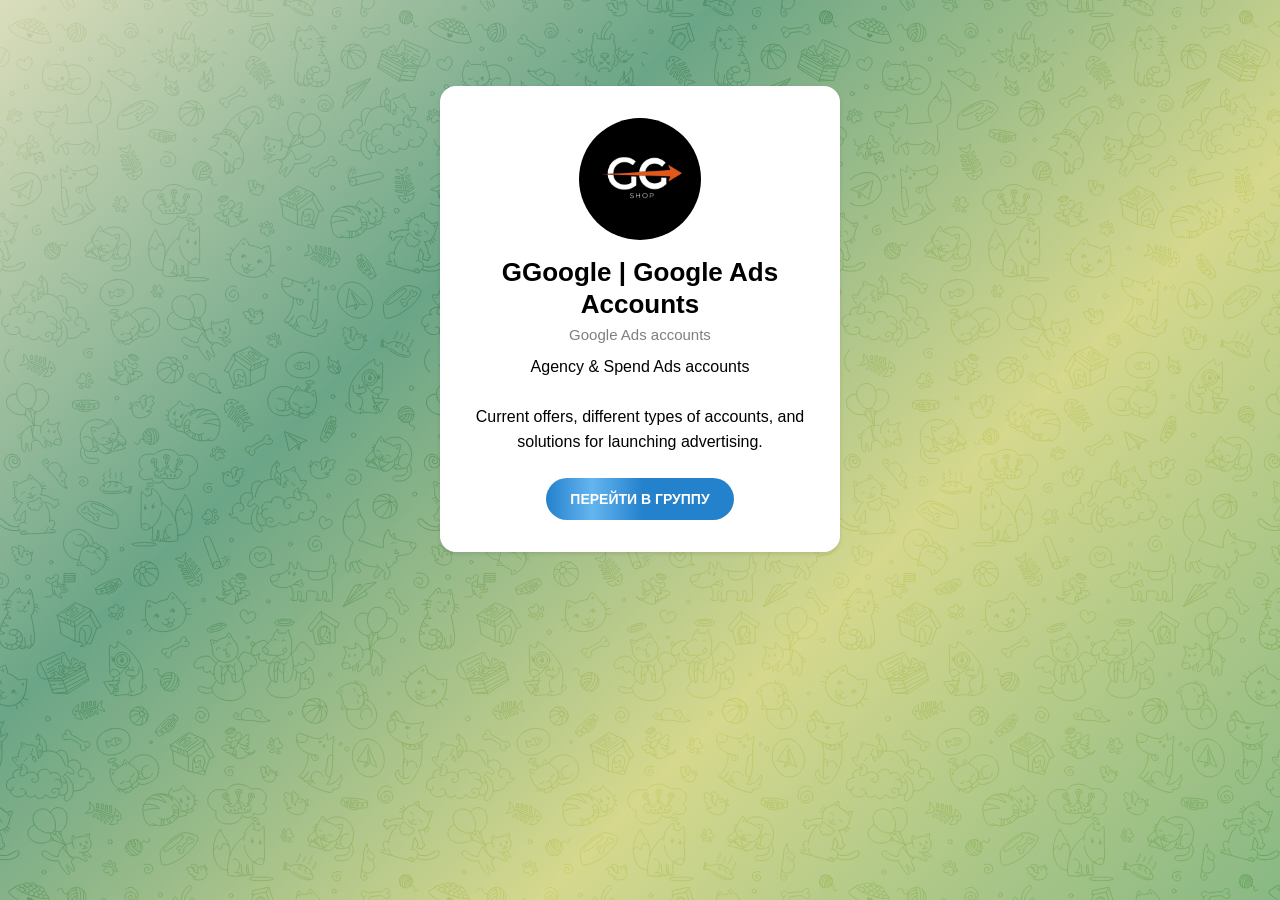
==== commit 045ea1aa: "Update index.html" ====
--- a/index.html
+++ b/index.html
@@ -19,7 +19,7 @@
     <meta property="og:title" content="GGoogle | Google Ads Accounts" />
     <meta property="og:site_name" content="GGoogle | Google Ads Accounts" />
     <meta property="og:description" content="Агентские и Спендовые Ads аккаунты. Актуальные предложения и аккаунты для запуска рекламы." />
-    <meta property="og:image" content="./assets/IMG_3676" />
+    <meta property="og:image" content="./assets/IMG_3676.PNG" />
     <meta property="og:image:alt" content="GGoogle — Google Ads аккаунты" />
 
     <!-- Twitter -->
@@ -81,7 +81,7 @@
           <div class="tgme_page_extra">Google Ads accounts</div>
 
           <div class="tgme_page_description" dir="auto">
-            Агентские и Спендовые Ads аккаунты. <br /><br />
+            Agency & Spend Ads accounts <br /><br />
 Current offers, different types of accounts, and solutions for launching advertising.
           </div>
 
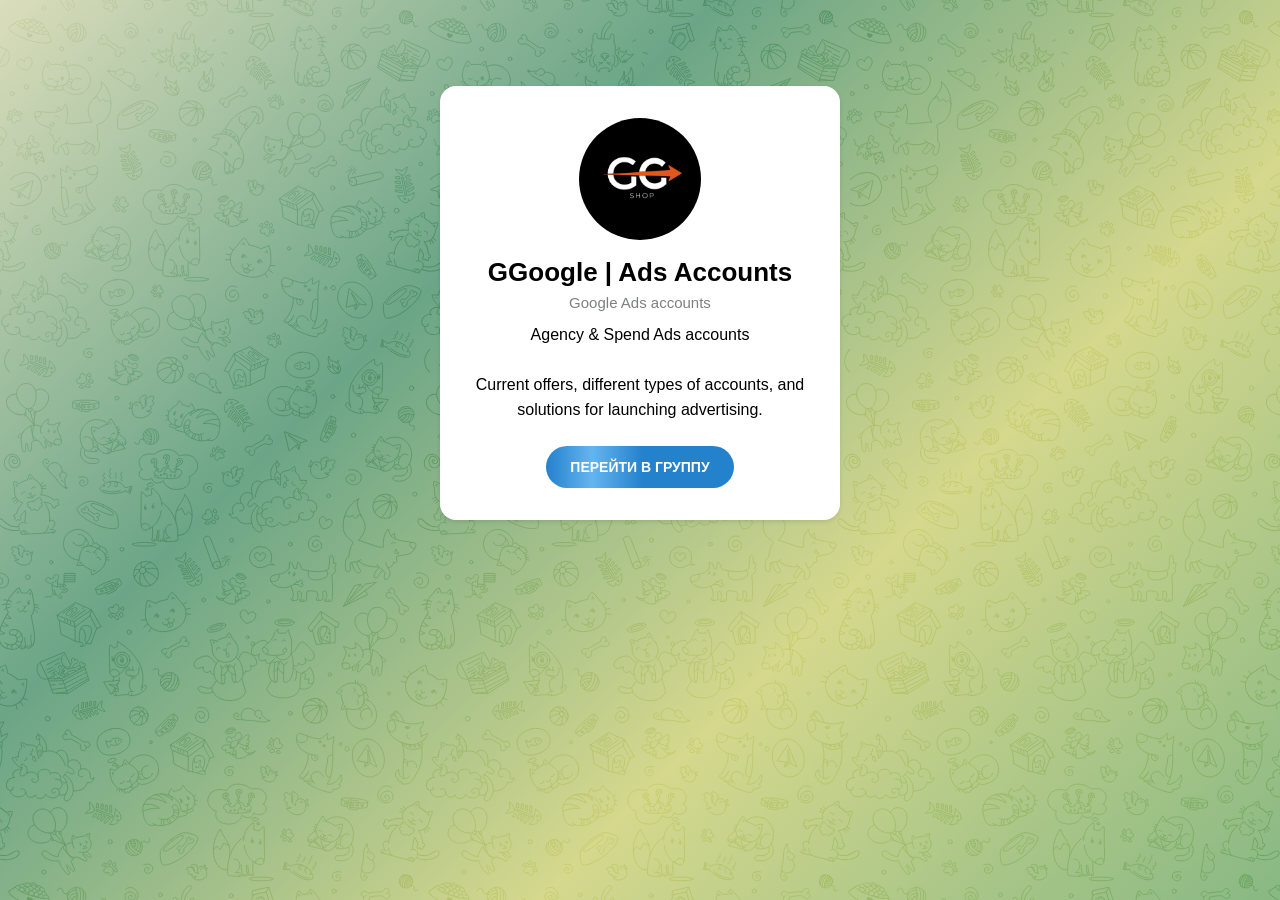
==== commit d89d725e: "Update index.html" ====
--- a/index.html
+++ b/index.html
@@ -75,7 +75,7 @@
           </div>
 
           <div class="tgme_page_title" dir="auto">
-            <span dir="auto">GGoogle | Google Ads Accounts</span>
+            <span dir="auto">GGoogle | Ads Accounts</span>
           </div>
 
           <div class="tgme_page_extra">Google Ads accounts</div>
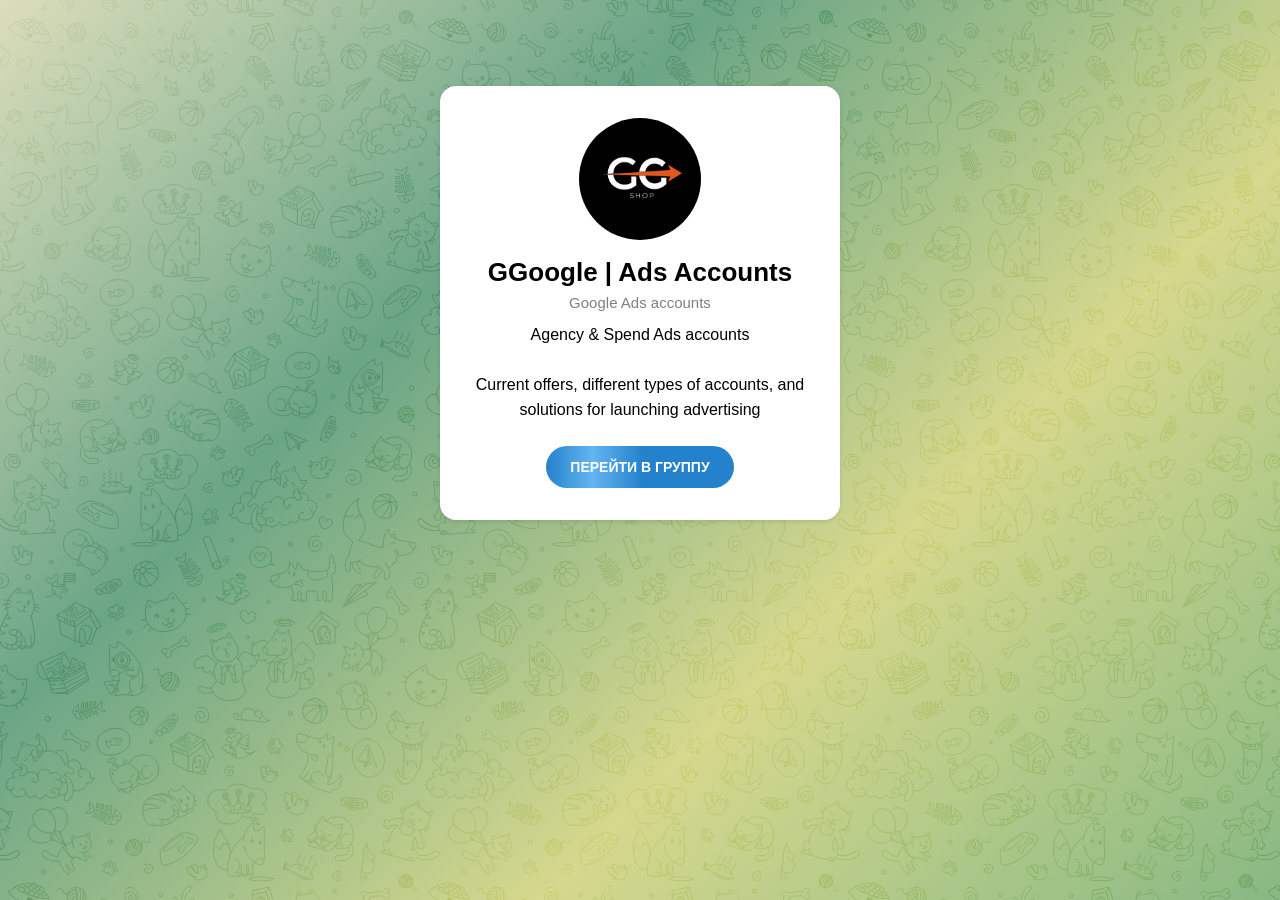
==== commit a1ec27a4: "Update index.html" ====
--- a/index.html
+++ b/index.html
@@ -82,7 +82,7 @@
 
           <div class="tgme_page_description" dir="auto">
             Agency & Spend Ads accounts <br /><br />
-Current offers, different types of accounts, and solutions for launching advertising.
+Current offers, different types of accounts, and solutions for launching advertising
           </div>
 
           <div class="tgme_page_action">
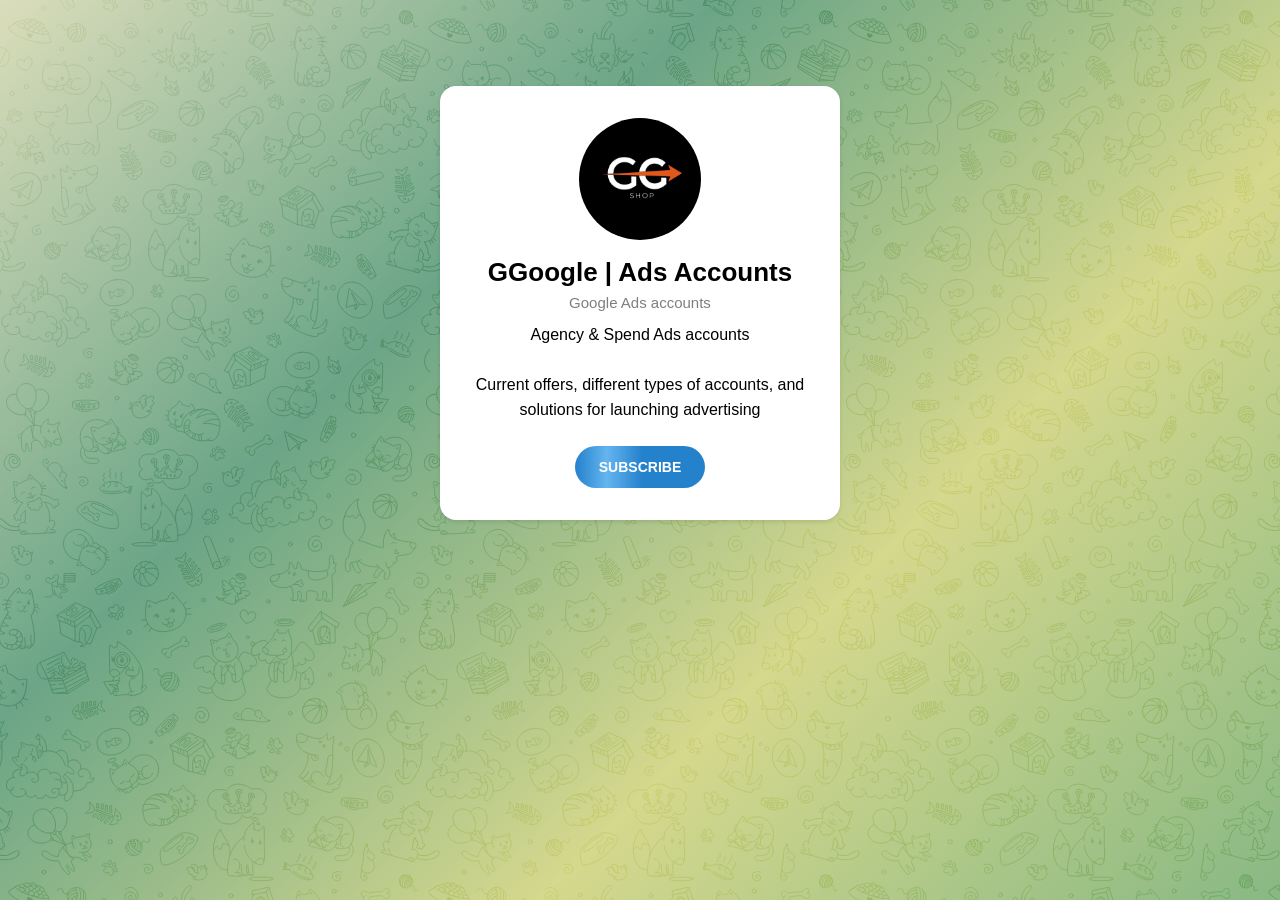
==== commit daadc052: "Update index.html" ====
--- a/index.html
+++ b/index.html
@@ -86,7 +86,7 @@
           </div>
 
           <div class="tgme_page_action">
-            <a class="tgme_action_button_new shine" href="https://t.me/GGoogle_Accs">Перейти в группу</a>
+            <a class="tgme_action_button_new shine" href="https://t.me/GGoogle_Accs">Subscribe</a>
           </div>
 
           <!-- WEBOGRAM_BTN -->
